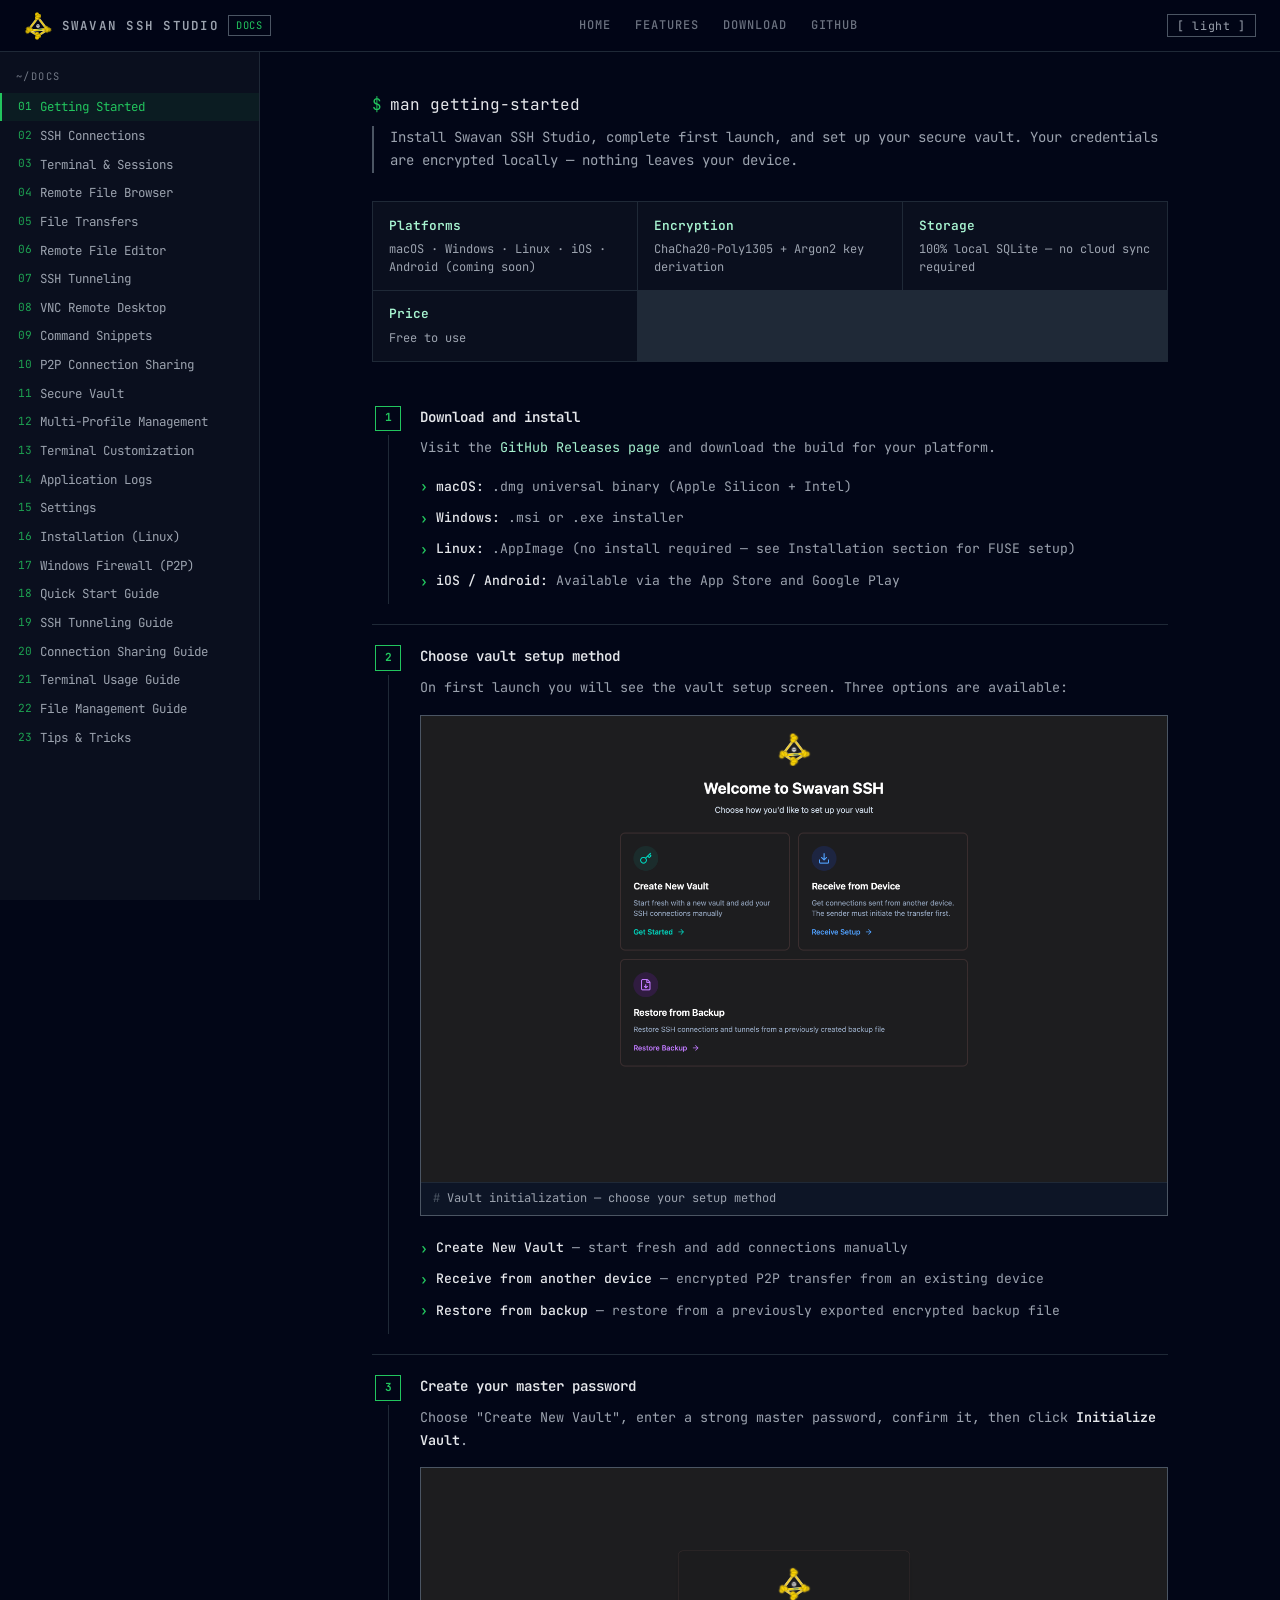
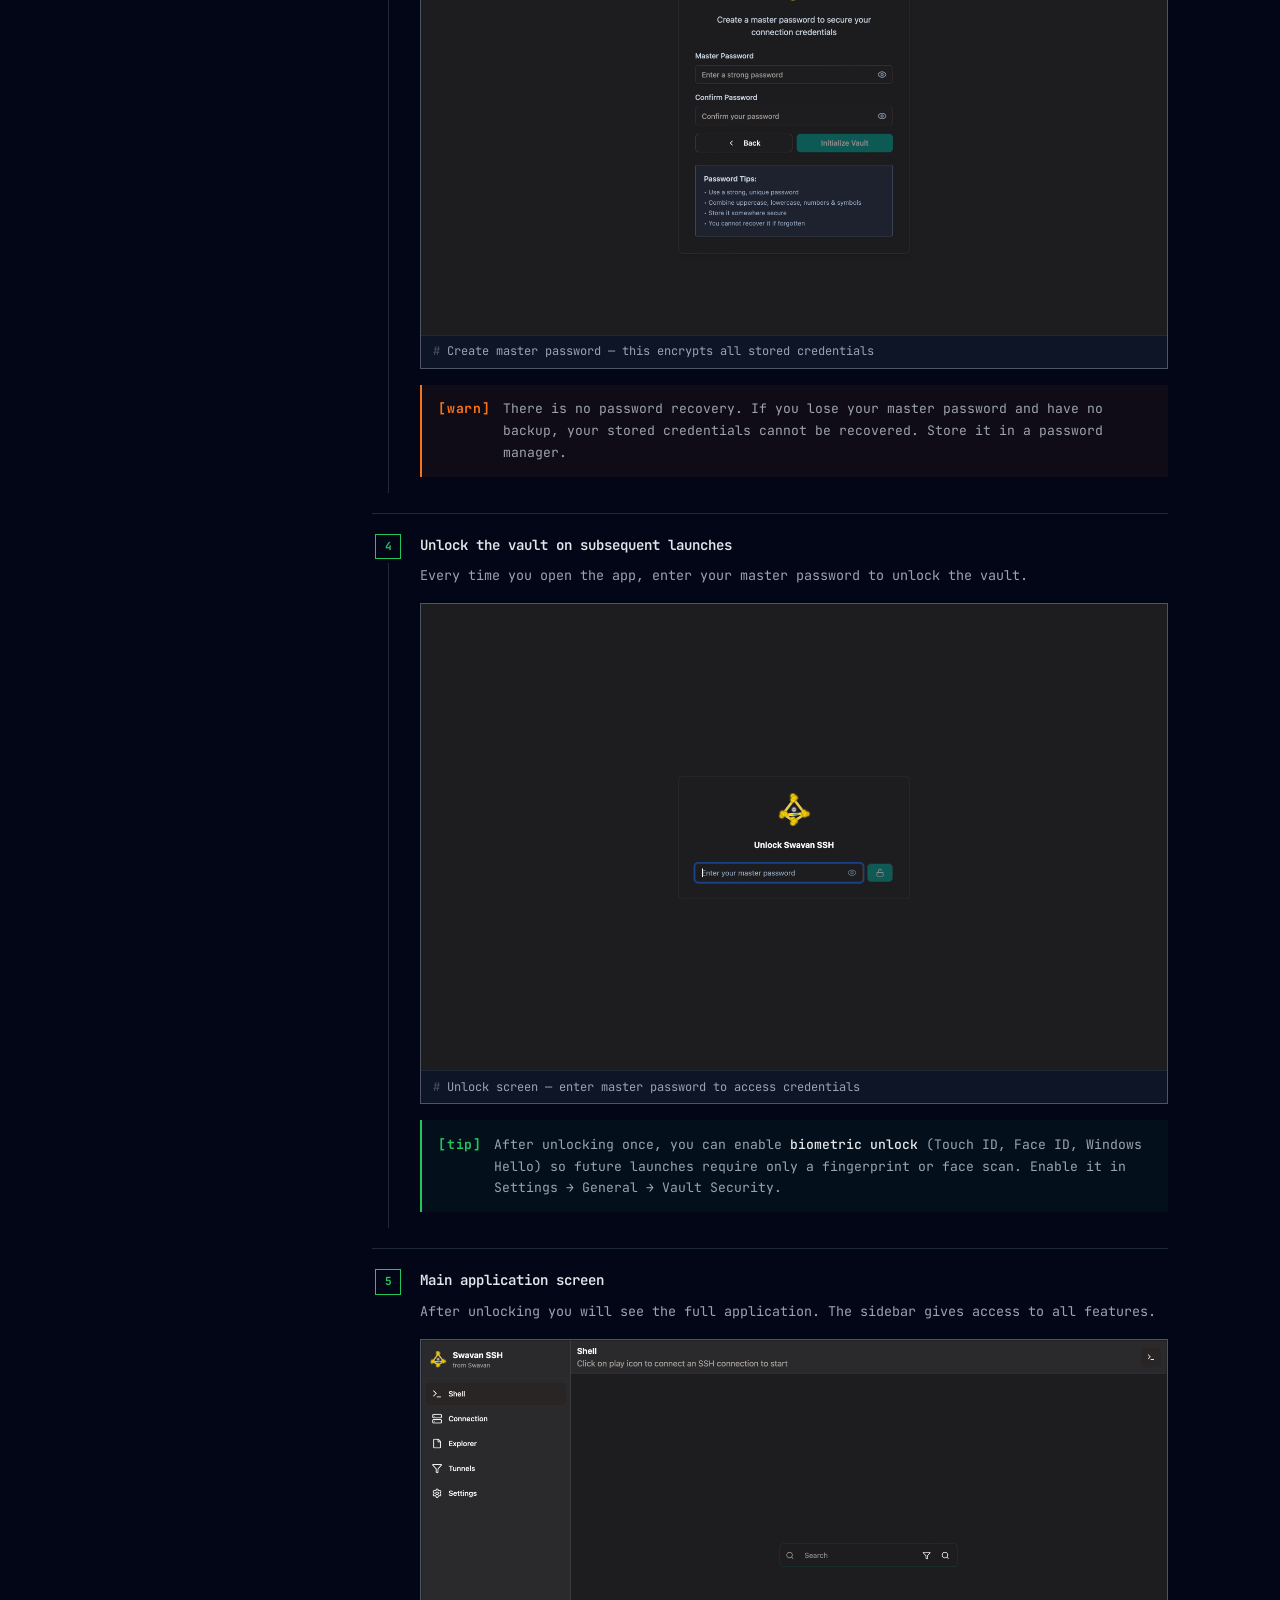
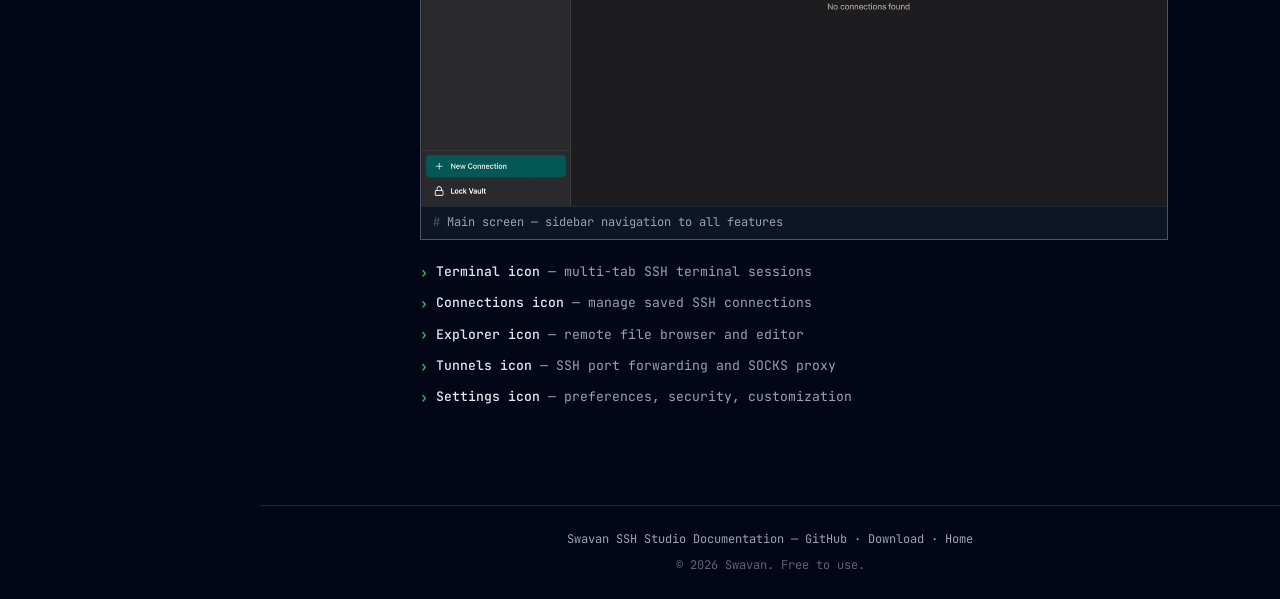
==== docs.html @ 611459dc "Reorganize site: move guides to docs, show features, clean up index - Remove "open source" wording, " ====
<!DOCTYPE html>
<html lang="en">
<head>
  <meta charset="UTF-8">
  <meta name="viewport" content="width=device-width, initial-scale=1.0">
  <meta name="color-scheme" content="dark light">
  <title>Swavan SSH Studio Documentation - SSH Client, VNC, Tunneling &amp; File Management Guide</title>
  <meta name="description" content="Complete documentation for Swavan SSH Studio — free SSH client and GUI terminal with VNC remote desktop, secure vault, SSH tunneling, SFTP file browser, command snippets, P2P connection sharing, and more. Available for macOS, Windows, Linux, iOS, and Android.">
  <meta name="keywords" content="SSH client documentation, SSH GUI guide, SSH terminal tutorial, SSH tunnel setup, SFTP file browser, SSH connection manager, SSH key management, port forwarding guide, VNC remote desktop, command snippets, P2P connection sharing, secure vault, biometric unlock, SSH studio docs, remote server management">
  <meta name="author" content="Swavan">
  <meta name="robots" content="index, follow">
  <link rel="canonical" href="https://swavan.github.io/studio/docs.html">

  <!-- Open Graph / Facebook -->
  <meta property="og:type" content="article">
  <meta property="og:url" content="https://swavan.github.io/studio/docs.html">
  <meta property="og:title" content="Swavan SSH Studio Documentation - SSH Client, VNC &amp; Tunneling Guide">
  <meta property="og:description" content="Complete guide for Swavan SSH Studio. Learn SSH connections, VNC remote desktop, tunneling, file management, P2P sharing, and more.">
  <meta property="og:image" content="https://swavan.github.io/studio/public/icon.svg">
  <meta property="og:site_name" content="Swavan SSH Studio">

  <!-- Twitter -->
  <meta name="twitter:card" content="summary">
  <meta name="twitter:title" content="Swavan SSH Studio Documentation - SSH Client, VNC &amp; Tunneling Guide">
  <meta name="twitter:description" content="Complete guide for Swavan SSH Studio. Learn SSH connections, VNC remote desktop, tunneling, file management, P2P sharing, and more.">
  <meta name="twitter:image" content="https://swavan.github.io/studio/public/icon.svg">

  <!-- Structured Data -->
  <script type="application/ld+json">
  {
    "@context": "https://schema.org",
    "@type": "TechArticle",
    "headline": "Swavan SSH Studio Documentation",
    "description": "Complete documentation for Swavan SSH Studio — a free SSH client and GUI terminal with VNC remote desktop, secure vault, SSH tunneling, SFTP file browser, command snippets, and P2P connection sharing for macOS, Windows, Linux, iOS, and Android.",
    "url": "https://swavan.github.io/studio/docs.html",
    "about": {
      "@type": "SoftwareApplication",
      "name": "Swavan SSH Studio",
      "applicationCategory": "DeveloperApplication",
      "operatingSystem": "macOS, Windows, Linux, iOS, Android"
    },
    "author": {
      "@type": "Organization",
      "name": "Swavan"
    }
  }
  </script>

  <link rel="icon" type="image/svg+xml" href="public/icon.svg">
  <link rel="preconnect" href="https://fonts.googleapis.com">
  <link rel="preconnect" href="https://fonts.gstatic.com" crossorigin>
  <link href="https://fonts.googleapis.com/css2?family=JetBrains+Mono:wght@300;400;500;600;700&display=swap" rel="stylesheet">

  <style>
    /* ============================================
       CSS VARIABLES — Dark terminal-first default
       ============================================ */
    :root {
      --background: #020617;
      --foreground: #e5e7eb;
      --card: #0a0f1e;
      --card-alt: #0d1526;
      --primary: #0d9488;
      --primary-light: #14b8a6;
      --muted-foreground: #9ca3af;
      --border: #1f2937;
      --border-bright: #4b5563;
      --accent-green: #22c55e;
      --accent-green-dim: #a7f3d0;
      --accent-blue: #38bdf8;
      --accent-yellow: #facc15;
      --accent-red: #ef4444;
      --accent-orange: #f97316;
      --accent-purple: #8b5cf6;
      --sidebar-width: 260px;
      --header-height: 52px;
    }

    /* Light theme override */
    html[data-theme='light'] {
      --background: #f9fafb;
      --foreground: #111827;
      --card: #ffffff;
      --card-alt: #f3f4f6;
      --muted-foreground: #6b7280;
      --border: #e5e7eb;
      --border-bright: #d1d5db;
      --accent-green: #16a34a;
      --accent-green-dim: #15803d;
      --accent-blue: #0ea5e9;
      --accent-yellow: #ca8a04;
      --accent-red: #dc2626;
      --accent-orange: #ea580c;
      --accent-purple: #7c3aed;
    }

    /* ============================================
       RESET
       ============================================ */
    *, *::before, *::after {
      margin: 0;
      padding: 0;
      box-sizing: border-box;
    }

    html {
      scroll-behavior: smooth;
    }

    body {
      font-family: 'JetBrains Mono', 'Fira Code', SFMono-Regular, Menlo, Monaco, Consolas, "Liberation Mono", "Courier New", monospace;
      background: var(--background);
      color: var(--foreground);
      line-height: 1.6;
      min-height: 100vh;
      font-size: 0.9rem;
    }

    a {
      color: var(--accent-green-dim);
      text-decoration: none;
    }

    a:hover {
      color: var(--accent-green);
      text-decoration: underline;
    }

    code {
      font-family: inherit;
      background: var(--card-alt);
      border: 1px solid var(--border-bright);
      padding: 0.1em 0.35em;
      font-size: 0.88em;
      color: var(--accent-green-dim);
    }

    strong {
      color: var(--foreground);
      font-weight: 600;
    }

    /* ============================================
       HEADER
       ============================================ */
    .header {
      position: fixed;
      top: 0;
      left: 0;
      right: 0;
      height: var(--header-height);
      background: rgba(2, 6, 23, 0.97);
      backdrop-filter: blur(12px);
      -webkit-backdrop-filter: blur(12px);
      border-bottom: 1px solid var(--border);
      z-index: 200;
      display: flex;
      align-items: center;
      padding: 0 1.5rem;
    }

    html[data-theme='light'] .header {
      background: rgba(249, 250, 251, 0.97);
    }

    .header-inner {
      width: 100%;
      display: flex;
      align-items: center;
      justify-content: space-between;
      gap: 1rem;
    }

    .logo {
      display: flex;
      align-items: center;
      gap: 0.6rem;
      text-decoration: none;
      color: var(--foreground);
      flex-shrink: 0;
    }

    .logo-icon {
      width: 28px;
      height: 28px;
      border-radius: 4px;
    }

    .logo-text {
      font-size: 0.78rem;
      font-weight: 600;
      letter-spacing: 0.18em;
      text-transform: uppercase;
      color: #9ca3af;
    }

    .logo-badge {
      font-size: 0.65rem;
      padding: 0.1rem 0.4rem;
      border: 1px solid var(--border-bright);
      color: var(--accent-green);
      letter-spacing: 0.08em;
      text-transform: uppercase;
    }

    .header-nav {
      display: flex;
      align-items: center;
      gap: 1.5rem;
    }

    .header-nav a {
      font-size: 0.75rem;
      font-weight: 500;
      letter-spacing: 0.08em;
      text-transform: uppercase;
      color: #6b7280;
      text-decoration: none;
      transition: color 0.15s;
    }

    .header-nav a:hover {
      color: var(--accent-green-dim);
      text-decoration: none;
    }

    .header-actions {
      display: flex;
      align-items: center;
      gap: 0.75rem;
    }

    .theme-toggle-btn {
      background: transparent;
      border: 1px solid var(--border-bright);
      color: #9ca3af;
      font-family: inherit;
      font-size: 0.72rem;
      padding: 0.2rem 0.55rem;
      border-radius: 0;
      cursor: pointer;
      letter-spacing: 0.06em;
      transition: color 0.15s, border-color 0.15s;
    }

    .theme-toggle-btn:hover {
      color: var(--foreground);
      border-color: var(--accent-green-dim);
    }

    /* Mobile hamburger */
    .mobile-menu-btn {
      display: none;
      background: transparent;
      border: 1px solid var(--border-bright);
      color: var(--muted-foreground);
      font-family: inherit;
      font-size: 1rem;
      width: 32px;
      height: 32px;
      align-items: center;
      justify-content: center;
      cursor: pointer;
      border-radius: 0;
    }

    /* ============================================
       LAYOUT — sidebar + main
       ============================================ */
    .docs-layout {
      display: flex;
      padding-top: var(--header-height);
      min-height: 100vh;
    }

    /* ============================================
       SIDEBAR
       ============================================ */
    .sidebar {
      width: var(--sidebar-width);
      flex-shrink: 0;
      position: fixed;
      top: var(--header-height);
      left: 0;
      bottom: 0;
      overflow-y: auto;
      border-right: 1px solid var(--border);
      background: var(--card);
      z-index: 100;
      padding: 1rem 0;
    }

    .sidebar::-webkit-scrollbar {
      width: 4px;
    }

    .sidebar::-webkit-scrollbar-track {
      background: transparent;
    }

    .sidebar::-webkit-scrollbar-thumb {
      background: var(--border-bright);
    }

    .sidebar-tree-label {
      padding: 0 1rem 0.5rem;
      font-size: 0.65rem;
      text-transform: uppercase;
      letter-spacing: 0.14em;
      color: var(--muted-foreground);
      opacity: 0.7;
    }

    .sidebar-section {
      margin-bottom: 0.25rem;
    }

    .sidebar-item {
      display: flex;
      align-items: center;
      gap: 0.5rem;
      padding: 0.35rem 1rem;
      font-size: 0.78rem;
      color: var(--muted-foreground);
      cursor: pointer;
      border-left: 2px solid transparent;
      transition: color 0.12s, border-color 0.12s, background 0.12s;
      user-select: none;
      line-height: 1.4;
    }

    .sidebar-item:hover {
      color: var(--foreground);
      background: rgba(34, 197, 94, 0.04);
      border-left-color: var(--border-bright);
    }

    .sidebar-item.active {
      color: var(--accent-green);
      border-left-color: var(--accent-green);
      background: rgba(34, 197, 94, 0.07);
    }

    .sidebar-item-prefix {
      color: var(--accent-green);
      font-size: 0.7rem;
      flex-shrink: 0;
      opacity: 0.8;
    }

    .sidebar-item.active .sidebar-item-prefix {
      opacity: 1;
    }

    /* ============================================
       MAIN CONTENT AREA
       ============================================ */
    .docs-main {
      flex: 1;
      margin-left: var(--sidebar-width);
      min-width: 0;
    }

    .content-panel {
      display: none;
      max-width: 860px;
      margin: 0 auto;
      padding: 2.5rem 2rem 4rem;
    }

    .content-panel.active {
      display: block;
    }

    /* ============================================
       TERMINAL-STYLE SECTION HEADER
       ============================================ */
    .section-title {
      margin-bottom: 1.75rem;
    }

    .section-man-cmd {
      font-size: 1rem;
      color: var(--accent-green);
      margin-bottom: 0.4rem;
      display: flex;
      align-items: center;
      gap: 0.5rem;
    }

    .section-man-cmd .prompt {
      color: var(--accent-green);
    }

    .section-man-cmd .cmd {
      color: var(--foreground);
    }

    .section-desc {
      color: var(--muted-foreground);
      font-size: 0.875rem;
      line-height: 1.7;
      border-left: 2px solid var(--border-bright);
      padding-left: 1rem;
      margin-top: 0.5rem;
    }

    /* ============================================
       STEP LIST
       ============================================ */
    .steps {
      display: flex;
      flex-direction: column;
      gap: 0;
      margin-top: 1.5rem;
    }

    .step-block {
      display: flex;
      gap: 1rem;
      padding: 1.25rem 0;
      border-bottom: 1px solid var(--border);
    }

    .step-block:last-child {
      border-bottom: none;
    }

    .step-gutter {
      display: flex;
      flex-direction: column;
      align-items: center;
      gap: 0;
      flex-shrink: 0;
      width: 2rem;
    }

    .step-num {
      width: 1.6rem;
      height: 1.6rem;
      border: 1px solid var(--accent-green);
      color: var(--accent-green);
      font-size: 0.7rem;
      font-weight: 700;
      display: flex;
      align-items: center;
      justify-content: center;
      flex-shrink: 0;
      border-radius: 0;
    }

    .step-connector {
      flex: 1;
      width: 1px;
      background: var(--border);
      margin-top: 0.25rem;
    }

    .step-body {
      flex: 1;
      min-width: 0;
    }

    .step-title {
      font-size: 0.88rem;
      font-weight: 600;
      color: var(--foreground);
      margin-bottom: 0.5rem;
    }

    .step-body p {
      color: var(--muted-foreground);
      font-size: 0.84rem;
      line-height: 1.7;
      margin-bottom: 0.75rem;
    }

    .step-body p:last-child {
      margin-bottom: 0;
    }

    /* ============================================
       LISTS
       ============================================ */
    .doc-list {
      list-style: none;
      margin: 0.5rem 0;
    }

    .doc-list li {
      display: flex;
      align-items: flex-start;
      gap: 0.5rem;
      padding: 0.3rem 0;
      font-size: 0.82rem;
      color: var(--muted-foreground);
      line-height: 1.6;
    }

    .doc-list li::before {
      content: "›";
      color: var(--accent-green);
      flex-shrink: 0;
      margin-top: 0.05rem;
      font-weight: 700;
    }

    .doc-list li strong {
      color: var(--foreground);
      font-weight: 500;
    }

    /* ============================================
       CALLOUT BLOCKS (note / tip / warning)
       ============================================ */
    .callout {
      display: flex;
      align-items: flex-start;
      gap: 0.75rem;
      padding: 0.85rem 1rem;
      margin: 1rem 0;
      border-left: 2px solid;
      font-size: 0.82rem;
      line-height: 1.65;
    }

    .callout-prefix {
      flex-shrink: 0;
      font-weight: 700;
      letter-spacing: 0.06em;
    }

    .callout-body {
      color: var(--muted-foreground);
    }

    .callout-body strong {
      font-weight: 500;
    }

    .callout.tip {
      border-left-color: var(--accent-green);
      background: rgba(34, 197, 94, 0.05);
    }

    .callout.tip .callout-prefix {
      color: var(--accent-green);
    }

    .callout.info {
      border-left-color: var(--accent-blue);
      background: rgba(56, 189, 248, 0.05);
    }

    .callout.info .callout-prefix {
      color: var(--accent-blue);
    }

    .callout.warning {
      border-left-color: var(--accent-orange);
      background: rgba(249, 115, 22, 0.05);
    }

    .callout.warning .callout-prefix {
      color: var(--accent-orange);
    }

    .callout.danger {
      border-left-color: var(--accent-red);
      background: rgba(239, 68, 68, 0.05);
    }

    .callout.danger .callout-prefix {
      color: var(--accent-red);
    }

    /* ============================================
       CODE / TERMINAL BLOCKS
       ============================================ */
    .code-block {
      background: var(--card);
      border: 1px solid var(--border-bright);
      padding: 0.85rem 1rem;
      margin: 0.75rem 0;
      font-size: 0.82rem;
      overflow-x: auto;
      line-height: 1.8;
    }

    .code-block.terminal {
      border-color: var(--accent-green);
      color: #bbf7d0;
    }

    .code-block .prompt {
      color: var(--accent-green);
      user-select: none;
    }

    .code-block .comment {
      color: #4b5563;
    }

    /* ============================================
       KEY-VALUE TABLE (connection fields)
       ============================================ */
    .kv-table {
      width: 100%;
      border-collapse: collapse;
      margin: 0.75rem 0;
      font-size: 0.82rem;
    }

    .kv-table tr {
      border-bottom: 1px solid var(--border);
    }

    .kv-table tr:last-child {
      border-bottom: none;
    }

    .kv-table td {
      padding: 0.5rem 0.75rem;
      vertical-align: top;
      line-height: 1.55;
    }

    .kv-table td:first-child {
      color: var(--accent-green-dim);
      font-weight: 600;
      white-space: nowrap;
      padding-right: 1.5rem;
      min-width: 150px;
    }

    .kv-table td:last-child {
      color: var(--muted-foreground);
    }

    /* ============================================
       IMAGE CONTAINER
       ============================================ */
    .img-wrap {
      margin: 1rem 0;
      border: 1px solid var(--border-bright);
      background: var(--card);
      overflow: hidden;
    }

    .img-wrap img {
      width: 100%;
      height: auto;
      display: block;
    }

    .img-caption {
      padding: 0.4rem 0.75rem;
      font-size: 0.75rem;
      color: var(--muted-foreground);
      border-top: 1px solid var(--border);
      background: var(--card-alt);
    }

    .img-caption::before {
      content: "# ";
      color: var(--border-bright);
    }

    /* ============================================
       FEATURE GRID (used in summary sections)
       ============================================ */
    .feature-grid {
      display: grid;
      grid-template-columns: repeat(auto-fit, minmax(200px, 1fr));
      gap: 1px;
      background: var(--border);
      border: 1px solid var(--border);
      margin: 1rem 0;
    }

    .feature-cell {
      background: var(--card);
      padding: 0.85rem 1rem;
    }

    .feature-cell-title {
      font-size: 0.8rem;
      font-weight: 600;
      color: var(--accent-green-dim);
      margin-bottom: 0.25rem;
    }

    .feature-cell-desc {
      font-size: 0.75rem;
      color: var(--muted-foreground);
      line-height: 1.5;
    }

    /* ============================================
       FOOTER
       ============================================ */
    .docs-footer {
      margin-left: var(--sidebar-width);
      padding: 1.5rem 2rem;
      border-top: 1px solid var(--border);
      text-align: center;
      color: var(--muted-foreground);
      font-size: 0.75rem;
    }

    .docs-footer a {
      color: var(--muted-foreground);
    }

    .docs-footer a:hover {
      color: var(--accent-green-dim);
    }

    /* ============================================
       MOBILE SIDEBAR OVERLAY
       ============================================ */
    .sidebar-overlay {
      display: none;
      position: fixed;
      inset: 0;
      background: rgba(0, 0, 0, 0.6);
      z-index: 99;
    }

    /* ============================================
       RESPONSIVE
       ============================================ */
    @media (max-width: 768px) {
      .sidebar {
        transform: translateX(-100%);
        transition: transform 0.25s ease;
      }

      .sidebar.open {
        transform: translateX(0);
      }

      .sidebar-overlay {
        display: block;
        pointer-events: none;
        opacity: 0;
        transition: opacity 0.25s ease;
      }

      .sidebar-overlay.open {
        pointer-events: all;
        opacity: 1;
      }

      .docs-main {
        margin-left: 0;
      }

      .docs-footer {
        margin-left: 0;
      }

      .mobile-menu-btn {
        display: flex;
      }

      .header-nav {
        display: none;
      }

      .content-panel {
        padding: 1.5rem 1rem 3rem;
      }
    }

    @media (max-width: 500px) {
      .kv-table td:first-child {
        min-width: 100px;
      }
    }

    /* ============================================
       SCROLLBAR — subtle
       ============================================ */
    .docs-main::-webkit-scrollbar,
    html::-webkit-scrollbar {
      width: 4px;
    }

    html::-webkit-scrollbar-track {
      background: transparent;
    }

    html::-webkit-scrollbar-thumb {
      background: var(--border-bright);
    }
  </style>
</head>
<body>

  <!-- ================================================
       HEADER
       ================================================ -->
  <header class="header" role="banner">
    <div class="header-inner">
      <a href="index.html" class="logo" aria-label="Swavan SSH Studio home">
        <img src="public/icon.svg" alt="" class="logo-icon">
        <span class="logo-text">Swavan SSH Studio</span>
        <span class="logo-badge">docs</span>
      </a>

      <nav class="header-nav" aria-label="Site navigation">
        <a href="index.html">Home</a>
        <a href="index.html#features">Features</a>
        <a href="https://github.com/swavan/studio/releases/latest" target="_blank" rel="noopener">Download</a>
        <a href="https://github.com/swavan/studio" target="_blank" rel="noopener">GitHub</a>
      </nav>

      <div class="header-actions">
        <button class="theme-toggle-btn" id="themeToggleBtn" aria-label="Toggle light/dark theme">[ theme ]</button>
        <button class="mobile-menu-btn" id="mobileMenuBtn" aria-label="Open navigation menu" aria-expanded="false">☰</button>
      </div>
    </div>
  </header>

  <!-- Mobile overlay -->
  <div class="sidebar-overlay" id="sidebarOverlay" aria-hidden="true"></div>

  <div class="docs-layout">

    <!-- ================================================
         SIDEBAR — terminal file tree
         ================================================ -->
    <nav class="sidebar" id="sidebar" aria-label="Documentation sections">
      <p class="sidebar-tree-label">~/docs</p>

      <div class="sidebar-section">
        <div class="sidebar-item active" data-panel="getting-started" role="button" tabindex="0">
          <span class="sidebar-item-prefix">01</span>
          Getting Started
        </div>
        <div class="sidebar-item" data-panel="ssh-connections" role="button" tabindex="0">
          <span class="sidebar-item-prefix">02</span>
          SSH Connections
        </div>
        <div class="sidebar-item" data-panel="terminal-sessions" role="button" tabindex="0">
          <span class="sidebar-item-prefix">03</span>
          Terminal &amp; Sessions
        </div>
        <div class="sidebar-item" data-panel="file-browser" role="button" tabindex="0">
          <span class="sidebar-item-prefix">04</span>
          Remote File Browser
        </div>
        <div class="sidebar-item" data-panel="file-transfers" role="button" tabindex="0">
          <span class="sidebar-item-prefix">05</span>
          File Transfers
        </div>
        <div class="sidebar-item" data-panel="file-editor" role="button" tabindex="0">
          <span class="sidebar-item-prefix">06</span>
          Remote File Editor
        </div>
        <div class="sidebar-item" data-panel="ssh-tunneling" role="button" tabindex="0">
          <span class="sidebar-item-prefix">07</span>
          SSH Tunneling
        </div>
        <div class="sidebar-item" data-panel="vnc-desktop" role="button" tabindex="0">
          <span class="sidebar-item-prefix">08</span>
          VNC Remote Desktop
        </div>
        <div class="sidebar-item" data-panel="snippets" role="button" tabindex="0">
          <span class="sidebar-item-prefix">09</span>
          Command Snippets
        </div>
        <div class="sidebar-item" data-panel="p2p-sharing" role="button" tabindex="0">
          <span class="sidebar-item-prefix">10</span>
          P2P Connection Sharing
        </div>
        <div class="sidebar-item" data-panel="vault" role="button" tabindex="0">
          <span class="sidebar-item-prefix">11</span>
          Secure Vault
        </div>
        <div class="sidebar-item" data-panel="profiles" role="button" tabindex="0">
          <span class="sidebar-item-prefix">12</span>
          Multi-Profile Management
        </div>
        <div class="sidebar-item" data-panel="terminal-custom" role="button" tabindex="0">
          <span class="sidebar-item-prefix">13</span>
          Terminal Customization
        </div>
        <div class="sidebar-item" data-panel="app-logs" role="button" tabindex="0">
          <span class="sidebar-item-prefix">14</span>
          Application Logs
        </div>
        <div class="sidebar-item" data-panel="settings" role="button" tabindex="0">
          <span class="sidebar-item-prefix">15</span>
          Settings
        </div>
        <div class="sidebar-item" data-panel="installation" role="button" tabindex="0">
          <span class="sidebar-item-prefix">16</span>
          Installation (Linux)
        </div>
        <div class="sidebar-item" data-panel="windows-firewall" role="button" tabindex="0">
          <span class="sidebar-item-prefix">17</span>
          Windows Firewall (P2P)
        </div>
        <div class="sidebar-item" data-panel="guide-getting-started" role="button" tabindex="0">
          <span class="sidebar-item-prefix">18</span>
          Quick Start Guide
        </div>
        <div class="sidebar-item" data-panel="guide-tunneling" role="button" tabindex="0">
          <span class="sidebar-item-prefix">19</span>
          SSH Tunneling Guide
        </div>
        <div class="sidebar-item" data-panel="guide-sharing" role="button" tabindex="0">
          <span class="sidebar-item-prefix">20</span>
          Connection Sharing Guide
        </div>
        <div class="sidebar-item" data-panel="guide-terminal" role="button" tabindex="0">
          <span class="sidebar-item-prefix">21</span>
          Terminal Usage Guide
        </div>
        <div class="sidebar-item" data-panel="guide-files" role="button" tabindex="0">
          <span class="sidebar-item-prefix">22</span>
          File Management Guide
        </div>
        <div class="sidebar-item" data-panel="guide-tips" role="button" tabindex="0">
          <span class="sidebar-item-prefix">23</span>
          Tips &amp; Tricks
        </div>
      </div>
    </nav>

    <!-- ================================================
         MAIN CONTENT
         ================================================ -->
    <main class="docs-main" id="docsMain">

      <!-- ==========================================
           01. GETTING STARTED
           ========================================== -->
      <article class="content-panel active" id="panel-getting-started" aria-label="Getting Started">
        <div class="section-title">
          <div class="section-man-cmd">
            <span class="prompt">$</span>
            <span class="cmd">man getting-started</span>
          </div>
          <p class="section-desc">Install Swavan SSH Studio, complete first launch, and set up your secure vault. Your credentials are encrypted locally — nothing leaves your device.</p>
        </div>

        <div class="feature-grid">
          <div class="feature-cell">
            <div class="feature-cell-title">Platforms</div>
            <div class="feature-cell-desc">macOS · Windows · Linux · iOS · Android (coming soon)</div>
          </div>
          <div class="feature-cell">
            <div class="feature-cell-title">Encryption</div>
            <div class="feature-cell-desc">ChaCha20-Poly1305 + Argon2 key derivation</div>
          </div>
          <div class="feature-cell">
            <div class="feature-cell-title">Storage</div>
            <div class="feature-cell-desc">100% local SQLite — no cloud sync required</div>
          </div>
          <div class="feature-cell">
            <div class="feature-cell-title">Price</div>
            <div class="feature-cell-desc">Free to use</div>
          </div>
        </div>

        <div class="steps">
          <div class="step-block">
            <div class="step-gutter">
              <div class="step-num">1</div>
              <div class="step-connector"></div>
            </div>
            <div class="step-body">
              <div class="step-title">Download and install</div>
              <p>Visit the <a href="https://github.com/swavan/studio/releases/latest" target="_blank" rel="noopener">GitHub Releases page</a> and download the build for your platform.</p>
              <ul class="doc-list">
                <li><strong>macOS:</strong> .dmg universal binary (Apple Silicon + Intel)</li>
                <li><strong>Windows:</strong> .msi or .exe installer</li>
                <li><strong>Linux:</strong> .AppImage (no install required — see Installation section for FUSE setup)</li>
                <li><strong>iOS / Android:</strong> Available via the App Store and Google Play</li>
              </ul>
            </div>
          </div>

          <div class="step-block">
            <div class="step-gutter">
              <div class="step-num">2</div>
              <div class="step-connector"></div>
            </div>
            <div class="step-body">
              <div class="step-title">Choose vault setup method</div>
              <p>On first launch you will see the vault setup screen. Three options are available:</p>
              <div class="img-wrap">
                <img src="img/docs/1.png" alt="Initial vault setup screen showing three options">
                <div class="img-caption">Vault initialization — choose your setup method</div>
              </div>
              <ul class="doc-list">
                <li><strong>Create New Vault</strong> — start fresh and add connections manually</li>
                <li><strong>Receive from another device</strong> — encrypted P2P transfer from an existing device</li>
                <li><strong>Restore from backup</strong> — restore from a previously exported encrypted backup file</li>
              </ul>
            </div>
          </div>

          <div class="step-block">
            <div class="step-gutter">
              <div class="step-num">3</div>
              <div class="step-connector"></div>
            </div>
            <div class="step-body">
              <div class="step-title">Create your master password</div>
              <p>Choose "Create New Vault", enter a strong master password, confirm it, then click <strong>Initialize Vault</strong>.</p>
              <div class="img-wrap">
                <img src="img/docs/2.png" alt="Master password creation form">
                <div class="img-caption">Create master password — this encrypts all stored credentials</div>
              </div>
              <div class="callout warning">
                <span class="callout-prefix">[warn]</span>
                <div class="callout-body">There is no password recovery. If you lose your master password and have no backup, your stored credentials cannot be recovered. Store it in a password manager.</div>
              </div>
            </div>
          </div>

          <div class="step-block">
            <div class="step-gutter">
              <div class="step-num">4</div>
              <div class="step-connector"></div>
            </div>
            <div class="step-body">
              <div class="step-title">Unlock the vault on subsequent launches</div>
              <p>Every time you open the app, enter your master password to unlock the vault.</p>
              <div class="img-wrap">
                <img src="img/docs/3.png" alt="Vault unlock screen">
                <div class="img-caption">Unlock screen — enter master password to access credentials</div>
              </div>
              <div class="callout tip">
                <span class="callout-prefix">[tip]</span>
                <div class="callout-body">After unlocking once, you can enable <strong>biometric unlock</strong> (Touch ID, Face ID, Windows Hello) so future launches require only a fingerprint or face scan. Enable it in Settings → General → Vault Security.</div>
              </div>
            </div>
          </div>

          <div class="step-block">
            <div class="step-gutter">
              <div class="step-num">5</div>
            </div>
            <div class="step-body">
              <div class="step-title">Main application screen</div>
              <p>After unlocking you will see the full application. The sidebar gives access to all features.</p>
              <div class="img-wrap">
                <img src="img/docs/shellfrontpage.png" alt="Main application screen">
                <div class="img-caption">Main screen — sidebar navigation to all features</div>
              </div>
              <ul class="doc-list">
                <li><strong>Terminal icon</strong> — multi-tab SSH terminal sessions</li>
                <li><strong>Connections icon</strong> — manage saved SSH connections</li>
                <li><strong>Explorer icon</strong> — remote file browser and editor</li>
                <li><strong>Tunnels icon</strong> — SSH port forwarding and SOCKS proxy</li>
                <li><strong>Settings icon</strong> — preferences, security, customization</li>
              </ul>
            </div>
          </div>
        </div>
      </article>

      <!-- ==========================================
           02. SSH CONNECTIONS
           ========================================== -->
      <article class="content-panel" id="panel-ssh-connections" aria-label="SSH Connections">
        <div class="section-title">
          <div class="section-man-cmd">
            <span class="prompt">$</span>
            <span class="cmd">man ssh-connections</span>
          </div>
          <p class="section-desc">Create, edit, organize, and connect to SSH servers. Supports password, private key, SSH agent, and multi-factor auth. Connection tags, SSH config import, and host key verification (TOFU) included.</p>
        </div>

        <div class="steps">
          <div class="step-block">
            <div class="step-gutter">
              <div class="step-num">1</div>
              <div class="step-connector"></div>
            </div>
            <div class="step-body">
              <div class="step-title">Connections screen overview</div>
              <p>Open the Connections screen from the sidebar. It shows your active sessions at the top and all saved connection profiles below.</p>
              <div class="img-wrap">
                <img src="img/docs/8.png" alt="Connections screen with saved connections list">
                <div class="img-caption">Connections screen — active sessions and saved profiles</div>
              </div>
            </div>
          </div>

          <div class="step-block">
            <div class="step-gutter">
              <div class="step-num">2</div>
              <div class="step-connector"></div>
            </div>
            <div class="step-body">
              <div class="step-title">Create a new connection</div>
              <p>Tap <strong>+ New Connection</strong>. Fill in the required fields marked with *.</p>
              <div class="img-wrap">
                <img src="img/docs/9.png" alt="New connection configuration form">
                <div class="img-caption">New connection form — configure host, port, auth method</div>
              </div>
              <table class="kv-table">
                <tr><td>Name *</td><td>Display name for the connection (e.g., "Production Web")</td></tr>
                <tr><td>Host *</td><td>Server hostname or IP address</td></tr>
                <tr><td>Port *</td><td>SSH port (default: 22)</td></tr>
                <tr><td>Username *</td><td>SSH login username</td></tr>
                <tr><td>Auth Method</td><td>Password, Private Key, SSH Agent, or Password + Key</td></tr>
                <tr><td>Landing Path</td><td>Optional starting directory after connect (e.g., /var/www)</td></tr>
                <tr><td>Tags</td><td>Optional labels for filtering (e.g., "production", "dev")</td></tr>
              </table>
            </div>
          </div>

          <div class="step-block">
            <div class="step-gutter">
              <div class="step-num">3</div>
              <div class="step-connector"></div>
            </div>
            <div class="step-body">
              <div class="step-title">Authentication methods</div>
              <p>Four auth methods are supported:</p>
              <ul class="doc-list">
                <li><strong>Password</strong> — standard SSH password authentication</li>
                <li><strong>Private Key</strong> — paste key content or supply a file path; supports RSA, Ed25519, ECDSA</li>
                <li><strong>SSH Agent</strong> — delegates auth to the system SSH agent socket; no credential stored in the app</li>
                <li><strong>Password + Key (MFA)</strong> — private key authenticates first, password is required as a second factor</li>
              </ul>
              <div class="callout tip">
                <span class="callout-prefix">[tip]</span>
                <div class="callout-body">SSH Agent auth is the most secure option for desktop. The app never sees your private key — the OS agent handles signing. Recommended for servers with sensitive data.</div>
              </div>
            </div>
          </div>

          <div class="step-block">
            <div class="step-gutter">
              <div class="step-num">4</div>
              <div class="step-connector"></div>
            </div>
            <div class="step-body">
              <div class="step-title">Connection tags and filtering</div>
              <p>Add tags to connections to group them by environment, project, or any label you choose. Use the search bar and tag filter to quickly find connections in large lists.</p>
              <ul class="doc-list">
                <li>Tags are free-text — type any label during connection creation or edit</li>
                <li>Filter connections by tag from the Connections screen search bar</li>
                <li>Multiple tags per connection are supported</li>
              </ul>
            </div>
          </div>

          <div class="step-block">
            <div class="step-gutter">
              <div class="step-num">5</div>
              <div class="step-connector"></div>
            </div>
            <div class="step-body">
              <div class="step-title">Host key verification (TOFU)</div>
              <p>On first connection to a new server, the app records the server's host key fingerprint using Trust On First Use (TOFU). On subsequent connections, if the host key changes, you will see a warning before proceeding.</p>
              <div class="callout warning">
                <span class="callout-prefix">[warn]</span>
                <div class="callout-body">A changed host key may indicate a man-in-the-middle attack or server reinstallation. Only accept a changed key if you are certain the server was legitimately re-provisioned.</div>
              </div>
            </div>
          </div>

          <div class="step-block">
            <div class="step-gutter">
              <div class="step-num">6</div>
            </div>
            <div class="step-body">
              <div class="step-title">Editing and managing connections</div>
              <p>Long-press or use the context menu on any connection to access edit, duplicate, delete, and share actions. All changes are encrypted and saved immediately.</p>
              <div class="img-wrap">
                <img src="img/docs/10.png" alt="Connection list with a saved connection entry">
                <div class="img-caption">Connection entry — tap to connect, hold or use menu for actions</div>
              </div>
            </div>
          </div>
        </div>
      </article>

      <!-- ==========================================
           03. TERMINAL & SESSIONS
           ========================================== -->
      <article class="content-panel" id="panel-terminal-sessions" aria-label="Terminal and Sessions">
        <div class="section-title">
          <div class="section-man-cmd">
            <span class="prompt">$</span>
            <span class="cmd">man terminal-sessions</span>
          </div>
          <p class="section-desc">Multi-tab SSH sessions with xterm.js terminal emulation. Supports drag-to-reorder tabs, broadcast commands to multiple sessions, a mobile command bar, and a script runner for repeatable tasks.</p>
        </div>

        <div class="steps">
          <div class="step-block">
            <div class="step-gutter">
              <div class="step-num">1</div>
              <div class="step-connector"></div>
            </div>
            <div class="step-body">
              <div class="step-title">Opening a terminal session</div>
              <p>From the Connections screen, tap the play button next to any saved connection. A new tab opens in the terminal view. You can open multiple tabs to the same or different servers.</p>
              <div class="img-wrap">
                <img src="img/docs/terminal.png" alt="Terminal view with an active SSH session">
                <div class="img-caption">Terminal — xterm.js with full ANSI color and UTF-8 support</div>
              </div>
            </div>
          </div>

          <div class="step-block">
            <div class="step-gutter">
              <div class="step-num">2</div>
              <div class="step-connector"></div>
            </div>
            <div class="step-body">
              <div class="step-title">Multi-tab session management</div>
              <p>Up to 10 terminal tabs can be open simultaneously. Each tab is an independent SSH session.</p>
              <ul class="doc-list">
                <li>Click the <strong>+</strong> button in the tab bar to open another terminal to any connection</li>
                <li>Duplicate an existing tab with the duplicate icon — reconnects to the same host in a new tab</li>
                <li><strong>Drag tabs</strong> left or right to reorder them</li>
                <li>Close a tab with the × button — the session disconnects cleanly</li>
              </ul>
              <div class="callout info">
                <span class="callout-prefix">[info]</span>
                <div class="callout-body">Tab labels show "Name #2", "Name #3" etc. when multiple tabs connect to the same server, so you can always distinguish them at a glance.</div>
              </div>
            </div>
          </div>

          <div class="step-block">
            <div class="step-gutter">
              <div class="step-num">3</div>
              <div class="step-connector"></div>
            </div>
            <div class="step-body">
              <div class="step-title">Broadcast commands to multiple sessions</div>
              <p>Enable broadcast mode to send the same input to all open terminal sessions simultaneously. Useful for running the same command across multiple servers at once.</p>
              <ul class="doc-list">
                <li>Toggle broadcast mode from the terminal toolbar</li>
                <li>Keystrokes are echoed to all tabs in real time</li>
                <li>Disable broadcast to return to single-session input</li>
              </ul>
              <div class="callout warning">
                <span class="callout-prefix">[warn]</span>
                <div class="callout-body">Broadcast mode sends every keystroke to all sessions. Double-check which tabs are open before running destructive commands in broadcast mode.</div>
              </div>
            </div>
          </div>

          <div class="step-block">
            <div class="step-gutter">
              <div class="step-num">4</div>
              <div class="step-connector"></div>
            </div>
            <div class="step-body">
              <div class="step-title">Mobile command bar (iOS / Android)</div>
              <p>On mobile, a command bar appears below the terminal with essential control keys that are hard to type on a software keyboard:</p>
              <ul class="doc-list">
                <li><strong>^C</strong> — send Ctrl+C to interrupt the current process</li>
                <li><strong>Tab</strong> — trigger shell autocomplete</li>
                <li><strong>↑ / ↓</strong> — navigate command history</li>
                <li><strong>Send</strong> — send the current input line</li>
                <li><strong>Esc</strong> — send Escape key</li>
              </ul>
              <div class="callout tip">
                <span class="callout-prefix">[tip]</span>
                <div class="callout-body">The mobile command bar repositions automatically when the iOS software keyboard appears, so it always stays visible above the keyboard.</div>
              </div>
            </div>
          </div>

          <div class="step-block">
            <div class="step-gutter">
              <div class="step-num">5</div>
            </div>
            <div class="step-body">
              <div class="step-title">Script runner</div>
              <p>Select a saved command snippet from the snippet library and inject it directly into the active terminal session. See the <strong>Command Snippets</strong> section for how to create and organize snippets.</p>
            </div>
          </div>
        </div>
      </article>

      <!-- ==========================================
           04. REMOTE FILE BROWSER
           ========================================== -->
      <article class="content-panel" id="panel-file-browser" aria-label="Remote File Browser">
        <div class="section-title">
          <div class="section-man-cmd">
            <span class="prompt">$</span>
            <span class="cmd">man remote-file-browser</span>
          </div>
          <p class="section-desc">Browse, create, rename, and delete files and directories on remote servers over SFTP. Supports 50+ file types, multi-tab browsing, and seamless integration with the file editor and transfer tools.</p>
        </div>

        <div class="steps">
          <div class="step-block">
            <div class="step-gutter">
              <div class="step-num">1</div>
              <div class="step-connector"></div>
            </div>
            <div class="step-body">
              <div class="step-title">Opening the file browser</div>
              <p>Navigate to the Explorer section from the sidebar, or click the folder icon on a connection card when a session is active. You can also open the file browser directly from an active terminal session.</p>
              <div class="img-wrap">
                <img src="img/docs/openfile.png" alt="Explorer session picker screen">
                <div class="img-caption">Explorer — select an active session to browse its filesystem</div>
              </div>
            </div>
          </div>

          <div class="step-block">
            <div class="step-gutter">
              <div class="step-num">2</div>
              <div class="step-connector"></div>
            </div>
            <div class="step-body">
              <div class="step-title">Navigating the filesystem</div>
              <p>The file browser shows the current directory listing with icons for each file type. Tap a directory to enter it. Use the breadcrumb bar at the top to navigate back up the path.</p>
              <div class="img-wrap">
                <img src="img/docs/files.png" alt="File explorer listing files and folders">
                <div class="img-caption">File browser — directory listing with file type icons</div>
              </div>
              <ul class="doc-list">
                <li>Tap a folder to navigate into it</li>
                <li>Tap the breadcrumb segments to jump up the path</li>
                <li>Use the search icon to filter files by name within the current directory</li>
                <li>Tap the home icon to jump to the session's home directory</li>
              </ul>
            </div>
          </div>

          <div class="step-block">
            <div class="step-gutter">
              <div class="step-num">3</div>
              <div class="step-connector"></div>
            </div>
            <div class="step-body">
              <div class="step-title">Creating files and directories</div>
              <p>Use the <strong>+</strong> button in the toolbar to create a new file or a new directory at the current path. Enter the name in the prompt that appears.</p>
            </div>
          </div>

          <div class="step-block">
            <div class="step-gutter">
              <div class="step-num">4</div>
              <div class="step-connector"></div>
            </div>
            <div class="step-body">
              <div class="step-title">Renaming files and directories</div>
              <p>Long-press or use the context menu (⋯) on any file or folder and choose <strong>Rename</strong>. Enter the new name in the dialog that appears.</p>
              <div class="img-wrap">
                <img src="img/docs/renamefile.png" alt="Rename file dialog with text input">
                <div class="img-caption">Rename dialog — type the new filename and confirm</div>
              </div>
            </div>
          </div>

          <div class="step-block">
            <div class="step-gutter">
              <div class="step-num">5</div>
            </div>
            <div class="step-body">
              <div class="step-title">Deleting files and directories</div>
              <p>From the context menu, choose <strong>Delete</strong>. A confirmation dialog is shown before any deletion. Recursive deletion of non-empty directories is supported.</p>
              <div class="img-wrap">
                <img src="img/docs/deletefile.png" alt="Delete confirmation dialog">
                <div class="img-caption">Delete confirmation — destructive action requires explicit confirmation</div>
              </div>
              <div class="callout danger">
                <span class="callout-prefix">[danger]</span>
                <div class="callout-body">Deletion is permanent on the remote server. There is no trash/recycle bin. Double-check the path before confirming.</div>
              </div>
            </div>
          </div>
        </div>
      </article>

      <!-- ==========================================
           05. FILE TRANSFERS
           ========================================== -->
      <article class="content-panel" id="panel-file-transfers" aria-label="File Transfers">
        <div class="section-title">
          <div class="section-man-cmd">
            <span class="prompt">$</span>
            <span class="cmd">man file-transfers</span>
          </div>
          <p class="section-desc">Upload files from your local device to a remote server, or download remote files to your local machine. Supports recursive folder transfers and shows real-time progress.</p>
        </div>

        <div class="steps">
          <div class="step-block">
            <div class="step-gutter">
              <div class="step-num">1</div>
              <div class="step-connector"></div>
            </div>
            <div class="step-body">
              <div class="step-title">Uploading files to the remote server</div>
              <p>In the file browser, navigate to the destination directory on the remote server, then click the <strong>Upload</strong> button in the toolbar.</p>
              <div class="img-wrap">
                <img src="img/docs/uploadfile.png" alt="File picker dialog for upload">
                <div class="img-caption">Upload — select local files to transfer to the current remote directory</div>
              </div>
              <ul class="doc-list">
                <li>Select one or multiple files from your local filesystem</li>
                <li>Entire folders can be selected — the full directory tree is transferred recursively</li>
                <li>Progress is shown per-file during transfer</li>
              </ul>
            </div>
          </div>

          <div class="step-block">
            <div class="step-gutter">
              <div class="step-num">2</div>
              <div class="step-connector"></div>
            </div>
            <div class="step-body">
              <div class="step-title">After upload — verifying the transfer</div>
              <p>After a successful upload the file browser refreshes automatically and shows the newly uploaded files alongside existing entries.</p>
              <div class="img-wrap">
                <img src="img/docs/fileuploaded.png" alt="File browser after successful upload showing new files">
                <div class="img-caption">Post-upload — newly transferred files appear in the listing</div>
              </div>
            </div>
          </div>

          <div class="step-block">
            <div class="step-gutter">
              <div class="step-num">3</div>
            </div>
            <div class="step-body">
              <div class="step-title">Downloading files from the remote server</div>
              <p>Open the context menu (⋯) on any file and choose <strong>Download</strong>. On desktop you will be prompted to choose a local save location. On mobile the file is saved to the default Downloads folder.</p>
              <div class="callout info">
                <span class="callout-prefix">[info]</span>
                <div class="callout-body">File upload and download use SFTP under the hood — the same underlying SSH connection is reused, so no extra authentication is required.</div>
              </div>
            </div>
          </div>
        </div>
      </article>

      <!-- ==========================================
           06. REMOTE FILE EDITOR
           ========================================== -->
      <article class="content-panel" id="panel-file-editor" aria-label="Remote File Editor">
        <div class="section-title">
          <div class="section-man-cmd">
            <span class="prompt">$</span>
            <span class="cmd">man remote-file-editor</span>
          </div>
          <p class="section-desc">Edit remote files in place — no download-edit-upload cycle. Changes are saved directly back to the server. Supports syntax highlighting for 50+ file types.</p>
        </div>

        <div class="steps">
          <div class="step-block">
            <div class="step-gutter">
              <div class="step-num">1</div>
              <div class="step-connector"></div>
            </div>
            <div class="step-body">
              <div class="step-title">Opening a file for editing</div>
              <p>In the remote file browser, tap any supported text file. The file editor opens with the file contents loaded and syntax highlighting applied based on the file extension.</p>
              <div class="img-wrap">
                <img src="img/docs/editfile.png" alt="Remote file editor with syntax highlighting">
                <div class="img-caption">File editor — syntax-highlighted editing of remote files</div>
              </div>
            </div>
          </div>

          <div class="step-block">
            <div class="step-gutter">
              <div class="step-num">2</div>
              <div class="step-connector"></div>
            </div>
            <div class="step-body">
              <div class="step-title">Supported file types</div>
              <p>The editor recognizes 50+ file types for syntax highlighting, including but not limited to:</p>
              <ul class="doc-list">
                <li>Config files — nginx, Apache, SSH config, systemd units, TOML, YAML, JSON, INI</li>
                <li>Shell scripts — bash, zsh, fish, PowerShell</li>
                <li>Web — HTML, CSS, JavaScript, TypeScript, JSX, TSX</li>
                <li>Backend — Python, Rust, Go, Ruby, PHP, Java, Kotlin, Swift</li>
                <li>Database — SQL, PostgreSQL, MySQL dialects</li>
                <li>DevOps — Dockerfile, Makefile, GitHub Actions YAML, Terraform HCL</li>
              </ul>
            </div>
          </div>

          <div class="step-block">
            <div class="step-gutter">
              <div class="step-num">3</div>
            </div>
            <div class="step-body">
              <div class="step-title">Saving changes to the server</div>
              <p>Tap <strong>Save</strong> (or use the keyboard shortcut Ctrl+S / Cmd+S) to write changes back to the remote server over SFTP. An indicator confirms a successful save.</p>
              <div class="callout tip">
                <span class="callout-prefix">[tip]</span>
                <div class="callout-body">The editor fetches the file content fresh on open and writes it back on save. If another process modified the file while you were editing, your save will overwrite those changes — same behavior as <code>nano</code> or <code>vim</code>.</div>
              </div>
            </div>
          </div>
        </div>
      </article>

      <!-- ==========================================
           07. SSH TUNNELING
           ========================================== -->
      <article class="content-panel" id="panel-ssh-tunneling" aria-label="SSH Tunneling">
        <div class="section-title">
          <div class="section-man-cmd">
            <span class="prompt">$</span>
            <span class="cmd">man ssh-tunneling</span>
          </div>
          <p class="section-desc">Create and manage SSH tunnels for local port forwarding (ssh -L), remote port forwarding (ssh -R), and dynamic SOCKS5 proxy (ssh -D). Monitor tunnel status in real time.</p>
        </div>

        <div class="steps">
          <div class="step-block">
            <div class="step-gutter">
              <div class="step-num">1</div>
              <div class="step-connector"></div>
            </div>
            <div class="step-body">
              <div class="step-title">Tunnel types overview</div>
              <table class="kv-table">
                <tr>
                  <td>Local (ssh -L)</td>
                  <td>Forwards a local port to a service reachable from the remote server. Use this to access a remote database or internal service via a local port.</td>
                </tr>
                <tr>
                  <td>Remote (ssh -R)</td>
                  <td>Exposes a local port on the remote server. Use this to make a locally-running service accessible from the remote machine.</td>
                </tr>
                <tr>
                  <td>Dynamic SOCKS (ssh -D)</td>
                  <td>Creates a SOCKS5 proxy on a local port. Configure your browser or system to route all traffic through it — encrypts everything via SSH.</td>
                </tr>
              </table>
            </div>
          </div>

          <div class="step-block">
            <div class="step-gutter">
              <div class="step-num">2</div>
              <div class="step-connector"></div>
            </div>
            <div class="step-body">
              <div class="step-title">Tunnels screen</div>
              <p>Navigate to the Tunnels section from the sidebar. All configured tunnels are listed with their type, port configuration, and current status (running / stopped).</p>
              <div class="img-wrap">
                <img src="img/docs/tunnels.png" alt="Tunnels screen with empty state">
                <div class="img-caption">Tunnels screen — lists all saved tunnel configurations</div>
              </div>
            </div>
          </div>

          <div class="step-block">
            <div class="step-gutter">
              <div class="step-num">3</div>
              <div class="step-connector"></div>
            </div>
            <div class="step-body">
              <div class="step-title">Creating a tunnel</div>
              <p>Tap the <strong>+</strong> button to create a new tunnel. Configure the following fields:</p>
              <div class="img-wrap">
                <img src="img/docs/createtunnel.png" alt="Create tunnel dialog with type selection">
                <div class="img-caption">Create tunnel — choose type and configure port mapping</div>
              </div>
              <table class="kv-table">
                <tr><td>Tunnel Name</td><td>Descriptive label (e.g., "DB via production")</td></tr>
                <tr><td>SSH Connection</td><td>Which saved connection to use as the tunnel gateway</td></tr>
                <tr><td>Tunnel Type</td><td>Local, Remote, or Dynamic SOCKS</td></tr>
                <tr><td>Local Port</td><td>Port on your local machine</td></tr>
                <tr><td>Remote Host</td><td>Target host reachable from the SSH server (Local tunnels)</td></tr>
                <tr><td>Remote Port</td><td>Target port on the remote side</td></tr>
              </table>
            </div>
          </div>

          <div class="step-block">
            <div class="step-gutter">
              <div class="step-num">4</div>
              <div class="step-connector"></div>
            </div>
            <div class="step-body">
              <div class="step-title">Starting and stopping tunnels</div>
              <p>Each tunnel entry has a toggle to start or stop forwarding. The status indicator shows green when active and gray when stopped.</p>
              <div class="img-wrap">
                <img src="img/docs/createdlocaltunnel.png" alt="Tunnel list showing an active local tunnel">
                <div class="img-caption">Active local tunnel — status indicator shows running state</div>
              </div>
              <div class="callout info">
                <span class="callout-prefix">[info]</span>
                <div class="callout-body">Tunnels require an active SSH session on the backing connection. If the session drops, the tunnel stops automatically and can be restarted with a single tap.</div>
              </div>
            </div>
          </div>

          <div class="step-block">
            <div class="step-gutter">
              <div class="step-num">5</div>
            </div>
            <div class="step-body">
              <div class="step-title">Using a dynamic SOCKS proxy</div>
              <p>After creating a Dynamic SOCKS tunnel and starting it, configure your browser or OS to use a SOCKS5 proxy at <code>127.0.0.1:&lt;local-port&gt;</code>.</p>
              <div class="code-block terminal">
                <span class="comment"># Example: configure curl to use the proxy</span><br>
                <span class="prompt">$</span> curl --socks5 127.0.0.1:5080 https://example.com
              </div>
              <ul class="doc-list">
                <li>Firefox: Preferences → Network Settings → Manual Proxy → SOCKS5 Host: 127.0.0.1, Port: your local port</li>
                <li>macOS System Proxy: System Settings → Network → Advanced → Proxies → SOCKS Proxy</li>
              </ul>
            </div>
          </div>
        </div>
      </article>

      <!-- ==========================================
           08. VNC REMOTE DESKTOP
           ========================================== -->
      <article class="content-panel" id="panel-vnc-desktop" aria-label="VNC Remote Desktop">
        <div class="section-title">
          <div class="section-man-cmd">
            <span class="prompt">$</span>
            <span class="cmd">man vnc-remote-desktop</span>
          </div>
          <p class="section-desc">Connect to remote desktops using VNC. Supports direct TCP connections and SSH-tunneled VNC for secure access through firewalls. Configurable color depth, JPEG quality, ARD authentication, and view-only mode.</p>
        </div>

        <div class="steps">
          <div class="step-block">
            <div class="step-gutter">
              <div class="step-num">1</div>
              <div class="step-connector"></div>
            </div>
            <div class="step-body">
              <div class="step-title">Creating a VNC connection</div>
              <p>VNC connections are created from the Connections screen alongside SSH connections. Tap <strong>+ New Connection</strong> and select <strong>VNC</strong> as the connection type.</p>
              <table class="kv-table">
                <tr><td>Name *</td><td>Display name for this VNC target</td></tr>
                <tr><td>Host *</td><td>Hostname or IP of the VNC server</td></tr>
                <tr><td>Port *</td><td>VNC port (default: 5900 for VNC, 5800 for web VNC)</td></tr>
                <tr><td>Password</td><td>VNC authentication password</td></tr>
                <tr><td>Auth Type</td><td>Standard VNC password or ARD (Apple Remote Desktop) authentication</td></tr>
              </table>
            </div>
          </div>

          <div class="step-block">
            <div class="step-gutter">
              <div class="step-num">2</div>
              <div class="step-connector"></div>
            </div>
            <div class="step-body">
              <div class="step-title">Direct vs. SSH-tunneled VNC</div>
              <p>Two connection modes are available:</p>
              <ul class="doc-list">
                <li><strong>Direct</strong> — connects to the VNC server's TCP port directly. The VNC server must be reachable from your device. VNC traffic is not encrypted unless TLS is configured on the server.</li>
                <li><strong>SSH-tunneled</strong> — routes VNC through an SSH tunnel. Select an existing SSH connection as the gateway. The VNC port never needs to be open on the firewall. All traffic is encrypted by SSH.</li>
              </ul>
              <div class="callout tip">
                <span class="callout-prefix">[tip]</span>
                <div class="callout-body">SSH-tunneled VNC is strongly recommended. It eliminates the need to expose the VNC port to the internet and adds SSH-layer encryption on top of whatever VNC provides.</div>
              </div>
            </div>
          </div>

          <div class="step-block">
            <div class="step-gutter">
              <div class="step-num">3</div>
              <div class="step-connector"></div>
            </div>
            <div class="step-body">
              <div class="step-title">Display settings — color depth and JPEG quality</div>
              <p>Adjust these settings to balance visual quality against bandwidth consumption:</p>
              <table class="kv-table">
                <tr><td>Color Depth</td><td>8-bit, 16-bit, or 24-bit. Lower depth reduces bandwidth. 24-bit is full color.</td></tr>
                <tr><td>JPEG Quality</td><td>0–9 scale. Higher values improve image sharpness; lower values reduce bandwidth. Recommended: 6 for LAN, 3–4 for WAN.</td></tr>
              </table>
            </div>
          </div>

          <div class="step-block">
            <div class="step-gutter">
              <div class="step-num">4</div>
              <div class="step-connector"></div>
            </div>
            <div class="step-body">
              <div class="step-title">ARD authentication (Apple Remote Desktop)</div>
              <p>If you are connecting to a macOS machine with Screen Sharing enabled, select <strong>ARD</strong> as the auth type and enter the macOS user credentials. ARD auth uses an Apple-specific challenge-response scheme over the VNC protocol.</p>
              <div class="callout info">
                <span class="callout-prefix">[info]</span>
                <div class="callout-body">ARD auth is not the same as a VNC password. Use the macOS user's account credentials (username + password), not a separate VNC password.</div>
              </div>
            </div>
          </div>

          <div class="step-block">
            <div class="step-gutter">
              <div class="step-num">5</div>
              <div class="step-connector"></div>
            </div>
            <div class="step-body">
              <div class="step-title">View-only mode</div>
              <p>Enable <strong>View Only</strong> in the connection settings to observe the remote desktop without sending any keyboard or mouse input. Useful for monitoring and demonstrations.</p>
            </div>
          </div>

          <div class="step-block">
            <div class="step-gutter">
              <div class="step-num">6</div>
            </div>
            <div class="step-body">
              <div class="step-title">Keyboard, mouse, and clipboard</div>
              <p>When connected to a VNC session:</p>
              <ul class="doc-list">
                <li>Mouse movements and clicks are forwarded to the remote desktop in real time</li>
                <li>Keyboard input is forwarded with full modifier key support (Ctrl, Alt, Cmd, Shift)</li>
                <li>Clipboard sync: text copied on your local device can be pasted on the remote, and vice versa (when supported by the VNC server)</li>
              </ul>
            </div>
          </div>
        </div>
      </article>

      <!-- ==========================================
           09. COMMAND SNIPPETS
           ========================================== -->
      <article class="content-panel" id="panel-snippets" aria-label="Command Snippets">
        <div class="section-title">
          <div class="section-man-cmd">
            <span class="prompt">$</span>
            <span class="cmd">man command-snippets</span>
          </div>
          <p class="section-desc">Save, organize, and quickly insert frequently-used commands into any terminal session. Tag and search snippets. Works as a script runner for repeatable tasks.</p>
        </div>

        <div class="steps">
          <div class="step-block">
            <div class="step-gutter">
              <div class="step-num">1</div>
              <div class="step-connector"></div>
            </div>
            <div class="step-body">
              <div class="step-title">Creating a snippet</div>
              <p>Navigate to <strong>Settings → Snippets</strong> or access the snippet library from the terminal toolbar. Tap <strong>+ New Snippet</strong> and fill in:</p>
              <table class="kv-table">
                <tr><td>Title</td><td>Short, descriptive name (e.g., "Tail nginx error log")</td></tr>
                <tr><td>Command</td><td>The full command text to insert</td></tr>
                <tr><td>Tags</td><td>Optional labels for grouping (e.g., "nginx", "logs", "linux")</td></tr>
                <tr><td>Description</td><td>Optional notes about when to use the snippet</td></tr>
              </table>
            </div>
          </div>

          <div class="step-block">
            <div class="step-gutter">
              <div class="step-num">2</div>
              <div class="step-connector"></div>
            </div>
            <div class="step-body">
              <div class="step-title">Tags and categories</div>
              <p>Use tags to group snippets by topic, tool, or project. The snippet library can be filtered by tag or searched by title or command text, making it fast to locate a specific snippet even in a large collection.</p>
              <ul class="doc-list">
                <li>Multiple tags per snippet are supported</li>
                <li>Tags are shared across connections and sessions</li>
                <li>Use consistent tagging conventions for best discoverability</li>
              </ul>
            </div>
          </div>

          <div class="step-block">
            <div class="step-gutter">
              <div class="step-num">3</div>
              <div class="step-connector"></div>
            </div>
            <div class="step-body">
              <div class="step-title">Searching snippets</div>
              <p>The snippet search bar performs a full-text search across snippet titles, command bodies, and tags in real time as you type.</p>
              <div class="callout tip">
                <span class="callout-prefix">[tip]</span>
                <div class="callout-body">Searching by a tag name returns all snippets with that tag. Searching by part of a command (e.g., "journalctl") returns every snippet containing that text.</div>
              </div>
            </div>
          </div>

          <div class="step-block">
            <div class="step-gutter">
              <div class="step-num">4</div>
            </div>
            <div class="step-body">
              <div class="step-title">Inserting a snippet into the terminal</div>
              <p>Open the snippet library from the terminal toolbar (the snippet icon). Tap a snippet to insert its command text at the terminal cursor. The command is injected into the active terminal — review it before pressing Enter to execute.</p>
              <div class="callout info">
                <span class="callout-prefix">[info]</span>
                <div class="callout-body">Snippets are inserted as text — not automatically executed. This gives you a chance to review or modify the command before sending it.</div>
              </div>
            </div>
          </div>
        </div>
      </article>

      <!-- ==========================================
           10. P2P CONNECTION SHARING
           ========================================== -->
      <article class="content-panel" id="panel-p2p-sharing" aria-label="P2P Connection Sharing">
        <div class="section-title">
          <div class="section-man-cmd">
            <span class="prompt">$</span>
            <span class="cmd">man p2p-connection-sharing</span>
          </div>
          <p class="section-desc">Share SSH connection profiles between devices over an encrypted peer-to-peer link. Peers are discovered automatically on the same local network using mDNS. QR code scanning available for mobile.</p>
        </div>

        <div class="steps">
          <div class="step-block">
            <div class="step-gutter">
              <div class="step-num">1</div>
              <div class="step-connector"></div>
            </div>
            <div class="step-body">
              <div class="step-title">Enabling P2P sharing</div>
              <p>Go to <strong>Settings → General → P2P Settings</strong> and toggle <strong>Enable P2P Sharing</strong>. The vault must be unlocked before P2P can be enabled.</p>
              <div class="img-wrap">
                <img src="img/docs/P2P.png" alt="P2P sharing settings screen">
                <div class="img-caption">P2P Settings — enable sharing and view discovered peers</div>
              </div>
              <div class="callout info">
                <span class="callout-prefix">[info]</span>
                <div class="callout-body">Both devices must be on the same local network (same Wi-Fi or LAN segment). P2P uses mDNS (UDP port 5353) for discovery and QUIC for data transfer.</div>
              </div>
            </div>
          </div>

          <div class="step-block">
            <div class="step-gutter">
              <div class="step-num">2</div>
              <div class="step-connector"></div>
            </div>
            <div class="step-body">
              <div class="step-title">Peer discovery</div>
              <p>Once P2P is enabled, the app automatically discovers other Swavan SSH Studio instances on the same network. Discovered peers appear in the peer list in Settings. No manual IP entry is required.</p>
              <ul class="doc-list">
                <li>Discovery is automatic — no manual configuration needed</li>
                <li>Peers appear within a few seconds if both devices have P2P enabled</li>
                <li>If no peers appear, check the <strong>Windows Firewall</strong> section if you are on Windows</li>
              </ul>
            </div>
          </div>

          <div class="step-block">
            <div class="step-gutter">
              <div class="step-num">3</div>
              <div class="step-connector"></div>
            </div>
            <div class="step-body">
              <div class="step-title">Sharing connection profiles</div>
              <p>Select a peer from the discovered list, then choose which connection profiles to share. The selected profiles are encrypted using a one-time transfer key and sent to the peer device.</p>
              <ul class="doc-list">
                <li>Profiles are decrypted on the receiving device using the shared transfer key</li>
                <li>Credentials (passwords, private keys) are included in the encrypted transfer</li>
                <li>The transfer key is temporary and discarded after use</li>
              </ul>
            </div>
          </div>

          <div class="step-block">
            <div class="step-gutter">
              <div class="step-num">4</div>
            </div>
            <div class="step-body">
              <div class="step-title">QR code scanning (mobile)</div>
              <p>On mobile, the receiving device can scan a QR code displayed on the sending device to establish the P2P connection and receive profiles without needing to type a transfer key manually.</p>
              <ul class="doc-list">
                <li>On the sending device: tap <strong>Show QR Code</strong> in the peer sharing screen</li>
                <li>On the receiving device: tap <strong>Scan QR Code</strong> and point the camera at the sender's screen</li>
                <li>The QR code encodes the transfer key and peer address — valid for a single transfer session</li>
              </ul>
            </div>
          </div>
        </div>
      </article>

      <!-- ==========================================
           11. SECURE VAULT
           ========================================== -->
      <article class="content-panel" id="panel-vault" aria-label="Secure Vault">
        <div class="section-title">
          <div class="section-man-cmd">
            <span class="prompt">$</span>
            <span class="cmd">man secure-vault</span>
          </div>
          <p class="section-desc">All credentials are encrypted locally using ChaCha20-Poly1305 with Argon2id key derivation. Lock, unlock, change password, and back up your vault. Biometric unlock available on supported devices.</p>
        </div>

        <div class="steps">
          <div class="step-block">
            <div class="step-gutter">
              <div class="step-num">1</div>
              <div class="step-connector"></div>
            </div>
            <div class="step-body">
              <div class="step-title">Master password and encryption</div>
              <p>The vault is protected by your master password. The password is run through Argon2id (a memory-hard KDF) to derive the encryption key — the password itself is never stored anywhere.</p>
              <table class="kv-table">
                <tr><td>Algorithm</td><td>ChaCha20-Poly1305 authenticated encryption</td></tr>
                <tr><td>KDF</td><td>Argon2id (memory-hard, GPU-resistant)</td></tr>
                <tr><td>Storage</td><td>SQLite database on the local device only</td></tr>
                <tr><td>Cloud sync</td><td>None — your data never leaves the device</td></tr>
              </table>
            </div>
          </div>

          <div class="step-block">
            <div class="step-gutter">
              <div class="step-num">2</div>
              <div class="step-connector"></div>
            </div>
            <div class="step-body">
              <div class="step-title">Biometric unlock</div>
              <p>After unlocking the vault with your master password at least once, you can enable biometric unlock in <strong>Settings → General → Vault Security</strong>.</p>
              <ul class="doc-list">
                <li><strong>macOS</strong> — Touch ID</li>
                <li><strong>iOS</strong> — Face ID or Touch ID</li>
                <li><strong>Windows</strong> — Windows Hello (fingerprint, face, or PIN)</li>
                <li><strong>Android</strong> — fingerprint or device credentials</li>
              </ul>
              <p>The vault key is stored in the platform's secure enclave (Keychain on Apple, Windows Credential Manager, Android Keystore). The master password is not stored.</p>
            </div>
          </div>

          <div class="step-block">
            <div class="step-gutter">
              <div class="step-num">3</div>
              <div class="step-connector"></div>
            </div>
            <div class="step-body">
              <div class="step-title">Locking the vault</div>
              <p>Tap <strong>Lock Vault</strong> at the bottom of the Connections screen, or from <strong>Settings → Security → Lock Vault</strong>. This immediately clears the vault key from memory — the app locks and requires your master password (or biometric) to continue.</p>
              <div class="callout tip">
                <span class="callout-prefix">[tip]</span>
                <div class="callout-body">Lock the vault whenever you step away from your device to prevent unauthorized access to your SSH credentials.</div>
              </div>
            </div>
          </div>

          <div class="step-block">
            <div class="step-gutter">
              <div class="step-num">4</div>
              <div class="step-connector"></div>
            </div>
            <div class="step-body">
              <div class="step-title">Changing the master password</div>
              <p>Go to <strong>Settings → General → Vault Security → Change Password</strong>. Enter your current password, then your new password (twice to confirm). All stored credentials are re-encrypted with the new key immediately.</p>
              <div class="img-wrap">
                <img src="img/docs/security.png" alt="Security settings with change password option">
                <div class="img-caption">Vault security settings — change password and manage biometric unlock</div>
              </div>
            </div>
          </div>

          <div class="step-block">
            <div class="step-gutter">
              <div class="step-num">5</div>
            </div>
            <div class="step-body">
              <div class="step-title">Backup and restore</div>
              <p>Export an encrypted backup of your vault from <strong>Settings → General → Storage</strong>. The backup file is encrypted with your master password and can be restored on any device running Swavan SSH Studio.</p>
              <ul class="doc-list">
                <li>Backup format: encrypted archive containing all connections, tunnels, and configuration</li>
                <li>The backup is useless without your master password — it is safe to store in cloud storage</li>
                <li>To restore: choose "Restore from backup" on first launch or from the profile screen</li>
              </ul>
            </div>
          </div>
        </div>
      </article>

      <!-- ==========================================
           12. MULTI-PROFILE MANAGEMENT
           ========================================== -->
      <article class="content-panel" id="panel-profiles" aria-label="Multi-Profile Management">
        <div class="section-title">
          <div class="section-man-cmd">
            <span class="prompt">$</span>
            <span class="cmd">man multi-profile-management</span>
          </div>
          <p class="section-desc">Create multiple independent vaults (profiles) on a single device. Switch between work, personal, or client profiles, each with their own connections, credentials, and settings. Transfer profiles between devices via P2P.</p>
        </div>

        <div class="steps">
          <div class="step-block">
            <div class="step-gutter">
              <div class="step-num">1</div>
              <div class="step-connector"></div>
            </div>
            <div class="step-body">
              <div class="step-title">Creating a new profile</div>
              <p>From the profile selection screen (shown before vault unlock), tap <strong>+ New Profile</strong>. Each profile is a fully isolated vault with its own master password and connection database.</p>
              <ul class="doc-list">
                <li>Profiles are listed on the profile picker screen</li>
                <li>Each profile has its own master password — they are fully independent</li>
                <li>Data in one profile is never accessible from another</li>
              </ul>
            </div>
          </div>

          <div class="step-block">
            <div class="step-gutter">
              <div class="step-num">2</div>
              <div class="step-connector"></div>
            </div>
            <div class="step-body">
              <div class="step-title">Switching between profiles</div>
              <p>Lock the current vault. The profile picker appears, letting you select and unlock a different profile. No data crosses between profiles during the switch.</p>
            </div>
          </div>

          <div class="step-block">
            <div class="step-gutter">
              <div class="step-num">3</div>
              <div class="step-connector"></div>
            </div>
            <div class="step-body">
              <div class="step-title">Deleting a profile</div>
              <p>From the profile picker, long-press or use the menu on a profile and choose <strong>Delete</strong>. Confirm the deletion. This permanently removes the vault database for that profile — all connections stored in it are lost.</p>
              <div class="callout danger">
                <span class="callout-prefix">[danger]</span>
                <div class="callout-body">Profile deletion is irreversible. Export a backup before deleting a profile if you may need the connections later.</div>
              </div>
            </div>
          </div>

          <div class="step-block">
            <div class="step-gutter">
              <div class="step-num">4</div>
            </div>
            <div class="step-body">
              <div class="step-title">P2P profile transfer</div>
              <p>Transfer a complete profile from one device to another using P2P. On the sending device, go to <strong>Settings → General → P2P Settings → Share Profile</strong>. The receiving device must be on the same network with P2P enabled.</p>
              <ul class="doc-list">
                <li>The entire vault (all connections and credentials) is encrypted and sent</li>
                <li>The receiving device creates a new profile from the transferred data</li>
                <li>Both devices retain independent copies after the transfer</li>
              </ul>
            </div>
          </div>
        </div>
      </article>

      <!-- ==========================================
           13. TERMINAL CUSTOMIZATION
           ========================================== -->
      <article class="content-panel" id="panel-terminal-custom" aria-label="Terminal Customization">
        <div class="section-title">
          <div class="section-man-cmd">
            <span class="prompt">$</span>
            <span class="cmd">man terminal-customization</span>
          </div>
          <p class="section-desc">Personalize your terminal with 8 font choices, adjustable font size, custom foreground/background colors, and cursor style. Preferences are per-device and stored locally.</p>
        </div>

        <div class="steps">
          <div class="step-block">
            <div class="step-gutter">
              <div class="step-num">1</div>
              <div class="step-connector"></div>
            </div>
            <div class="step-body">
              <div class="step-title">Opening terminal preferences</div>
              <p>Navigate to <strong>Settings → General → Terminal</strong>. Changes are applied live — you can see them reflected in any open terminal sessions immediately.</p>
              <div class="img-wrap">
                <img src="img/docs/terminalfont.png" alt="Terminal customization settings panel">
                <div class="img-caption">Terminal preferences — font, size, and color settings</div>
              </div>
            </div>
          </div>

          <div class="step-block">
            <div class="step-gutter">
              <div class="step-num">2</div>
              <div class="step-connector"></div>
            </div>
            <div class="step-body">
              <div class="step-title">Font selection</div>
              <p>Eight monospace fonts are available, embedded directly in the app so they work consistently across all platforms:</p>
              <ul class="doc-list">
                <li>JetBrains Mono</li>
                <li>Fira Code</li>
                <li>Cascadia Code</li>
                <li>Source Code Pro</li>
                <li>IBM Plex Mono</li>
                <li>Inconsolata</li>
                <li>Hack</li>
                <li>Ubuntu Mono</li>
              </ul>
            </div>
          </div>

          <div class="step-block">
            <div class="step-gutter">
              <div class="step-num">3</div>
              <div class="step-connector"></div>
            </div>
            <div class="step-body">
              <div class="step-title">Font size</div>
              <p>Use the font size slider to adjust text size. The app has sensible platform defaults — 17px on desktop, 10px on mobile — with a minimum of 6px.</p>
              <div class="callout info">
                <span class="callout-prefix">[info]</span>
                <div class="callout-body">Font size changes resize the terminal grid via FitAddon — the number of columns and rows updates automatically to match the new size.</div>
              </div>
            </div>
          </div>

          <div class="step-block">
            <div class="step-gutter">
              <div class="step-num">4</div>
            </div>
            <div class="step-body">
              <div class="step-title">Terminal colors and theme</div>
              <p>The terminal color scheme follows the app theme (light / dark / system). In the terminal customization panel you can also set a custom foreground color, background color, and cursor color independent of the app theme.</p>
            </div>
          </div>
        </div>
      </article>

      <!-- ==========================================
           14. APPLICATION LOGS
           ========================================== -->
      <article class="content-panel" id="panel-app-logs" aria-label="Application Logs">
        <div class="section-title">
          <div class="section-man-cmd">
            <span class="prompt">$</span>
            <span class="cmd">man application-logs</span>
          </div>
          <p class="section-desc">Built-in log viewer for diagnosing connection issues, P2P problems, and other application behavior. Search, filter by level, and clear logs from within the Settings panel.</p>
        </div>

        <div class="steps">
          <div class="step-block">
            <div class="step-gutter">
              <div class="step-num">1</div>
              <div class="step-connector"></div>
            </div>
            <div class="step-body">
              <div class="step-title">Accessing the log viewer</div>
              <p>Navigate to <strong>Settings</strong> and tap the <strong>Logs</strong> button (scroll icon) in the settings navigation bar. The log viewer loads the current log file automatically.</p>
              <ul class="doc-list">
                <li>Logs are loaded from disk when the panel opens</li>
                <li>Tap the <strong>Refresh</strong> button to reload after new log entries are written</li>
                <li>Logs scroll from oldest at the top to newest at the bottom</li>
              </ul>
            </div>
          </div>

          <div class="step-block">
            <div class="step-gutter">
              <div class="step-num">2</div>
              <div class="step-connector"></div>
            </div>
            <div class="step-body">
              <div class="step-title">Searching and filtering</div>
              <p>Use the search input and the log level dropdown to narrow down entries:</p>
              <table class="kv-table">
                <tr><td>Search box</td><td>Filters log lines by any text keyword (case-insensitive, real-time)</td></tr>
                <tr><td>Level filter</td><td>ALL / ERROR / WARN / INFO / DEBUG</td></tr>
                <tr><td>Color coding</td><td>ERROR = red · WARN = amber · DEBUG = gray · INFO = default</td></tr>
              </table>
              <div class="callout tip">
                <span class="callout-prefix">[tip]</span>
                <div class="callout-body">Combine level filter "ERROR" with a keyword search like "p2p" or "sftp" to isolate failures from a specific subsystem quickly.</div>
              </div>
            </div>
          </div>

          <div class="step-block">
            <div class="step-gutter">
              <div class="step-num">3</div>
            </div>
            <div class="step-body">
              <div class="step-title">Clearing logs</div>
              <p>Tap the trash icon in the log viewer toolbar. This erases the log file on disk and clears the viewer. Useful to start with a clean log before reproducing an issue.</p>
              <div class="callout danger">
                <span class="callout-prefix">[danger]</span>
                <div class="callout-body">Clearing logs is permanent. The log file is overwritten and previous entries cannot be recovered. Copy any relevant entries before clearing.</div>
              </div>
            </div>
          </div>
        </div>
      </article>

      <!-- ==========================================
           15. SETTINGS
           ========================================== -->
      <article class="content-panel" id="panel-settings" aria-label="Settings">
        <div class="section-title">
          <div class="section-man-cmd">
            <span class="prompt">$</span>
            <span class="cmd">man settings</span>
          </div>
          <p class="section-desc">App-wide configuration — theme, terminal preferences, keyboard shortcuts, storage, vault security, P2P, and module visibility. Four top-level tabs: General, System, Logs, About.</p>
        </div>

        <div class="steps">
          <div class="step-block">
            <div class="step-gutter">
              <div class="step-num">1</div>
              <div class="step-connector"></div>
            </div>
            <div class="step-body">
              <div class="step-title">Settings overview</div>
              <p>Open Settings from the sidebar. Four navigation tabs are shown as icon-only buttons at the top: <strong>General</strong>, <strong>System</strong>, <strong>Logs</strong>, and <strong>About</strong>.</p>
              <div class="img-wrap">
                <img src="img/docs/setting.png" alt="Main settings screen with four tab sections">
                <div class="img-caption">Settings — four tabs: General, System, Logs, About</div>
              </div>
            </div>
          </div>

          <div class="step-block">
            <div class="step-gutter">
              <div class="step-num">2</div>
              <div class="step-connector"></div>
            </div>
            <div class="step-body">
              <div class="step-title">General tab</div>
              <p>The General tab contains all user-configurable preferences organized as an accordion:</p>
              <ul class="doc-list">
                <li><strong>Theme</strong> — Light, Dark, or System. Switches the entire UI including the terminal.</li>
                <li><strong>Terminal</strong> — Font family, font size, cursor style, custom colors.</li>
                <li><strong>File Executors</strong> — Configure which applications open specific file types in the remote editor.</li>
                <li><strong>Keyboard Shortcuts</strong> — View and customize keybindings for terminal operations, tab management, and navigation.</li>
                <li><strong>Storage</strong> — View the on-disk location of the SQLite database, copy the path, or open the folder.</li>
                <li><strong>Vault Security</strong> — Change master password, enable/disable biometric unlock.</li>
                <li><strong>P2P Settings</strong> — Enable P2P sharing, view discovered peers.</li>
                <li><strong>Receive Connections</strong> — Start receiving mode to accept profiles from another device.</li>
              </ul>
            </div>
          </div>

          <div class="step-block">
            <div class="step-gutter">
              <div class="step-num">3</div>
              <div class="step-connector"></div>
            </div>
            <div class="step-body">
              <div class="step-title">Theme customization</div>
              <div class="img-wrap">
                <img src="img/docs/theme.png" alt="Theme selection with Light, Dark, System options">
                <div class="img-caption">Theme settings — choose between Light, Dark, or System theme</div>
              </div>
              <table class="kv-table">
                <tr><td>Light</td><td>Bright backgrounds, optimal for well-lit environments</td></tr>
                <tr><td>Dark</td><td>Near-black backgrounds, reduced eye strain in low light</td></tr>
                <tr><td>System</td><td>Automatically follows the OS preference (dark mode toggle)</td></tr>
              </table>
            </div>
          </div>

          <div class="step-block">
            <div class="step-gutter">
              <div class="step-num">4</div>
              <div class="step-connector"></div>
            </div>
            <div class="step-body">
              <div class="step-title">Keyboard shortcuts</div>
              <p>The keyboard shortcuts panel lists all configurable keybindings grouped by category. Click a shortcut to reassign it. Shortcuts support modifier keys (Ctrl, Alt/Option, Cmd/Win, Shift).</p>
              <div class="callout info">
                <span class="callout-prefix">[info]</span>
                <div class="callout-body">Keyboard shortcuts are platform-aware — the same action uses Cmd on macOS and Ctrl on Windows/Linux. The settings panel shows the correct modifier for your platform.</div>
              </div>
            </div>
          </div>

          <div class="step-block">
            <div class="step-gutter">
              <div class="step-num">5</div>
            </div>
            <div class="step-body">
              <div class="step-title">Storage settings</div>
              <div class="img-wrap">
                <img src="img/docs/storage.png" alt="Storage settings showing database path">
                <div class="img-caption">Storage — view and copy the local database path</div>
              </div>
              <ul class="doc-list">
                <li>Shows the full path to the SQLite database on your device</li>
                <li>Tap <strong>Copy Path</strong> to copy it to the clipboard</li>
                <li>On desktop, tap <strong>Open Folder</strong> to reveal the database directory in Finder/Explorer</li>
              </ul>
            </div>
          </div>
        </div>
      </article>

      <!-- ==========================================
           16. INSTALLATION (LINUX)
           ========================================== -->
      <article class="content-panel" id="panel-installation" aria-label="Linux Installation">
        <div class="section-title">
          <div class="section-man-cmd">
            <span class="prompt">$</span>
            <span class="cmd">man installation-linux</span>
          </div>
          <p class="section-desc">Swavan SSH Studio ships as an AppImage for Linux — a self-contained executable that works on most distributions without installation. FUSE is required to run AppImages.</p>
        </div>

        <div class="steps">
          <div class="step-block">
            <div class="step-gutter">
              <div class="step-num">1</div>
              <div class="step-connector"></div>
            </div>
            <div class="step-body">
              <div class="step-title">Download the AppImage</div>
              <p>Visit the <a href="https://github.com/swavan/studio/releases/latest" target="_blank" rel="noopener">GitHub Releases page</a> and download the <code>.AppImage</code> file for your architecture.</p>
              <ul class="doc-list">
                <li><strong>x86_64</strong> — most desktop and server CPUs</li>
                <li><strong>aarch64</strong> — ARM64 (Raspberry Pi 4/5, ARM servers)</li>
              </ul>
            </div>
          </div>

          <div class="step-block">
            <div class="step-gutter">
              <div class="step-num">2</div>
              <div class="step-connector"></div>
            </div>
            <div class="step-body">
              <div class="step-title">Make it executable</div>
              <div class="code-block terminal">
                <span class="prompt">$</span> chmod +x swavan-ssh-studio_*.AppImage
              </div>
            </div>
          </div>

          <div class="step-block">
            <div class="step-gutter">
              <div class="step-num">3</div>
              <div class="step-connector"></div>
            </div>
            <div class="step-body">
              <div class="step-title">Install FUSE (if needed)</div>
              <p>AppImages require FUSE to mount themselves. Most distributions include it. If you see an error like "FUSE library not found", install it:</p>
              <div class="code-block terminal">
                <span class="comment"># Ubuntu 24.04+</span><br>
                <span class="prompt">$</span> sudo apt install libfuse2t64<br>
                <br>
                <span class="comment"># Ubuntu 22.04 and older, Debian</span><br>
                <span class="prompt">$</span> sudo apt install libfuse2<br>
                <br>
                <span class="comment"># Fedora</span><br>
                <span class="prompt">$</span> sudo dnf install fuse-libs<br>
                <br>
                <span class="comment"># Arch Linux</span><br>
                <span class="prompt">$</span> sudo pacman -S fuse2
              </div>
            </div>
          </div>

          <div class="step-block">
            <div class="step-gutter">
              <div class="step-num">4</div>
              <div class="step-connector"></div>
            </div>
            <div class="step-body">
              <div class="step-title">Run the AppImage</div>
              <p>Double-click the AppImage in your file manager, or launch from the terminal:</p>
              <div class="code-block terminal">
                <span class="prompt">$</span> ./swavan-ssh-studio_*.AppImage
              </div>
            </div>
          </div>

          <div class="step-block">
            <div class="step-gutter">
              <div class="step-num">5</div>
            </div>
            <div class="step-body">
              <div class="step-title">NixOS</div>
              <p>NixOS does not support AppImages directly due to its immutable filesystem layout. Two options:</p>
              <div class="code-block terminal">
                <span class="comment"># Option 1: Enable AppImage support in configuration.nix</span><br>
                <span class="prompt">#</span> programs.appimage.enable = true;<br>
                <span class="prompt">#</span> programs.appimage.binfmt = true;<br>
                <span class="prompt">$</span> sudo nixos-rebuild switch<br>
                <br>
                <span class="comment"># Option 2: Use appimage-run from nixpkgs</span><br>
                <span class="prompt">$</span> nix-shell -p appimage-run --run "appimage-run ./swavan-ssh-studio_*.AppImage"
              </div>
            </div>
          </div>
        </div>
      </article>

      <!-- ==========================================
           17. WINDOWS FIREWALL
           ========================================== -->
      <article class="content-panel" id="panel-windows-firewall" aria-label="Windows Firewall Configuration">
        <div class="section-title">
          <div class="section-man-cmd">
            <span class="prompt">$</span>
            <span class="cmd">man windows-firewall-p2p</span>
          </div>
          <p class="section-desc">Windows Firewall may block P2P peer discovery (mDNS on UDP 5353) and data transfer (QUIC). Add explicit firewall exceptions to enable P2P sharing between Windows devices or between Windows and other platforms.</p>
        </div>

        <div class="steps">
          <div class="step-block">
            <div class="step-gutter">
              <div class="step-num">1</div>
              <div class="step-connector"></div>
            </div>
            <div class="step-body">
              <div class="step-title">Understanding the issue</div>
              <p>P2P sharing uses <strong>mDNS</strong> (multicast DNS, UDP port 5353) for automatic peer discovery. Windows Firewall blocks mDNS multicast by default for applications that have not been granted an explicit exception.</p>
              <ul class="doc-list">
                <li><strong>Symptom:</strong> P2P enabled but no peers discovered, or sharing times out</li>
                <li><strong>Cause:</strong> Windows Firewall blocks UDP 5353 (mDNS) and QUIC protocol traffic</li>
                <li><strong>Fix:</strong> Add inbound firewall rules via PowerShell (run as Administrator)</li>
              </ul>
            </div>
          </div>

          <div class="step-block">
            <div class="step-gutter">
              <div class="step-num">2</div>
              <div class="step-connector"></div>
            </div>
            <div class="step-body">
              <div class="step-title">Adding firewall exceptions (PowerShell as Administrator)</div>
              <div class="code-block terminal">
                <span class="comment"># Allow mDNS for peer discovery</span><br>
                <span class="prompt">PS&gt;</span> New-NetFirewallRule -DisplayName "Swavan SSH Studio mDNS" `<br>
                &nbsp;&nbsp;&nbsp;&nbsp;-Direction Inbound -Protocol UDP -LocalPort 5353 -Action Allow<br>
                <br>
                <span class="comment"># Allow QUIC for encrypted data transfer</span><br>
                <span class="prompt">PS&gt;</span> New-NetFirewallRule -DisplayName "Swavan SSH Studio QUIC" `<br>
                &nbsp;&nbsp;&nbsp;&nbsp;-Direction Inbound -Protocol UDP -LocalPort 1024-65535 -Action Allow `<br>
                &nbsp;&nbsp;&nbsp;&nbsp;-Program "C:\Program Files\Swavan SSH Studio\swavan-ssh-studio.exe"
              </div>
              <div class="callout info">
                <span class="callout-prefix">[info]</span>
                <div class="callout-body">Adjust the <code>-Program</code> path in the second command if you installed Swavan SSH Studio in a different location. Right-click the app shortcut → "Open file location" to find the correct path.</div>
              </div>
            </div>
          </div>

          <div class="step-block">
            <div class="step-gutter">
              <div class="step-num">3</div>
              <div class="step-connector"></div>
            </div>
            <div class="step-body">
              <div class="step-title">Verifying the configuration</div>
              <ul class="doc-list">
                <li>Restart Swavan SSH Studio on all devices involved</li>
                <li>Go to <strong>Settings → General → P2P Settings</strong> and confirm P2P is enabled on both devices</li>
                <li>Ensure both devices are on the same local network (same Wi-Fi or LAN)</li>
                <li>Peers should appear in the peer list within a few seconds</li>
              </ul>
            </div>
          </div>

          <div class="step-block">
            <div class="step-gutter">
              <div class="step-num">4</div>
            </div>
            <div class="step-body">
              <div class="step-title">Removing firewall rules (if no longer needed)</div>
              <div class="code-block terminal">
                <span class="prompt">PS&gt;</span> Remove-NetFirewallRule -DisplayName "Swavan SSH Studio mDNS"<br>
                <span class="prompt">PS&gt;</span> Remove-NetFirewallRule -DisplayName "Swavan SSH Studio QUIC"
              </div>
            </div>
          </div>
        </div>
      </article>

      <!-- ==========================================
           18. QUICK START GUIDE
           ========================================== -->
      <article class="content-panel" id="panel-guide-getting-started" aria-label="Quick Start Guide">
        <div class="section-title">
          <div class="section-man-cmd">
            <span class="prompt">$</span>
            <span class="cmd">man quick-start</span>
          </div>
          <p class="section-desc">Learn how to set up your first SSH connection and start using Swavan SSH Studio.</p>
        </div>
        <div class="steps">
          <div class="step-block">
            <div class="step-gutter">
              <div class="step-num">1</div>
              <div class="step-connector"></div>
            </div>
            <div class="step-body">
              <div class="step-title">Create Your Vault</div>
              <p>When you first launch the app, you'll be prompted to create a master password. This password encrypts all your credentials.</p>
              <div class="callout info">
                <span class="callout-prefix">[info]</span>
                <div class="callout-body">Choose a strong master password &mdash; it's the only password you need to remember!</div>
              </div>
            </div>
          </div>

          <div class="step-block">
            <div class="step-gutter">
              <div class="step-num">2</div>
              <div class="step-connector"></div>
            </div>
            <div class="step-body">
              <div class="step-title">Add Your First Connection</div>
              <p>Click "New Connection" in the sidebar and fill in your server details:</p>
              <div class="code-block terminal">
                Name: My Server<br>
                Host: 192.168.1.100 or myserver.com<br>
                Port: 22 (default SSH port)<br>
                Username: your_username<br>
                Auth: Password or Private Key
              </div>
            </div>
          </div>

          <div class="step-block">
            <div class="step-gutter">
              <div class="step-num">3</div>
            </div>
            <div class="step-body">
              <div class="step-title">Connect to Your Server</div>
              <p>Click on your saved connection to open a terminal session. You can open multiple sessions by clicking the connection again.</p>
              <div class="callout info">
                <span class="callout-prefix">[info]</span>
                <div class="callout-body">Right-click on a connection for quick actions like Edit, Delete, or Share.</div>
              </div>
            </div>
          </div>
        </div>
      </article>

      <!-- ==========================================
           19. SSH TUNNELING GUIDE
           ========================================== -->
      <article class="content-panel" id="panel-guide-tunneling" aria-label="SSH Tunneling Guide">
        <div class="section-title">
          <div class="section-man-cmd">
            <span class="prompt">$</span>
            <span class="cmd">man ssh-tunneling-guide</span>
          </div>
          <p class="section-desc">Learn how to securely access remote services through SSH tunnels.</p>
        </div>
        <div class="steps">
          <div class="step-block">
            <div class="step-gutter">
              <div class="step-num">1</div>
              <div class="step-connector"></div>
            </div>
            <div class="step-body">
              <div class="step-title">What is SSH Tunneling?</div>
              <p>SSH tunneling (port forwarding) creates an encrypted connection between your local machine and a remote server, allowing you to securely access services that aren't directly exposed to the internet.</p>
              <p style="margin-top: 0.75rem;"><strong>How it works:</strong> Your Computer (<code>localhost:5433</code>) &rarr; Encrypted SSH Tunnel &rarr; Remote Server (<code>postgres:5432</code>)</p>
              <ul class="doc-list" style="margin-top: 0.75rem;">
                <li><strong>Local Port Forwarding</strong> &mdash; Forward a port from your local machine to a service on the remote server. Use case: Access a database running on your server from your local machine. Example: <code>Local Port 5433 &rarr; Remote Host:5432</code></li>
                <li><strong>Remote Port Forwarding</strong> &mdash; Forward a port from the remote server back to a service on your local machine. Use case: Expose your local development server to the remote machine. Example: <code>Remote Port 8080 &rarr; localhost:3000</code></li>
              </ul>
            </div>
          </div>

          <div class="step-block">
            <div class="step-gutter">
              <div class="step-num">2</div>
              <div class="step-connector"></div>
            </div>
            <div class="step-body">
              <div class="step-title">Navigate to Tunnels</div>
              <p>Go to the <strong>Tunnels</strong> section in the sidebar, or click the tunnel icon on a connection card.</p>
            </div>
          </div>

          <div class="step-block">
            <div class="step-gutter">
              <div class="step-num">3</div>
              <div class="step-connector"></div>
            </div>
            <div class="step-body">
              <div class="step-title">Create New Tunnel</div>
              <p>Click "Add Tunnel" and configure your tunnel:</p>
              <div class="code-block terminal">
                Connection: Select your SSH connection<br>
                Type: Local or Remote forwarding<br>
                Local Port: Port on your machine (e.g., 5433)<br>
                Remote Host: Target host (e.g., localhost)<br>
                Remote Port: Target port (e.g., 5432)
              </div>
            </div>
          </div>

          <div class="step-block">
            <div class="step-gutter">
              <div class="step-num">4</div>
              <div class="step-connector"></div>
            </div>
            <div class="step-body">
              <div class="step-title">Start the Tunnel</div>
              <p>Click the <strong>Start</strong> button to activate the tunnel. The status indicator will turn green when active.</p>
              <div class="callout info">
                <span class="callout-prefix">[info]</span>
                <div class="callout-body">Enable "Auto-start" to automatically start this tunnel whenever you connect.</div>
              </div>
            </div>
          </div>

          <div class="step-block">
            <div class="step-gutter">
              <div class="step-num">5</div>
              <div class="step-connector"></div>
            </div>
            <div class="step-body">
              <div class="step-title">Use Your Tunnel</div>
              <p>Connect to your local port as if the remote service was running locally:</p>
              <div class="code-block terminal">
                <span class="comment"># Connect to PostgreSQL through tunnel</span><br>
                <span class="prompt">$</span> psql -h localhost -p 5433 -U myuser -d mydb<br>
                <br>
                <span class="comment"># Access Redis through tunnel</span><br>
                <span class="prompt">$</span> redis-cli -h localhost -p 6380
              </div>
            </div>
          </div>

          <div class="step-block">
            <div class="step-gutter">
              <div class="step-num">6</div>
            </div>
            <div class="step-body">
              <div class="step-title">Real-World Example: Access PostgreSQL on a Remote Server</div>
              <p>Say you have a PostgreSQL database running on your server at port 5432, but it's not exposed to the internet for security reasons.</p>
              <ul class="doc-list">
                <li>Create a tunnel: Local Port <code>5433</code> &rarr; Remote <code>localhost:5432</code></li>
                <li>Start the tunnel</li>
                <li>Connect using: <code>psql -h localhost -p 5433 -U postgres</code></li>
              </ul>
              <div class="callout info">
                <span class="callout-prefix">[info]</span>
                <div class="callout-body">Your database traffic is now encrypted through the SSH tunnel!</div>
              </div>
            </div>
          </div>
        </div>
      </article>

      <!-- ==========================================
           20. CONNECTION SHARING GUIDE
           ========================================== -->
      <article class="content-panel" id="panel-guide-sharing" aria-label="Connection Sharing Guide">
        <div class="section-title">
          <div class="section-man-cmd">
            <span class="prompt">$</span>
            <span class="cmd">man connection-sharing</span>
          </div>
          <p class="section-desc">Securely share your SSH configurations with teammates or across devices.</p>
        </div>
        <div class="steps">
          <div class="step-block">
            <div class="step-gutter">
              <div class="step-num">1</div>
              <div class="step-connector"></div>
            </div>
            <div class="step-body">
              <div class="step-title">P2P Device Transfer &mdash; On the Sending Device</div>
              <p>Right-click on a connection and select <strong>"Share"</strong>, or go to Settings &rarr; Transfer Setup.</p>
            </div>
          </div>

          <div class="step-block">
            <div class="step-gutter">
              <div class="step-num">2</div>
              <div class="step-connector"></div>
            </div>
            <div class="step-body">
              <div class="step-title">Choose What to Share</div>
              <p>Select whether to include credentials:</p>
              <ul class="doc-list">
                <li><strong>With Credentials</strong> &mdash; Share complete connection including password/key</li>
                <li><strong>Without Credentials</strong> &mdash; Share only host, port, and username</li>
              </ul>
            </div>
          </div>

          <div class="step-block">
            <div class="step-gutter">
              <div class="step-num">3</div>
              <div class="step-connector"></div>
            </div>
            <div class="step-body">
              <div class="step-title">Get the Transfer Key</div>
              <p>A unique transfer key will be generated. Share this key with the recipient.</p>
              <div class="code-block terminal">
                Transfer Key: XXXX-XXXX-XXXX-XXXX
              </div>
            </div>
          </div>

          <div class="step-block">
            <div class="step-gutter">
              <div class="step-num">4</div>
              <div class="step-connector"></div>
            </div>
            <div class="step-body">
              <div class="step-title">On the Receiving Device</div>
              <p>Open Swavan SSH Studio and select <strong>"Receive from Device"</strong> during vault setup, or go to Settings &rarr; Receive Transfer.</p>
            </div>
          </div>

          <div class="step-block">
            <div class="step-gutter">
              <div class="step-num">5</div>
              <div class="step-connector"></div>
            </div>
            <div class="step-body">
              <div class="step-title">Enter Transfer Key</div>
              <p>Enter the transfer key and click <strong>"Receive"</strong>. The connections will be securely transferred.</p>
              <div class="callout info">
                <span class="callout-prefix">[info]</span>
                <div class="callout-body">All transfers are encrypted end-to-end. The key is only valid for one transfer.</div>
              </div>
            </div>
          </div>

          <div class="step-block">
            <div class="step-gutter">
              <div class="step-num">6</div>
              <div class="step-connector"></div>
            </div>
            <div class="step-body">
              <div class="step-title">Backup &amp; Restore &mdash; Create a Backup</div>
              <p>Go to <strong>Settings &rarr; Backup</strong> and click "Create Backup". Choose a location to save the encrypted backup file.</p>
            </div>
          </div>

          <div class="step-block">
            <div class="step-gutter">
              <div class="step-num">7</div>
              <div class="step-connector"></div>
            </div>
            <div class="step-body">
              <div class="step-title">Transfer the Backup File</div>
              <p>Copy the <code>.backup</code> file to your other device via USB, cloud storage, or any secure method.</p>
            </div>
          </div>

          <div class="step-block">
            <div class="step-gutter">
              <div class="step-num">8</div>
            </div>
            <div class="step-body">
              <div class="step-title">Restore from Backup</div>
              <p>On the new device, select <strong>"Restore from Backup"</strong> during vault setup. Select the backup file and enter your master password.</p>
              <div class="callout info">
                <span class="callout-prefix">[info]</span>
                <div class="callout-body">You'll need your original master password to restore the backup!</div>
              </div>
            </div>
          </div>
        </div>
      </article>

      <!-- ==========================================
           21. TERMINAL USAGE GUIDE
           ========================================== -->
      <article class="content-panel" id="panel-guide-terminal" aria-label="Terminal Usage Guide">
        <div class="section-title">
          <div class="section-man-cmd">
            <span class="prompt">$</span>
            <span class="cmd">man terminal-usage</span>
          </div>
          <p class="section-desc">Master the SSH terminal for efficient remote server management.</p>
        </div>
        <div class="steps">
          <div class="step-block">
            <div class="step-gutter">
              <div class="step-num">1</div>
              <div class="step-connector"></div>
            </div>
            <div class="step-body">
              <div class="step-title">Starting a Session</div>
              <p>Click on any saved connection to open a new terminal session. The connection will be established automatically.</p>
              <ul class="doc-list">
                <li><strong style="color: var(--accent-green);">Green</strong> &mdash; Connected, session is active</li>
                <li><strong style="color: var(--accent-yellow);">Yellow</strong> &mdash; Connecting, establishing connection</li>
                <li><strong style="color: var(--accent-red);">Red</strong> &mdash; Disconnected, session ended</li>
              </ul>
            </div>
          </div>

          <div class="step-block">
            <div class="step-gutter">
              <div class="step-num">2</div>
              <div class="step-connector"></div>
            </div>
            <div class="step-body">
              <div class="step-title">Managing Multiple Sessions</div>
              <p>Open multiple sessions by clicking the same or different connections. Each session opens in a new tab.</p>
              <div class="callout info">
                <span class="callout-prefix">[info]</span>
                <div class="callout-body">Click the "+" button to quickly open another session to the same server.</div>
              </div>
            </div>
          </div>

          <div class="step-block">
            <div class="step-gutter">
              <div class="step-num">3</div>
              <div class="step-connector"></div>
            </div>
            <div class="step-body">
              <div class="step-title">Terminal Customization</div>
              <p>Personalize your terminal in <strong>Settings &rarr; Terminal Preferences</strong>:</p>
              <ul class="doc-list">
                <li><strong>Font</strong> &mdash; JetBrains Mono, Fira Code, Monaco, and more</li>
                <li><strong>Font Size</strong> &mdash; Adjustable from 10px to 64px</li>
                <li><strong>Colors</strong> &mdash; Custom text, cursor, and selection colors</li>
                <li><strong>Theme</strong> &mdash; Separate colors for light and dark mode</li>
              </ul>
            </div>
          </div>

          <div class="step-block">
            <div class="step-gutter">
              <div class="step-num">4</div>
            </div>
            <div class="step-body">
              <div class="step-title">Disconnecting Safely</div>
              <p>Click the <strong>X</strong> on the session tab or use the disconnect button. Running processes will be terminated.</p>
              <div class="callout info">
                <span class="callout-prefix">[info]</span>
                <div class="callout-body">Use <code>tmux</code> or <code>screen</code> to keep processes running after disconnect.</div>
              </div>
            </div>
          </div>
        </div>
      </article>

      <!-- ==========================================
           22. FILE MANAGEMENT GUIDE
           ========================================== -->
      <article class="content-panel" id="panel-guide-files" aria-label="File Management Guide">
        <div class="section-title">
          <div class="section-man-cmd">
            <span class="prompt">$</span>
            <span class="cmd">man file-management</span>
          </div>
          <p class="section-desc">Browse, transfer, and edit files on remote servers.</p>
        </div>
        <div class="steps">
          <div class="step-block">
            <div class="step-gutter">
              <div class="step-num">1</div>
              <div class="step-connector"></div>
            </div>
            <div class="step-body">
              <div class="step-title">Opening the File Browser</div>
              <p>Click the <strong>Explorer</strong> icon in the sidebar while connected to a server, or click the folder icon on a connection card.</p>
            </div>
          </div>

          <div class="step-block">
            <div class="step-gutter">
              <div class="step-num">2</div>
              <div class="step-connector"></div>
            </div>
            <div class="step-body">
              <div class="step-title">Navigating Directories</div>
              <p>Click folders to navigate, use the breadcrumb path, or click the home icon to go to your home directory.</p>
              <ul class="doc-list">
                <li><strong>Home button</strong> &mdash; Go to user home directory</li>
                <li><strong>Back button</strong> &mdash; Previous directory in history</li>
                <li><strong>Forward button</strong> &mdash; Next directory in history</li>
                <li><strong>Refresh button</strong> &mdash; Reload current directory</li>
              </ul>
            </div>
          </div>

          <div class="step-block">
            <div class="step-gutter">
              <div class="step-num">3</div>
              <div class="step-connector"></div>
            </div>
            <div class="step-body">
              <div class="step-title">Transferring Files</div>
              <p>Upload and download files with real-time progress tracking:</p>
              <ul class="doc-list">
                <li><strong>Upload</strong> &mdash; Click the upload button and select local files to transfer to the server</li>
                <li><strong>Download</strong> &mdash; Right-click a file and select "Download" to save it locally</li>
              </ul>
            </div>
          </div>

          <div class="step-block">
            <div class="step-gutter">
              <div class="step-num">4</div>
              <div class="step-connector"></div>
            </div>
            <div class="step-body">
              <div class="step-title">Editing Remote Files</div>
              <p>Double-click any text file (up to 5MB) to open it in the built-in editor. Changes save directly to the server.</p>
              <div class="callout info">
                <span class="callout-prefix">[info]</span>
                <div class="callout-body">The editor supports 50+ file types with syntax awareness!</div>
              </div>
            </div>
          </div>

          <div class="step-block">
            <div class="step-gutter">
              <div class="step-num">5</div>
            </div>
            <div class="step-body">
              <div class="step-title">File Operations</div>
              <p>Right-click on files or folders for additional options: Rename, Delete, New Folder, Copy Path.</p>
            </div>
          </div>
        </div>
      </article>

      <!-- ==========================================
           23. TIPS & TRICKS
           ========================================== -->
      <article class="content-panel" id="panel-guide-tips" aria-label="Tips &amp; Tricks">
        <div class="section-title">
          <div class="section-man-cmd">
            <span class="prompt">$</span>
            <span class="cmd">man tips-and-tricks</span>
          </div>
          <p class="section-desc">Get the most out of Swavan SSH Studio with these power-user tips.</p>
        </div>
        <div class="steps">
          <div class="step-block">
            <div class="step-gutter">
              <div class="step-num">1</div>
              <div class="step-connector"></div>
            </div>
            <div class="step-body">
              <div class="step-title">Security Best Practices</div>
              <ul class="doc-list">
                <li>Use SSH keys instead of passwords when possible</li>
                <li>Lock your vault when stepping away</li>
                <li>Use strong, unique master password</li>
                <li>Regularly backup your vault</li>
                <li>Don't share credentials over insecure channels</li>
              </ul>
            </div>
          </div>

          <div class="step-block">
            <div class="step-gutter">
              <div class="step-num">2</div>
              <div class="step-connector"></div>
            </div>
            <div class="step-body">
              <div class="step-title">Productivity Boosters</div>
              <ul class="doc-list">
                <li>Set a landing path to start in a specific directory</li>
                <li>Use descriptive connection names for easy search</li>
                <li>Enable auto-start for frequently used tunnels</li>
                <li>Open multiple file browsers in tabs</li>
                <li>Use the home button for quick navigation</li>
              </ul>
            </div>
          </div>

          <div class="step-block">
            <div class="step-gutter">
              <div class="step-num">3</div>
              <div class="step-connector"></div>
            </div>
            <div class="step-body">
              <div class="step-title">Troubleshooting</div>
              <ul class="doc-list">
                <li><strong>Connection timeout?</strong> Check firewall and SSH service</li>
                <li><strong>Authentication failed?</strong> Verify credentials and key permissions</li>
                <li><strong>Tunnel not working?</strong> Ensure the target service is running</li>
                <li><strong>P2P not discovering peers on Windows?</strong> Add firewall exceptions (see Windows Firewall panel)</li>
                <li><strong>AppImage not running?</strong> Install libfuse2 and check permissions</li>
              </ul>
            </div>
          </div>

          <div class="step-block">
            <div class="step-gutter">
              <div class="step-num">4</div>
              <div class="step-connector"></div>
            </div>
            <div class="step-body">
              <div class="step-title">Hidden Features</div>
              <ul class="doc-list">
                <li>Double-click connection name to quick connect</li>
                <li>Drag tabs to reorder them</li>
                <li>Right-click for context menus everywhere</li>
                <li>Use search to filter connections instantly</li>
                <li>Theme automatically follows system preference</li>
              </ul>
            </div>
          </div>

          <div class="step-block">
            <div class="step-gutter">
              <div class="step-num">5</div>
              <div class="step-connector"></div>
            </div>
            <div class="step-body">
              <div class="step-title">Cross-Platform Tips</div>
              <ul class="doc-list">
                <li>Backup works across all platforms</li>
                <li>P2P sharing works on same network</li>
                <li>Settings sync via backup/restore</li>
                <li>Private keys work on all platforms</li>
                <li>Tunnels work identically everywhere</li>
              </ul>
            </div>
          </div>

          <div class="step-block">
            <div class="step-gutter">
              <div class="step-num">6</div>
            </div>
            <div class="step-body">
              <div class="step-title">Common Use Cases</div>
              <ul class="doc-list">
                <li><strong>Database Access</strong> &mdash; Create a tunnel to access PostgreSQL, MySQL, or Redis from local tools. Example: <code>localhost:5433 &rarr; server:5432</code></li>
                <li><strong>Web Service Access</strong> &mdash; Access internal web dashboards or APIs only available on the server's localhost. Example: <code>localhost:8080 &rarr; server:3000</code></li>
                <li><strong>Monitoring Access</strong> &mdash; Connect to Grafana, Prometheus, or other monitoring tools on internal ports. Example: <code>localhost:3001 &rarr; server:3000</code></li>
                <li><strong>Development Sync</strong> &mdash; Expose your local dev server to a remote machine for testing webhooks. Example: <code>Remote server:8080 &rarr; localhost:3000</code></li>
              </ul>
            </div>
          </div>
        </div>
      </article>

    </main>
  </div>

  <!-- ================================================
       FOOTER
       ================================================ -->
  <footer class="docs-footer">
    <p>Swavan SSH Studio Documentation &mdash; <a href="https://github.com/swavan/studio" target="_blank" rel="noopener">GitHub</a> &middot; <a href="https://github.com/swavan/studio/releases/latest" target="_blank" rel="noopener">Download</a> &middot; <a href="index.html">Home</a></p>
    <p style="margin-top: 0.4rem; opacity: 0.6;">&copy; 2026 Swavan. Free to use.</p>
  </footer>

  <!-- ================================================
       JAVASCRIPT — vanilla, no dependencies
       ================================================ -->
  <script>
    // ----------------------------------------
    // Theme
    // ----------------------------------------
    (function() {
      var saved = localStorage.getItem('swavan-theme');
      var prefersDark = window.matchMedia('(prefers-color-scheme: dark)').matches;
      if (saved === 'light') {
        document.documentElement.setAttribute('data-theme', 'light');
      }
      // default is dark (CSS :root), no attribute needed for dark
    })();

    function updateThemeBtn() {
      var btn = document.getElementById('themeToggleBtn');
      if (!btn) return;
      var isLight = document.documentElement.getAttribute('data-theme') === 'light';
      btn.textContent = isLight ? '[ dark ]' : '[ light ]';
    }

    function toggleTheme() {
      var isLight = document.documentElement.getAttribute('data-theme') === 'light';
      if (isLight) {
        document.documentElement.removeAttribute('data-theme');
        localStorage.setItem('swavan-theme', 'dark');
      } else {
        document.documentElement.setAttribute('data-theme', 'light');
        localStorage.setItem('swavan-theme', 'light');
      }
      updateThemeBtn();
    }

    document.addEventListener('DOMContentLoaded', function() {
      updateThemeBtn();

      document.getElementById('themeToggleBtn').addEventListener('click', toggleTheme);

      // ----------------------------------------
      // Sidebar navigation — panel switching
      // ----------------------------------------
      var items = document.querySelectorAll('.sidebar-item[data-panel]');
      var panels = document.querySelectorAll('.content-panel');

      function showPanel(panelId) {
        // Deactivate all items and panels
        items.forEach(function(el) { el.classList.remove('active'); });
        panels.forEach(function(el) { el.classList.remove('active'); });

        // Activate matching item
        items.forEach(function(el) {
          if (el.getAttribute('data-panel') === panelId) {
            el.classList.add('active');
          }
        });

        // Activate panel
        var target = document.getElementById('panel-' + panelId);
        if (target) {
          target.classList.add('active');
          // Scroll main area to top
          window.scrollTo({ top: 0, behavior: 'smooth' });
        }

        // Update URL hash without scrolling
        history.replaceState(null, '', '#' + panelId);
      }

      items.forEach(function(item) {
        item.addEventListener('click', function() {
          showPanel(this.getAttribute('data-panel'));
          // Auto-close sidebar on mobile
          if (window.innerWidth <= 768) {
            closeSidebar();
          }
        });

        item.addEventListener('keydown', function(e) {
          if (e.key === 'Enter' || e.key === ' ') {
            e.preventDefault();
            this.click();
          }
        });
      });

      // Restore panel from hash on load
      var hash = window.location.hash.replace('#', '');
      if (hash) {
        var matchingItem = document.querySelector('.sidebar-item[data-panel="' + hash + '"]');
        if (matchingItem) {
          showPanel(hash);
        }
      }

      // ----------------------------------------
      // Mobile sidebar toggle
      // ----------------------------------------
      var sidebar = document.getElementById('sidebar');
      var overlay = document.getElementById('sidebarOverlay');
      var menuBtn = document.getElementById('mobileMenuBtn');

      function openSidebar() {
        sidebar.classList.add('open');
        overlay.classList.add('open');
        menuBtn.setAttribute('aria-expanded', 'true');
        menuBtn.textContent = '✕';
      }

      function closeSidebar() {
        sidebar.classList.remove('open');
        overlay.classList.remove('open');
        menuBtn.setAttribute('aria-expanded', 'false');
        menuBtn.textContent = '☰';
      }

      menuBtn.addEventListener('click', function() {
        if (sidebar.classList.contains('open')) {
          closeSidebar();
        } else {
          openSidebar();
        }
      });

      overlay.addEventListener('click', closeSidebar);
    });
  </script>

</body>
</html>
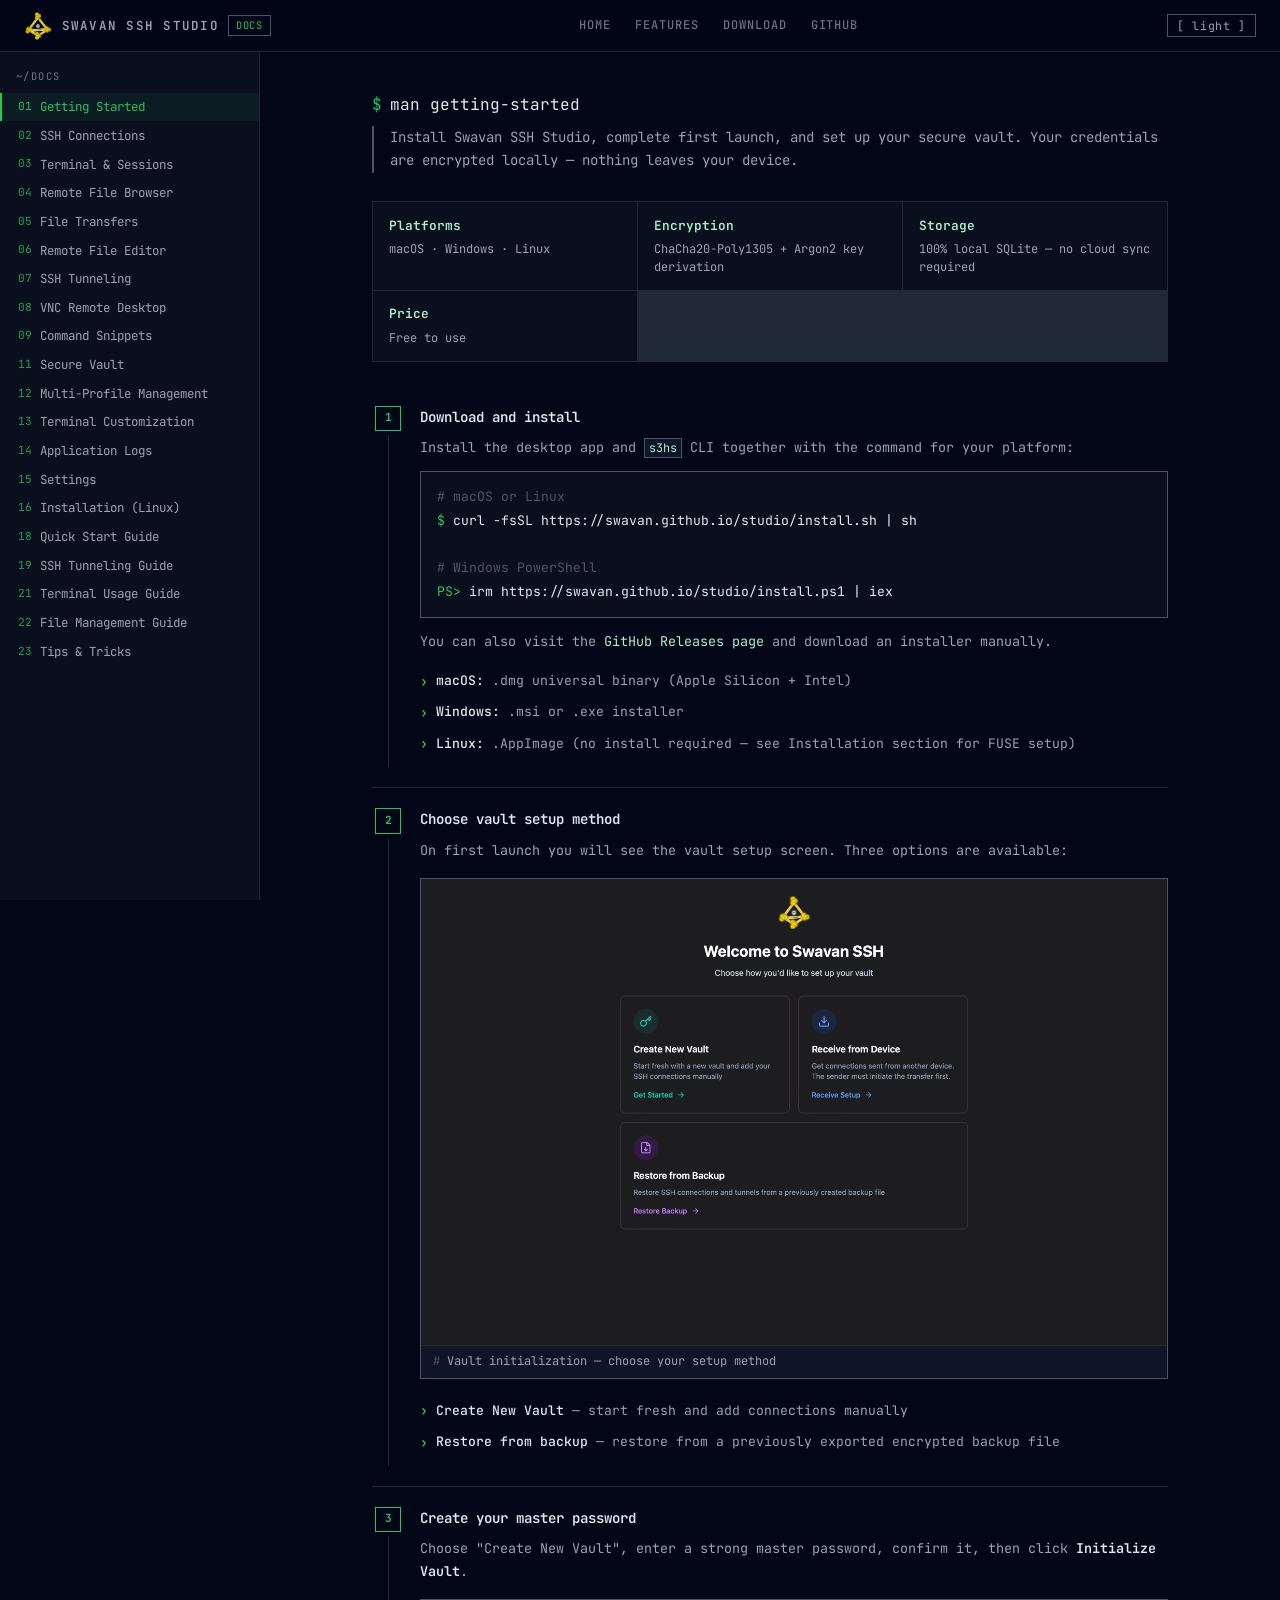
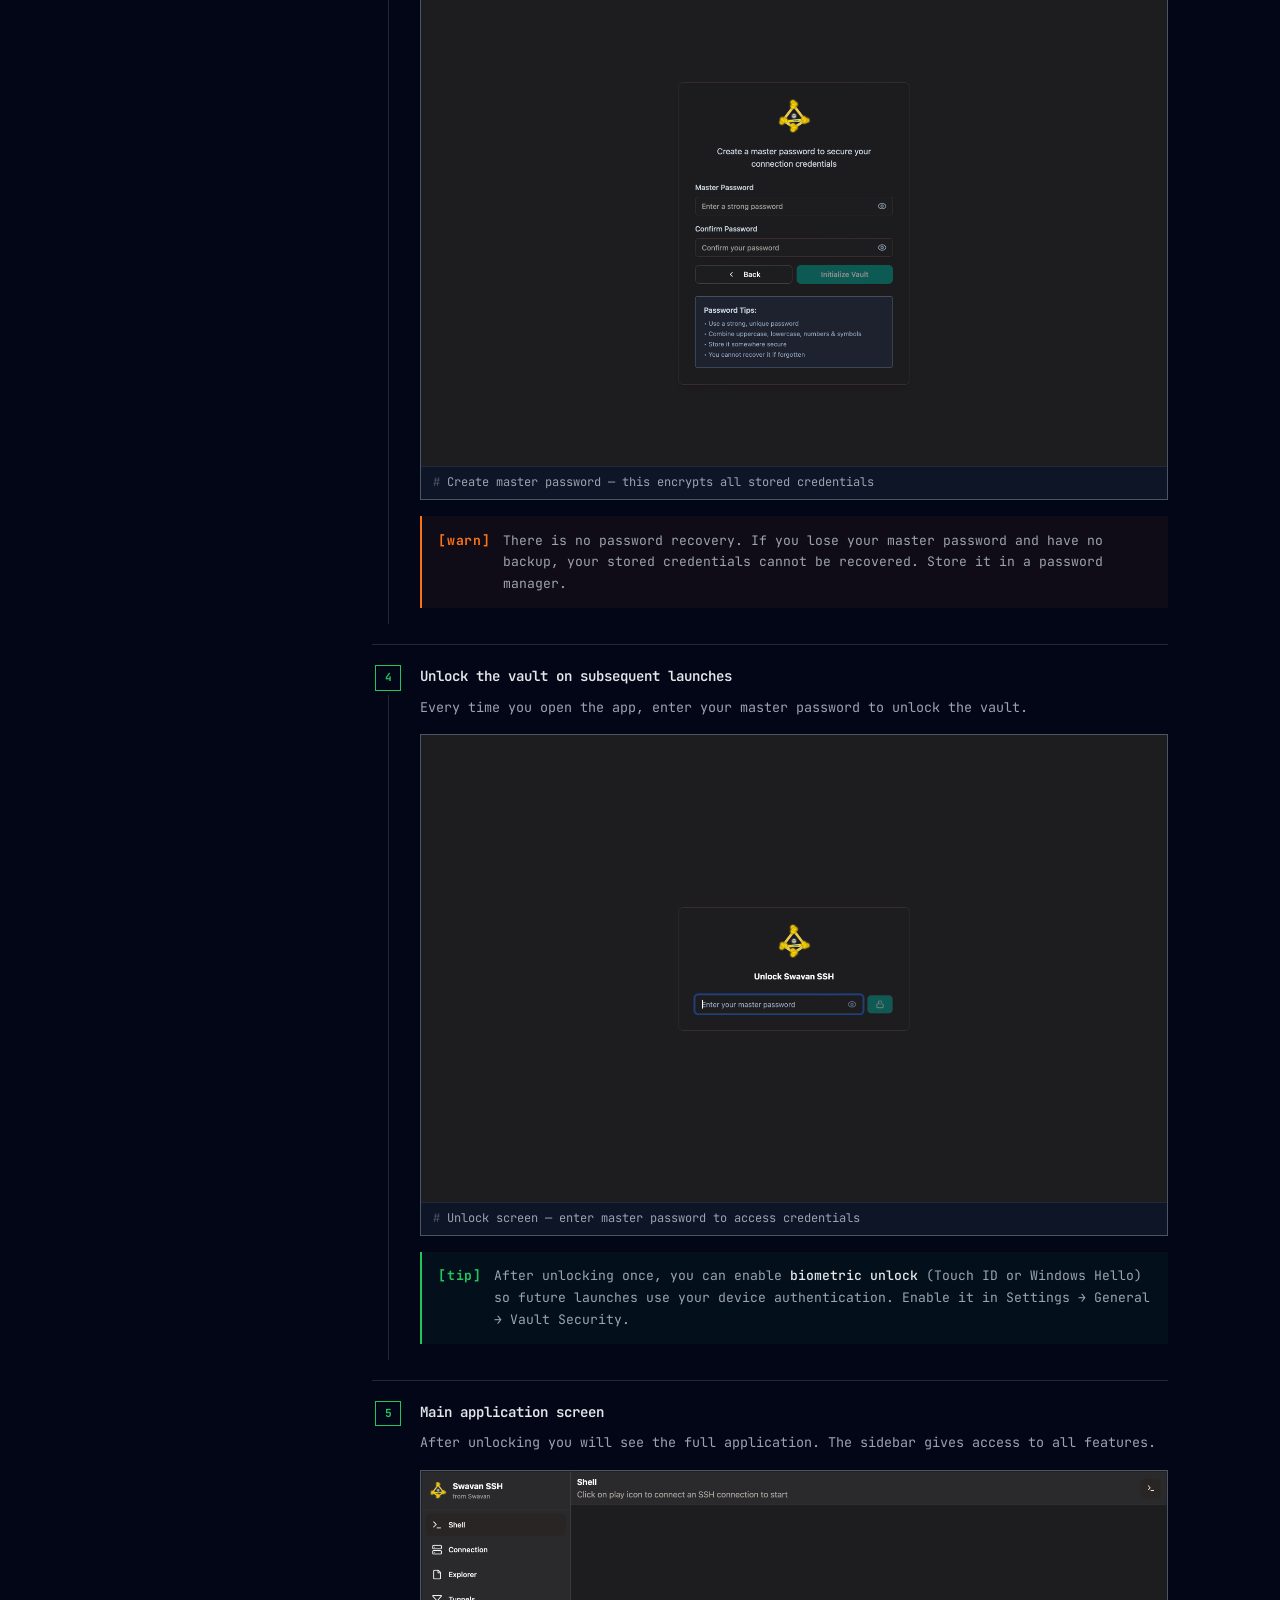
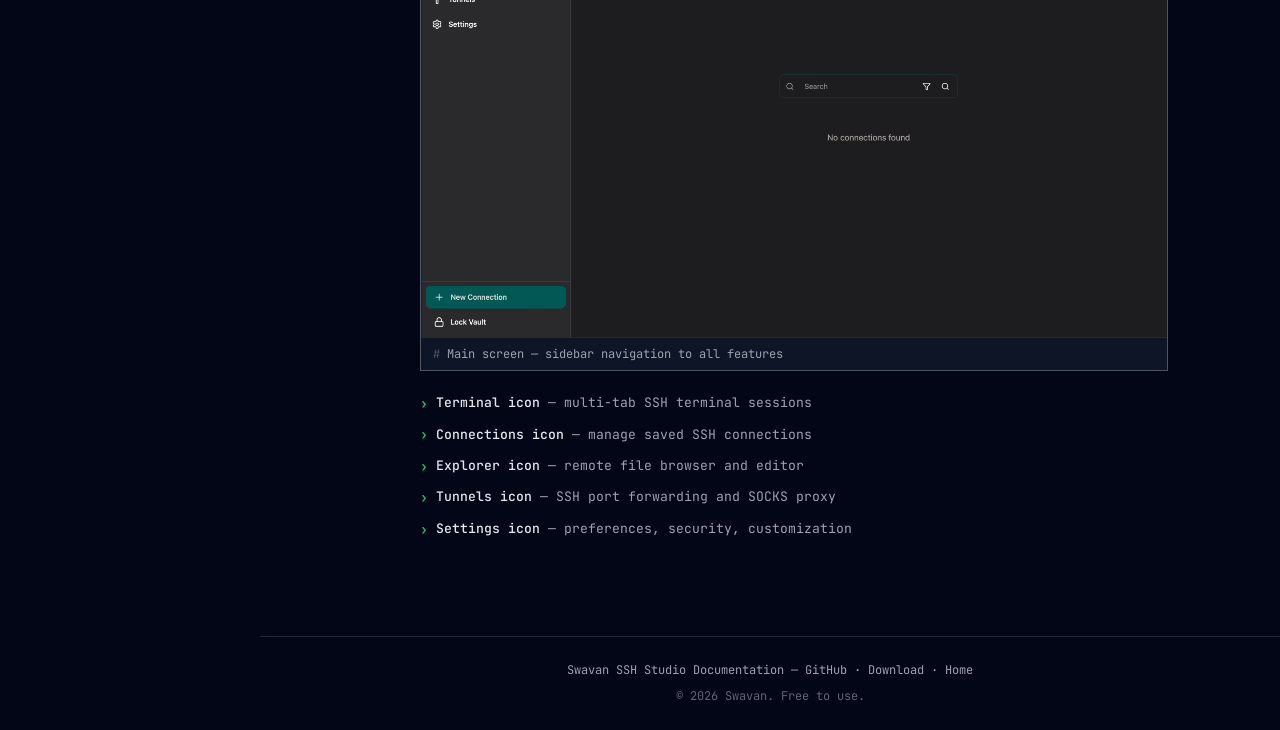
==== commit 1b080391: "feat: add unified desktop and CLI installer" ====
--- a/docs.html
+++ b/docs.html
@@ -5,8 +5,8 @@
   <meta name="viewport" content="width=device-width, initial-scale=1.0">
   <meta name="color-scheme" content="dark light">
   <title>Swavan SSH Studio Documentation - SSH Client, VNC, Tunneling &amp; File Management Guide</title>
-  <meta name="description" content="Complete documentation for Swavan SSH Studio — free SSH client and GUI terminal with VNC remote desktop, secure vault, SSH tunneling, SFTP file browser, command snippets, P2P connection sharing, and more. Available for macOS, Windows, Linux, iOS, and Android.">
-  <meta name="keywords" content="SSH client documentation, SSH GUI guide, SSH terminal tutorial, SSH tunnel setup, SFTP file browser, SSH connection manager, SSH key management, port forwarding guide, VNC remote desktop, command snippets, P2P connection sharing, secure vault, biometric unlock, SSH studio docs, remote server management">
+  <meta name="description" content="Complete documentation for Swavan SSH Studio — free SSH client and GUI terminal with VNC remote desktop, secure vault, SSH tunneling, SFTP file browser, command snippets, and more. Available for macOS, Windows, and Linux.">
+  <meta name="keywords" content="SSH client documentation, SSH GUI guide, SSH terminal tutorial, SSH tunnel setup, SFTP file browser, SSH connection manager, SSH key management, port forwarding guide, VNC remote desktop, command snippets, secure vault, biometric unlock, SSH studio docs, remote server management">
   <meta name="author" content="Swavan">
   <meta name="robots" content="index, follow">
   <link rel="canonical" href="https://swavan.github.io/studio/docs.html">
@@ -15,14 +15,14 @@
   <meta property="og:type" content="article">
   <meta property="og:url" content="https://swavan.github.io/studio/docs.html">
   <meta property="og:title" content="Swavan SSH Studio Documentation - SSH Client, VNC &amp; Tunneling Guide">
-  <meta property="og:description" content="Complete guide for Swavan SSH Studio. Learn SSH connections, VNC remote desktop, tunneling, file management, P2P sharing, and more.">
+  <meta property="og:description" content="Complete guide for Swavan SSH Studio. Learn SSH connections, remote desktop, tunneling, file management, and more.">
   <meta property="og:image" content="https://swavan.github.io/studio/public/icon.svg">
   <meta property="og:site_name" content="Swavan SSH Studio">
 
   <!-- Twitter -->
   <meta name="twitter:card" content="summary">
   <meta name="twitter:title" content="Swavan SSH Studio Documentation - SSH Client, VNC &amp; Tunneling Guide">
-  <meta name="twitter:description" content="Complete guide for Swavan SSH Studio. Learn SSH connections, VNC remote desktop, tunneling, file management, P2P sharing, and more.">
+  <meta name="twitter:description" content="Complete guide for Swavan SSH Studio. Learn SSH connections, remote desktop, tunneling, file management, and more.">
   <meta name="twitter:image" content="https://swavan.github.io/studio/public/icon.svg">
 
   <!-- Structured Data -->
@@ -31,13 +31,13 @@
     "@context": "https://schema.org",
     "@type": "TechArticle",
     "headline": "Swavan SSH Studio Documentation",
-    "description": "Complete documentation for Swavan SSH Studio — a free SSH client and GUI terminal with VNC remote desktop, secure vault, SSH tunneling, SFTP file browser, command snippets, and P2P connection sharing for macOS, Windows, Linux, iOS, and Android.",
+    "description": "Complete documentation for Swavan SSH Studio — a free SSH client and GUI terminal with VNC remote desktop, secure vault, SSH tunneling, SFTP file browser, command snippets, and  for macOS, Windows, and Linux.",
     "url": "https://swavan.github.io/studio/docs.html",
     "about": {
       "@type": "SoftwareApplication",
       "name": "Swavan SSH Studio",
       "applicationCategory": "DeveloperApplication",
-      "operatingSystem": "macOS, Windows, Linux, iOS, Android"
+      "operatingSystem": "macOS, Windows, Linux"
     },
     "author": {
       "@type": "Organization",
@@ -871,10 +871,6 @@
           <span class="sidebar-item-prefix">09</span>
           Command Snippets
         </div>
-        <div class="sidebar-item" data-panel="p2p-sharing" role="button" tabindex="0">
-          <span class="sidebar-item-prefix">10</span>
-          P2P Connection Sharing
-        </div>
         <div class="sidebar-item" data-panel="vault" role="button" tabindex="0">
           <span class="sidebar-item-prefix">11</span>
           Secure Vault
@@ -899,10 +895,6 @@
           <span class="sidebar-item-prefix">16</span>
           Installation (Linux)
         </div>
-        <div class="sidebar-item" data-panel="windows-firewall" role="button" tabindex="0">
-          <span class="sidebar-item-prefix">17</span>
-          Windows Firewall (P2P)
-        </div>
         <div class="sidebar-item" data-panel="guide-getting-started" role="button" tabindex="0">
           <span class="sidebar-item-prefix">18</span>
           Quick Start Guide
@@ -910,10 +902,6 @@
         <div class="sidebar-item" data-panel="guide-tunneling" role="button" tabindex="0">
           <span class="sidebar-item-prefix">19</span>
           SSH Tunneling Guide
-        </div>
-        <div class="sidebar-item" data-panel="guide-sharing" role="button" tabindex="0">
-          <span class="sidebar-item-prefix">20</span>
-          Connection Sharing Guide
         </div>
         <div class="sidebar-item" data-panel="guide-terminal" role="button" tabindex="0">
           <span class="sidebar-item-prefix">21</span>
@@ -950,7 +938,7 @@
         <div class="feature-grid">
           <div class="feature-cell">
             <div class="feature-cell-title">Platforms</div>
-            <div class="feature-cell-desc">macOS · Windows · Linux · iOS · Android (coming soon)</div>
+            <div class="feature-cell-desc">macOS · Windows · Linux</div>
           </div>
           <div class="feature-cell">
             <div class="feature-cell-title">Encryption</div>
@@ -974,12 +962,14 @@
             </div>
             <div class="step-body">
               <div class="step-title">Download and install</div>
-              <p>Visit the <a href="https://github.com/swavan/studio/releases/latest" target="_blank" rel="noopener">GitHub Releases page</a> and download the build for your platform.</p>
+              <p>Install the desktop app and <code>s3hs</code> CLI together with the command for your platform:</p>
+              <div class="code-block"><span class="comment"># macOS or Linux</span><br><span class="prompt">$</span> curl -fsSL https://swavan.github.io/studio/install.sh | sh<br><br><span class="comment"># Windows PowerShell</span><br><span class="prompt">PS&gt;</span> irm https://swavan.github.io/studio/install.ps1 | iex</div>
+              <p>You can also visit the <a href="https://github.com/swavan/studio/releases/latest" target="_blank" rel="noopener">GitHub Releases page</a> and download an installer manually.</p>
               <ul class="doc-list">
                 <li><strong>macOS:</strong> .dmg universal binary (Apple Silicon + Intel)</li>
                 <li><strong>Windows:</strong> .msi or .exe installer</li>
                 <li><strong>Linux:</strong> .AppImage (no install required — see Installation section for FUSE setup)</li>
-                <li><strong>iOS / Android:</strong> Available via the App Store and Google Play</li>
+
               </ul>
             </div>
           </div>
@@ -998,7 +988,7 @@
               </div>
               <ul class="doc-list">
                 <li><strong>Create New Vault</strong> — start fresh and add connections manually</li>
-                <li><strong>Receive from another device</strong> — encrypted P2P transfer from an existing device</li>
+
                 <li><strong>Restore from backup</strong> — restore from a previously exported encrypted backup file</li>
               </ul>
             </div>
@@ -1037,7 +1027,7 @@
               </div>
               <div class="callout tip">
                 <span class="callout-prefix">[tip]</span>
-                <div class="callout-body">After unlocking once, you can enable <strong>biometric unlock</strong> (Touch ID, Face ID, Windows Hello) so future launches require only a fingerprint or face scan. Enable it in Settings → General → Vault Security.</div>
+                <div class="callout-body">After unlocking once, you can enable <strong>biometric unlock</strong> (Touch ID or Windows Hello) so future launches use your device authentication. Enable it in Settings → General → Vault Security.</div>
               </div>
             </div>
           </div>
@@ -1194,7 +1184,7 @@
             <span class="prompt">$</span>
             <span class="cmd">man terminal-sessions</span>
           </div>
-          <p class="section-desc">Multi-tab SSH sessions with xterm.js terminal emulation. Supports drag-to-reorder tabs, broadcast commands to multiple sessions, a mobile command bar, and a script runner for repeatable tasks.</p>
+          <p class="section-desc">Multi-tab SSH sessions with full terminal emulation. Supports drag-to-reorder tabs, broadcast commands to multiple sessions, and a script runner for repeatable tasks.</p>
         </div>
 
         <div class="steps">
@@ -1208,7 +1198,7 @@
               <p>From the Connections screen, tap the play button next to any saved connection. A new tab opens in the terminal view. You can open multiple tabs to the same or different servers.</p>
               <div class="img-wrap">
                 <img src="img/docs/terminal.png" alt="Terminal view with an active SSH session">
-                <div class="img-caption">Terminal — xterm.js with full ANSI color and UTF-8 support</div>
+                <div class="img-caption">Terminal — full ANSI color and UTF-8 support</div>
               </div>
             </div>
           </div>
@@ -1254,27 +1244,6 @@
             </div>
           </div>
 
-          <div class="step-block">
-            <div class="step-gutter">
-              <div class="step-num">4</div>
-              <div class="step-connector"></div>
-            </div>
-            <div class="step-body">
-              <div class="step-title">Mobile command bar (iOS / Android)</div>
-              <p>On mobile, a command bar appears below the terminal with essential control keys that are hard to type on a software keyboard:</p>
-              <ul class="doc-list">
-                <li><strong>^C</strong> — send Ctrl+C to interrupt the current process</li>
-                <li><strong>Tab</strong> — trigger shell autocomplete</li>
-                <li><strong>↑ / ↓</strong> — navigate command history</li>
-                <li><strong>Send</strong> — send the current input line</li>
-                <li><strong>Esc</strong> — send Escape key</li>
-              </ul>
-              <div class="callout tip">
-                <span class="callout-prefix">[tip]</span>
-                <div class="callout-body">The mobile command bar repositions automatically when the iOS software keyboard appears, so it always stays visible above the keyboard.</div>
-              </div>
-            </div>
-          </div>
 
           <div class="step-block">
             <div class="step-gutter">
@@ -1437,7 +1406,7 @@
             </div>
             <div class="step-body">
               <div class="step-title">Downloading files from the remote server</div>
-              <p>Open the context menu (⋯) on any file and choose <strong>Download</strong>. On desktop you will be prompted to choose a local save location. On mobile the file is saved to the default Downloads folder.</p>
+              <p>Open the context menu (⋯) on any file and choose <strong>Download</strong>. You will be prompted to choose a local save location.</p>
               <div class="callout info">
                 <span class="callout-prefix">[info]</span>
                 <div class="callout-body">File upload and download use SFTP under the hood — the same underlying SSH connection is reused, so no extra authentication is required.</div>
@@ -1487,7 +1456,7 @@
                 <li>Config files — nginx, Apache, SSH config, systemd units, TOML, YAML, JSON, INI</li>
                 <li>Shell scripts — bash, zsh, fish, PowerShell</li>
                 <li>Web — HTML, CSS, JavaScript, TypeScript, JSX, TSX</li>
-                <li>Backend — Python, Rust, Go, Ruby, PHP, Java, Kotlin, Swift</li>
+                <li>Backend — Python, Go, Ruby, PHP, Java, Kotlin, Swift</li>
                 <li>Database — SQL, PostgreSQL, MySQL dialects</li>
                 <li>DevOps — Dockerfile, Makefile, GitHub Actions YAML, Terraform HCL</li>
               </ul>
@@ -1809,86 +1778,6 @@
         </div>
       </article>
 
-      <!-- ==========================================
-           10. P2P CONNECTION SHARING
-           ========================================== -->
-      <article class="content-panel" id="panel-p2p-sharing" aria-label="P2P Connection Sharing">
-        <div class="section-title">
-          <div class="section-man-cmd">
-            <span class="prompt">$</span>
-            <span class="cmd">man p2p-connection-sharing</span>
-          </div>
-          <p class="section-desc">Share SSH connection profiles between devices over an encrypted peer-to-peer link. Peers are discovered automatically on the same local network using mDNS. QR code scanning available for mobile.</p>
-        </div>
-
-        <div class="steps">
-          <div class="step-block">
-            <div class="step-gutter">
-              <div class="step-num">1</div>
-              <div class="step-connector"></div>
-            </div>
-            <div class="step-body">
-              <div class="step-title">Enabling P2P sharing</div>
-              <p>Go to <strong>Settings → General → P2P Settings</strong> and toggle <strong>Enable P2P Sharing</strong>. The vault must be unlocked before P2P can be enabled.</p>
-              <div class="img-wrap">
-                <img src="img/docs/P2P.png" alt="P2P sharing settings screen">
-                <div class="img-caption">P2P Settings — enable sharing and view discovered peers</div>
-              </div>
-              <div class="callout info">
-                <span class="callout-prefix">[info]</span>
-                <div class="callout-body">Both devices must be on the same local network (same Wi-Fi or LAN segment). P2P uses mDNS (UDP port 5353) for discovery and QUIC for data transfer.</div>
-              </div>
-            </div>
-          </div>
-
-          <div class="step-block">
-            <div class="step-gutter">
-              <div class="step-num">2</div>
-              <div class="step-connector"></div>
-            </div>
-            <div class="step-body">
-              <div class="step-title">Peer discovery</div>
-              <p>Once P2P is enabled, the app automatically discovers other Swavan SSH Studio instances on the same network. Discovered peers appear in the peer list in Settings. No manual IP entry is required.</p>
-              <ul class="doc-list">
-                <li>Discovery is automatic — no manual configuration needed</li>
-                <li>Peers appear within a few seconds if both devices have P2P enabled</li>
-                <li>If no peers appear, check the <strong>Windows Firewall</strong> section if you are on Windows</li>
-              </ul>
-            </div>
-          </div>
-
-          <div class="step-block">
-            <div class="step-gutter">
-              <div class="step-num">3</div>
-              <div class="step-connector"></div>
-            </div>
-            <div class="step-body">
-              <div class="step-title">Sharing connection profiles</div>
-              <p>Select a peer from the discovered list, then choose which connection profiles to share. The selected profiles are encrypted using a one-time transfer key and sent to the peer device.</p>
-              <ul class="doc-list">
-                <li>Profiles are decrypted on the receiving device using the shared transfer key</li>
-                <li>Credentials (passwords, private keys) are included in the encrypted transfer</li>
-                <li>The transfer key is temporary and discarded after use</li>
-              </ul>
-            </div>
-          </div>
-
-          <div class="step-block">
-            <div class="step-gutter">
-              <div class="step-num">4</div>
-            </div>
-            <div class="step-body">
-              <div class="step-title">QR code scanning (mobile)</div>
-              <p>On mobile, the receiving device can scan a QR code displayed on the sending device to establish the P2P connection and receive profiles without needing to type a transfer key manually.</p>
-              <ul class="doc-list">
-                <li>On the sending device: tap <strong>Show QR Code</strong> in the peer sharing screen</li>
-                <li>On the receiving device: tap <strong>Scan QR Code</strong> and point the camera at the sender's screen</li>
-                <li>The QR code encodes the transfer key and peer address — valid for a single transfer session</li>
-              </ul>
-            </div>
-          </div>
-        </div>
-      </article>
 
       <!-- ==========================================
            11. SECURE VAULT
@@ -1930,11 +1819,11 @@
               <p>After unlocking the vault with your master password at least once, you can enable biometric unlock in <strong>Settings → General → Vault Security</strong>.</p>
               <ul class="doc-list">
                 <li><strong>macOS</strong> — Touch ID</li>
-                <li><strong>iOS</strong> — Face ID or Touch ID</li>
+
                 <li><strong>Windows</strong> — Windows Hello (fingerprint, face, or PIN)</li>
-                <li><strong>Android</strong> — fingerprint or device credentials</li>
-              </ul>
-              <p>The vault key is stored in the platform's secure enclave (Keychain on Apple, Windows Credential Manager, Android Keystore). The master password is not stored.</p>
+
+              </ul>
+              <p>The vault key is stored in the platform credential store. The master password is not stored.</p>
             </div>
           </div>
 
@@ -1994,7 +1883,7 @@
             <span class="prompt">$</span>
             <span class="cmd">man multi-profile-management</span>
           </div>
-          <p class="section-desc">Create multiple independent vaults (profiles) on a single device. Switch between work, personal, or client profiles, each with their own connections, credentials, and settings. Transfer profiles between devices via P2P.</p>
+          <p class="section-desc">Create multiple independent vaults (profiles) on a single device. Switch between work, personal, or client profiles, each with their own connections, credentials, and settings.</p>
         </div>
 
         <div class="steps">
@@ -2040,20 +1929,6 @@
             </div>
           </div>
 
-          <div class="step-block">
-            <div class="step-gutter">
-              <div class="step-num">4</div>
-            </div>
-            <div class="step-body">
-              <div class="step-title">P2P profile transfer</div>
-              <p>Transfer a complete profile from one device to another using P2P. On the sending device, go to <strong>Settings → General → P2P Settings → Share Profile</strong>. The receiving device must be on the same network with P2P enabled.</p>
-              <ul class="doc-list">
-                <li>The entire vault (all connections and credentials) is encrypted and sent</li>
-                <li>The receiving device creates a new profile from the transferred data</li>
-                <li>Both devices retain independent copies after the transfer</li>
-              </ul>
-            </div>
-          </div>
         </div>
       </article>
 
@@ -2142,7 +2017,7 @@
             <span class="prompt">$</span>
             <span class="cmd">man application-logs</span>
           </div>
-          <p class="section-desc">Built-in log viewer for diagnosing connection issues, P2P problems, and other application behavior. Search, filter by level, and clear logs from within the Settings panel.</p>
+          <p class="section-desc">Built-in log viewer for diagnosing connection issues and other application behavior. Search, filter by level, and clear logs from within the Settings panel.</p>
         </div>
 
         <div class="steps">
@@ -2177,7 +2052,7 @@
               </table>
               <div class="callout tip">
                 <span class="callout-prefix">[tip]</span>
-                <div class="callout-body">Combine level filter "ERROR" with a keyword search like "p2p" or "sftp" to isolate failures from a specific subsystem quickly.</div>
+                <div class="callout-body">Combine level filter "ERROR" with a keyword search like "sftp" or "ssh" to isolate failures from a specific subsystem quickly.</div>
               </div>
             </div>
           </div>
@@ -2207,7 +2082,7 @@
             <span class="prompt">$</span>
             <span class="cmd">man settings</span>
           </div>
-          <p class="section-desc">App-wide configuration — theme, terminal preferences, keyboard shortcuts, storage, vault security, P2P, and module visibility. Four top-level tabs: General, System, Logs, About.</p>
+          <p class="section-desc">App-wide configuration — theme, terminal preferences, keyboard shortcuts, storage, vault security, and module visibility. Four top-level tabs: General, System, Logs, About.</p>
         </div>
 
         <div class="steps">
@@ -2241,7 +2116,7 @@
                 <li><strong>Keyboard Shortcuts</strong> — View and customize keybindings for terminal operations, tab management, and navigation.</li>
                 <li><strong>Storage</strong> — View the on-disk location of the SQLite database, copy the path, or open the folder.</li>
                 <li><strong>Vault Security</strong> — Change master password, enable/disable biometric unlock.</li>
-                <li><strong>P2P Settings</strong> — Enable P2P sharing, view discovered peers.</li>
+
                 <li><strong>Receive Connections</strong> — Start receiving mode to accept profiles from another device.</li>
               </ul>
             </div>
@@ -2404,86 +2279,6 @@
       <!-- ==========================================
            17. WINDOWS FIREWALL
            ========================================== -->
-      <article class="content-panel" id="panel-windows-firewall" aria-label="Windows Firewall Configuration">
-        <div class="section-title">
-          <div class="section-man-cmd">
-            <span class="prompt">$</span>
-            <span class="cmd">man windows-firewall-p2p</span>
-          </div>
-          <p class="section-desc">Windows Firewall may block P2P peer discovery (mDNS on UDP 5353) and data transfer (QUIC). Add explicit firewall exceptions to enable P2P sharing between Windows devices or between Windows and other platforms.</p>
-        </div>
-
-        <div class="steps">
-          <div class="step-block">
-            <div class="step-gutter">
-              <div class="step-num">1</div>
-              <div class="step-connector"></div>
-            </div>
-            <div class="step-body">
-              <div class="step-title">Understanding the issue</div>
-              <p>P2P sharing uses <strong>mDNS</strong> (multicast DNS, UDP port 5353) for automatic peer discovery. Windows Firewall blocks mDNS multicast by default for applications that have not been granted an explicit exception.</p>
-              <ul class="doc-list">
-                <li><strong>Symptom:</strong> P2P enabled but no peers discovered, or sharing times out</li>
-                <li><strong>Cause:</strong> Windows Firewall blocks UDP 5353 (mDNS) and QUIC protocol traffic</li>
-                <li><strong>Fix:</strong> Add inbound firewall rules via PowerShell (run as Administrator)</li>
-              </ul>
-            </div>
-          </div>
-
-          <div class="step-block">
-            <div class="step-gutter">
-              <div class="step-num">2</div>
-              <div class="step-connector"></div>
-            </div>
-            <div class="step-body">
-              <div class="step-title">Adding firewall exceptions (PowerShell as Administrator)</div>
-              <div class="code-block terminal">
-                <span class="comment"># Allow mDNS for peer discovery</span><br>
-                <span class="prompt">PS&gt;</span> New-NetFirewallRule -DisplayName "Swavan SSH Studio mDNS" `<br>
-                &nbsp;&nbsp;&nbsp;&nbsp;-Direction Inbound -Protocol UDP -LocalPort 5353 -Action Allow<br>
-                <br>
-                <span class="comment"># Allow QUIC for encrypted data transfer</span><br>
-                <span class="prompt">PS&gt;</span> New-NetFirewallRule -DisplayName "Swavan SSH Studio QUIC" `<br>
-                &nbsp;&nbsp;&nbsp;&nbsp;-Direction Inbound -Protocol UDP -LocalPort 1024-65535 -Action Allow `<br>
-                &nbsp;&nbsp;&nbsp;&nbsp;-Program "C:\Program Files\Swavan SSH Studio\swavan-ssh-studio.exe"
-              </div>
-              <div class="callout info">
-                <span class="callout-prefix">[info]</span>
-                <div class="callout-body">Adjust the <code>-Program</code> path in the second command if you installed Swavan SSH Studio in a different location. Right-click the app shortcut → "Open file location" to find the correct path.</div>
-              </div>
-            </div>
-          </div>
-
-          <div class="step-block">
-            <div class="step-gutter">
-              <div class="step-num">3</div>
-              <div class="step-connector"></div>
-            </div>
-            <div class="step-body">
-              <div class="step-title">Verifying the configuration</div>
-              <ul class="doc-list">
-                <li>Restart Swavan SSH Studio on all devices involved</li>
-                <li>Go to <strong>Settings → General → P2P Settings</strong> and confirm P2P is enabled on both devices</li>
-                <li>Ensure both devices are on the same local network (same Wi-Fi or LAN)</li>
-                <li>Peers should appear in the peer list within a few seconds</li>
-              </ul>
-            </div>
-          </div>
-
-          <div class="step-block">
-            <div class="step-gutter">
-              <div class="step-num">4</div>
-            </div>
-            <div class="step-body">
-              <div class="step-title">Removing firewall rules (if no longer needed)</div>
-              <div class="code-block terminal">
-                <span class="prompt">PS&gt;</span> Remove-NetFirewallRule -DisplayName "Swavan SSH Studio mDNS"<br>
-                <span class="prompt">PS&gt;</span> Remove-NetFirewallRule -DisplayName "Swavan SSH Studio QUIC"
-              </div>
-            </div>
-          </div>
-        </div>
-      </article>
 
       <!-- ==========================================
            18. QUICK START GUIDE
@@ -2657,121 +2452,6 @@
         </div>
       </article>
 
-      <!-- ==========================================
-           20. CONNECTION SHARING GUIDE
-           ========================================== -->
-      <article class="content-panel" id="panel-guide-sharing" aria-label="Connection Sharing Guide">
-        <div class="section-title">
-          <div class="section-man-cmd">
-            <span class="prompt">$</span>
-            <span class="cmd">man connection-sharing</span>
-          </div>
-          <p class="section-desc">Securely share your SSH configurations with teammates or across devices.</p>
-        </div>
-        <div class="steps">
-          <div class="step-block">
-            <div class="step-gutter">
-              <div class="step-num">1</div>
-              <div class="step-connector"></div>
-            </div>
-            <div class="step-body">
-              <div class="step-title">P2P Device Transfer &mdash; On the Sending Device</div>
-              <p>Right-click on a connection and select <strong>"Share"</strong>, or go to Settings &rarr; Transfer Setup.</p>
-            </div>
-          </div>
-
-          <div class="step-block">
-            <div class="step-gutter">
-              <div class="step-num">2</div>
-              <div class="step-connector"></div>
-            </div>
-            <div class="step-body">
-              <div class="step-title">Choose What to Share</div>
-              <p>Select whether to include credentials:</p>
-              <ul class="doc-list">
-                <li><strong>With Credentials</strong> &mdash; Share complete connection including password/key</li>
-                <li><strong>Without Credentials</strong> &mdash; Share only host, port, and username</li>
-              </ul>
-            </div>
-          </div>
-
-          <div class="step-block">
-            <div class="step-gutter">
-              <div class="step-num">3</div>
-              <div class="step-connector"></div>
-            </div>
-            <div class="step-body">
-              <div class="step-title">Get the Transfer Key</div>
-              <p>A unique transfer key will be generated. Share this key with the recipient.</p>
-              <div class="code-block terminal">
-                Transfer Key: XXXX-XXXX-XXXX-XXXX
-              </div>
-            </div>
-          </div>
-
-          <div class="step-block">
-            <div class="step-gutter">
-              <div class="step-num">4</div>
-              <div class="step-connector"></div>
-            </div>
-            <div class="step-body">
-              <div class="step-title">On the Receiving Device</div>
-              <p>Open Swavan SSH Studio and select <strong>"Receive from Device"</strong> during vault setup, or go to Settings &rarr; Receive Transfer.</p>
-            </div>
-          </div>
-
-          <div class="step-block">
-            <div class="step-gutter">
-              <div class="step-num">5</div>
-              <div class="step-connector"></div>
-            </div>
-            <div class="step-body">
-              <div class="step-title">Enter Transfer Key</div>
-              <p>Enter the transfer key and click <strong>"Receive"</strong>. The connections will be securely transferred.</p>
-              <div class="callout info">
-                <span class="callout-prefix">[info]</span>
-                <div class="callout-body">All transfers are encrypted end-to-end. The key is only valid for one transfer.</div>
-              </div>
-            </div>
-          </div>
-
-          <div class="step-block">
-            <div class="step-gutter">
-              <div class="step-num">6</div>
-              <div class="step-connector"></div>
-            </div>
-            <div class="step-body">
-              <div class="step-title">Backup &amp; Restore &mdash; Create a Backup</div>
-              <p>Go to <strong>Settings &rarr; Backup</strong> and click "Create Backup". Choose a location to save the encrypted backup file.</p>
-            </div>
-          </div>
-
-          <div class="step-block">
-            <div class="step-gutter">
-              <div class="step-num">7</div>
-              <div class="step-connector"></div>
-            </div>
-            <div class="step-body">
-              <div class="step-title">Transfer the Backup File</div>
-              <p>Copy the <code>.backup</code> file to your other device via USB, cloud storage, or any secure method.</p>
-            </div>
-          </div>
-
-          <div class="step-block">
-            <div class="step-gutter">
-              <div class="step-num">8</div>
-            </div>
-            <div class="step-body">
-              <div class="step-title">Restore from Backup</div>
-              <p>On the new device, select <strong>"Restore from Backup"</strong> during vault setup. Select the backup file and enter your master password.</p>
-              <div class="callout info">
-                <span class="callout-prefix">[info]</span>
-                <div class="callout-body">You'll need your original master password to restore the backup!</div>
-              </div>
-            </div>
-          </div>
-        </div>
-      </article>
 
       <!-- ==========================================
            21. TERMINAL USAGE GUIDE
@@ -2988,7 +2668,7 @@
                 <li><strong>Connection timeout?</strong> Check firewall and SSH service</li>
                 <li><strong>Authentication failed?</strong> Verify credentials and key permissions</li>
                 <li><strong>Tunnel not working?</strong> Ensure the target service is running</li>
-                <li><strong>P2P not discovering peers on Windows?</strong> Add firewall exceptions (see Windows Firewall panel)</li>
+
                 <li><strong>AppImage not running?</strong> Install libfuse2 and check permissions</li>
               </ul>
             </div>
@@ -3020,7 +2700,7 @@
               <div class="step-title">Cross-Platform Tips</div>
               <ul class="doc-list">
                 <li>Backup works across all platforms</li>
-                <li>P2P sharing works on same network</li>
+
                 <li>Settings sync via backup/restore</li>
                 <li>Private keys work on all platforms</li>
                 <li>Tunnels work identically everywhere</li>
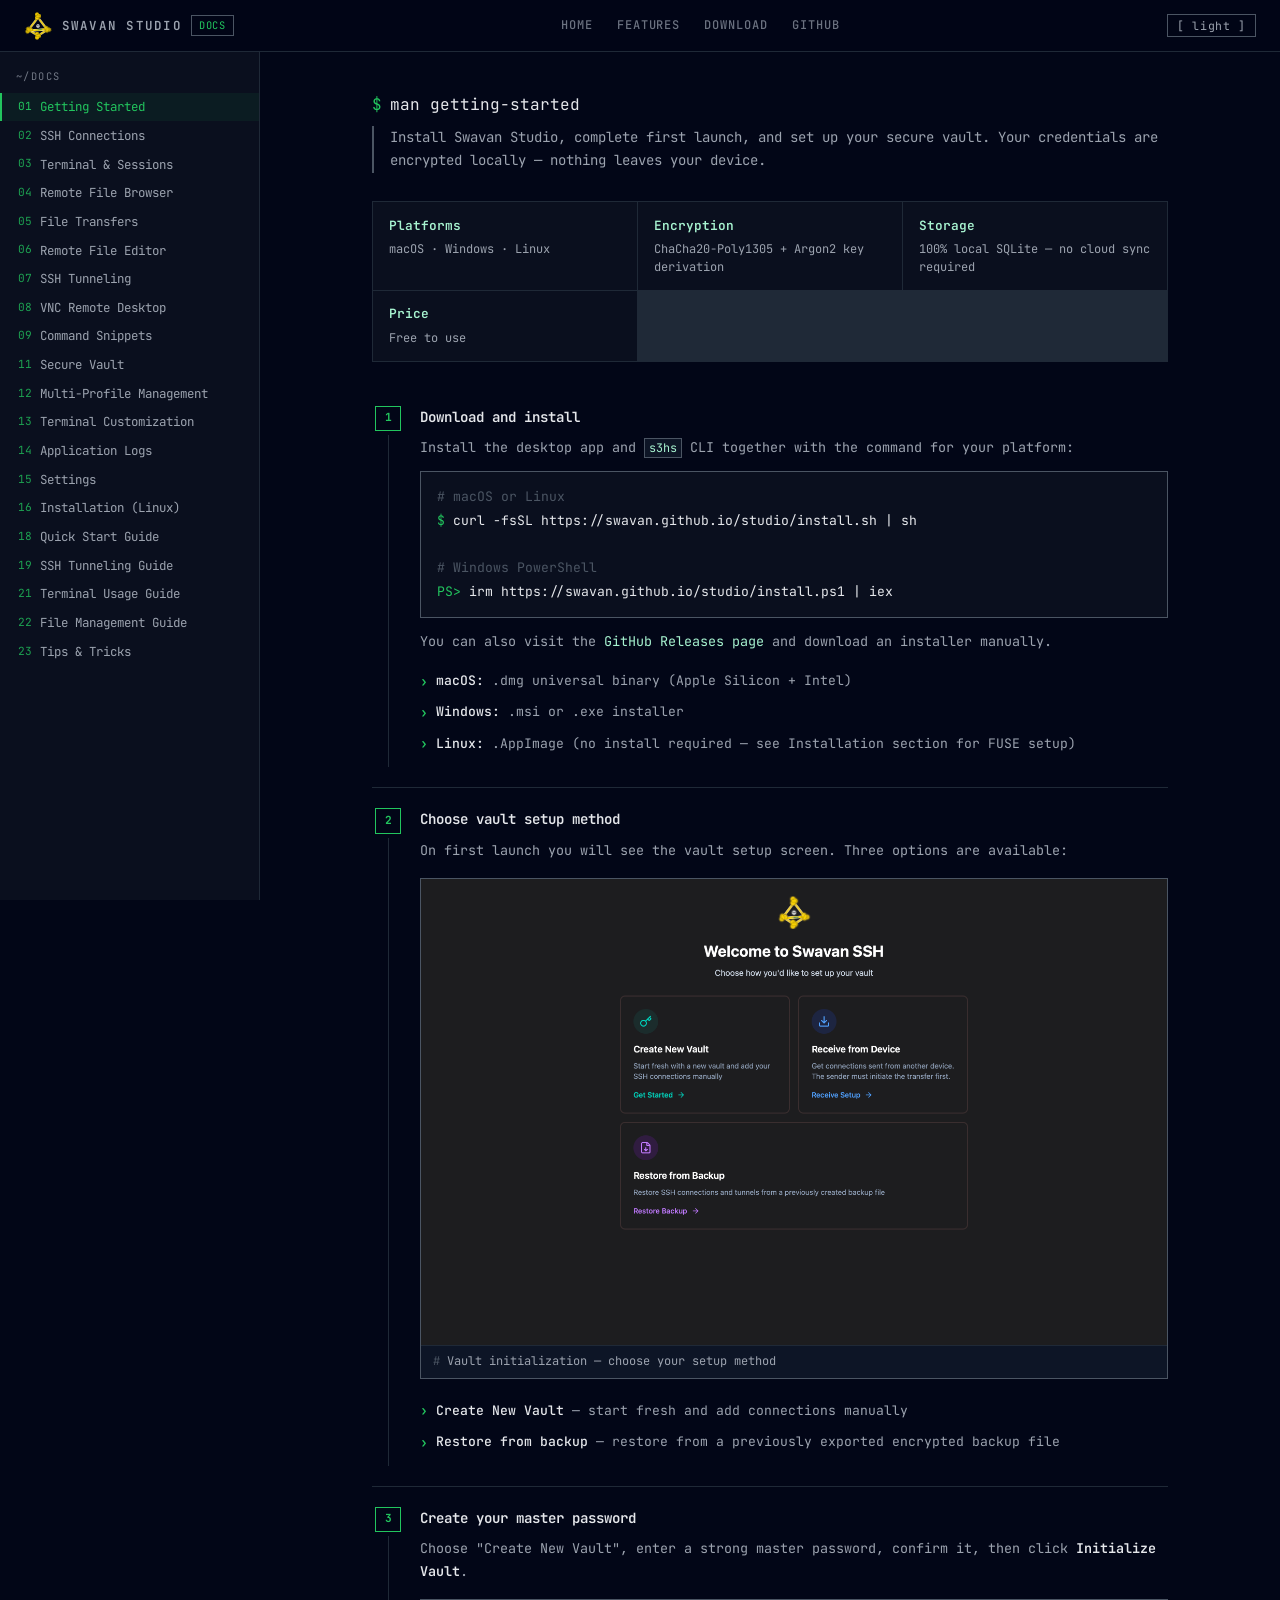
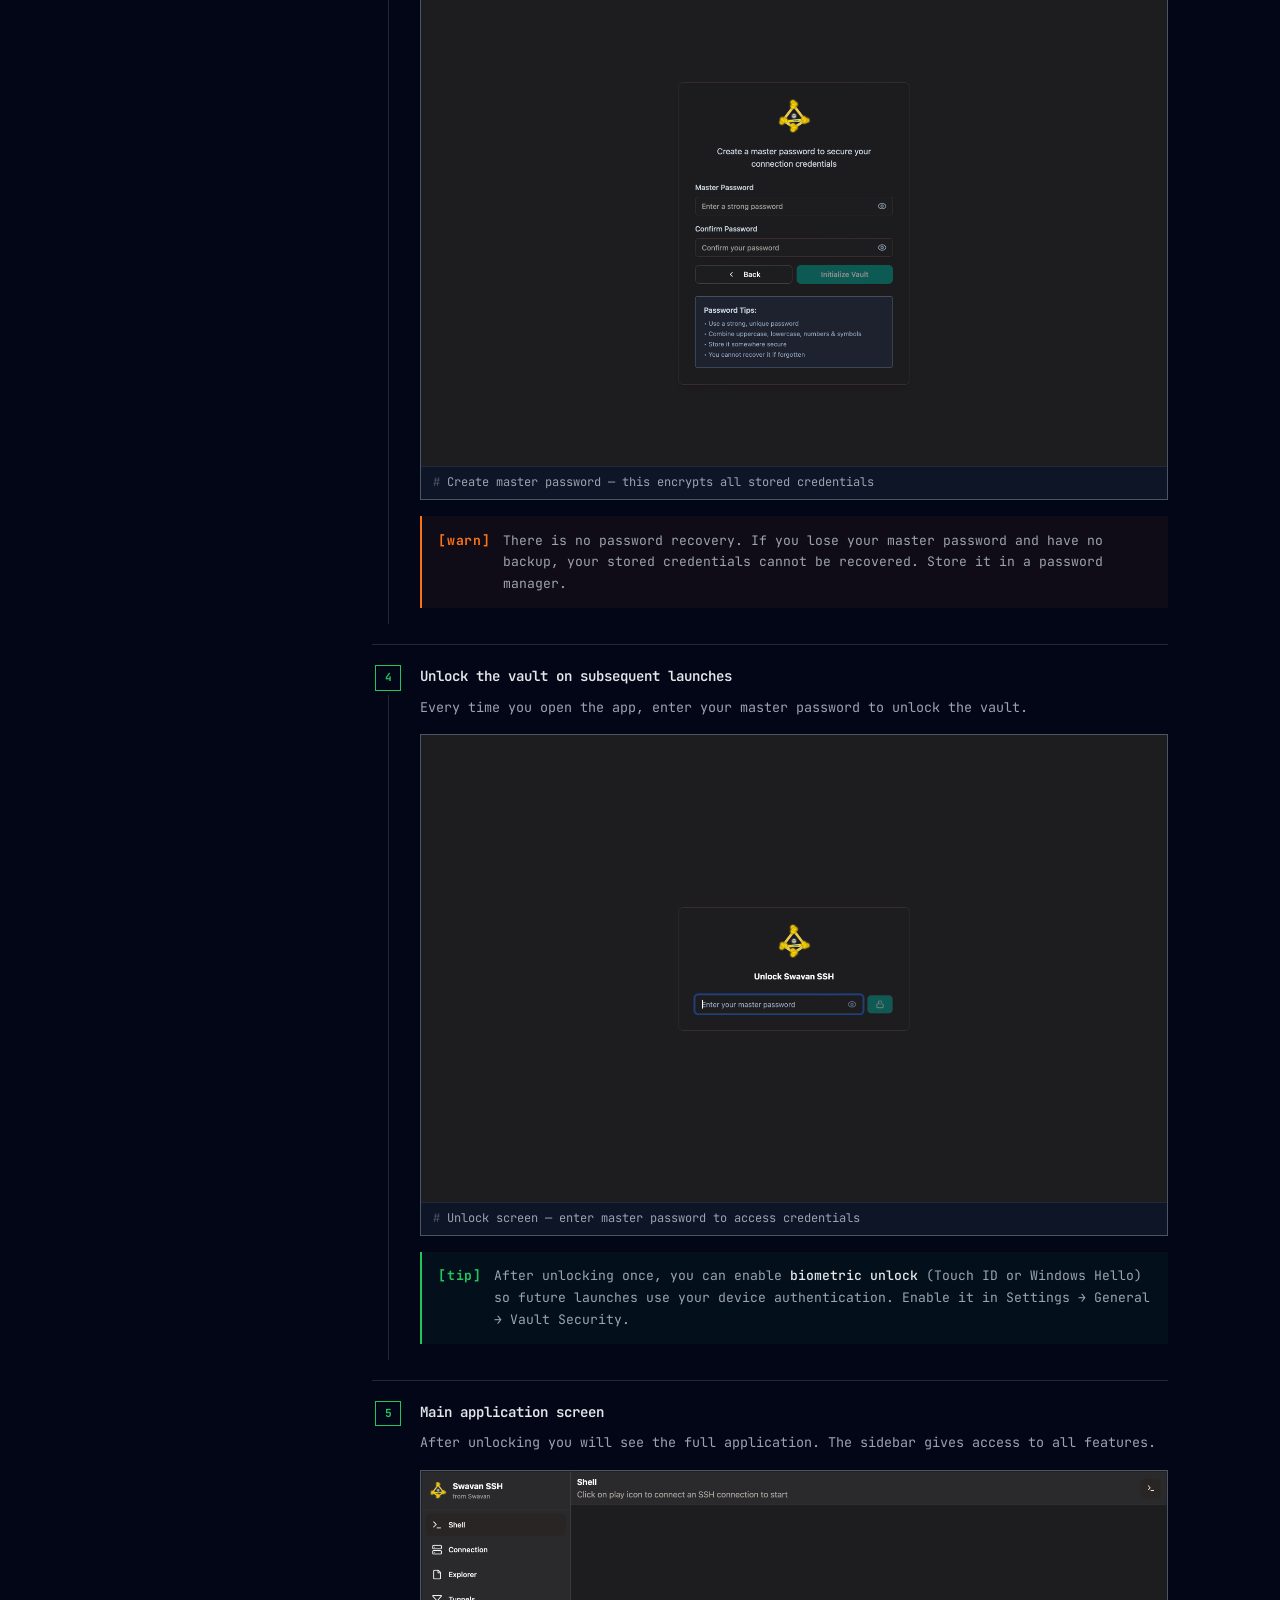
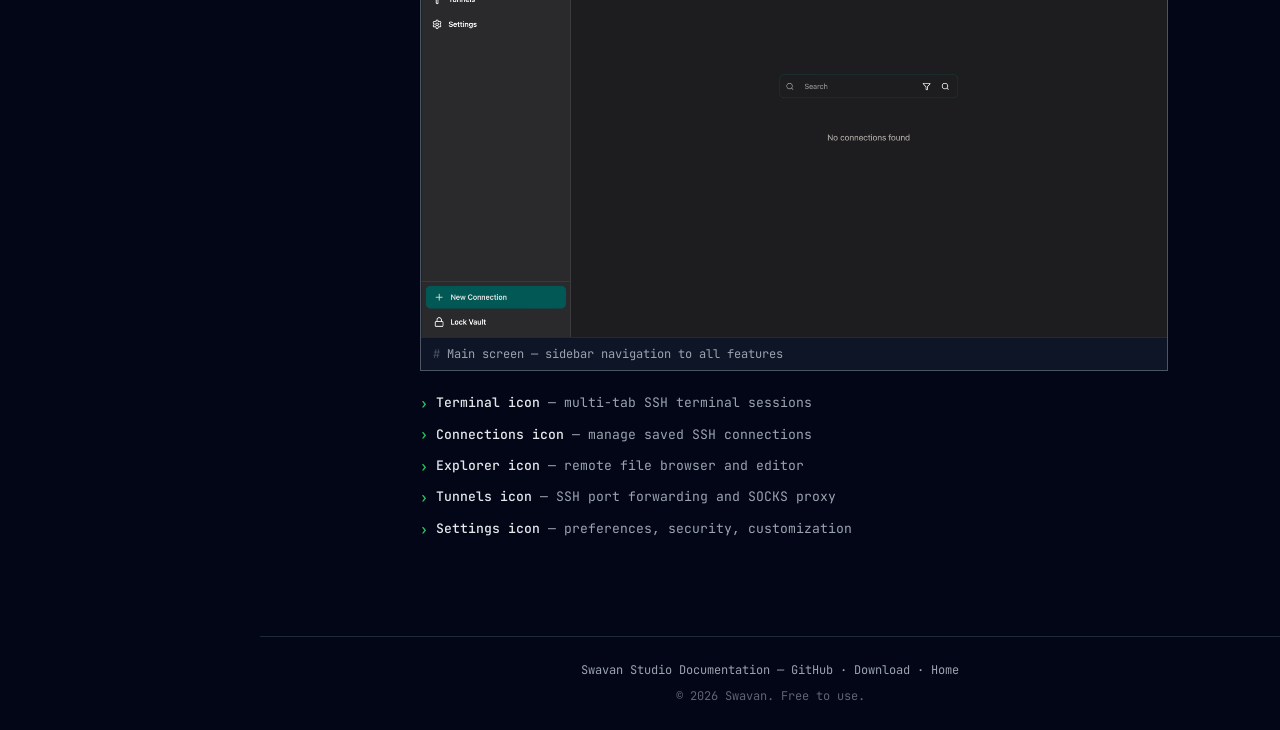
==== commit 38891971: "feat(brand): rename site to Swavan Studio" ====
--- a/docs.html
+++ b/docs.html
@@ -4,8 +4,8 @@
   <meta charset="UTF-8">
   <meta name="viewport" content="width=device-width, initial-scale=1.0">
   <meta name="color-scheme" content="dark light">
-  <title>Swavan SSH Studio Documentation - SSH Client, VNC, Tunneling &amp; File Management Guide</title>
-  <meta name="description" content="Complete documentation for Swavan SSH Studio — free SSH client and GUI terminal with VNC remote desktop, secure vault, SSH tunneling, SFTP file browser, command snippets, and more. Available for macOS, Windows, and Linux.">
+  <title>Swavan Studio Documentation - SSH, VNC, RDP, Tunneling &amp; File Management Guide</title>
+  <meta name="description" content="Complete documentation for Swavan Studio — a free remote access client with SSH, VNC and RDP, a secure vault, tunneling, SFTP file browser, command snippets, and more. Available for macOS, Windows, and Linux.">
   <meta name="keywords" content="SSH client documentation, SSH GUI guide, SSH terminal tutorial, SSH tunnel setup, SFTP file browser, SSH connection manager, SSH key management, port forwarding guide, VNC remote desktop, command snippets, secure vault, biometric unlock, SSH studio docs, remote server management">
   <meta name="author" content="Swavan">
   <meta name="robots" content="index, follow">
@@ -14,15 +14,15 @@
   <!-- Open Graph / Facebook -->
   <meta property="og:type" content="article">
   <meta property="og:url" content="https://swavan.github.io/studio/docs.html">
-  <meta property="og:title" content="Swavan SSH Studio Documentation - SSH Client, VNC &amp; Tunneling Guide">
-  <meta property="og:description" content="Complete guide for Swavan SSH Studio. Learn SSH connections, remote desktop, tunneling, file management, and more.">
+  <meta property="og:title" content="Swavan Studio Documentation - SSH, VNC, RDP &amp; Tunneling Guide">
+  <meta property="og:description" content="Complete guide for Swavan Studio. Learn SSH connections, remote desktop, tunneling, file management, and more.">
   <meta property="og:image" content="https://swavan.github.io/studio/public/icon.svg">
-  <meta property="og:site_name" content="Swavan SSH Studio">
+  <meta property="og:site_name" content="Swavan Studio">
 
   <!-- Twitter -->
   <meta name="twitter:card" content="summary">
-  <meta name="twitter:title" content="Swavan SSH Studio Documentation - SSH Client, VNC &amp; Tunneling Guide">
-  <meta name="twitter:description" content="Complete guide for Swavan SSH Studio. Learn SSH connections, remote desktop, tunneling, file management, and more.">
+  <meta name="twitter:title" content="Swavan Studio Documentation - SSH, VNC, RDP &amp; Tunneling Guide">
+  <meta name="twitter:description" content="Complete guide for Swavan Studio. Learn SSH connections, remote desktop, tunneling, file management, and more.">
   <meta name="twitter:image" content="https://swavan.github.io/studio/public/icon.svg">
 
   <!-- Structured Data -->
@@ -30,12 +30,12 @@
   {
     "@context": "https://schema.org",
     "@type": "TechArticle",
-    "headline": "Swavan SSH Studio Documentation",
-    "description": "Complete documentation for Swavan SSH Studio — a free SSH client and GUI terminal with VNC remote desktop, secure vault, SSH tunneling, SFTP file browser, command snippets, and  for macOS, Windows, and Linux.",
+    "headline": "Swavan Studio Documentation",
+    "description": "Complete documentation for Swavan Studio — a free remote access client with SSH, VNC and RDP, a secure vault, tunneling, SFTP file browser, command snippets, and more for macOS, Windows, and Linux.",
     "url": "https://swavan.github.io/studio/docs.html",
     "about": {
       "@type": "SoftwareApplication",
-      "name": "Swavan SSH Studio",
+      "name": "Swavan Studio",
       "applicationCategory": "DeveloperApplication",
       "operatingSystem": "macOS, Windows, Linux"
     },
@@ -803,9 +803,9 @@
        ================================================ -->
   <header class="header" role="banner">
     <div class="header-inner">
-      <a href="index.html" class="logo" aria-label="Swavan SSH Studio home">
+      <a href="index.html" class="logo" aria-label="Swavan Studio home">
         <img src="public/icon.svg" alt="" class="logo-icon">
-        <span class="logo-text">Swavan SSH Studio</span>
+        <span class="logo-text">Swavan Studio</span>
         <span class="logo-badge">docs</span>
       </a>
 
@@ -932,7 +932,7 @@
             <span class="prompt">$</span>
             <span class="cmd">man getting-started</span>
           </div>
-          <p class="section-desc">Install Swavan SSH Studio, complete first launch, and set up your secure vault. Your credentials are encrypted locally — nothing leaves your device.</p>
+          <p class="section-desc">Install Swavan Studio, complete first launch, and set up your secure vault. Your credentials are encrypted locally — nothing leaves your device.</p>
         </div>
 
         <div class="feature-grid">
@@ -1863,7 +1863,7 @@
             </div>
             <div class="step-body">
               <div class="step-title">Backup and restore</div>
-              <p>Export an encrypted backup of your vault from <strong>Settings → General → Storage</strong>. The backup file is encrypted with your master password and can be restored on any device running Swavan SSH Studio.</p>
+              <p>Export an encrypted backup of your vault from <strong>Settings → General → Storage</strong>. The backup file is encrypted with your master password and can be restored on any device running Swavan Studio.</p>
               <ul class="doc-list">
                 <li>Backup format: encrypted archive containing all connections, tunnels, and configuration</li>
                 <li>The backup is useless without your master password — it is safe to store in cloud storage</li>
@@ -2185,7 +2185,7 @@
             <span class="prompt">$</span>
             <span class="cmd">man installation-linux</span>
           </div>
-          <p class="section-desc">Swavan SSH Studio ships as an AppImage for Linux — a self-contained executable that works on most distributions without installation. FUSE is required to run AppImages.</p>
+          <p class="section-desc">Swavan Studio ships as an AppImage for Linux — a self-contained executable that works on most distributions without installation. FUSE is required to run AppImages.</p>
         </div>
 
         <div class="steps">
@@ -2289,7 +2289,7 @@
             <span class="prompt">$</span>
             <span class="cmd">man quick-start</span>
           </div>
-          <p class="section-desc">Learn how to set up your first SSH connection and start using Swavan SSH Studio.</p>
+          <p class="section-desc">Learn how to set up your first SSH connection and start using Swavan Studio.</p>
         </div>
         <div class="steps">
           <div class="step-block">
@@ -2620,7 +2620,7 @@
             <span class="prompt">$</span>
             <span class="cmd">man tips-and-tricks</span>
           </div>
-          <p class="section-desc">Get the most out of Swavan SSH Studio with these power-user tips.</p>
+          <p class="section-desc">Get the most out of Swavan Studio with these power-user tips.</p>
         </div>
         <div class="steps">
           <div class="step-block">
@@ -2732,7 +2732,7 @@
        FOOTER
        ================================================ -->
   <footer class="docs-footer">
-    <p>Swavan SSH Studio Documentation &mdash; <a href="https://github.com/swavan/studio" target="_blank" rel="noopener">GitHub</a> &middot; <a href="https://github.com/swavan/studio/releases/latest" target="_blank" rel="noopener">Download</a> &middot; <a href="index.html">Home</a></p>
+    <p>Swavan Studio Documentation &mdash; <a href="https://github.com/swavan/studio" target="_blank" rel="noopener">GitHub</a> &middot; <a href="https://github.com/swavan/studio/releases/latest" target="_blank" rel="noopener">Download</a> &middot; <a href="index.html">Home</a></p>
     <p style="margin-top: 0.4rem; opacity: 0.6;">&copy; 2026 Swavan. Free to use.</p>
   </footer>
 
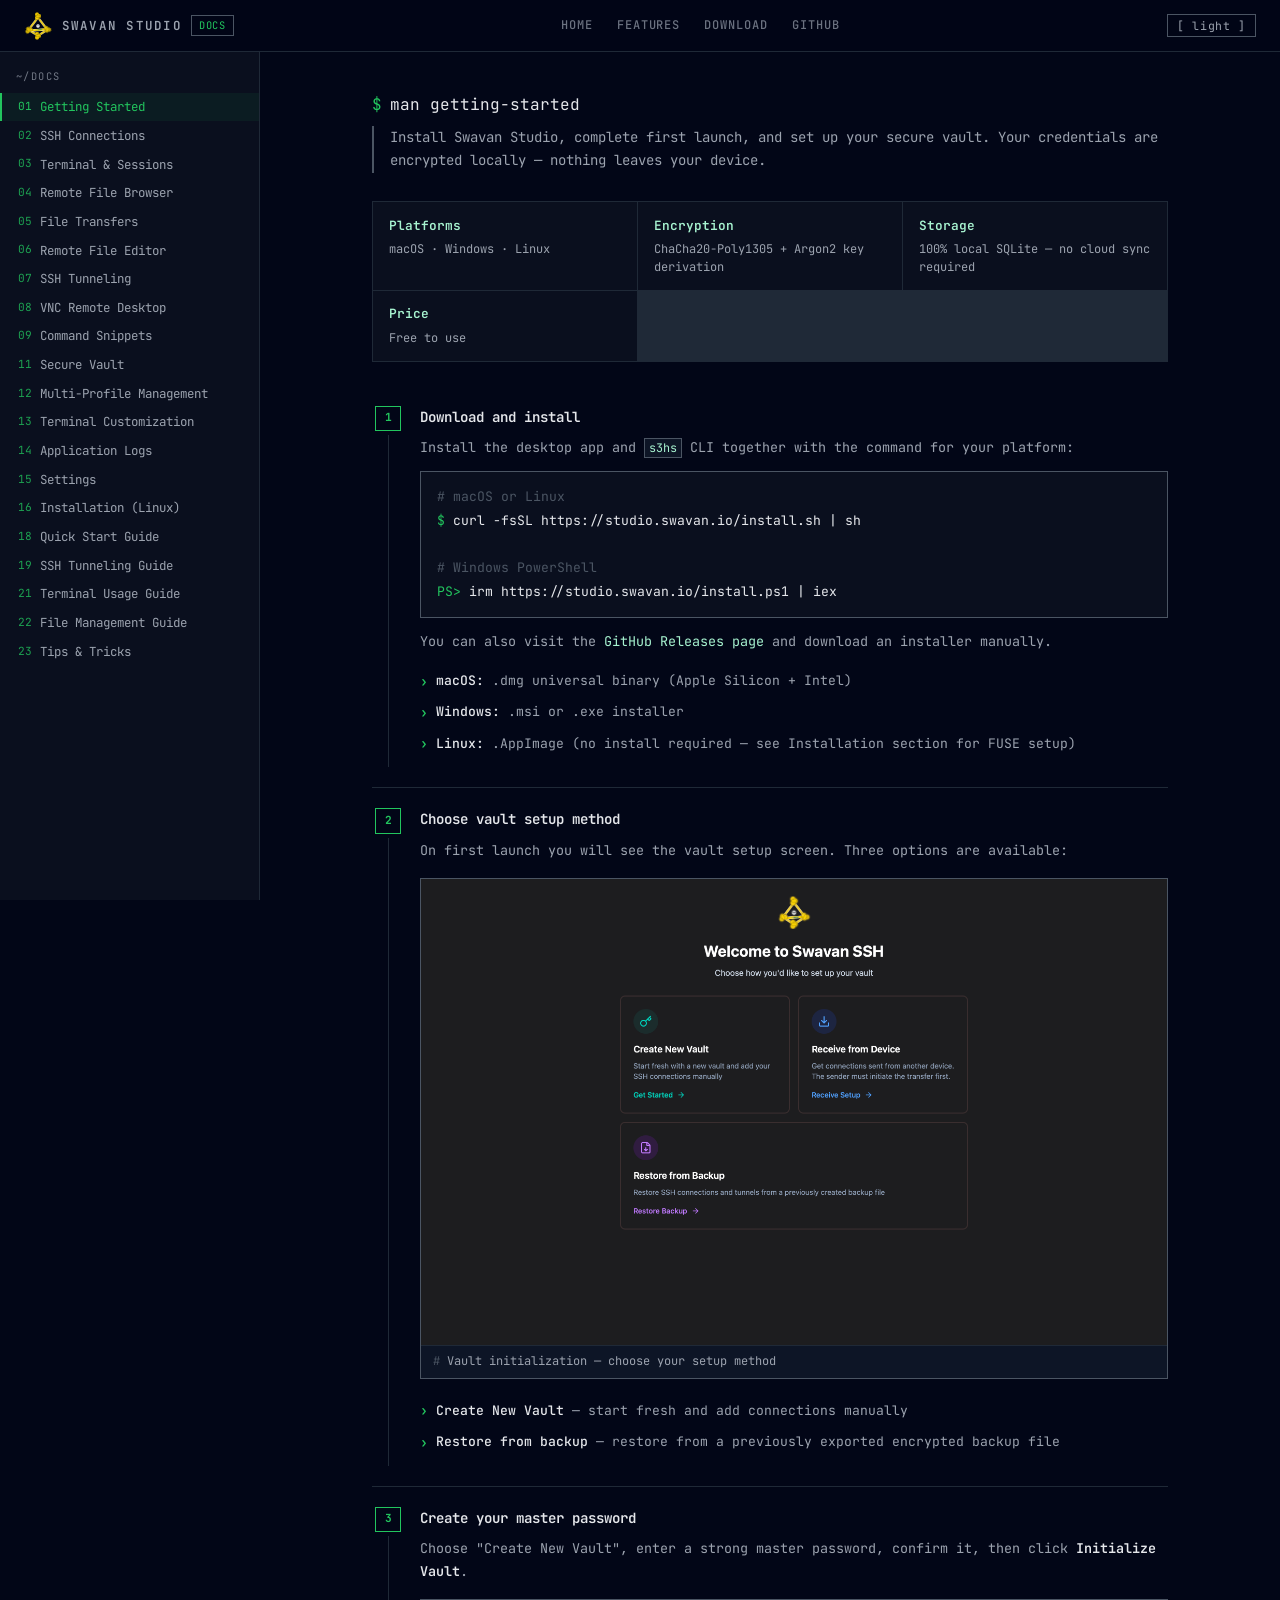
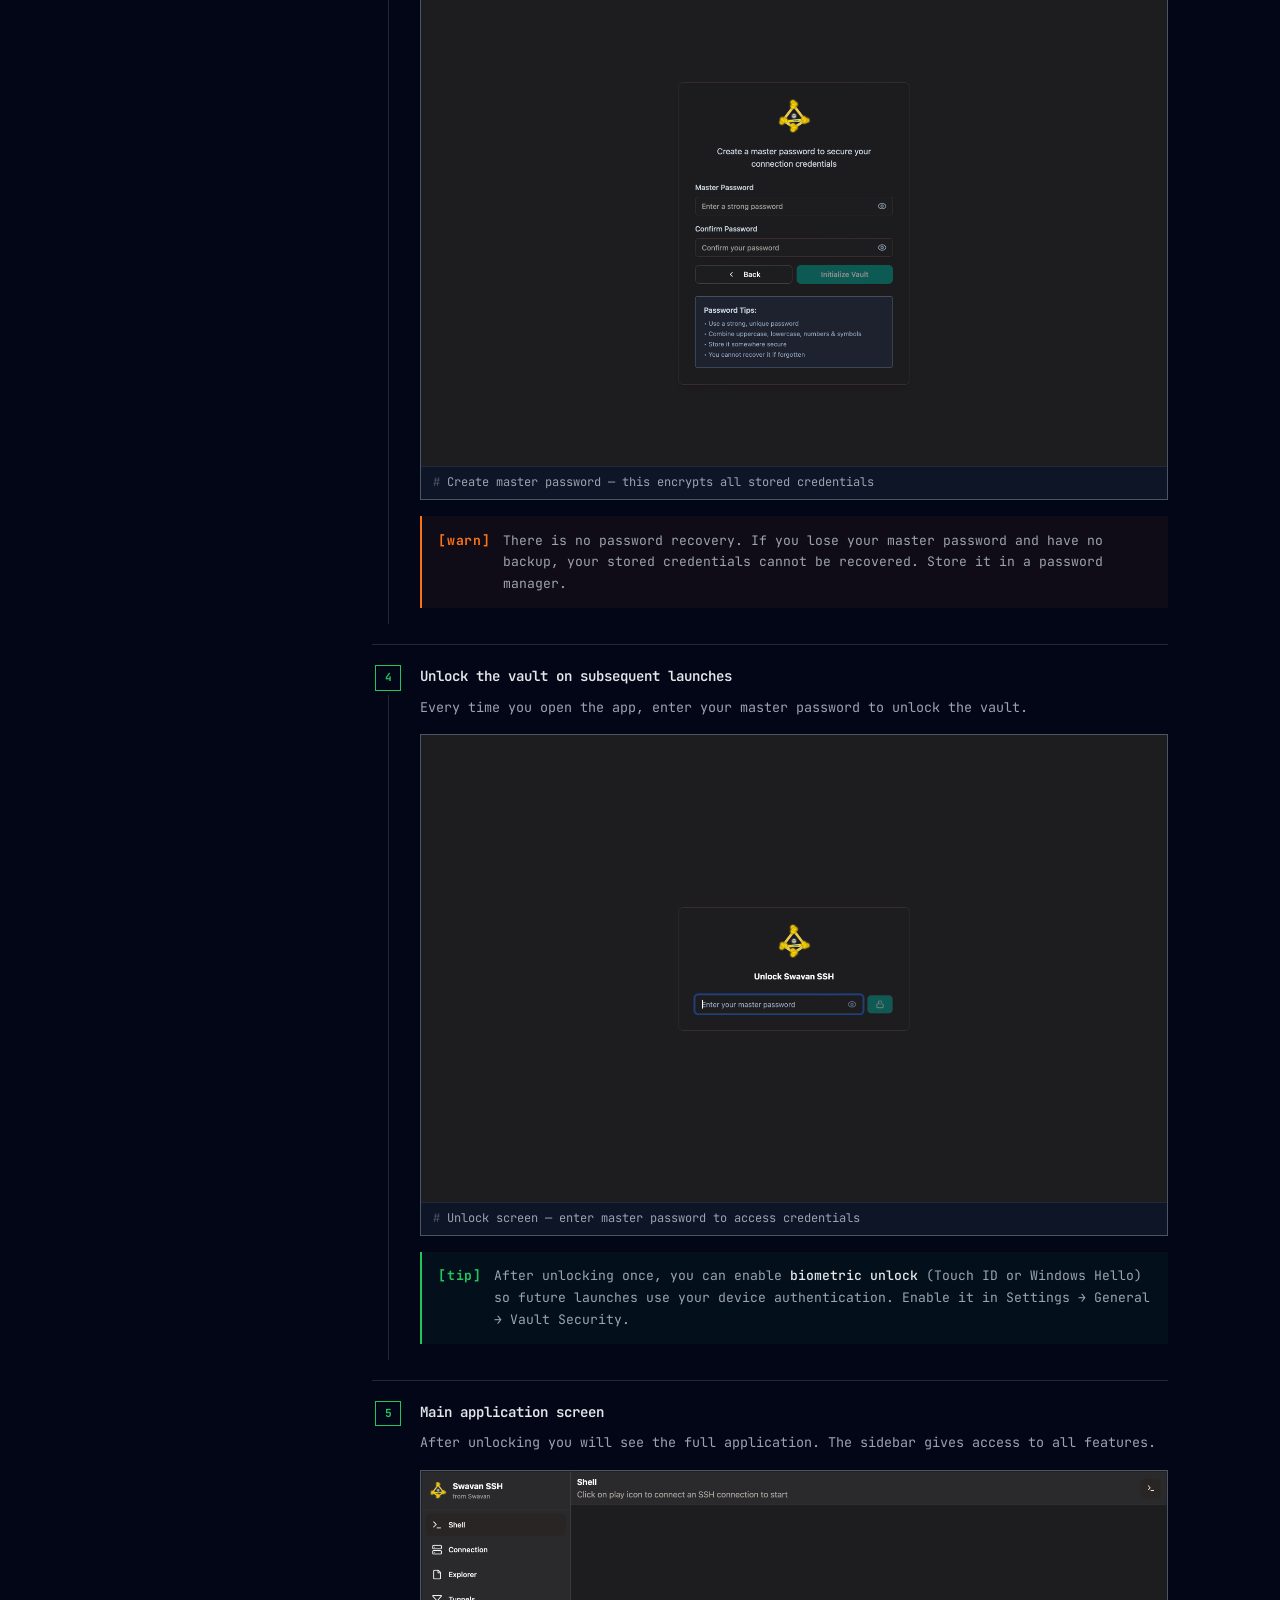
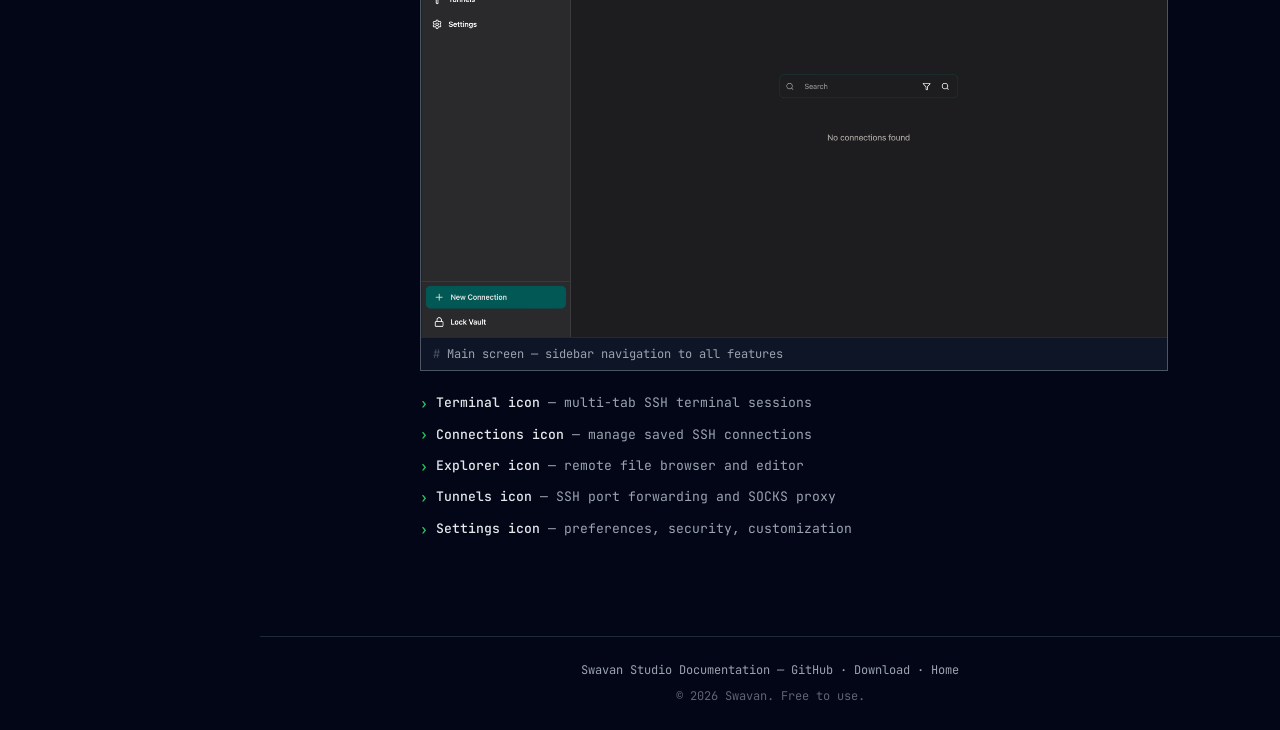
==== commit c6695d1b: "fix(site): update canonical URLs and support links" ====
--- a/docs.html
+++ b/docs.html
@@ -9,21 +9,21 @@
   <meta name="keywords" content="SSH client documentation, SSH GUI guide, SSH terminal tutorial, SSH tunnel setup, SFTP file browser, SSH connection manager, SSH key management, port forwarding guide, VNC remote desktop, command snippets, secure vault, biometric unlock, SSH studio docs, remote server management">
   <meta name="author" content="Swavan">
   <meta name="robots" content="index, follow">
-  <link rel="canonical" href="https://swavan.github.io/studio/docs.html">
+  <link rel="canonical" href="https://studio.swavan.io/docs.html">
 
   <!-- Open Graph / Facebook -->
   <meta property="og:type" content="article">
-  <meta property="og:url" content="https://swavan.github.io/studio/docs.html">
+  <meta property="og:url" content="https://studio.swavan.io/docs.html">
   <meta property="og:title" content="Swavan Studio Documentation - SSH, VNC, RDP &amp; Tunneling Guide">
   <meta property="og:description" content="Complete guide for Swavan Studio. Learn SSH connections, remote desktop, tunneling, file management, and more.">
-  <meta property="og:image" content="https://swavan.github.io/studio/public/icon.svg">
+  <meta property="og:image" content="https://studio.swavan.io/public/icon.svg">
   <meta property="og:site_name" content="Swavan Studio">
 
   <!-- Twitter -->
   <meta name="twitter:card" content="summary">
   <meta name="twitter:title" content="Swavan Studio Documentation - SSH, VNC, RDP &amp; Tunneling Guide">
   <meta name="twitter:description" content="Complete guide for Swavan Studio. Learn SSH connections, remote desktop, tunneling, file management, and more.">
-  <meta name="twitter:image" content="https://swavan.github.io/studio/public/icon.svg">
+  <meta name="twitter:image" content="https://studio.swavan.io/public/icon.svg">
 
   <!-- Structured Data -->
   <script type="application/ld+json">
@@ -32,7 +32,7 @@
     "@type": "TechArticle",
     "headline": "Swavan Studio Documentation",
     "description": "Complete documentation for Swavan Studio — a free remote access client with SSH, VNC and RDP, a secure vault, tunneling, SFTP file browser, command snippets, and more for macOS, Windows, and Linux.",
-    "url": "https://swavan.github.io/studio/docs.html",
+    "url": "https://studio.swavan.io/docs.html",
     "about": {
       "@type": "SoftwareApplication",
       "name": "Swavan Studio",
@@ -963,7 +963,7 @@
             <div class="step-body">
               <div class="step-title">Download and install</div>
               <p>Install the desktop app and <code>s3hs</code> CLI together with the command for your platform:</p>
-              <div class="code-block"><span class="comment"># macOS or Linux</span><br><span class="prompt">$</span> curl -fsSL https://swavan.github.io/studio/install.sh | sh<br><br><span class="comment"># Windows PowerShell</span><br><span class="prompt">PS&gt;</span> irm https://swavan.github.io/studio/install.ps1 | iex</div>
+              <div class="code-block"><span class="comment"># macOS or Linux</span><br><span class="prompt">$</span> curl -fsSL https://studio.swavan.io/install.sh | sh<br><br><span class="comment"># Windows PowerShell</span><br><span class="prompt">PS&gt;</span> irm https://studio.swavan.io/install.ps1 | iex</div>
               <p>You can also visit the <a href="https://github.com/swavan/studio/releases/latest" target="_blank" rel="noopener">GitHub Releases page</a> and download an installer manually.</p>
               <ul class="doc-list">
                 <li><strong>macOS:</strong> .dmg universal binary (Apple Silicon + Intel)</li>
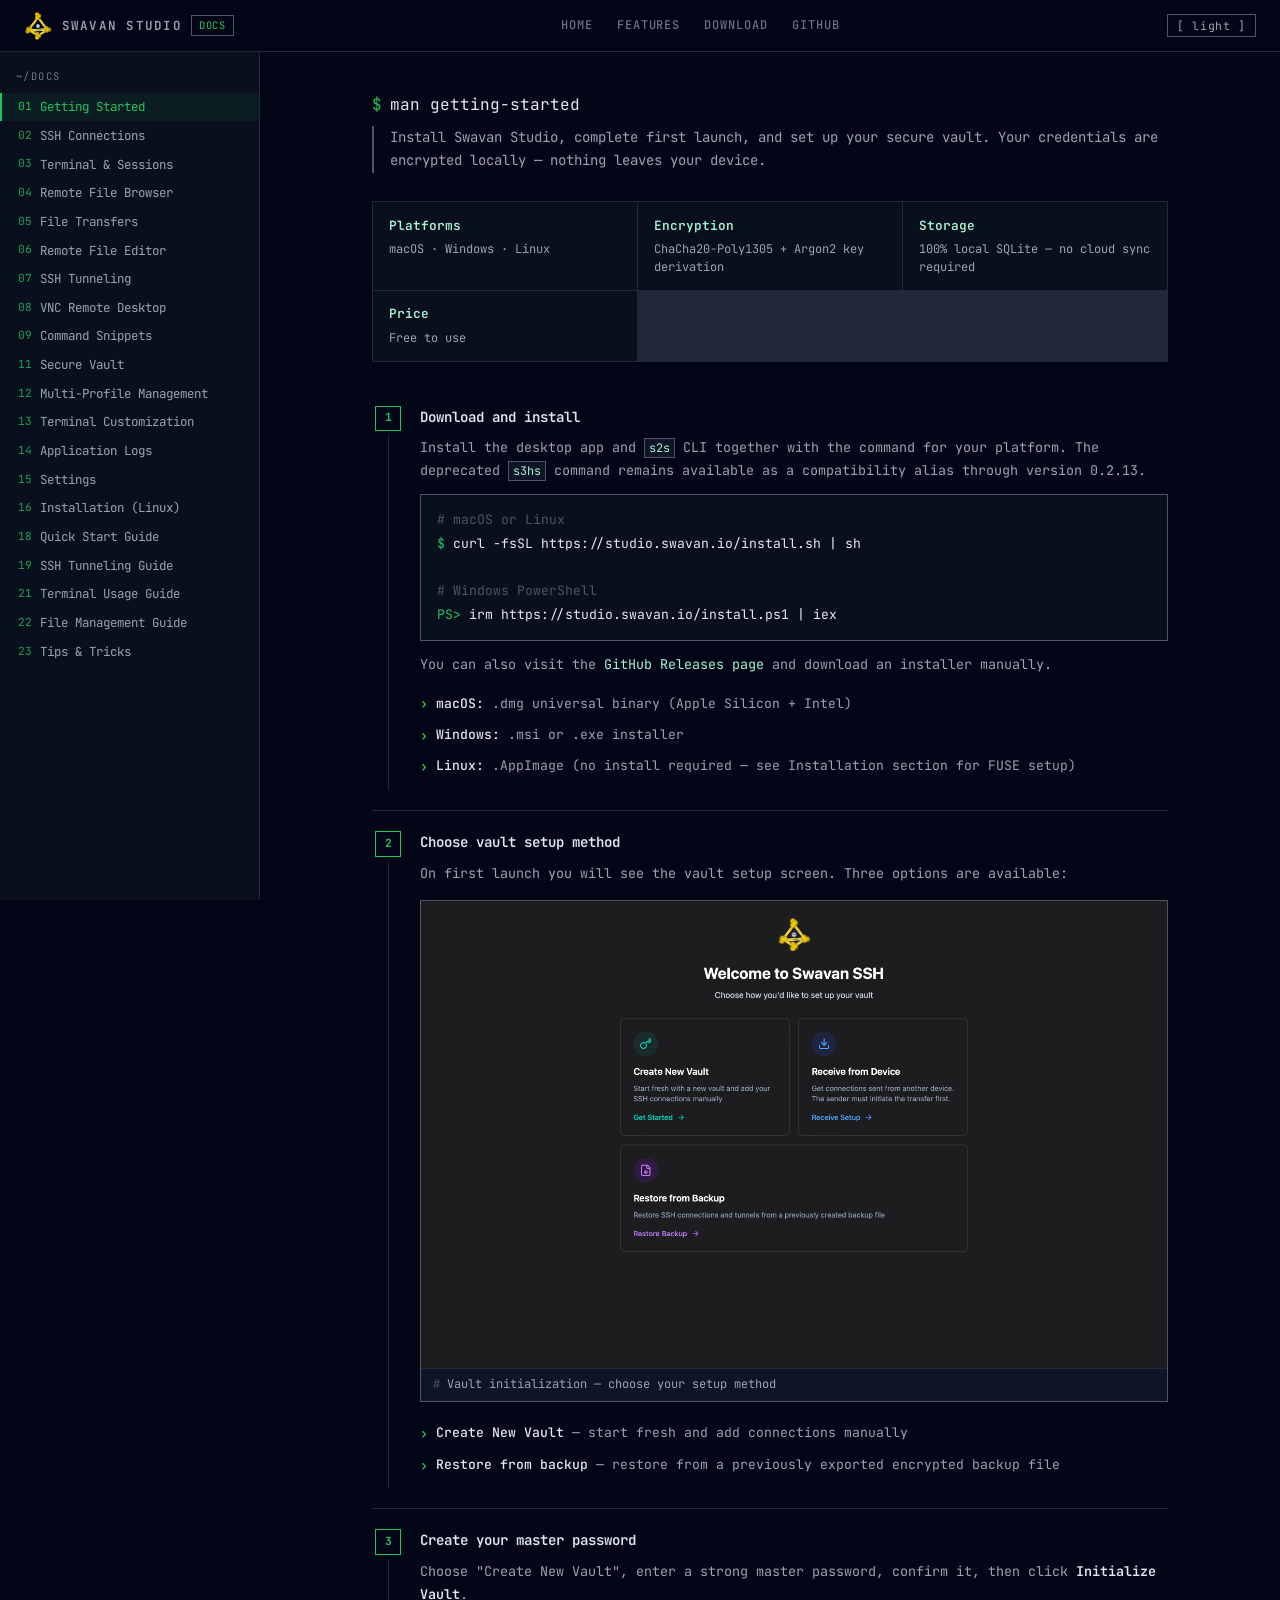
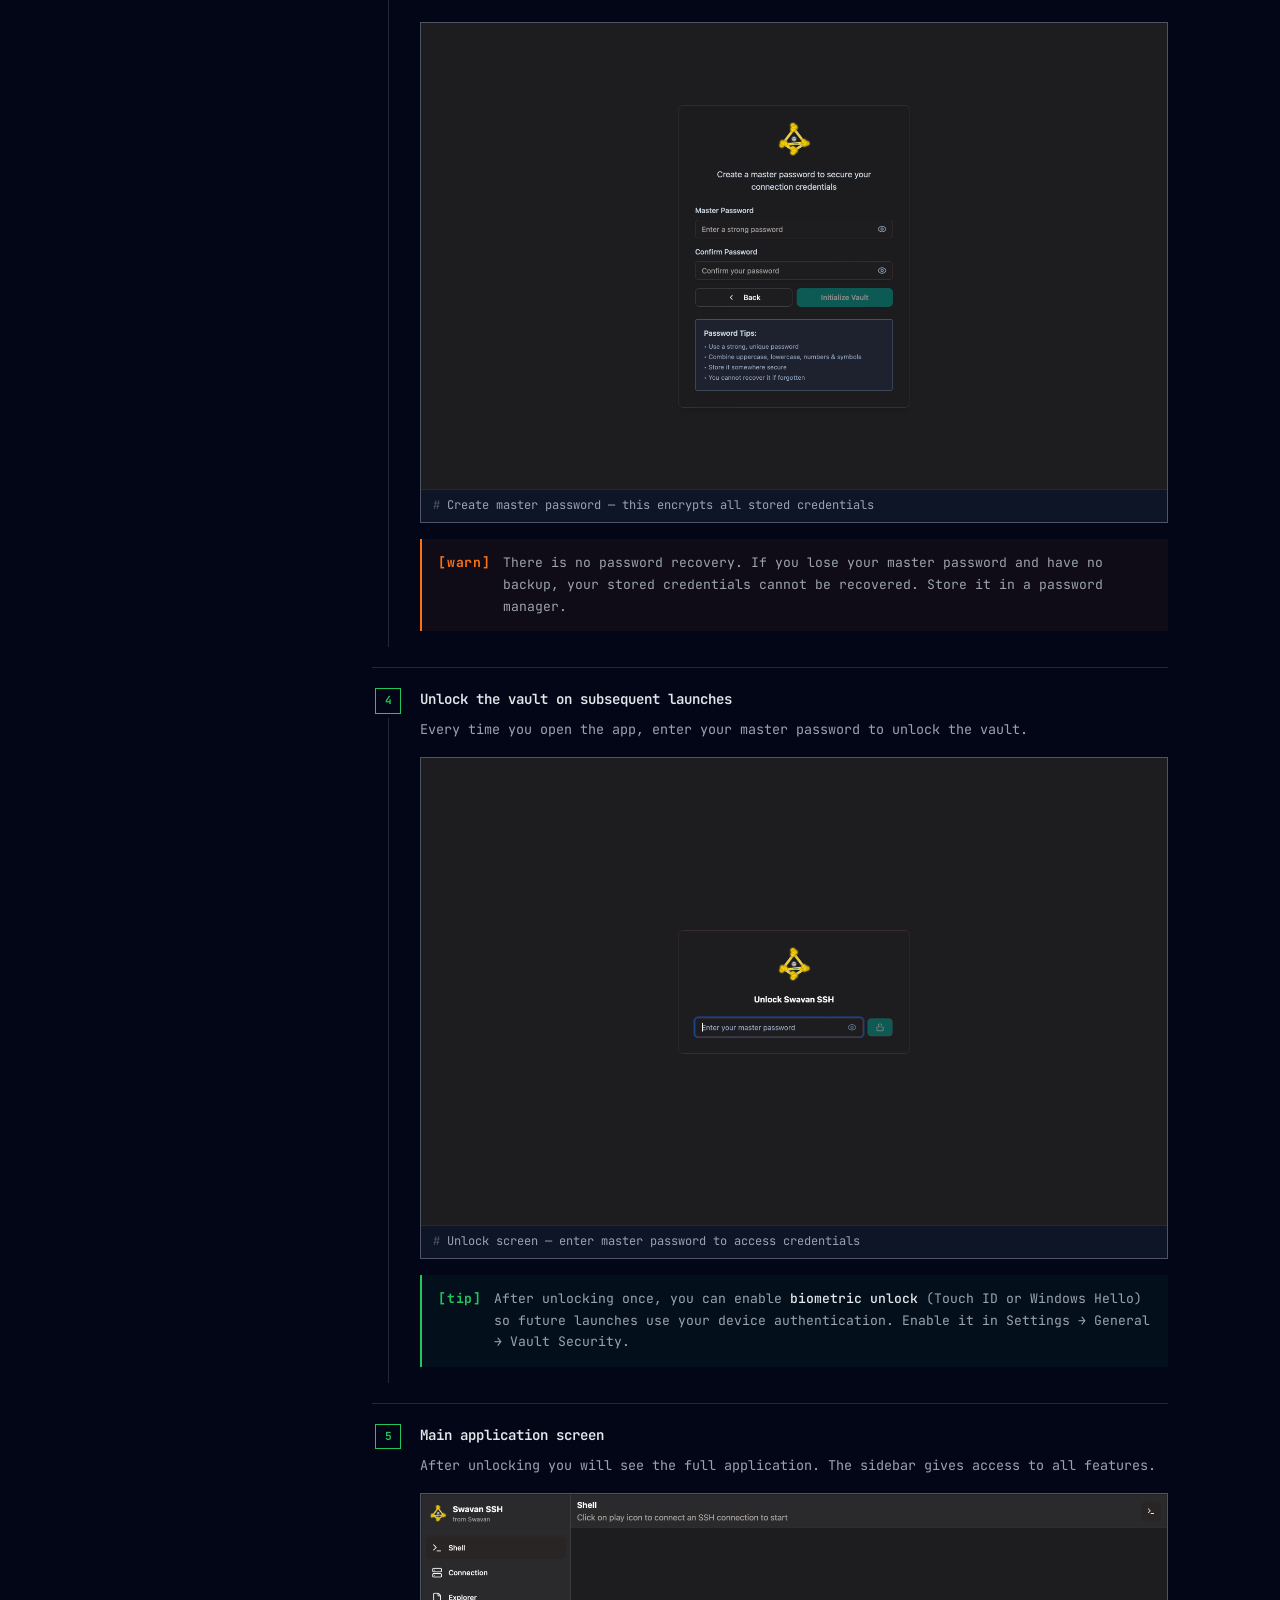
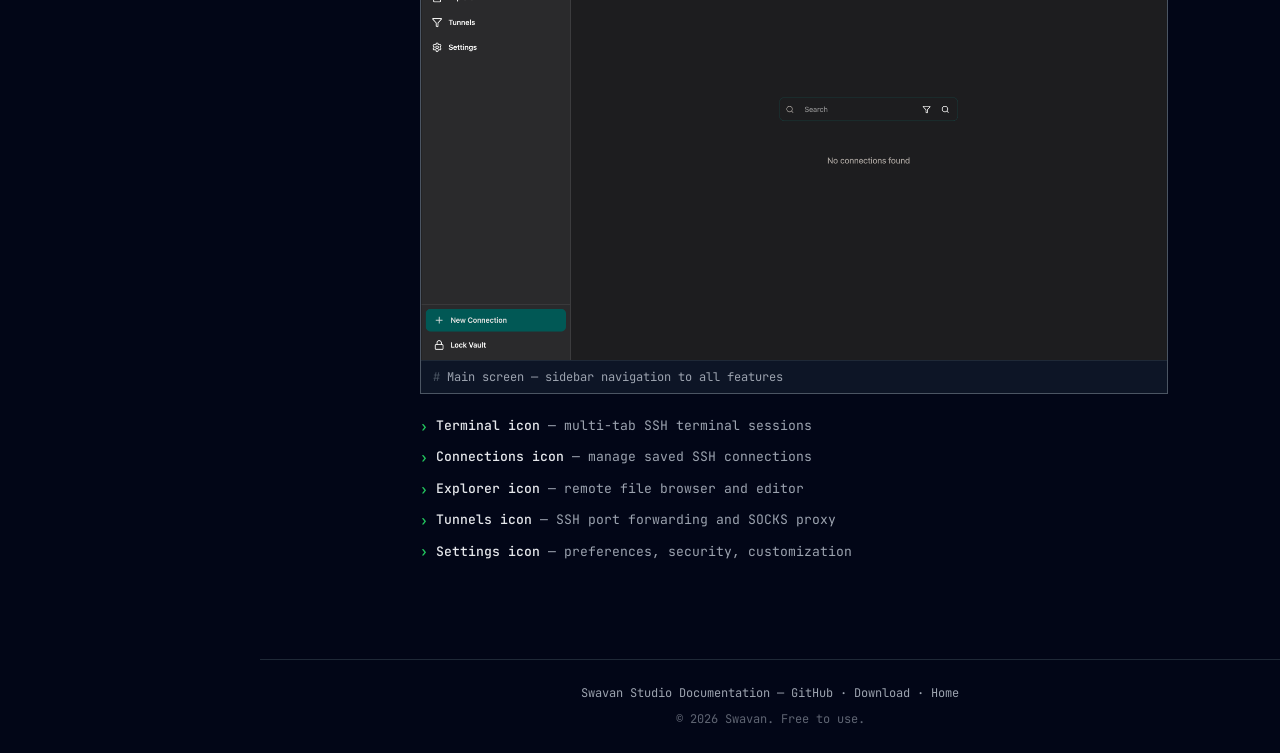
==== commit 7415203f: "fix(installer): install canonical s2s command" ====
--- a/docs.html
+++ b/docs.html
@@ -962,7 +962,7 @@
             </div>
             <div class="step-body">
               <div class="step-title">Download and install</div>
-              <p>Install the desktop app and <code>s3hs</code> CLI together with the command for your platform:</p>
+              <p>Install the desktop app and <code>s2s</code> CLI together with the command for your platform. The deprecated <code>s3hs</code> command remains available as a compatibility alias through version 0.2.13.</p>
               <div class="code-block"><span class="comment"># macOS or Linux</span><br><span class="prompt">$</span> curl -fsSL https://studio.swavan.io/install.sh | sh<br><br><span class="comment"># Windows PowerShell</span><br><span class="prompt">PS&gt;</span> irm https://studio.swavan.io/install.ps1 | iex</div>
               <p>You can also visit the <a href="https://github.com/swavan/studio/releases/latest" target="_blank" rel="noopener">GitHub Releases page</a> and download an installer manually.</p>
               <ul class="doc-list">
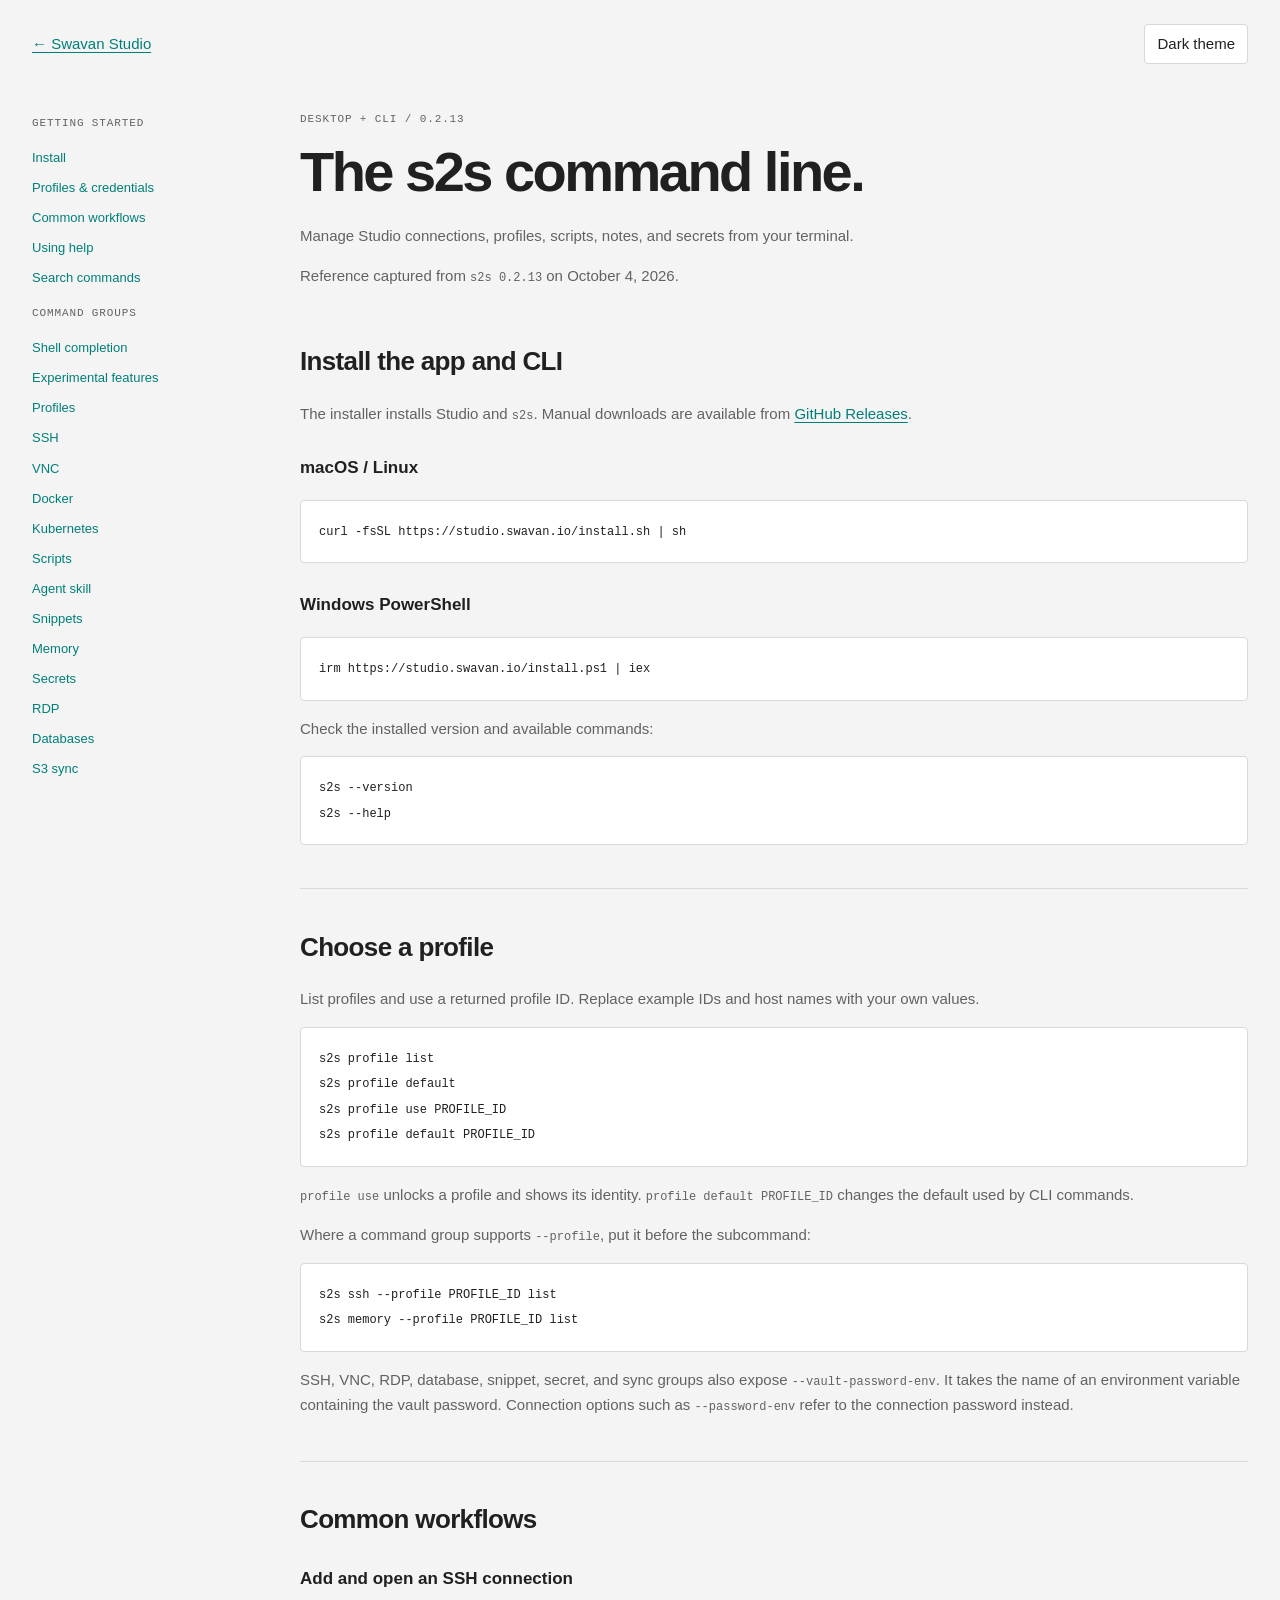
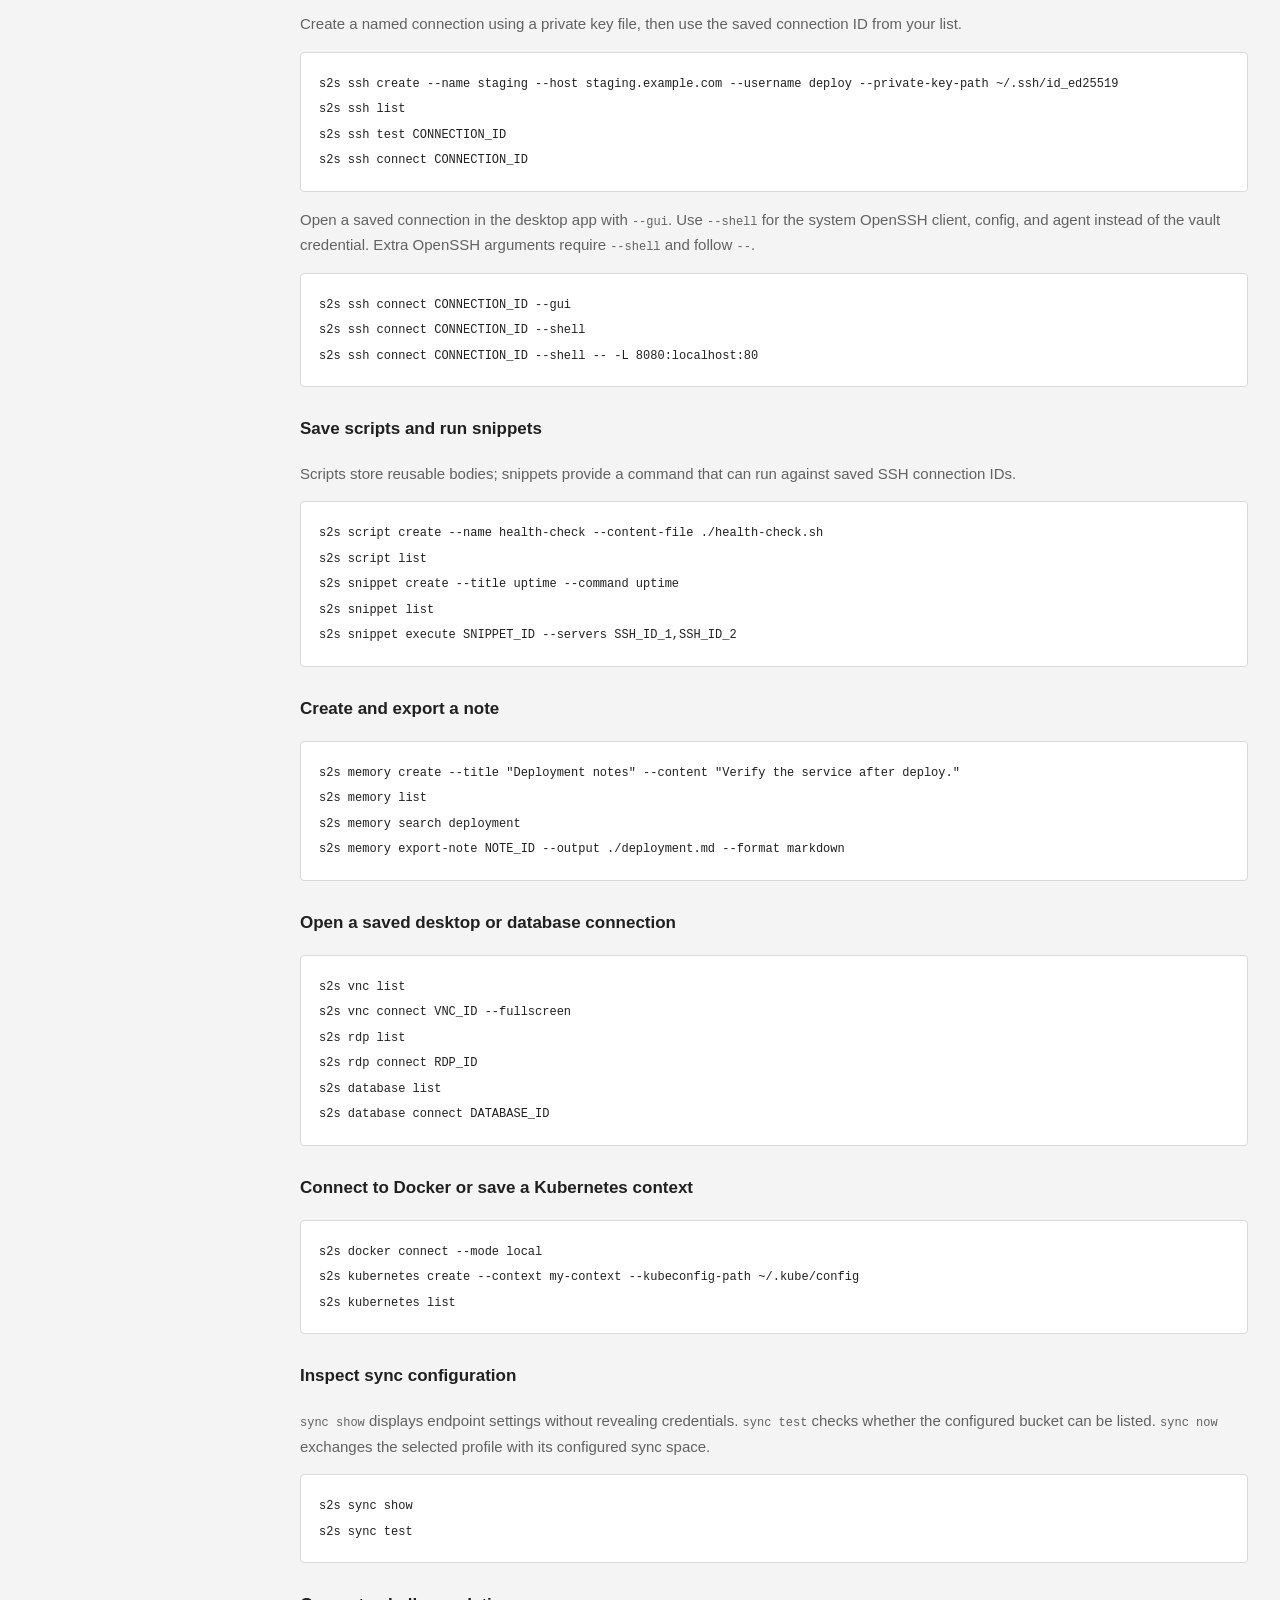
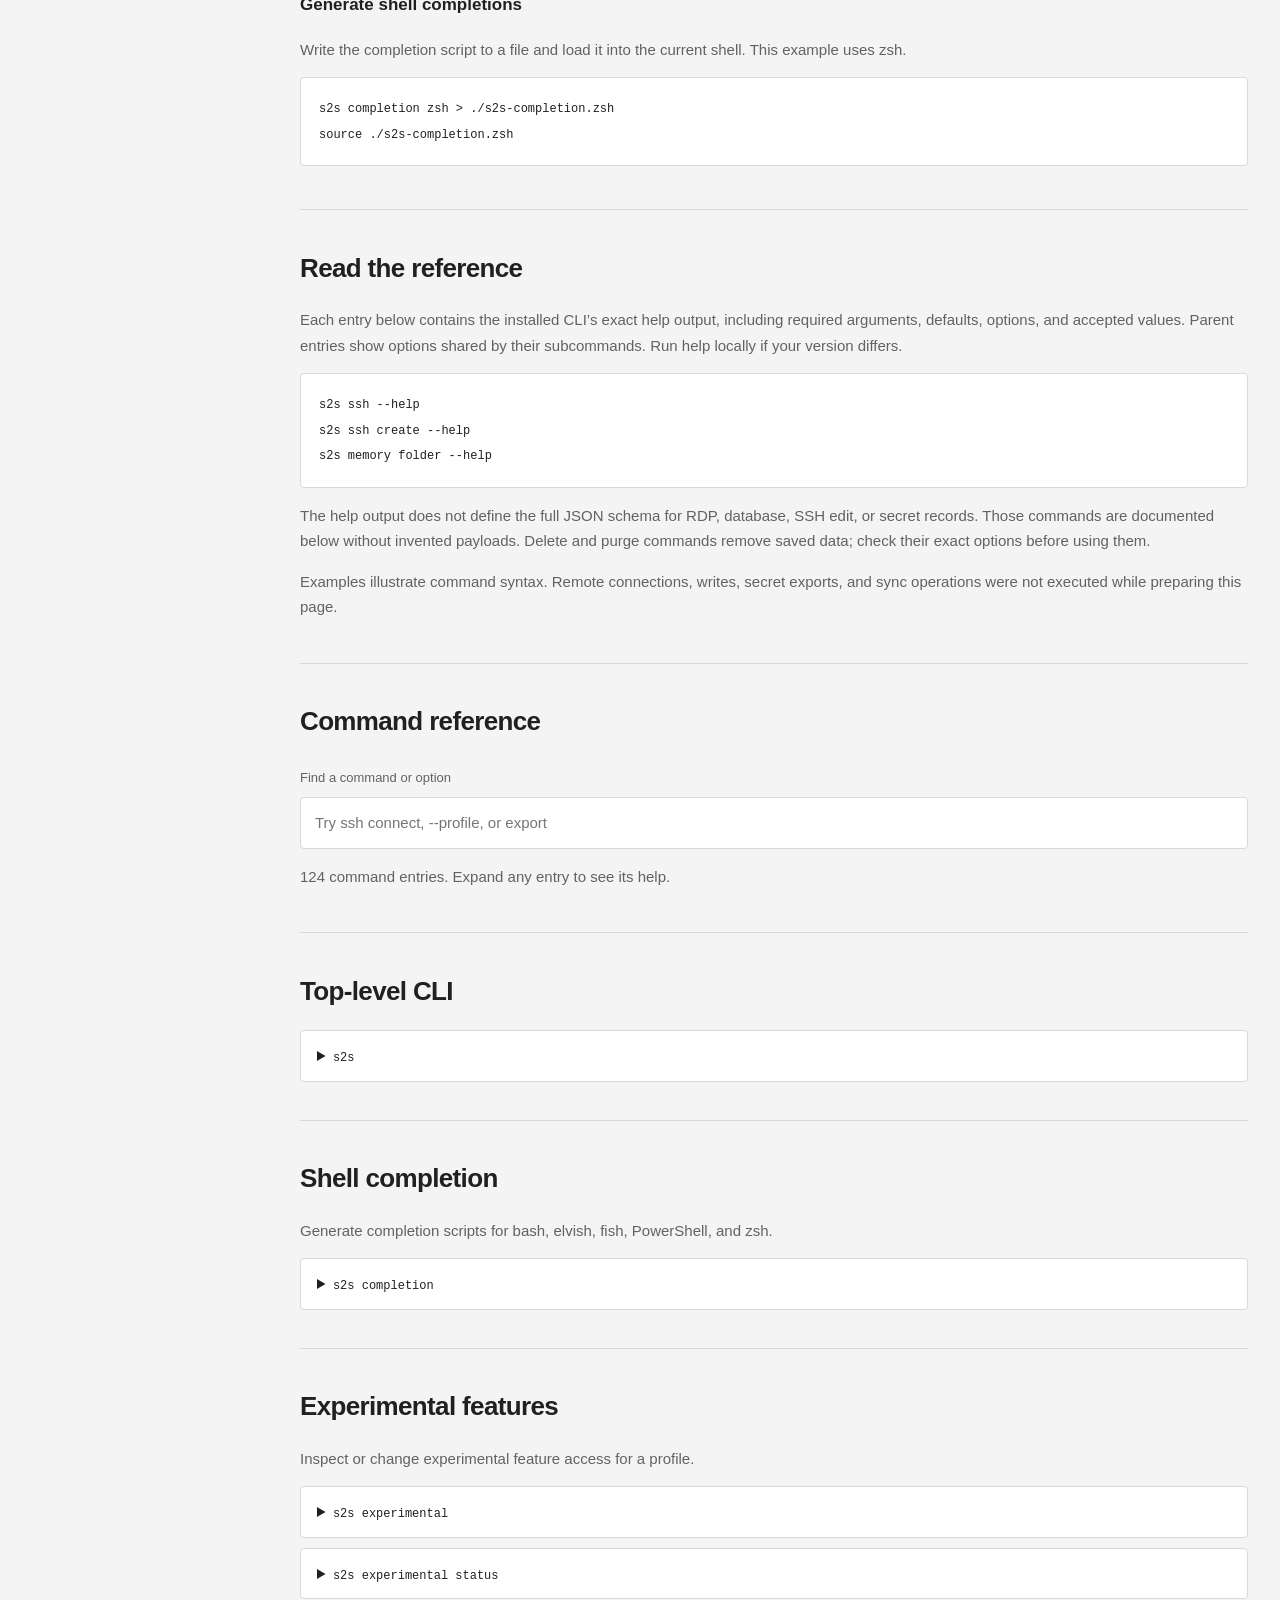
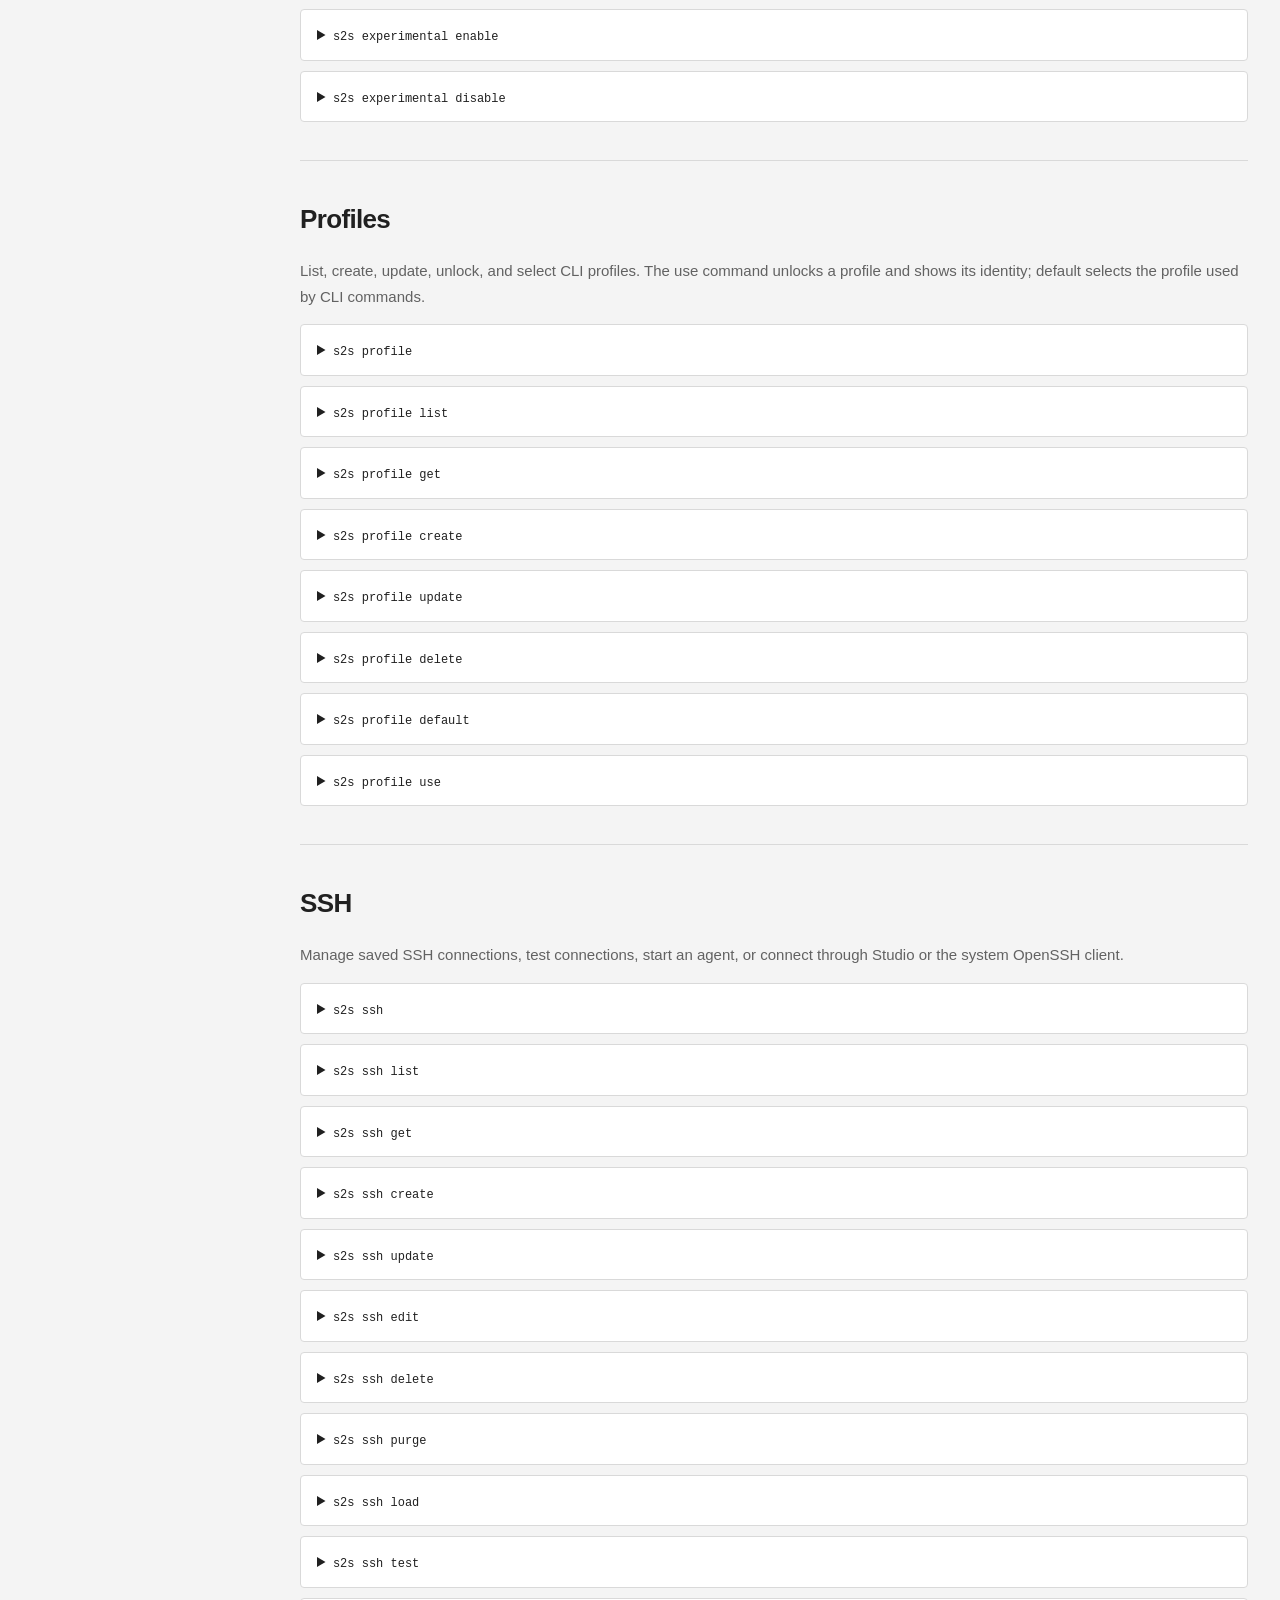
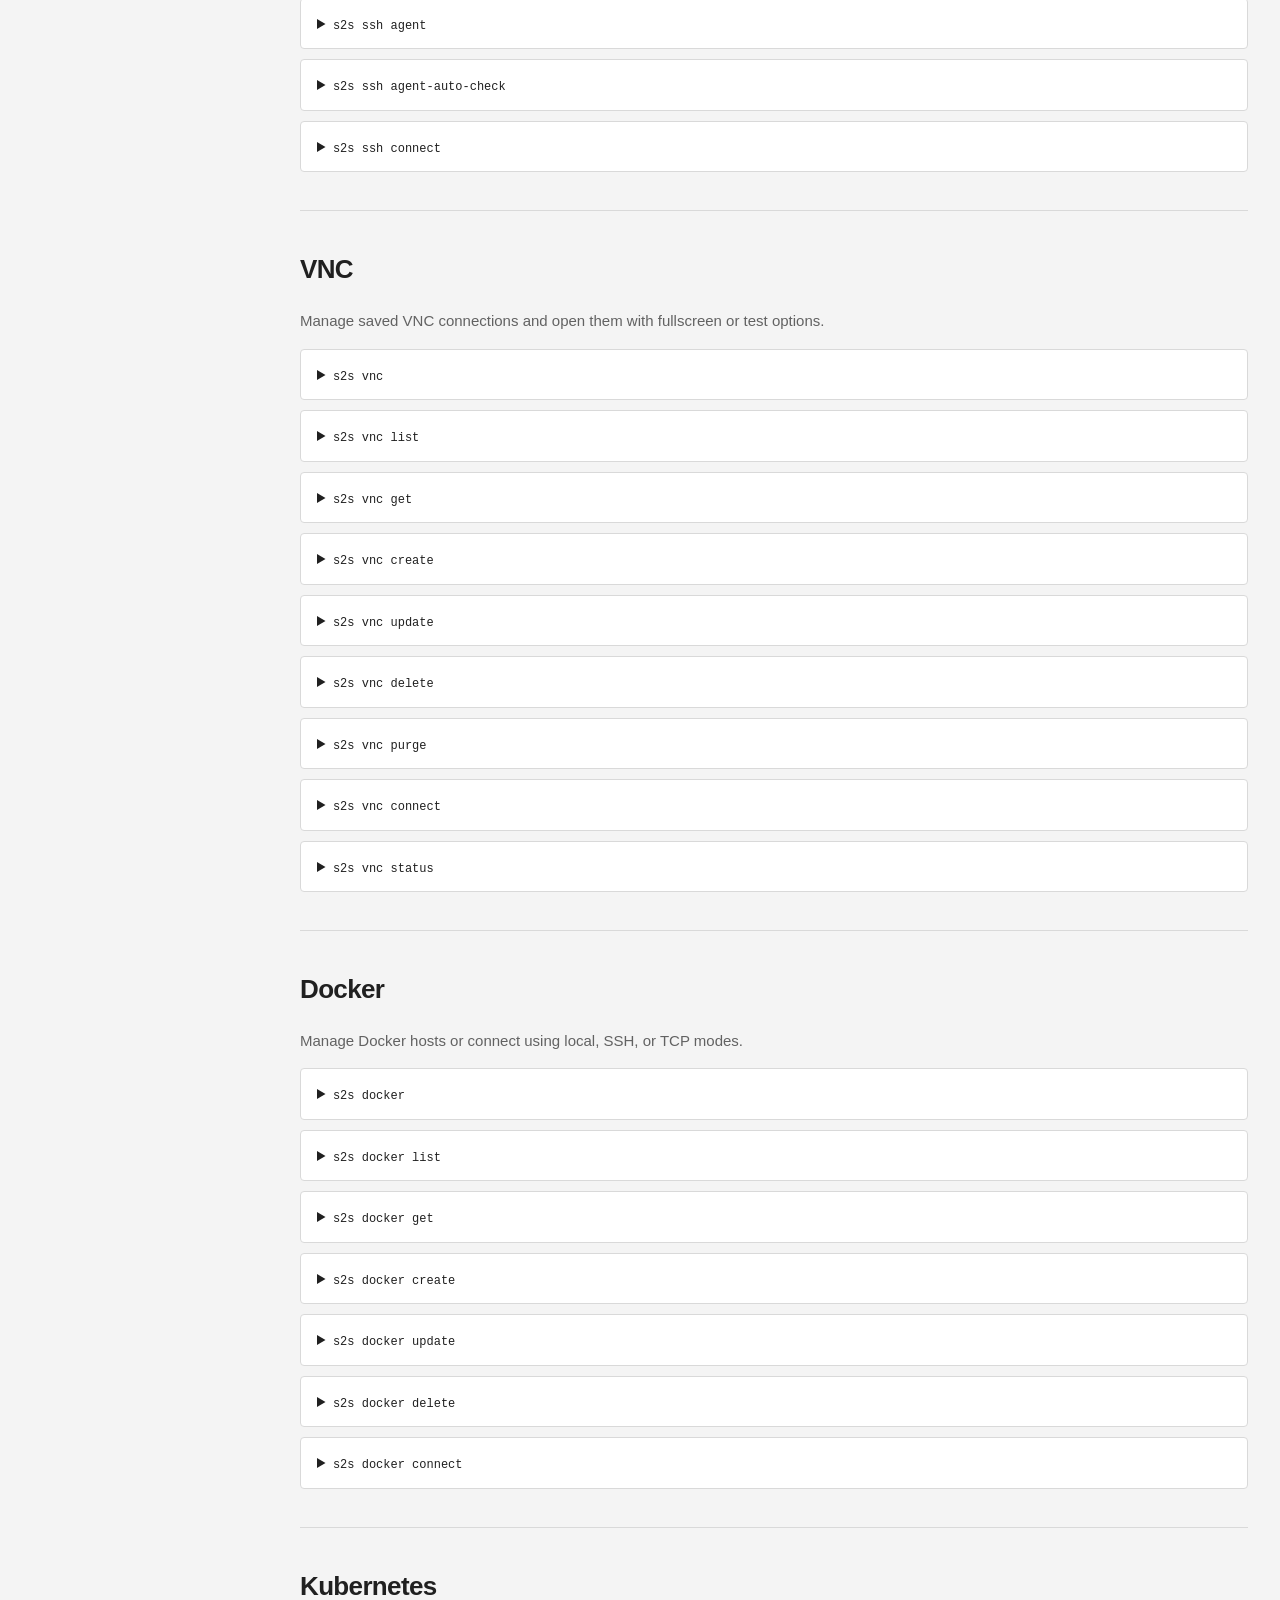
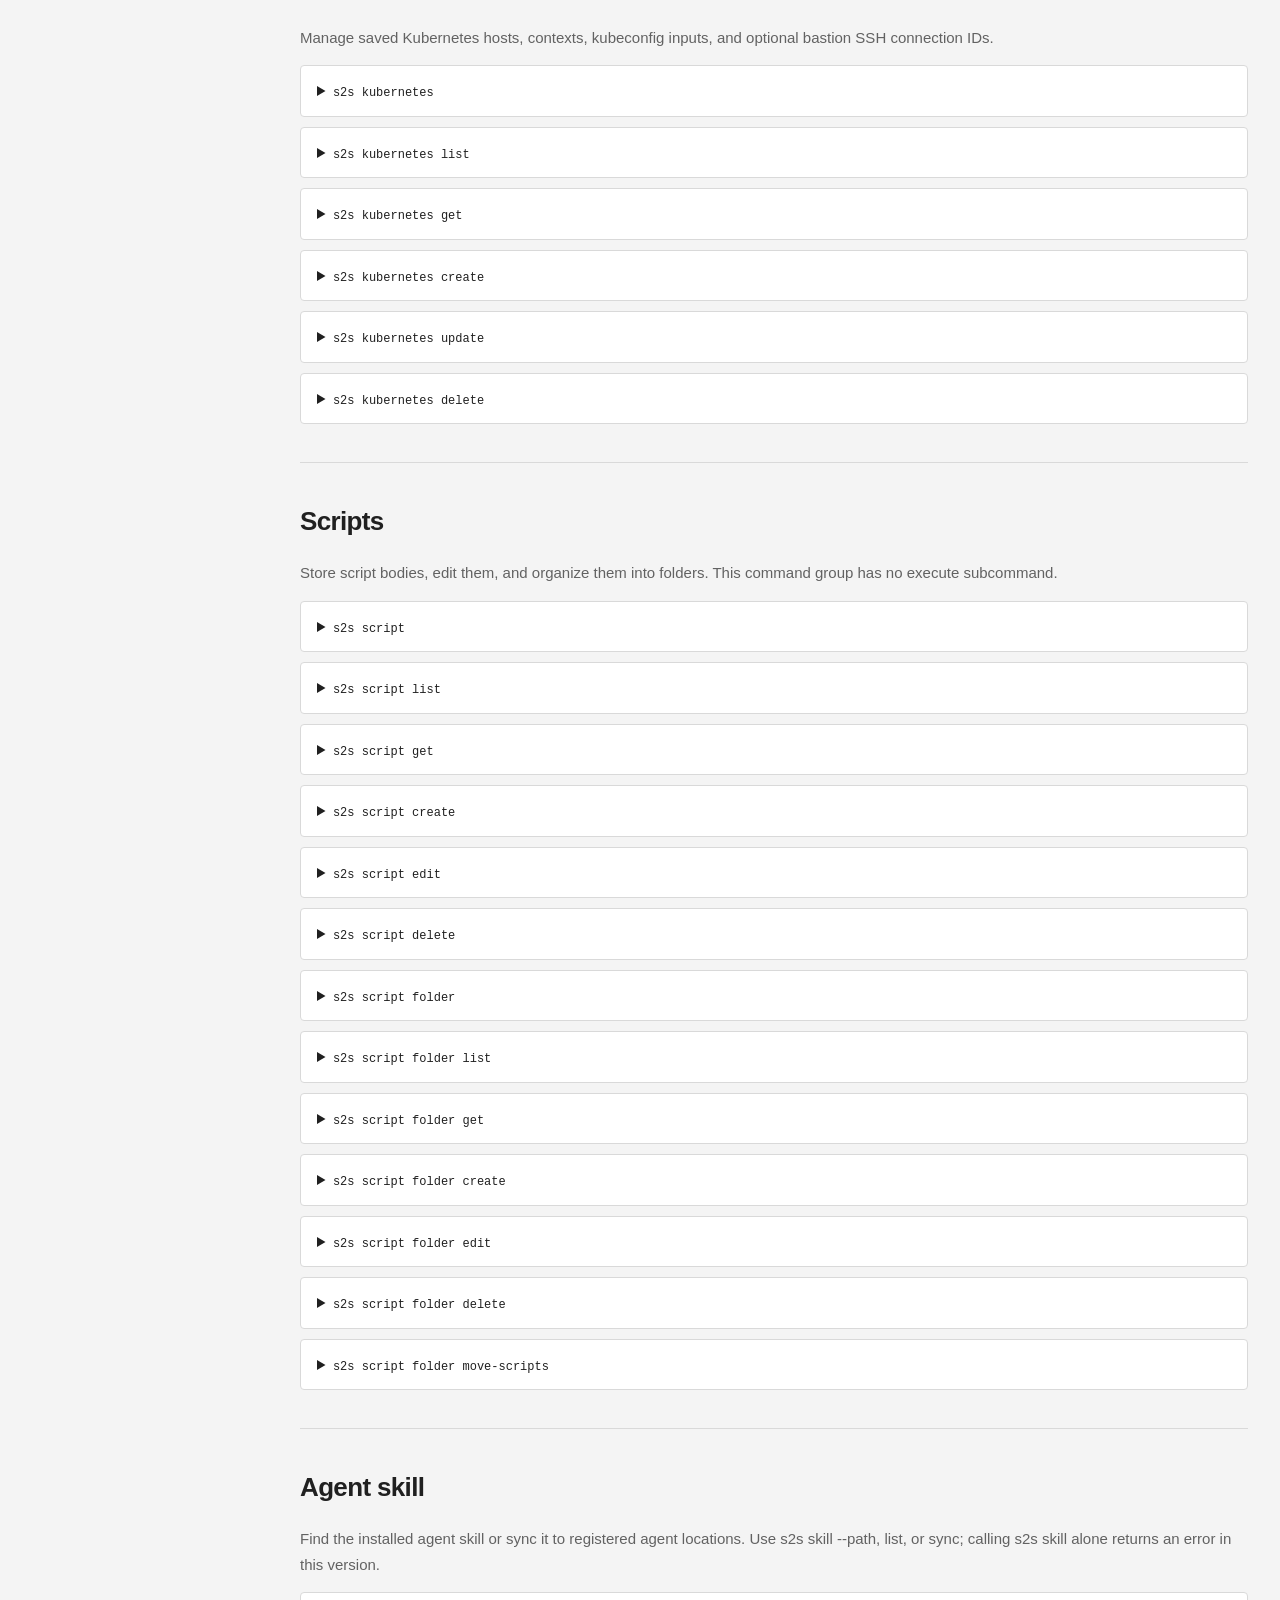
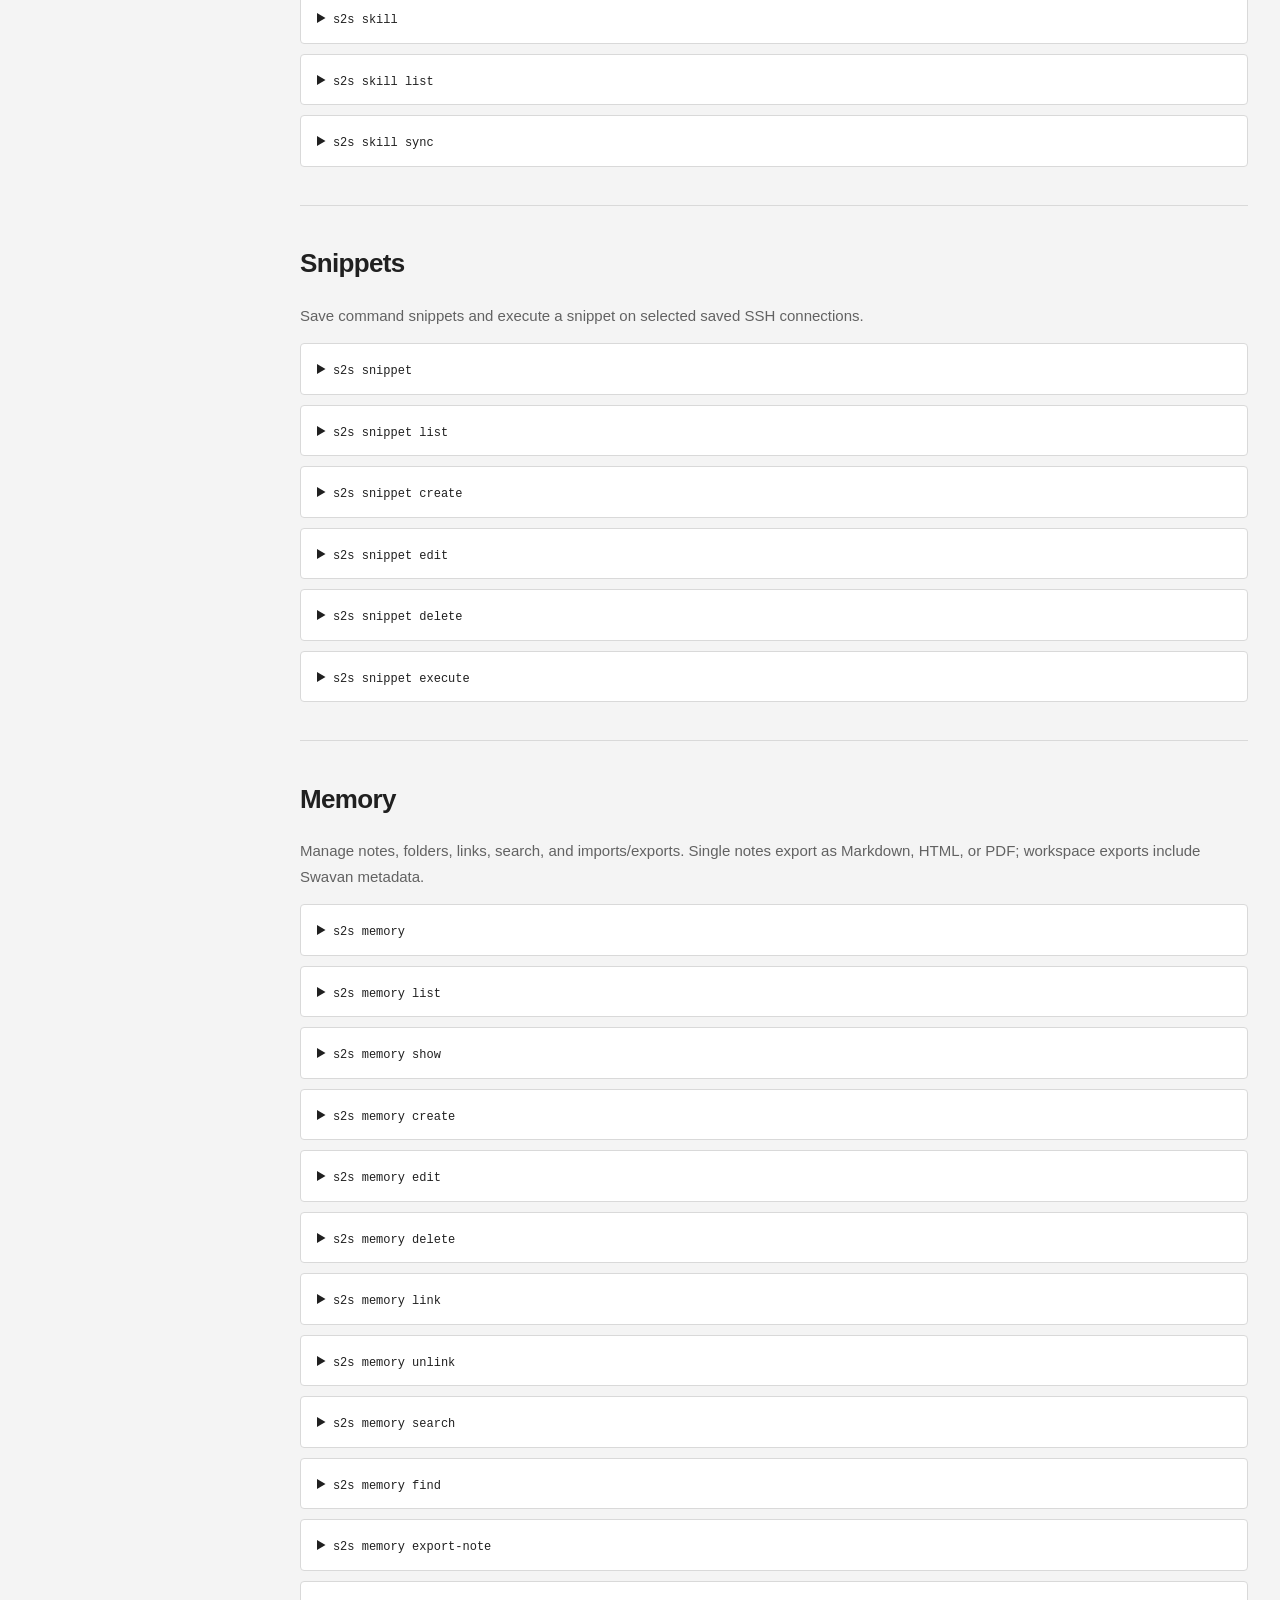
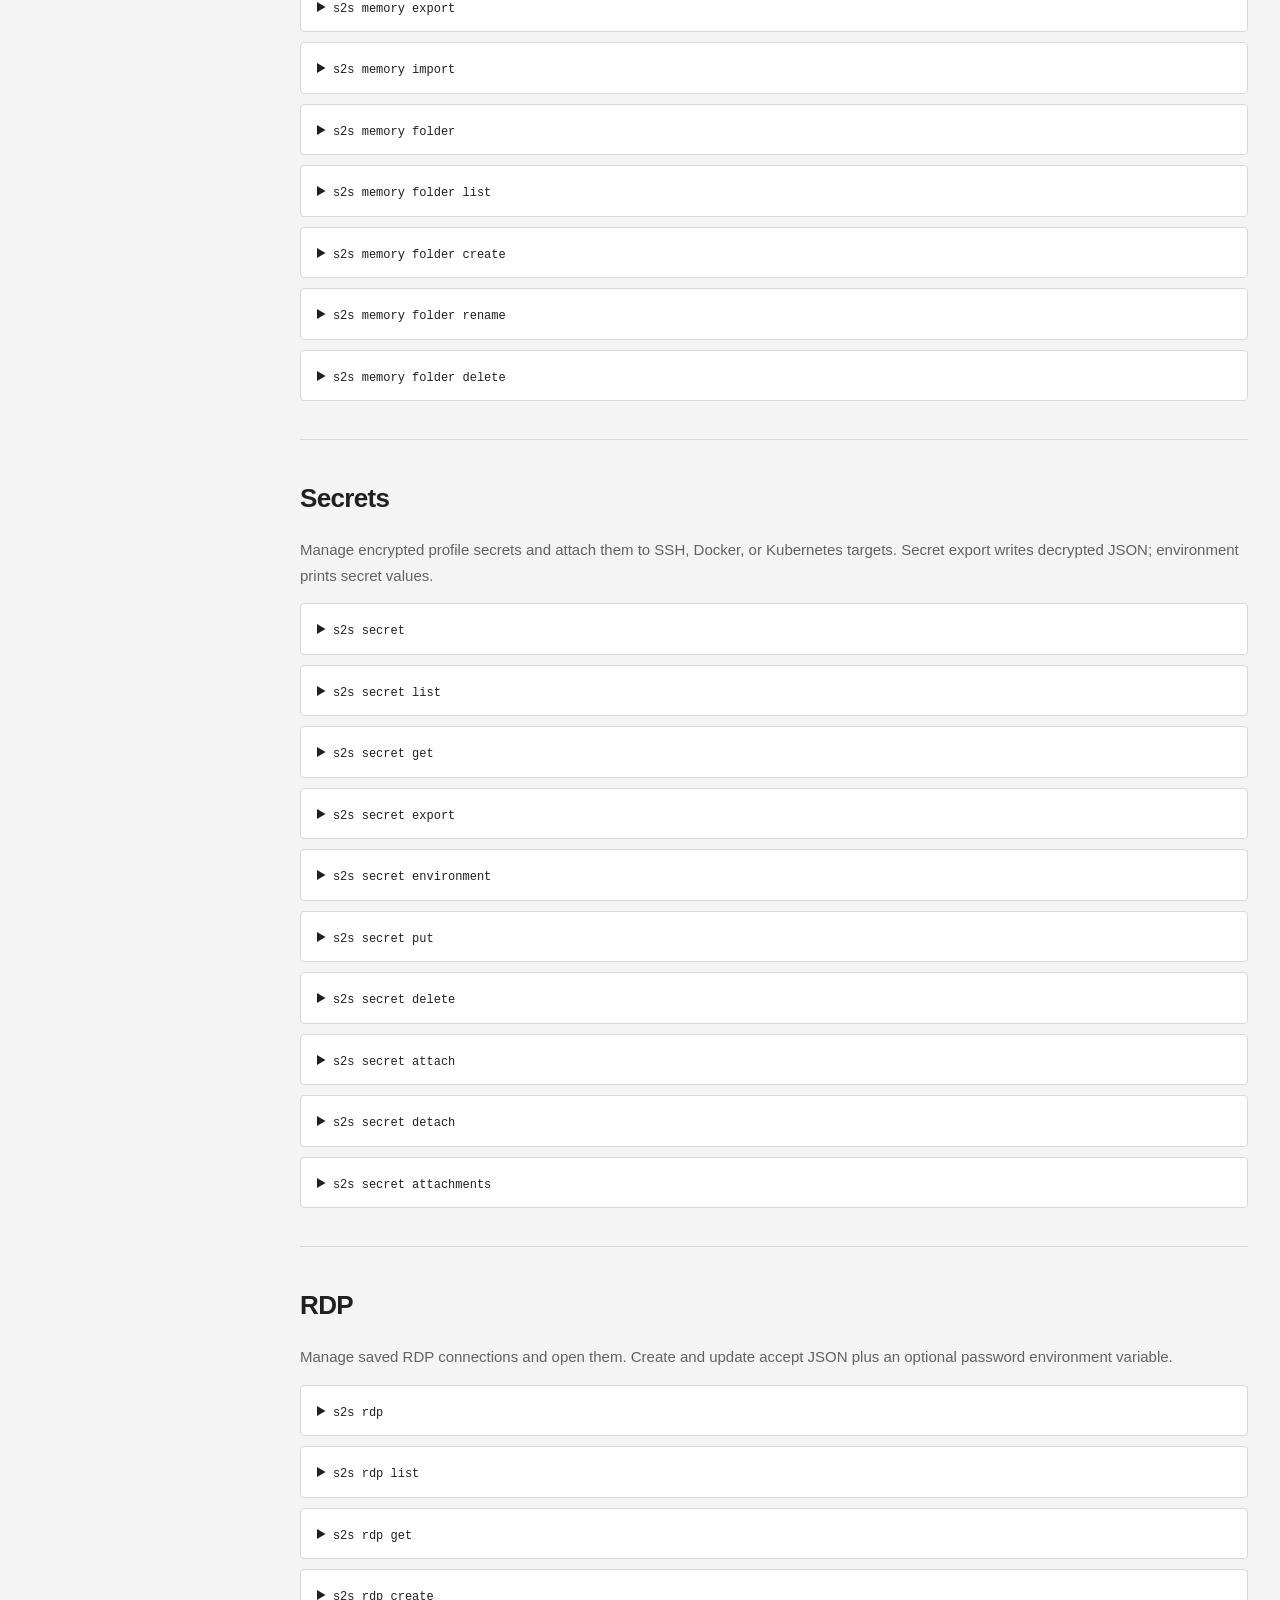
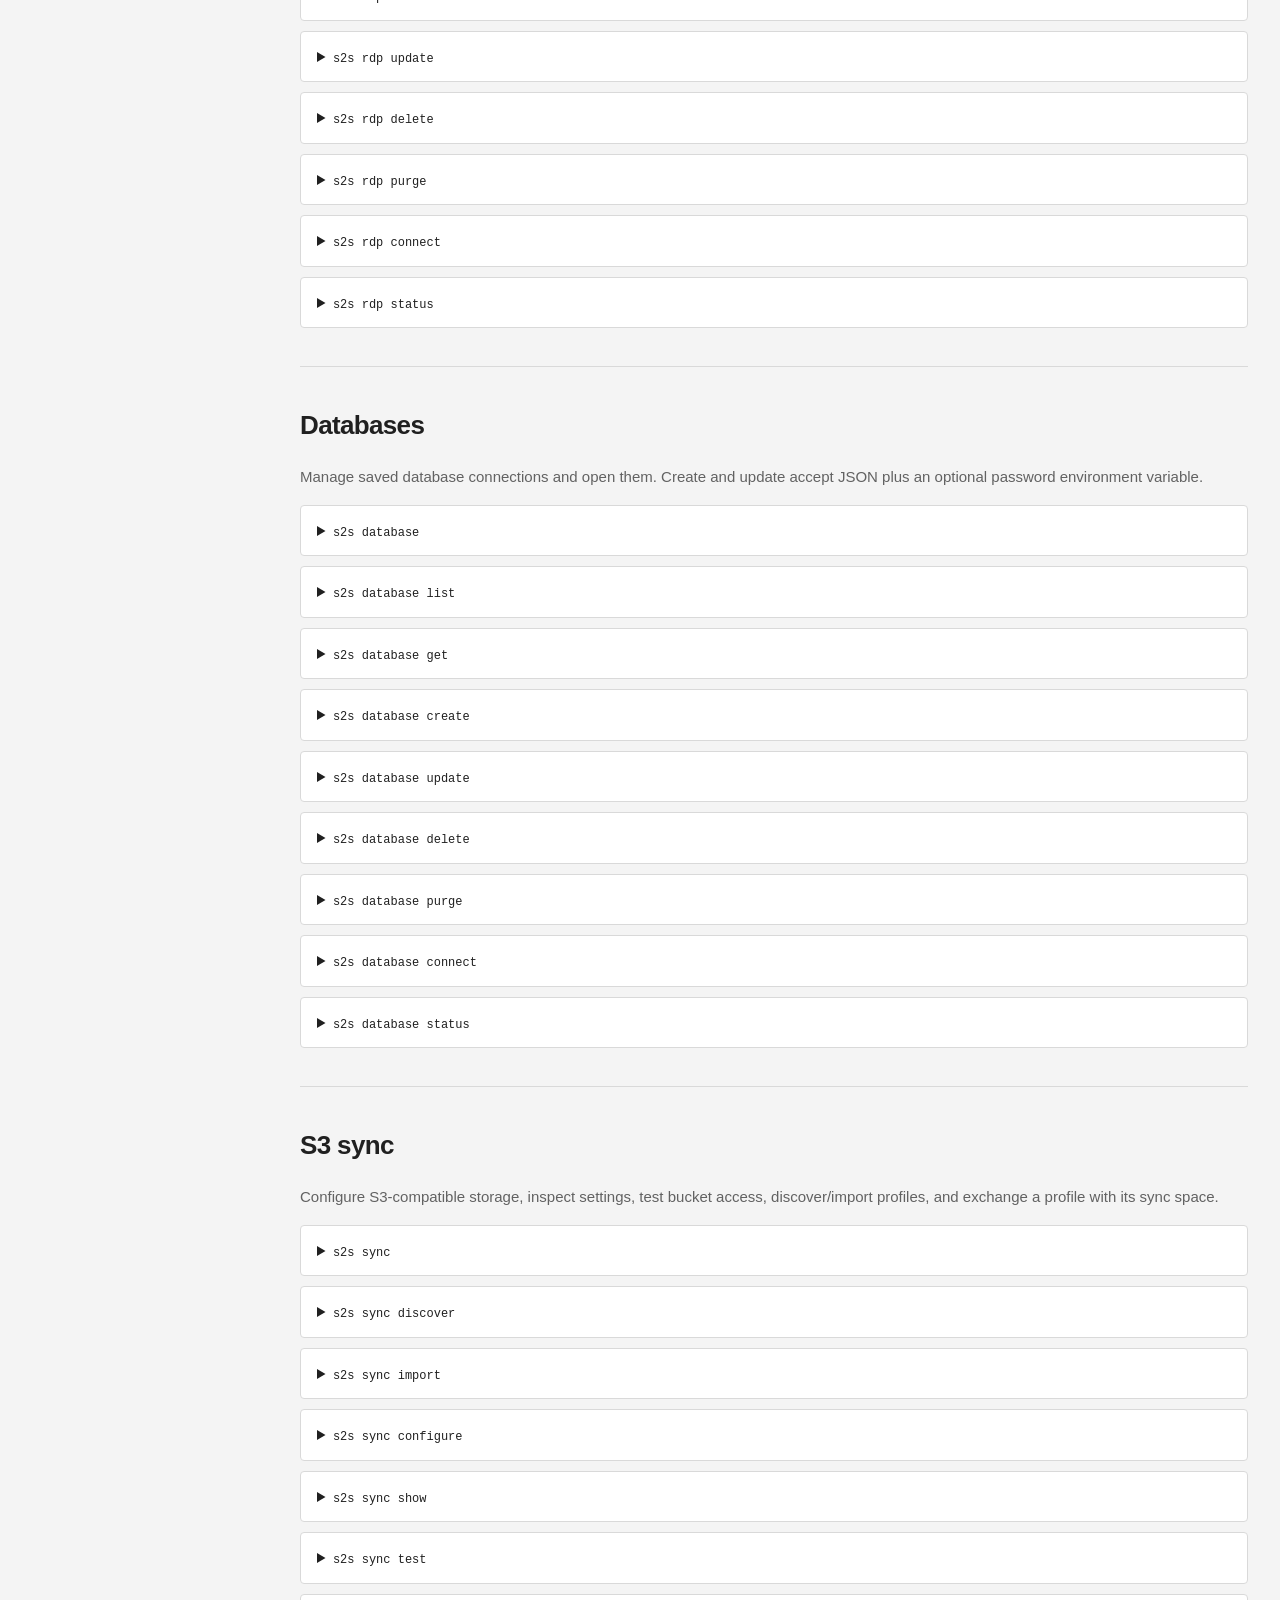
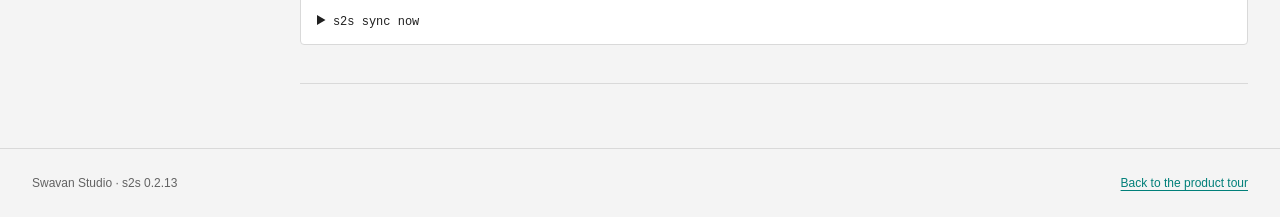
==== commit 63df7f0e: "feat: refresh product tour and s2s CLI documentation" ====
--- a/docs.html
+++ b/docs.html
@@ -1,2869 +1,1138 @@
 <!DOCTYPE html>
-<html lang="en">
-<head>
-  <meta charset="UTF-8">
-  <meta name="viewport" content="width=device-width, initial-scale=1.0">
-  <meta name="color-scheme" content="dark light">
-  <title>Swavan Studio Documentation - SSH, VNC, RDP, Tunneling &amp; File Management Guide</title>
-  <meta name="description" content="Complete documentation for Swavan Studio — a free remote access client with SSH, VNC and RDP, a secure vault, tunneling, SFTP file browser, command snippets, and more. Available for macOS, Windows, and Linux.">
-  <meta name="keywords" content="SSH client documentation, SSH GUI guide, SSH terminal tutorial, SSH tunnel setup, SFTP file browser, SSH connection manager, SSH key management, port forwarding guide, VNC remote desktop, command snippets, secure vault, biometric unlock, SSH studio docs, remote server management">
-  <meta name="author" content="Swavan">
-  <meta name="robots" content="index, follow">
-  <link rel="canonical" href="https://studio.swavan.io/docs.html">
-
-  <!-- Open Graph / Facebook -->
-  <meta property="og:type" content="article">
-  <meta property="og:url" content="https://studio.swavan.io/docs.html">
-  <meta property="og:title" content="Swavan Studio Documentation - SSH, VNC, RDP &amp; Tunneling Guide">
-  <meta property="og:description" content="Complete guide for Swavan Studio. Learn SSH connections, remote desktop, tunneling, file management, and more.">
-  <meta property="og:image" content="https://studio.swavan.io/public/icon.svg">
-  <meta property="og:site_name" content="Swavan Studio">
-
-  <!-- Twitter -->
-  <meta name="twitter:card" content="summary">
-  <meta name="twitter:title" content="Swavan Studio Documentation - SSH, VNC, RDP &amp; Tunneling Guide">
-  <meta name="twitter:description" content="Complete guide for Swavan Studio. Learn SSH connections, remote desktop, tunneling, file management, and more.">
-  <meta name="twitter:image" content="https://studio.swavan.io/public/icon.svg">
-
-  <!-- Structured Data -->
-  <script type="application/ld+json">
-  {
-    "@context": "https://schema.org",
-    "@type": "TechArticle",
-    "headline": "Swavan Studio Documentation",
-    "description": "Complete documentation for Swavan Studio — a free remote access client with SSH, VNC and RDP, a secure vault, tunneling, SFTP file browser, command snippets, and more for macOS, Windows, and Linux.",
-    "url": "https://studio.swavan.io/docs.html",
-    "about": {
-      "@type": "SoftwareApplication",
-      "name": "Swavan Studio",
-      "applicationCategory": "DeveloperApplication",
-      "operatingSystem": "macOS, Windows, Linux"
-    },
-    "author": {
-      "@type": "Organization",
-      "name": "Swavan"
-    }
-  }
-  </script>
-
-  <link rel="icon" type="image/svg+xml" href="public/icon.svg">
-  <link rel="preconnect" href="https://fonts.googleapis.com">
-  <link rel="preconnect" href="https://fonts.gstatic.com" crossorigin>
-  <link href="https://fonts.googleapis.com/css2?family=JetBrains+Mono:wght@300;400;500;600;700&display=swap" rel="stylesheet">
-
-  <style>
-    /* ============================================
-       CSS VARIABLES — Dark terminal-first default
-       ============================================ */
-    :root {
-      --background: #020617;
-      --foreground: #e5e7eb;
-      --card: #0a0f1e;
-      --card-alt: #0d1526;
-      --primary: #0d9488;
-      --primary-light: #14b8a6;
-      --muted-foreground: #9ca3af;
-      --border: #1f2937;
-      --border-bright: #4b5563;
-      --accent-green: #22c55e;
-      --accent-green-dim: #a7f3d0;
-      --accent-blue: #38bdf8;
-      --accent-yellow: #facc15;
-      --accent-red: #ef4444;
-      --accent-orange: #f97316;
-      --accent-purple: #8b5cf6;
-      --sidebar-width: 260px;
-      --header-height: 52px;
-    }
-
-    /* Light theme override */
-    html[data-theme='light'] {
-      --background: #f9fafb;
-      --foreground: #111827;
-      --card: #ffffff;
-      --card-alt: #f3f4f6;
-      --muted-foreground: #6b7280;
-      --border: #e5e7eb;
-      --border-bright: #d1d5db;
-      --accent-green: #16a34a;
-      --accent-green-dim: #15803d;
-      --accent-blue: #0ea5e9;
-      --accent-yellow: #ca8a04;
-      --accent-red: #dc2626;
-      --accent-orange: #ea580c;
-      --accent-purple: #7c3aed;
-    }
-
-    /* ============================================
-       RESET
-       ============================================ */
-    *, *::before, *::after {
-      margin: 0;
-      padding: 0;
-      box-sizing: border-box;
-    }
-
-    html {
-      scroll-behavior: smooth;
-    }
-
-    body {
-      font-family: 'JetBrains Mono', 'Fira Code', SFMono-Regular, Menlo, Monaco, Consolas, "Liberation Mono", "Courier New", monospace;
-      background: var(--background);
-      color: var(--foreground);
-      line-height: 1.6;
-      min-height: 100vh;
-      font-size: 0.9rem;
-    }
-
-    a {
-      color: var(--accent-green-dim);
-      text-decoration: none;
-    }
-
-    a:hover {
-      color: var(--accent-green);
-      text-decoration: underline;
-    }
-
-    code {
-      font-family: inherit;
-      background: var(--card-alt);
-      border: 1px solid var(--border-bright);
-      padding: 0.1em 0.35em;
-      font-size: 0.88em;
-      color: var(--accent-green-dim);
-    }
-
-    strong {
-      color: var(--foreground);
-      font-weight: 600;
-    }
-
-    /* ============================================
-       HEADER
-       ============================================ */
-    .header {
-      position: fixed;
-      top: 0;
-      left: 0;
-      right: 0;
-      height: var(--header-height);
-      background: rgba(2, 6, 23, 0.97);
-      backdrop-filter: blur(12px);
-      -webkit-backdrop-filter: blur(12px);
-      border-bottom: 1px solid var(--border);
-      z-index: 200;
-      display: flex;
-      align-items: center;
-      padding: 0 1.5rem;
-    }
-
-    html[data-theme='light'] .header {
-      background: rgba(249, 250, 251, 0.97);
-    }
-
-    .header-inner {
-      width: 100%;
-      display: flex;
-      align-items: center;
-      justify-content: space-between;
-      gap: 1rem;
-    }
-
-    .logo {
-      display: flex;
-      align-items: center;
-      gap: 0.6rem;
-      text-decoration: none;
-      color: var(--foreground);
-      flex-shrink: 0;
-    }
-
-    .logo-icon {
-      width: 28px;
-      height: 28px;
-      border-radius: 4px;
-    }
-
-    .logo-text {
-      font-size: 0.78rem;
-      font-weight: 600;
-      letter-spacing: 0.18em;
-      text-transform: uppercase;
-      color: #9ca3af;
-    }
-
-    .logo-badge {
-      font-size: 0.65rem;
-      padding: 0.1rem 0.4rem;
-      border: 1px solid var(--border-bright);
-      color: var(--accent-green);
-      letter-spacing: 0.08em;
-      text-transform: uppercase;
-    }
-
-    .header-nav {
-      display: flex;
-      align-items: center;
-      gap: 1.5rem;
-    }
-
-    .header-nav a {
-      font-size: 0.75rem;
-      font-weight: 500;
-      letter-spacing: 0.08em;
-      text-transform: uppercase;
-      color: #6b7280;
-      text-decoration: none;
-      transition: color 0.15s;
-    }
-
-    .header-nav a:hover {
-      color: var(--accent-green-dim);
-      text-decoration: none;
-    }
-
-    .header-actions {
-      display: flex;
-      align-items: center;
-      gap: 0.75rem;
-    }
-
-    .theme-toggle-btn {
-      background: transparent;
-      border: 1px solid var(--border-bright);
-      color: #9ca3af;
-      font-family: inherit;
-      font-size: 0.72rem;
-      padding: 0.2rem 0.55rem;
-      border-radius: 0;
-      cursor: pointer;
-      letter-spacing: 0.06em;
-      transition: color 0.15s, border-color 0.15s;
-    }
-
-    .theme-toggle-btn:hover {
-      color: var(--foreground);
-      border-color: var(--accent-green-dim);
-    }
-
-    /* Mobile hamburger */
-    .mobile-menu-btn {
-      display: none;
-      background: transparent;
-      border: 1px solid var(--border-bright);
-      color: var(--muted-foreground);
-      font-family: inherit;
-      font-size: 1rem;
-      width: 32px;
-      height: 32px;
-      align-items: center;
-      justify-content: center;
-      cursor: pointer;
-      border-radius: 0;
-    }
-
-    /* ============================================
-       LAYOUT — sidebar + main
-       ============================================ */
-    .docs-layout {
-      display: flex;
-      padding-top: var(--header-height);
-      min-height: 100vh;
-    }
-
-    /* ============================================
-       SIDEBAR
-       ============================================ */
-    .sidebar {
-      width: var(--sidebar-width);
-      flex-shrink: 0;
-      position: fixed;
-      top: var(--header-height);
-      left: 0;
-      bottom: 0;
-      overflow-y: auto;
-      border-right: 1px solid var(--border);
-      background: var(--card);
-      z-index: 100;
-      padding: 1rem 0;
-    }
-
-    .sidebar::-webkit-scrollbar {
-      width: 4px;
-    }
-
-    .sidebar::-webkit-scrollbar-track {
-      background: transparent;
-    }
-
-    .sidebar::-webkit-scrollbar-thumb {
-      background: var(--border-bright);
-    }
-
-    .sidebar-tree-label {
-      padding: 0 1rem 0.5rem;
-      font-size: 0.65rem;
-      text-transform: uppercase;
-      letter-spacing: 0.14em;
-      color: var(--muted-foreground);
-      opacity: 0.7;
-    }
-
-    .sidebar-section {
-      margin-bottom: 0.25rem;
-    }
-
-    .sidebar-item {
-      display: flex;
-      align-items: center;
-      gap: 0.5rem;
-      padding: 0.35rem 1rem;
-      font-size: 0.78rem;
-      color: var(--muted-foreground);
-      cursor: pointer;
-      border-left: 2px solid transparent;
-      transition: color 0.12s, border-color 0.12s, background 0.12s;
-      user-select: none;
-      line-height: 1.4;
-    }
-
-    .sidebar-item:hover {
-      color: var(--foreground);
-      background: rgba(34, 197, 94, 0.04);
-      border-left-color: var(--border-bright);
-    }
-
-    .sidebar-item.active {
-      color: var(--accent-green);
-      border-left-color: var(--accent-green);
-      background: rgba(34, 197, 94, 0.07);
-    }
-
-    .sidebar-item-prefix {
-      color: var(--accent-green);
-      font-size: 0.7rem;
-      flex-shrink: 0;
-      opacity: 0.8;
-    }
-
-    .sidebar-item.active .sidebar-item-prefix {
-      opacity: 1;
-    }
-
-    /* ============================================
-       MAIN CONTENT AREA
-       ============================================ */
-    .docs-main {
-      flex: 1;
-      margin-left: var(--sidebar-width);
-      min-width: 0;
-    }
-
-    .content-panel {
-      display: none;
-      max-width: 860px;
-      margin: 0 auto;
-      padding: 2.5rem 2rem 4rem;
-    }
-
-    .content-panel.active {
-      display: block;
-    }
-
-    /* ============================================
-       TERMINAL-STYLE SECTION HEADER
-       ============================================ */
-    .section-title {
-      margin-bottom: 1.75rem;
-    }
-
-    .section-man-cmd {
-      font-size: 1rem;
-      color: var(--accent-green);
-      margin-bottom: 0.4rem;
-      display: flex;
-      align-items: center;
-      gap: 0.5rem;
-    }
-
-    .section-man-cmd .prompt {
-      color: var(--accent-green);
-    }
-
-    .section-man-cmd .cmd {
-      color: var(--foreground);
-    }
-
-    .section-desc {
-      color: var(--muted-foreground);
-      font-size: 0.875rem;
-      line-height: 1.7;
-      border-left: 2px solid var(--border-bright);
-      padding-left: 1rem;
-      margin-top: 0.5rem;
-    }
-
-    /* ============================================
-       STEP LIST
-       ============================================ */
-    .steps {
-      display: flex;
-      flex-direction: column;
-      gap: 0;
-      margin-top: 1.5rem;
-    }
-
-    .step-block {
-      display: flex;
-      gap: 1rem;
-      padding: 1.25rem 0;
-      border-bottom: 1px solid var(--border);
-    }
-
-    .step-block:last-child {
-      border-bottom: none;
-    }
-
-    .step-gutter {
-      display: flex;
-      flex-direction: column;
-      align-items: center;
-      gap: 0;
-      flex-shrink: 0;
-      width: 2rem;
-    }
-
-    .step-num {
-      width: 1.6rem;
-      height: 1.6rem;
-      border: 1px solid var(--accent-green);
-      color: var(--accent-green);
-      font-size: 0.7rem;
-      font-weight: 700;
-      display: flex;
-      align-items: center;
-      justify-content: center;
-      flex-shrink: 0;
-      border-radius: 0;
-    }
-
-    .step-connector {
-      flex: 1;
-      width: 1px;
-      background: var(--border);
-      margin-top: 0.25rem;
-    }
-
-    .step-body {
-      flex: 1;
-      min-width: 0;
-    }
-
-    .step-title {
-      font-size: 0.88rem;
-      font-weight: 600;
-      color: var(--foreground);
-      margin-bottom: 0.5rem;
-    }
-
-    .step-body p {
-      color: var(--muted-foreground);
-      font-size: 0.84rem;
-      line-height: 1.7;
-      margin-bottom: 0.75rem;
-    }
-
-    .step-body p:last-child {
-      margin-bottom: 0;
-    }
-
-    /* ============================================
-       LISTS
-       ============================================ */
-    .doc-list {
-      list-style: none;
-      margin: 0.5rem 0;
-    }
-
-    .doc-list li {
-      display: flex;
-      align-items: flex-start;
-      gap: 0.5rem;
-      padding: 0.3rem 0;
-      font-size: 0.82rem;
-      color: var(--muted-foreground);
-      line-height: 1.6;
-    }
-
-    .doc-list li::before {
-      content: "›";
-      color: var(--accent-green);
-      flex-shrink: 0;
-      margin-top: 0.05rem;
-      font-weight: 700;
-    }
-
-    .doc-list li strong {
-      color: var(--foreground);
-      font-weight: 500;
-    }
-
-    /* ============================================
-       CALLOUT BLOCKS (note / tip / warning)
-       ============================================ */
-    .callout {
-      display: flex;
-      align-items: flex-start;
-      gap: 0.75rem;
-      padding: 0.85rem 1rem;
-      margin: 1rem 0;
-      border-left: 2px solid;
-      font-size: 0.82rem;
-      line-height: 1.65;
-    }
-
-    .callout-prefix {
-      flex-shrink: 0;
-      font-weight: 700;
-      letter-spacing: 0.06em;
-    }
-
-    .callout-body {
-      color: var(--muted-foreground);
-    }
-
-    .callout-body strong {
-      font-weight: 500;
-    }
-
-    .callout.tip {
-      border-left-color: var(--accent-green);
-      background: rgba(34, 197, 94, 0.05);
-    }
-
-    .callout.tip .callout-prefix {
-      color: var(--accent-green);
-    }
-
-    .callout.info {
-      border-left-color: var(--accent-blue);
-      background: rgba(56, 189, 248, 0.05);
-    }
-
-    .callout.info .callout-prefix {
-      color: var(--accent-blue);
-    }
-
-    .callout.warning {
-      border-left-color: var(--accent-orange);
-      background: rgba(249, 115, 22, 0.05);
-    }
-
-    .callout.warning .callout-prefix {
-      color: var(--accent-orange);
-    }
-
-    .callout.danger {
-      border-left-color: var(--accent-red);
-      background: rgba(239, 68, 68, 0.05);
-    }
-
-    .callout.danger .callout-prefix {
-      color: var(--accent-red);
-    }
-
-    /* ============================================
-       CODE / TERMINAL BLOCKS
-       ============================================ */
-    .code-block {
-      background: var(--card);
-      border: 1px solid var(--border-bright);
-      padding: 0.85rem 1rem;
-      margin: 0.75rem 0;
-      font-size: 0.82rem;
-      overflow-x: auto;
-      line-height: 1.8;
-    }
-
-    .code-block.terminal {
-      border-color: var(--accent-green);
-      color: #bbf7d0;
-    }
-
-    .code-block .prompt {
-      color: var(--accent-green);
-      user-select: none;
-    }
-
-    .code-block .comment {
-      color: #4b5563;
-    }
-
-    /* ============================================
-       KEY-VALUE TABLE (connection fields)
-       ============================================ */
-    .kv-table {
-      width: 100%;
-      border-collapse: collapse;
-      margin: 0.75rem 0;
-      font-size: 0.82rem;
-    }
-
-    .kv-table tr {
-      border-bottom: 1px solid var(--border);
-    }
-
-    .kv-table tr:last-child {
-      border-bottom: none;
-    }
-
-    .kv-table td {
-      padding: 0.5rem 0.75rem;
-      vertical-align: top;
-      line-height: 1.55;
-    }
-
-    .kv-table td:first-child {
-      color: var(--accent-green-dim);
-      font-weight: 600;
-      white-space: nowrap;
-      padding-right: 1.5rem;
-      min-width: 150px;
-    }
-
-    .kv-table td:last-child {
-      color: var(--muted-foreground);
-    }
-
-    /* ============================================
-       IMAGE CONTAINER
-       ============================================ */
-    .img-wrap {
-      margin: 1rem 0;
-      border: 1px solid var(--border-bright);
-      background: var(--card);
-      overflow: hidden;
-    }
-
-    .img-wrap img {
-      width: 100%;
-      height: auto;
-      display: block;
-    }
-
-    .img-caption {
-      padding: 0.4rem 0.75rem;
-      font-size: 0.75rem;
-      color: var(--muted-foreground);
-      border-top: 1px solid var(--border);
-      background: var(--card-alt);
-    }
-
-    .img-caption::before {
-      content: "# ";
-      color: var(--border-bright);
-    }
-
-    /* ============================================
-       FEATURE GRID (used in summary sections)
-       ============================================ */
-    .feature-grid {
-      display: grid;
-      grid-template-columns: repeat(auto-fit, minmax(200px, 1fr));
-      gap: 1px;
-      background: var(--border);
-      border: 1px solid var(--border);
-      margin: 1rem 0;
-    }
-
-    .feature-cell {
-      background: var(--card);
-      padding: 0.85rem 1rem;
-    }
-
-    .feature-cell-title {
-      font-size: 0.8rem;
-      font-weight: 600;
-      color: var(--accent-green-dim);
-      margin-bottom: 0.25rem;
-    }
-
-    .feature-cell-desc {
-      font-size: 0.75rem;
-      color: var(--muted-foreground);
-      line-height: 1.5;
-    }
-
-    /* ============================================
-       FOOTER
-       ============================================ */
-    .docs-footer {
-      margin-left: var(--sidebar-width);
-      padding: 1.5rem 2rem;
-      border-top: 1px solid var(--border);
-      text-align: center;
-      color: var(--muted-foreground);
-      font-size: 0.75rem;
-    }
-
-    .docs-footer a {
-      color: var(--muted-foreground);
-    }
-
-    .docs-footer a:hover {
-      color: var(--accent-green-dim);
-    }
-
-    /* ============================================
-       MOBILE SIDEBAR OVERLAY
-       ============================================ */
-    .sidebar-overlay {
-      display: none;
-      position: fixed;
-      inset: 0;
-      background: rgba(0, 0, 0, 0.6);
-      z-index: 99;
-    }
-
-    /* ============================================
-       RESPONSIVE
-       ============================================ */
-    @media (max-width: 768px) {
-      .sidebar {
-        transform: translateX(-100%);
-        transition: transform 0.25s ease;
-      }
-
-      .sidebar.open {
-        transform: translateX(0);
-      }
-
-      .sidebar-overlay {
-        display: block;
-        pointer-events: none;
-        opacity: 0;
-        transition: opacity 0.25s ease;
-      }
-
-      .sidebar-overlay.open {
-        pointer-events: all;
-        opacity: 1;
-      }
-
-      .docs-main {
-        margin-left: 0;
-      }
-
-      .docs-footer {
-        margin-left: 0;
-      }
-
-      .mobile-menu-btn {
-        display: flex;
-      }
-
-      .header-nav {
-        display: none;
-      }
-
-      .content-panel {
-        padding: 1.5rem 1rem 3rem;
-      }
-    }
-
-    @media (max-width: 500px) {
-      .kv-table td:first-child {
-        min-width: 100px;
-      }
-    }
-
-    /* ============================================
-       SCROLLBAR — subtle
-       ============================================ */
-    .docs-main::-webkit-scrollbar,
-    html::-webkit-scrollbar {
-      width: 4px;
-    }
-
-    html::-webkit-scrollbar-track {
-      background: transparent;
-    }
-
-    html::-webkit-scrollbar-thumb {
-      background: var(--border-bright);
-    }
-  </style>
-</head>
-<body>
-
-  <!-- ================================================
-       HEADER
-       ================================================ -->
-  <header class="header" role="banner">
-    <div class="header-inner">
-      <a href="index.html" class="logo" aria-label="Swavan Studio home">
-        <img src="public/icon.svg" alt="" class="logo-icon">
-        <span class="logo-text">Swavan Studio</span>
-        <span class="logo-badge">docs</span>
-      </a>
-
-      <nav class="header-nav" aria-label="Site navigation">
-        <a href="index.html">Home</a>
-        <a href="index.html#features">Features</a>
-        <a href="https://github.com/swavan/studio/releases/latest" target="_blank" rel="noopener">Download</a>
-        <a href="https://github.com/swavan/studio" target="_blank" rel="noopener">GitHub</a>
-      </nav>
-
-      <div class="header-actions">
-        <button class="theme-toggle-btn" id="themeToggleBtn" aria-label="Toggle light/dark theme">[ theme ]</button>
-        <button class="mobile-menu-btn" id="mobileMenuBtn" aria-label="Open navigation menu" aria-expanded="false">☰</button>
-      </div>
-    </div>
-  </header>
-
-  <!-- Mobile overlay -->
-  <div class="sidebar-overlay" id="sidebarOverlay" aria-hidden="true"></div>
-
-  <div class="docs-layout">
-
-    <!-- ================================================
-         SIDEBAR — terminal file tree
-         ================================================ -->
-    <nav class="sidebar" id="sidebar" aria-label="Documentation sections">
-      <p class="sidebar-tree-label">~/docs</p>
-
-      <div class="sidebar-section">
-        <div class="sidebar-item active" data-panel="getting-started" role="button" tabindex="0">
-          <span class="sidebar-item-prefix">01</span>
-          Getting Started
-        </div>
-        <div class="sidebar-item" data-panel="ssh-connections" role="button" tabindex="0">
-          <span class="sidebar-item-prefix">02</span>
-          SSH Connections
-        </div>
-        <div class="sidebar-item" data-panel="terminal-sessions" role="button" tabindex="0">
-          <span class="sidebar-item-prefix">03</span>
-          Terminal &amp; Sessions
-        </div>
-        <div class="sidebar-item" data-panel="file-browser" role="button" tabindex="0">
-          <span class="sidebar-item-prefix">04</span>
-          Remote File Browser
-        </div>
-        <div class="sidebar-item" data-panel="file-transfers" role="button" tabindex="0">
-          <span class="sidebar-item-prefix">05</span>
-          File Transfers
-        </div>
-        <div class="sidebar-item" data-panel="file-editor" role="button" tabindex="0">
-          <span class="sidebar-item-prefix">06</span>
-          Remote File Editor
-        </div>
-        <div class="sidebar-item" data-panel="ssh-tunneling" role="button" tabindex="0">
-          <span class="sidebar-item-prefix">07</span>
-          SSH Tunneling
-        </div>
-        <div class="sidebar-item" data-panel="vnc-desktop" role="button" tabindex="0">
-          <span class="sidebar-item-prefix">08</span>
-          VNC Remote Desktop
-        </div>
-        <div class="sidebar-item" data-panel="snippets" role="button" tabindex="0">
-          <span class="sidebar-item-prefix">09</span>
-          Command Snippets
-        </div>
-        <div class="sidebar-item" data-panel="vault" role="button" tabindex="0">
-          <span class="sidebar-item-prefix">11</span>
-          Secure Vault
-        </div>
-        <div class="sidebar-item" data-panel="profiles" role="button" tabindex="0">
-          <span class="sidebar-item-prefix">12</span>
-          Multi-Profile Management
-        </div>
-        <div class="sidebar-item" data-panel="terminal-custom" role="button" tabindex="0">
-          <span class="sidebar-item-prefix">13</span>
-          Terminal Customization
-        </div>
-        <div class="sidebar-item" data-panel="app-logs" role="button" tabindex="0">
-          <span class="sidebar-item-prefix">14</span>
-          Application Logs
-        </div>
-        <div class="sidebar-item" data-panel="settings" role="button" tabindex="0">
-          <span class="sidebar-item-prefix">15</span>
-          Settings
-        </div>
-        <div class="sidebar-item" data-panel="installation" role="button" tabindex="0">
-          <span class="sidebar-item-prefix">16</span>
-          Installation (Linux)
-        </div>
-        <div class="sidebar-item" data-panel="guide-getting-started" role="button" tabindex="0">
-          <span class="sidebar-item-prefix">18</span>
-          Quick Start Guide
-        </div>
-        <div class="sidebar-item" data-panel="guide-tunneling" role="button" tabindex="0">
-          <span class="sidebar-item-prefix">19</span>
-          SSH Tunneling Guide
-        </div>
-        <div class="sidebar-item" data-panel="guide-terminal" role="button" tabindex="0">
-          <span class="sidebar-item-prefix">21</span>
-          Terminal Usage Guide
-        </div>
-        <div class="sidebar-item" data-panel="guide-files" role="button" tabindex="0">
-          <span class="sidebar-item-prefix">22</span>
-          File Management Guide
-        </div>
-        <div class="sidebar-item" data-panel="guide-tips" role="button" tabindex="0">
-          <span class="sidebar-item-prefix">23</span>
-          Tips &amp; Tricks
-        </div>
-      </div>
-    </nav>
-
-    <!-- ================================================
-         MAIN CONTENT
-         ================================================ -->
-    <main class="docs-main" id="docsMain">
-
-      <!-- ==========================================
-           01. GETTING STARTED
-           ========================================== -->
-      <article class="content-panel active" id="panel-getting-started" aria-label="Getting Started">
-        <div class="section-title">
-          <div class="section-man-cmd">
-            <span class="prompt">$</span>
-            <span class="cmd">man getting-started</span>
-          </div>
-          <p class="section-desc">Install Swavan Studio, complete first launch, and set up your secure vault. Your credentials are encrypted locally — nothing leaves your device.</p>
-        </div>
-
-        <div class="feature-grid">
-          <div class="feature-cell">
-            <div class="feature-cell-title">Platforms</div>
-            <div class="feature-cell-desc">macOS · Windows · Linux</div>
-          </div>
-          <div class="feature-cell">
-            <div class="feature-cell-title">Encryption</div>
-            <div class="feature-cell-desc">ChaCha20-Poly1305 + Argon2 key derivation</div>
-          </div>
-          <div class="feature-cell">
-            <div class="feature-cell-title">Storage</div>
-            <div class="feature-cell-desc">100% local SQLite — no cloud sync required</div>
-          </div>
-          <div class="feature-cell">
-            <div class="feature-cell-title">Price</div>
-            <div class="feature-cell-desc">Free to use</div>
-          </div>
-        </div>
-
-        <div class="steps">
-          <div class="step-block">
-            <div class="step-gutter">
-              <div class="step-num">1</div>
-              <div class="step-connector"></div>
-            </div>
-            <div class="step-body">
-              <div class="step-title">Download and install</div>
-              <p>Install the desktop app and <code>s2s</code> CLI together with the command for your platform. The deprecated <code>s3hs</code> command remains available as a compatibility alias through version 0.2.13.</p>
-              <div class="code-block"><span class="comment"># macOS or Linux</span><br><span class="prompt">$</span> curl -fsSL https://studio.swavan.io/install.sh | sh<br><br><span class="comment"># Windows PowerShell</span><br><span class="prompt">PS&gt;</span> irm https://studio.swavan.io/install.ps1 | iex</div>
-              <p>You can also visit the <a href="https://github.com/swavan/studio/releases/latest" target="_blank" rel="noopener">GitHub Releases page</a> and download an installer manually.</p>
-              <ul class="doc-list">
-                <li><strong>macOS:</strong> .dmg universal binary (Apple Silicon + Intel)</li>
-                <li><strong>Windows:</strong> .msi or .exe installer</li>
-                <li><strong>Linux:</strong> .AppImage (no install required — see Installation section for FUSE setup)</li>
-
-              </ul>
-            </div>
-          </div>
-
-          <div class="step-block">
-            <div class="step-gutter">
-              <div class="step-num">2</div>
-              <div class="step-connector"></div>
-            </div>
-            <div class="step-body">
-              <div class="step-title">Choose vault setup method</div>
-              <p>On first launch you will see the vault setup screen. Three options are available:</p>
-              <div class="img-wrap">
-                <img src="img/docs/1.png" alt="Initial vault setup screen showing three options">
-                <div class="img-caption">Vault initialization — choose your setup method</div>
-              </div>
-              <ul class="doc-list">
-                <li><strong>Create New Vault</strong> — start fresh and add connections manually</li>
-
-                <li><strong>Restore from backup</strong> — restore from a previously exported encrypted backup file</li>
-              </ul>
-            </div>
-          </div>
-
-          <div class="step-block">
-            <div class="step-gutter">
-              <div class="step-num">3</div>
-              <div class="step-connector"></div>
-            </div>
-            <div class="step-body">
-              <div class="step-title">Create your master password</div>
-              <p>Choose "Create New Vault", enter a strong master password, confirm it, then click <strong>Initialize Vault</strong>.</p>
-              <div class="img-wrap">
-                <img src="img/docs/2.png" alt="Master password creation form">
-                <div class="img-caption">Create master password — this encrypts all stored credentials</div>
-              </div>
-              <div class="callout warning">
-                <span class="callout-prefix">[warn]</span>
-                <div class="callout-body">There is no password recovery. If you lose your master password and have no backup, your stored credentials cannot be recovered. Store it in a password manager.</div>
-              </div>
-            </div>
-          </div>
-
-          <div class="step-block">
-            <div class="step-gutter">
-              <div class="step-num">4</div>
-              <div class="step-connector"></div>
-            </div>
-            <div class="step-body">
-              <div class="step-title">Unlock the vault on subsequent launches</div>
-              <p>Every time you open the app, enter your master password to unlock the vault.</p>
-              <div class="img-wrap">
-                <img src="img/docs/3.png" alt="Vault unlock screen">
-                <div class="img-caption">Unlock screen — enter master password to access credentials</div>
-              </div>
-              <div class="callout tip">
-                <span class="callout-prefix">[tip]</span>
-                <div class="callout-body">After unlocking once, you can enable <strong>biometric unlock</strong> (Touch ID or Windows Hello) so future launches use your device authentication. Enable it in Settings → General → Vault Security.</div>
-              </div>
-            </div>
-          </div>
-
-          <div class="step-block">
-            <div class="step-gutter">
-              <div class="step-num">5</div>
-            </div>
-            <div class="step-body">
-              <div class="step-title">Main application screen</div>
-              <p>After unlocking you will see the full application. The sidebar gives access to all features.</p>
-              <div class="img-wrap">
-                <img src="img/docs/shellfrontpage.png" alt="Main application screen">
-                <div class="img-caption">Main screen — sidebar navigation to all features</div>
-              </div>
-              <ul class="doc-list">
-                <li><strong>Terminal icon</strong> — multi-tab SSH terminal sessions</li>
-                <li><strong>Connections icon</strong> — manage saved SSH connections</li>
-                <li><strong>Explorer icon</strong> — remote file browser and editor</li>
-                <li><strong>Tunnels icon</strong> — SSH port forwarding and SOCKS proxy</li>
-                <li><strong>Settings icon</strong> — preferences, security, customization</li>
-              </ul>
-            </div>
-          </div>
-        </div>
-      </article>
-
-      <!-- ==========================================
-           02. SSH CONNECTIONS
-           ========================================== -->
-      <article class="content-panel" id="panel-ssh-connections" aria-label="SSH Connections">
-        <div class="section-title">
-          <div class="section-man-cmd">
-            <span class="prompt">$</span>
-            <span class="cmd">man ssh-connections</span>
-          </div>
-          <p class="section-desc">Create, edit, organize, and connect to SSH servers. Supports password, private key, SSH agent, and multi-factor auth. Connection tags, SSH config import, and host key verification (TOFU) included.</p>
-        </div>
-
-        <div class="steps">
-          <div class="step-block">
-            <div class="step-gutter">
-              <div class="step-num">1</div>
-              <div class="step-connector"></div>
-            </div>
-            <div class="step-body">
-              <div class="step-title">Connections screen overview</div>
-              <p>Open the Connections screen from the sidebar. It shows your active sessions at the top and all saved connection profiles below.</p>
-              <div class="img-wrap">
-                <img src="img/docs/8.png" alt="Connections screen with saved connections list">
-                <div class="img-caption">Connections screen — active sessions and saved profiles</div>
-              </div>
-            </div>
-          </div>
-
-          <div class="step-block">
-            <div class="step-gutter">
-              <div class="step-num">2</div>
-              <div class="step-connector"></div>
-            </div>
-            <div class="step-body">
-              <div class="step-title">Create a new connection</div>
-              <p>Tap <strong>+ New Connection</strong>. Fill in the required fields marked with *.</p>
-              <div class="img-wrap">
-                <img src="img/docs/9.png" alt="New connection configuration form">
-                <div class="img-caption">New connection form — configure host, port, auth method</div>
-              </div>
-              <table class="kv-table">
-                <tr><td>Name *</td><td>Display name for the connection (e.g., "Production Web")</td></tr>
-                <tr><td>Host *</td><td>Server hostname or IP address</td></tr>
-                <tr><td>Port *</td><td>SSH port (default: 22)</td></tr>
-                <tr><td>Username *</td><td>SSH login username</td></tr>
-                <tr><td>Auth Method</td><td>Password, Private Key, SSH Agent, or Password + Key</td></tr>
-                <tr><td>Landing Path</td><td>Optional starting directory after connect (e.g., /var/www)</td></tr>
-                <tr><td>Tags</td><td>Optional labels for filtering (e.g., "production", "dev")</td></tr>
-              </table>
-            </div>
-          </div>
-
-          <div class="step-block">
-            <div class="step-gutter">
-              <div class="step-num">3</div>
-              <div class="step-connector"></div>
-            </div>
-            <div class="step-body">
-              <div class="step-title">Authentication methods</div>
-              <p>Four auth methods are supported:</p>
-              <ul class="doc-list">
-                <li><strong>Password</strong> — standard SSH password authentication</li>
-                <li><strong>Private Key</strong> — paste key content or supply a file path; supports RSA, Ed25519, ECDSA</li>
-                <li><strong>SSH Agent</strong> — delegates auth to the system SSH agent socket; no credential stored in the app</li>
-                <li><strong>Password + Key (MFA)</strong> — private key authenticates first, password is required as a second factor</li>
-              </ul>
-              <div class="callout tip">
-                <span class="callout-prefix">[tip]</span>
-                <div class="callout-body">SSH Agent auth is the most secure option for desktop. The app never sees your private key — the OS agent handles signing. Recommended for servers with sensitive data.</div>
-              </div>
-            </div>
-          </div>
-
-          <div class="step-block">
-            <div class="step-gutter">
-              <div class="step-num">4</div>
-              <div class="step-connector"></div>
-            </div>
-            <div class="step-body">
-              <div class="step-title">Connection tags and filtering</div>
-              <p>Add tags to connections to group them by environment, project, or any label you choose. Use the search bar and tag filter to quickly find connections in large lists.</p>
-              <ul class="doc-list">
-                <li>Tags are free-text — type any label during connection creation or edit</li>
-                <li>Filter connections by tag from the Connections screen search bar</li>
-                <li>Multiple tags per connection are supported</li>
-              </ul>
-            </div>
-          </div>
-
-          <div class="step-block">
-            <div class="step-gutter">
-              <div class="step-num">5</div>
-              <div class="step-connector"></div>
-            </div>
-            <div class="step-body">
-              <div class="step-title">Host key verification (TOFU)</div>
-              <p>On first connection to a new server, the app records the server's host key fingerprint using Trust On First Use (TOFU). On subsequent connections, if the host key changes, you will see a warning before proceeding.</p>
-              <div class="callout warning">
-                <span class="callout-prefix">[warn]</span>
-                <div class="callout-body">A changed host key may indicate a man-in-the-middle attack or server reinstallation. Only accept a changed key if you are certain the server was legitimately re-provisioned.</div>
-              </div>
-            </div>
-          </div>
-
-          <div class="step-block">
-            <div class="step-gutter">
-              <div class="step-num">6</div>
-            </div>
-            <div class="step-body">
-              <div class="step-title">Editing and managing connections</div>
-              <p>Long-press or use the context menu on any connection to access edit, duplicate, delete, and share actions. All changes are encrypted and saved immediately.</p>
-              <div class="img-wrap">
-                <img src="img/docs/10.png" alt="Connection list with a saved connection entry">
-                <div class="img-caption">Connection entry — tap to connect, hold or use menu for actions</div>
-              </div>
-            </div>
-          </div>
-        </div>
-      </article>
-
-      <!-- ==========================================
-           03. TERMINAL & SESSIONS
-           ========================================== -->
-      <article class="content-panel" id="panel-terminal-sessions" aria-label="Terminal and Sessions">
-        <div class="section-title">
-          <div class="section-man-cmd">
-            <span class="prompt">$</span>
-            <span class="cmd">man terminal-sessions</span>
-          </div>
-          <p class="section-desc">Multi-tab SSH sessions with full terminal emulation. Supports drag-to-reorder tabs, broadcast commands to multiple sessions, and a script runner for repeatable tasks.</p>
-        </div>
-
-        <div class="steps">
-          <div class="step-block">
-            <div class="step-gutter">
-              <div class="step-num">1</div>
-              <div class="step-connector"></div>
-            </div>
-            <div class="step-body">
-              <div class="step-title">Opening a terminal session</div>
-              <p>From the Connections screen, tap the play button next to any saved connection. A new tab opens in the terminal view. You can open multiple tabs to the same or different servers.</p>
-              <div class="img-wrap">
-                <img src="img/docs/terminal.png" alt="Terminal view with an active SSH session">
-                <div class="img-caption">Terminal — full ANSI color and UTF-8 support</div>
-              </div>
-            </div>
-          </div>
-
-          <div class="step-block">
-            <div class="step-gutter">
-              <div class="step-num">2</div>
-              <div class="step-connector"></div>
-            </div>
-            <div class="step-body">
-              <div class="step-title">Multi-tab session management</div>
-              <p>Up to 10 terminal tabs can be open simultaneously. Each tab is an independent SSH session.</p>
-              <ul class="doc-list">
-                <li>Click the <strong>+</strong> button in the tab bar to open another terminal to any connection</li>
-                <li>Duplicate an existing tab with the duplicate icon — reconnects to the same host in a new tab</li>
-                <li><strong>Drag tabs</strong> left or right to reorder them</li>
-                <li>Close a tab with the × button — the session disconnects cleanly</li>
-              </ul>
-              <div class="callout info">
-                <span class="callout-prefix">[info]</span>
-                <div class="callout-body">Tab labels show "Name #2", "Name #3" etc. when multiple tabs connect to the same server, so you can always distinguish them at a glance.</div>
-              </div>
-            </div>
-          </div>
-
-          <div class="step-block">
-            <div class="step-gutter">
-              <div class="step-num">3</div>
-              <div class="step-connector"></div>
-            </div>
-            <div class="step-body">
-              <div class="step-title">Broadcast commands to multiple sessions</div>
-              <p>Enable broadcast mode to send the same input to all open terminal sessions simultaneously. Useful for running the same command across multiple servers at once.</p>
-              <ul class="doc-list">
-                <li>Toggle broadcast mode from the terminal toolbar</li>
-                <li>Keystrokes are echoed to all tabs in real time</li>
-                <li>Disable broadcast to return to single-session input</li>
-              </ul>
-              <div class="callout warning">
-                <span class="callout-prefix">[warn]</span>
-                <div class="callout-body">Broadcast mode sends every keystroke to all sessions. Double-check which tabs are open before running destructive commands in broadcast mode.</div>
-              </div>
-            </div>
-          </div>
-
-
-          <div class="step-block">
-            <div class="step-gutter">
-              <div class="step-num">5</div>
-            </div>
-            <div class="step-body">
-              <div class="step-title">Script runner</div>
-              <p>Select a saved command snippet from the snippet library and inject it directly into the active terminal session. See the <strong>Command Snippets</strong> section for how to create and organize snippets.</p>
-            </div>
-          </div>
-        </div>
-      </article>
-
-      <!-- ==========================================
-           04. REMOTE FILE BROWSER
-           ========================================== -->
-      <article class="content-panel" id="panel-file-browser" aria-label="Remote File Browser">
-        <div class="section-title">
-          <div class="section-man-cmd">
-            <span class="prompt">$</span>
-            <span class="cmd">man remote-file-browser</span>
-          </div>
-          <p class="section-desc">Browse, create, rename, and delete files and directories on remote servers over SFTP. Supports 50+ file types, multi-tab browsing, and seamless integration with the file editor and transfer tools.</p>
-        </div>
-
-        <div class="steps">
-          <div class="step-block">
-            <div class="step-gutter">
-              <div class="step-num">1</div>
-              <div class="step-connector"></div>
-            </div>
-            <div class="step-body">
-              <div class="step-title">Opening the file browser</div>
-              <p>Navigate to the Explorer section from the sidebar, or click the folder icon on a connection card when a session is active. You can also open the file browser directly from an active terminal session.</p>
-              <div class="img-wrap">
-                <img src="img/docs/openfile.png" alt="Explorer session picker screen">
-                <div class="img-caption">Explorer — select an active session to browse its filesystem</div>
-              </div>
-            </div>
-          </div>
-
-          <div class="step-block">
-            <div class="step-gutter">
-              <div class="step-num">2</div>
-              <div class="step-connector"></div>
-            </div>
-            <div class="step-body">
-              <div class="step-title">Navigating the filesystem</div>
-              <p>The file browser shows the current directory listing with icons for each file type. Tap a directory to enter it. Use the breadcrumb bar at the top to navigate back up the path.</p>
-              <div class="img-wrap">
-                <img src="img/docs/files.png" alt="File explorer listing files and folders">
-                <div class="img-caption">File browser — directory listing with file type icons</div>
-              </div>
-              <ul class="doc-list">
-                <li>Tap a folder to navigate into it</li>
-                <li>Tap the breadcrumb segments to jump up the path</li>
-                <li>Use the search icon to filter files by name within the current directory</li>
-                <li>Tap the home icon to jump to the session's home directory</li>
-              </ul>
-            </div>
-          </div>
-
-          <div class="step-block">
-            <div class="step-gutter">
-              <div class="step-num">3</div>
-              <div class="step-connector"></div>
-            </div>
-            <div class="step-body">
-              <div class="step-title">Creating files and directories</div>
-              <p>Use the <strong>+</strong> button in the toolbar to create a new file or a new directory at the current path. Enter the name in the prompt that appears.</p>
-            </div>
-          </div>
-
-          <div class="step-block">
-            <div class="step-gutter">
-              <div class="step-num">4</div>
-              <div class="step-connector"></div>
-            </div>
-            <div class="step-body">
-              <div class="step-title">Renaming files and directories</div>
-              <p>Long-press or use the context menu (⋯) on any file or folder and choose <strong>Rename</strong>. Enter the new name in the dialog that appears.</p>
-              <div class="img-wrap">
-                <img src="img/docs/renamefile.png" alt="Rename file dialog with text input">
-                <div class="img-caption">Rename dialog — type the new filename and confirm</div>
-              </div>
-            </div>
-          </div>
-
-          <div class="step-block">
-            <div class="step-gutter">
-              <div class="step-num">5</div>
-            </div>
-            <div class="step-body">
-              <div class="step-title">Deleting files and directories</div>
-              <p>From the context menu, choose <strong>Delete</strong>. A confirmation dialog is shown before any deletion. Recursive deletion of non-empty directories is supported.</p>
-              <div class="img-wrap">
-                <img src="img/docs/deletefile.png" alt="Delete confirmation dialog">
-                <div class="img-caption">Delete confirmation — destructive action requires explicit confirmation</div>
-              </div>
-              <div class="callout danger">
-                <span class="callout-prefix">[danger]</span>
-                <div class="callout-body">Deletion is permanent on the remote server. There is no trash/recycle bin. Double-check the path before confirming.</div>
-              </div>
-            </div>
-          </div>
-        </div>
-      </article>
-
-      <!-- ==========================================
-           05. FILE TRANSFERS
-           ========================================== -->
-      <article class="content-panel" id="panel-file-transfers" aria-label="File Transfers">
-        <div class="section-title">
-          <div class="section-man-cmd">
-            <span class="prompt">$</span>
-            <span class="cmd">man file-transfers</span>
-          </div>
-          <p class="section-desc">Upload files from your local device to a remote server, or download remote files to your local machine. Supports recursive folder transfers and shows real-time progress.</p>
-        </div>
-
-        <div class="steps">
-          <div class="step-block">
-            <div class="step-gutter">
-              <div class="step-num">1</div>
-              <div class="step-connector"></div>
-            </div>
-            <div class="step-body">
-              <div class="step-title">Uploading files to the remote server</div>
-              <p>In the file browser, navigate to the destination directory on the remote server, then click the <strong>Upload</strong> button in the toolbar.</p>
-              <div class="img-wrap">
-                <img src="img/docs/uploadfile.png" alt="File picker dialog for upload">
-                <div class="img-caption">Upload — select local files to transfer to the current remote directory</div>
-              </div>
-              <ul class="doc-list">
-                <li>Select one or multiple files from your local filesystem</li>
-                <li>Entire folders can be selected — the full directory tree is transferred recursively</li>
-                <li>Progress is shown per-file during transfer</li>
-              </ul>
-            </div>
-          </div>
-
-          <div class="step-block">
-            <div class="step-gutter">
-              <div class="step-num">2</div>
-              <div class="step-connector"></div>
-            </div>
-            <div class="step-body">
-              <div class="step-title">After upload — verifying the transfer</div>
-              <p>After a successful upload the file browser refreshes automatically and shows the newly uploaded files alongside existing entries.</p>
-              <div class="img-wrap">
-                <img src="img/docs/fileuploaded.png" alt="File browser after successful upload showing new files">
-                <div class="img-caption">Post-upload — newly transferred files appear in the listing</div>
-              </div>
-            </div>
-          </div>
-
-          <div class="step-block">
-            <div class="step-gutter">
-              <div class="step-num">3</div>
-            </div>
-            <div class="step-body">
-              <div class="step-title">Downloading files from the remote server</div>
-              <p>Open the context menu (⋯) on any file and choose <strong>Download</strong>. You will be prompted to choose a local save location.</p>
-              <div class="callout info">
-                <span class="callout-prefix">[info]</span>
-                <div class="callout-body">File upload and download use SFTP under the hood — the same underlying SSH connection is reused, so no extra authentication is required.</div>
-              </div>
-            </div>
-          </div>
-        </div>
-      </article>
-
-      <!-- ==========================================
-           06. REMOTE FILE EDITOR
-           ========================================== -->
-      <article class="content-panel" id="panel-file-editor" aria-label="Remote File Editor">
-        <div class="section-title">
-          <div class="section-man-cmd">
-            <span class="prompt">$</span>
-            <span class="cmd">man remote-file-editor</span>
-          </div>
-          <p class="section-desc">Edit remote files in place — no download-edit-upload cycle. Changes are saved directly back to the server. Supports syntax highlighting for 50+ file types.</p>
-        </div>
-
-        <div class="steps">
-          <div class="step-block">
-            <div class="step-gutter">
-              <div class="step-num">1</div>
-              <div class="step-connector"></div>
-            </div>
-            <div class="step-body">
-              <div class="step-title">Opening a file for editing</div>
-              <p>In the remote file browser, tap any supported text file. The file editor opens with the file contents loaded and syntax highlighting applied based on the file extension.</p>
-              <div class="img-wrap">
-                <img src="img/docs/editfile.png" alt="Remote file editor with syntax highlighting">
-                <div class="img-caption">File editor — syntax-highlighted editing of remote files</div>
-              </div>
-            </div>
-          </div>
-
-          <div class="step-block">
-            <div class="step-gutter">
-              <div class="step-num">2</div>
-              <div class="step-connector"></div>
-            </div>
-            <div class="step-body">
-              <div class="step-title">Supported file types</div>
-              <p>The editor recognizes 50+ file types for syntax highlighting, including but not limited to:</p>
-              <ul class="doc-list">
-                <li>Config files — nginx, Apache, SSH config, systemd units, TOML, YAML, JSON, INI</li>
-                <li>Shell scripts — bash, zsh, fish, PowerShell</li>
-                <li>Web — HTML, CSS, JavaScript, TypeScript, JSX, TSX</li>
-                <li>Backend — Python, Go, Ruby, PHP, Java, Kotlin, Swift</li>
-                <li>Database — SQL, PostgreSQL, MySQL dialects</li>
-                <li>DevOps — Dockerfile, Makefile, GitHub Actions YAML, Terraform HCL</li>
-              </ul>
-            </div>
-          </div>
-
-          <div class="step-block">
-            <div class="step-gutter">
-              <div class="step-num">3</div>
-            </div>
-            <div class="step-body">
-              <div class="step-title">Saving changes to the server</div>
-              <p>Tap <strong>Save</strong> (or use the keyboard shortcut Ctrl+S / Cmd+S) to write changes back to the remote server over SFTP. An indicator confirms a successful save.</p>
-              <div class="callout tip">
-                <span class="callout-prefix">[tip]</span>
-                <div class="callout-body">The editor fetches the file content fresh on open and writes it back on save. If another process modified the file while you were editing, your save will overwrite those changes — same behavior as <code>nano</code> or <code>vim</code>.</div>
-              </div>
-            </div>
-          </div>
-        </div>
-      </article>
-
-      <!-- ==========================================
-           07. SSH TUNNELING
-           ========================================== -->
-      <article class="content-panel" id="panel-ssh-tunneling" aria-label="SSH Tunneling">
-        <div class="section-title">
-          <div class="section-man-cmd">
-            <span class="prompt">$</span>
-            <span class="cmd">man ssh-tunneling</span>
-          </div>
-          <p class="section-desc">Create and manage SSH tunnels for local port forwarding (ssh -L), remote port forwarding (ssh -R), and dynamic SOCKS5 proxy (ssh -D). Monitor tunnel status in real time.</p>
-        </div>
-
-        <div class="steps">
-          <div class="step-block">
-            <div class="step-gutter">
-              <div class="step-num">1</div>
-              <div class="step-connector"></div>
-            </div>
-            <div class="step-body">
-              <div class="step-title">Tunnel types overview</div>
-              <table class="kv-table">
-                <tr>
-                  <td>Local (ssh -L)</td>
-                  <td>Forwards a local port to a service reachable from the remote server. Use this to access a remote database or internal service via a local port.</td>
-                </tr>
-                <tr>
-                  <td>Remote (ssh -R)</td>
-                  <td>Exposes a local port on the remote server. Use this to make a locally-running service accessible from the remote machine.</td>
-                </tr>
-                <tr>
-                  <td>Dynamic SOCKS (ssh -D)</td>
-                  <td>Creates a SOCKS5 proxy on a local port. Configure your browser or system to route all traffic through it — encrypts everything via SSH.</td>
-                </tr>
-              </table>
-            </div>
-          </div>
-
-          <div class="step-block">
-            <div class="step-gutter">
-              <div class="step-num">2</div>
-              <div class="step-connector"></div>
-            </div>
-            <div class="step-body">
-              <div class="step-title">Tunnels screen</div>
-              <p>Navigate to the Tunnels section from the sidebar. All configured tunnels are listed with their type, port configuration, and current status (running / stopped).</p>
-              <div class="img-wrap">
-                <img src="img/docs/tunnels.png" alt="Tunnels screen with empty state">
-                <div class="img-caption">Tunnels screen — lists all saved tunnel configurations</div>
-              </div>
-            </div>
-          </div>
-
-          <div class="step-block">
-            <div class="step-gutter">
-              <div class="step-num">3</div>
-              <div class="step-connector"></div>
-            </div>
-            <div class="step-body">
-              <div class="step-title">Creating a tunnel</div>
-              <p>Tap the <strong>+</strong> button to create a new tunnel. Configure the following fields:</p>
-              <div class="img-wrap">
-                <img src="img/docs/createtunnel.png" alt="Create tunnel dialog with type selection">
-                <div class="img-caption">Create tunnel — choose type and configure port mapping</div>
-              </div>
-              <table class="kv-table">
-                <tr><td>Tunnel Name</td><td>Descriptive label (e.g., "DB via production")</td></tr>
-                <tr><td>SSH Connection</td><td>Which saved connection to use as the tunnel gateway</td></tr>
-                <tr><td>Tunnel Type</td><td>Local, Remote, or Dynamic SOCKS</td></tr>
-                <tr><td>Local Port</td><td>Port on your local machine</td></tr>
-                <tr><td>Remote Host</td><td>Target host reachable from the SSH server (Local tunnels)</td></tr>
-                <tr><td>Remote Port</td><td>Target port on the remote side</td></tr>
-              </table>
-            </div>
-          </div>
-
-          <div class="step-block">
-            <div class="step-gutter">
-              <div class="step-num">4</div>
-              <div class="step-connector"></div>
-            </div>
-            <div class="step-body">
-              <div class="step-title">Starting and stopping tunnels</div>
-              <p>Each tunnel entry has a toggle to start or stop forwarding. The status indicator shows green when active and gray when stopped.</p>
-              <div class="img-wrap">
-                <img src="img/docs/createdlocaltunnel.png" alt="Tunnel list showing an active local tunnel">
-                <div class="img-caption">Active local tunnel — status indicator shows running state</div>
-              </div>
-              <div class="callout info">
-                <span class="callout-prefix">[info]</span>
-                <div class="callout-body">Tunnels require an active SSH session on the backing connection. If the session drops, the tunnel stops automatically and can be restarted with a single tap.</div>
-              </div>
-            </div>
-          </div>
-
-          <div class="step-block">
-            <div class="step-gutter">
-              <div class="step-num">5</div>
-            </div>
-            <div class="step-body">
-              <div class="step-title">Using a dynamic SOCKS proxy</div>
-              <p>After creating a Dynamic SOCKS tunnel and starting it, configure your browser or OS to use a SOCKS5 proxy at <code>127.0.0.1:&lt;local-port&gt;</code>.</p>
-              <div class="code-block terminal">
-                <span class="comment"># Example: configure curl to use the proxy</span><br>
-                <span class="prompt">$</span> curl --socks5 127.0.0.1:5080 https://example.com
-              </div>
-              <ul class="doc-list">
-                <li>Firefox: Preferences → Network Settings → Manual Proxy → SOCKS5 Host: 127.0.0.1, Port: your local port</li>
-                <li>macOS System Proxy: System Settings → Network → Advanced → Proxies → SOCKS Proxy</li>
-              </ul>
-            </div>
-          </div>
-        </div>
-      </article>
-
-      <!-- ==========================================
-           08. VNC REMOTE DESKTOP
-           ========================================== -->
-      <article class="content-panel" id="panel-vnc-desktop" aria-label="VNC Remote Desktop">
-        <div class="section-title">
-          <div class="section-man-cmd">
-            <span class="prompt">$</span>
-            <span class="cmd">man vnc-remote-desktop</span>
-          </div>
-          <p class="section-desc">Connect to remote desktops using VNC. Supports direct TCP connections and SSH-tunneled VNC for secure access through firewalls. Configurable color depth, JPEG quality, ARD authentication, and view-only mode.</p>
-        </div>
-
-        <div class="steps">
-          <div class="step-block">
-            <div class="step-gutter">
-              <div class="step-num">1</div>
-              <div class="step-connector"></div>
-            </div>
-            <div class="step-body">
-              <div class="step-title">Creating a VNC connection</div>
-              <p>VNC connections are created from the Connections screen alongside SSH connections. Tap <strong>+ New Connection</strong> and select <strong>VNC</strong> as the connection type.</p>
-              <table class="kv-table">
-                <tr><td>Name *</td><td>Display name for this VNC target</td></tr>
-                <tr><td>Host *</td><td>Hostname or IP of the VNC server</td></tr>
-                <tr><td>Port *</td><td>VNC port (default: 5900 for VNC, 5800 for web VNC)</td></tr>
-                <tr><td>Password</td><td>VNC authentication password</td></tr>
-                <tr><td>Auth Type</td><td>Standard VNC password or ARD (Apple Remote Desktop) authentication</td></tr>
-              </table>
-            </div>
-          </div>
-
-          <div class="step-block">
-            <div class="step-gutter">
-              <div class="step-num">2</div>
-              <div class="step-connector"></div>
-            </div>
-            <div class="step-body">
-              <div class="step-title">Direct vs. SSH-tunneled VNC</div>
-              <p>Two connection modes are available:</p>
-              <ul class="doc-list">
-                <li><strong>Direct</strong> — connects to the VNC server's TCP port directly. The VNC server must be reachable from your device. VNC traffic is not encrypted unless TLS is configured on the server.</li>
-                <li><strong>SSH-tunneled</strong> — routes VNC through an SSH tunnel. Select an existing SSH connection as the gateway. The VNC port never needs to be open on the firewall. All traffic is encrypted by SSH.</li>
-              </ul>
-              <div class="callout tip">
-                <span class="callout-prefix">[tip]</span>
-                <div class="callout-body">SSH-tunneled VNC is strongly recommended. It eliminates the need to expose the VNC port to the internet and adds SSH-layer encryption on top of whatever VNC provides.</div>
-              </div>
-            </div>
-          </div>
-
-          <div class="step-block">
-            <div class="step-gutter">
-              <div class="step-num">3</div>
-              <div class="step-connector"></div>
-            </div>
-            <div class="step-body">
-              <div class="step-title">Display settings — color depth and JPEG quality</div>
-              <p>Adjust these settings to balance visual quality against bandwidth consumption:</p>
-              <table class="kv-table">
-                <tr><td>Color Depth</td><td>8-bit, 16-bit, or 24-bit. Lower depth reduces bandwidth. 24-bit is full color.</td></tr>
-                <tr><td>JPEG Quality</td><td>0–9 scale. Higher values improve image sharpness; lower values reduce bandwidth. Recommended: 6 for LAN, 3–4 for WAN.</td></tr>
-              </table>
-            </div>
-          </div>
-
-          <div class="step-block">
-            <div class="step-gutter">
-              <div class="step-num">4</div>
-              <div class="step-connector"></div>
-            </div>
-            <div class="step-body">
-              <div class="step-title">ARD authentication (Apple Remote Desktop)</div>
-              <p>If you are connecting to a macOS machine with Screen Sharing enabled, select <strong>ARD</strong> as the auth type and enter the macOS user credentials. ARD auth uses an Apple-specific challenge-response scheme over the VNC protocol.</p>
-              <div class="callout info">
-                <span class="callout-prefix">[info]</span>
-                <div class="callout-body">ARD auth is not the same as a VNC password. Use the macOS user's account credentials (username + password), not a separate VNC password.</div>
-              </div>
-            </div>
-          </div>
-
-          <div class="step-block">
-            <div class="step-gutter">
-              <div class="step-num">5</div>
-              <div class="step-connector"></div>
-            </div>
-            <div class="step-body">
-              <div class="step-title">View-only mode</div>
-              <p>Enable <strong>View Only</strong> in the connection settings to observe the remote desktop without sending any keyboard or mouse input. Useful for monitoring and demonstrations.</p>
-            </div>
-          </div>
-
-          <div class="step-block">
-            <div class="step-gutter">
-              <div class="step-num">6</div>
-            </div>
-            <div class="step-body">
-              <div class="step-title">Keyboard, mouse, and clipboard</div>
-              <p>When connected to a VNC session:</p>
-              <ul class="doc-list">
-                <li>Mouse movements and clicks are forwarded to the remote desktop in real time</li>
-                <li>Keyboard input is forwarded with full modifier key support (Ctrl, Alt, Cmd, Shift)</li>
-                <li>Clipboard sync: text copied on your local device can be pasted on the remote, and vice versa (when supported by the VNC server)</li>
-              </ul>
-            </div>
-          </div>
-        </div>
-      </article>
-
-      <!-- ==========================================
-           09. COMMAND SNIPPETS
-           ========================================== -->
-      <article class="content-panel" id="panel-snippets" aria-label="Command Snippets">
-        <div class="section-title">
-          <div class="section-man-cmd">
-            <span class="prompt">$</span>
-            <span class="cmd">man command-snippets</span>
-          </div>
-          <p class="section-desc">Save, organize, and quickly insert frequently-used commands into any terminal session. Tag and search snippets. Works as a script runner for repeatable tasks.</p>
-        </div>
-
-        <div class="steps">
-          <div class="step-block">
-            <div class="step-gutter">
-              <div class="step-num">1</div>
-              <div class="step-connector"></div>
-            </div>
-            <div class="step-body">
-              <div class="step-title">Creating a snippet</div>
-              <p>Navigate to <strong>Settings → Snippets</strong> or access the snippet library from the terminal toolbar. Tap <strong>+ New Snippet</strong> and fill in:</p>
-              <table class="kv-table">
-                <tr><td>Title</td><td>Short, descriptive name (e.g., "Tail nginx error log")</td></tr>
-                <tr><td>Command</td><td>The full command text to insert</td></tr>
-                <tr><td>Tags</td><td>Optional labels for grouping (e.g., "nginx", "logs", "linux")</td></tr>
-                <tr><td>Description</td><td>Optional notes about when to use the snippet</td></tr>
-              </table>
-            </div>
-          </div>
-
-          <div class="step-block">
-            <div class="step-gutter">
-              <div class="step-num">2</div>
-              <div class="step-connector"></div>
-            </div>
-            <div class="step-body">
-              <div class="step-title">Tags and categories</div>
-              <p>Use tags to group snippets by topic, tool, or project. The snippet library can be filtered by tag or searched by title or command text, making it fast to locate a specific snippet even in a large collection.</p>
-              <ul class="doc-list">
-                <li>Multiple tags per snippet are supported</li>
-                <li>Tags are shared across connections and sessions</li>
-                <li>Use consistent tagging conventions for best discoverability</li>
-              </ul>
-            </div>
-          </div>
-
-          <div class="step-block">
-            <div class="step-gutter">
-              <div class="step-num">3</div>
-              <div class="step-connector"></div>
-            </div>
-            <div class="step-body">
-              <div class="step-title">Searching snippets</div>
-              <p>The snippet search bar performs a full-text search across snippet titles, command bodies, and tags in real time as you type.</p>
-              <div class="callout tip">
-                <span class="callout-prefix">[tip]</span>
-                <div class="callout-body">Searching by a tag name returns all snippets with that tag. Searching by part of a command (e.g., "journalctl") returns every snippet containing that text.</div>
-              </div>
-            </div>
-          </div>
-
-          <div class="step-block">
-            <div class="step-gutter">
-              <div class="step-num">4</div>
-            </div>
-            <div class="step-body">
-              <div class="step-title">Inserting a snippet into the terminal</div>
-              <p>Open the snippet library from the terminal toolbar (the snippet icon). Tap a snippet to insert its command text at the terminal cursor. The command is injected into the active terminal — review it before pressing Enter to execute.</p>
-              <div class="callout info">
-                <span class="callout-prefix">[info]</span>
-                <div class="callout-body">Snippets are inserted as text — not automatically executed. This gives you a chance to review or modify the command before sending it.</div>
-              </div>
-            </div>
-          </div>
-        </div>
-      </article>
-
-
-      <!-- ==========================================
-           11. SECURE VAULT
-           ========================================== -->
-      <article class="content-panel" id="panel-vault" aria-label="Secure Vault">
-        <div class="section-title">
-          <div class="section-man-cmd">
-            <span class="prompt">$</span>
-            <span class="cmd">man secure-vault</span>
-          </div>
-          <p class="section-desc">All credentials are encrypted locally using ChaCha20-Poly1305 with Argon2id key derivation. Lock, unlock, change password, and back up your vault. Biometric unlock available on supported devices.</p>
-        </div>
-
-        <div class="steps">
-          <div class="step-block">
-            <div class="step-gutter">
-              <div class="step-num">1</div>
-              <div class="step-connector"></div>
-            </div>
-            <div class="step-body">
-              <div class="step-title">Master password and encryption</div>
-              <p>The vault is protected by your master password. The password is run through Argon2id (a memory-hard KDF) to derive the encryption key — the password itself is never stored anywhere.</p>
-              <table class="kv-table">
-                <tr><td>Algorithm</td><td>ChaCha20-Poly1305 authenticated encryption</td></tr>
-                <tr><td>KDF</td><td>Argon2id (memory-hard, GPU-resistant)</td></tr>
-                <tr><td>Storage</td><td>SQLite database on the local device only</td></tr>
-                <tr><td>Cloud sync</td><td>None — your data never leaves the device</td></tr>
-              </table>
-            </div>
-          </div>
-
-          <div class="step-block">
-            <div class="step-gutter">
-              <div class="step-num">2</div>
-              <div class="step-connector"></div>
-            </div>
-            <div class="step-body">
-              <div class="step-title">Biometric unlock</div>
-              <p>After unlocking the vault with your master password at least once, you can enable biometric unlock in <strong>Settings → General → Vault Security</strong>.</p>
-              <ul class="doc-list">
-                <li><strong>macOS</strong> — Touch ID</li>
-
-                <li><strong>Windows</strong> — Windows Hello (fingerprint, face, or PIN)</li>
-
-              </ul>
-              <p>The vault key is stored in the platform credential store. The master password is not stored.</p>
-            </div>
-          </div>
-
-          <div class="step-block">
-            <div class="step-gutter">
-              <div class="step-num">3</div>
-              <div class="step-connector"></div>
-            </div>
-            <div class="step-body">
-              <div class="step-title">Locking the vault</div>
-              <p>Tap <strong>Lock Vault</strong> at the bottom of the Connections screen, or from <strong>Settings → Security → Lock Vault</strong>. This immediately clears the vault key from memory — the app locks and requires your master password (or biometric) to continue.</p>
-              <div class="callout tip">
-                <span class="callout-prefix">[tip]</span>
-                <div class="callout-body">Lock the vault whenever you step away from your device to prevent unauthorized access to your SSH credentials.</div>
-              </div>
-            </div>
-          </div>
-
-          <div class="step-block">
-            <div class="step-gutter">
-              <div class="step-num">4</div>
-              <div class="step-connector"></div>
-            </div>
-            <div class="step-body">
-              <div class="step-title">Changing the master password</div>
-              <p>Go to <strong>Settings → General → Vault Security → Change Password</strong>. Enter your current password, then your new password (twice to confirm). All stored credentials are re-encrypted with the new key immediately.</p>
-              <div class="img-wrap">
-                <img src="img/docs/security.png" alt="Security settings with change password option">
-                <div class="img-caption">Vault security settings — change password and manage biometric unlock</div>
-              </div>
-            </div>
-          </div>
-
-          <div class="step-block">
-            <div class="step-gutter">
-              <div class="step-num">5</div>
-            </div>
-            <div class="step-body">
-              <div class="step-title">Backup and restore</div>
-              <p>Export an encrypted backup of your vault from <strong>Settings → General → Storage</strong>. The backup file is encrypted with your master password and can be restored on any device running Swavan Studio.</p>
-              <ul class="doc-list">
-                <li>Backup format: encrypted archive containing all connections, tunnels, and configuration</li>
-                <li>The backup is useless without your master password — it is safe to store in cloud storage</li>
-                <li>To restore: choose "Restore from backup" on first launch or from the profile screen</li>
-              </ul>
-            </div>
-          </div>
-        </div>
-      </article>
-
-      <!-- ==========================================
-           12. MULTI-PROFILE MANAGEMENT
-           ========================================== -->
-      <article class="content-panel" id="panel-profiles" aria-label="Multi-Profile Management">
-        <div class="section-title">
-          <div class="section-man-cmd">
-            <span class="prompt">$</span>
-            <span class="cmd">man multi-profile-management</span>
-          </div>
-          <p class="section-desc">Create multiple independent vaults (profiles) on a single device. Switch between work, personal, or client profiles, each with their own connections, credentials, and settings.</p>
-        </div>
-
-        <div class="steps">
-          <div class="step-block">
-            <div class="step-gutter">
-              <div class="step-num">1</div>
-              <div class="step-connector"></div>
-            </div>
-            <div class="step-body">
-              <div class="step-title">Creating a new profile</div>
-              <p>From the profile selection screen (shown before vault unlock), tap <strong>+ New Profile</strong>. Each profile is a fully isolated vault with its own master password and connection database.</p>
-              <ul class="doc-list">
-                <li>Profiles are listed on the profile picker screen</li>
-                <li>Each profile has its own master password — they are fully independent</li>
-                <li>Data in one profile is never accessible from another</li>
-              </ul>
-            </div>
-          </div>
-
-          <div class="step-block">
-            <div class="step-gutter">
-              <div class="step-num">2</div>
-              <div class="step-connector"></div>
-            </div>
-            <div class="step-body">
-              <div class="step-title">Switching between profiles</div>
-              <p>Lock the current vault. The profile picker appears, letting you select and unlock a different profile. No data crosses between profiles during the switch.</p>
-            </div>
-          </div>
-
-          <div class="step-block">
-            <div class="step-gutter">
-              <div class="step-num">3</div>
-              <div class="step-connector"></div>
-            </div>
-            <div class="step-body">
-              <div class="step-title">Deleting a profile</div>
-              <p>From the profile picker, long-press or use the menu on a profile and choose <strong>Delete</strong>. Confirm the deletion. This permanently removes the vault database for that profile — all connections stored in it are lost.</p>
-              <div class="callout danger">
-                <span class="callout-prefix">[danger]</span>
-                <div class="callout-body">Profile deletion is irreversible. Export a backup before deleting a profile if you may need the connections later.</div>
-              </div>
-            </div>
-          </div>
-
-        </div>
-      </article>
-
-      <!-- ==========================================
-           13. TERMINAL CUSTOMIZATION
-           ========================================== -->
-      <article class="content-panel" id="panel-terminal-custom" aria-label="Terminal Customization">
-        <div class="section-title">
-          <div class="section-man-cmd">
-            <span class="prompt">$</span>
-            <span class="cmd">man terminal-customization</span>
-          </div>
-          <p class="section-desc">Personalize your terminal with 8 font choices, adjustable font size, custom foreground/background colors, and cursor style. Preferences are per-device and stored locally.</p>
-        </div>
-
-        <div class="steps">
-          <div class="step-block">
-            <div class="step-gutter">
-              <div class="step-num">1</div>
-              <div class="step-connector"></div>
-            </div>
-            <div class="step-body">
-              <div class="step-title">Opening terminal preferences</div>
-              <p>Navigate to <strong>Settings → General → Terminal</strong>. Changes are applied live — you can see them reflected in any open terminal sessions immediately.</p>
-              <div class="img-wrap">
-                <img src="img/docs/terminalfont.png" alt="Terminal customization settings panel">
-                <div class="img-caption">Terminal preferences — font, size, and color settings</div>
-              </div>
-            </div>
-          </div>
-
-          <div class="step-block">
-            <div class="step-gutter">
-              <div class="step-num">2</div>
-              <div class="step-connector"></div>
-            </div>
-            <div class="step-body">
-              <div class="step-title">Font selection</div>
-              <p>Eight monospace fonts are available, embedded directly in the app so they work consistently across all platforms:</p>
-              <ul class="doc-list">
-                <li>JetBrains Mono</li>
-                <li>Fira Code</li>
-                <li>Cascadia Code</li>
-                <li>Source Code Pro</li>
-                <li>IBM Plex Mono</li>
-                <li>Inconsolata</li>
-                <li>Hack</li>
-                <li>Ubuntu Mono</li>
-              </ul>
-            </div>
-          </div>
-
-          <div class="step-block">
-            <div class="step-gutter">
-              <div class="step-num">3</div>
-              <div class="step-connector"></div>
-            </div>
-            <div class="step-body">
-              <div class="step-title">Font size</div>
-              <p>Use the font size slider to adjust text size. The app has sensible platform defaults — 17px on desktop, 10px on mobile — with a minimum of 6px.</p>
-              <div class="callout info">
-                <span class="callout-prefix">[info]</span>
-                <div class="callout-body">Font size changes resize the terminal grid via FitAddon — the number of columns and rows updates automatically to match the new size.</div>
-              </div>
-            </div>
-          </div>
-
-          <div class="step-block">
-            <div class="step-gutter">
-              <div class="step-num">4</div>
-            </div>
-            <div class="step-body">
-              <div class="step-title">Terminal colors and theme</div>
-              <p>The terminal color scheme follows the app theme (light / dark / system). In the terminal customization panel you can also set a custom foreground color, background color, and cursor color independent of the app theme.</p>
-            </div>
-          </div>
-        </div>
-      </article>
-
-      <!-- ==========================================
-           14. APPLICATION LOGS
-           ========================================== -->
-      <article class="content-panel" id="panel-app-logs" aria-label="Application Logs">
-        <div class="section-title">
-          <div class="section-man-cmd">
-            <span class="prompt">$</span>
-            <span class="cmd">man application-logs</span>
-          </div>
-          <p class="section-desc">Built-in log viewer for diagnosing connection issues and other application behavior. Search, filter by level, and clear logs from within the Settings panel.</p>
-        </div>
-
-        <div class="steps">
-          <div class="step-block">
-            <div class="step-gutter">
-              <div class="step-num">1</div>
-              <div class="step-connector"></div>
-            </div>
-            <div class="step-body">
-              <div class="step-title">Accessing the log viewer</div>
-              <p>Navigate to <strong>Settings</strong> and tap the <strong>Logs</strong> button (scroll icon) in the settings navigation bar. The log viewer loads the current log file automatically.</p>
-              <ul class="doc-list">
-                <li>Logs are loaded from disk when the panel opens</li>
-                <li>Tap the <strong>Refresh</strong> button to reload after new log entries are written</li>
-                <li>Logs scroll from oldest at the top to newest at the bottom</li>
-              </ul>
-            </div>
-          </div>
-
-          <div class="step-block">
-            <div class="step-gutter">
-              <div class="step-num">2</div>
-              <div class="step-connector"></div>
-            </div>
-            <div class="step-body">
-              <div class="step-title">Searching and filtering</div>
-              <p>Use the search input and the log level dropdown to narrow down entries:</p>
-              <table class="kv-table">
-                <tr><td>Search box</td><td>Filters log lines by any text keyword (case-insensitive, real-time)</td></tr>
-                <tr><td>Level filter</td><td>ALL / ERROR / WARN / INFO / DEBUG</td></tr>
-                <tr><td>Color coding</td><td>ERROR = red · WARN = amber · DEBUG = gray · INFO = default</td></tr>
-              </table>
-              <div class="callout tip">
-                <span class="callout-prefix">[tip]</span>
-                <div class="callout-body">Combine level filter "ERROR" with a keyword search like "sftp" or "ssh" to isolate failures from a specific subsystem quickly.</div>
-              </div>
-            </div>
-          </div>
-
-          <div class="step-block">
-            <div class="step-gutter">
-              <div class="step-num">3</div>
-            </div>
-            <div class="step-body">
-              <div class="step-title">Clearing logs</div>
-              <p>Tap the trash icon in the log viewer toolbar. This erases the log file on disk and clears the viewer. Useful to start with a clean log before reproducing an issue.</p>
-              <div class="callout danger">
-                <span class="callout-prefix">[danger]</span>
-                <div class="callout-body">Clearing logs is permanent. The log file is overwritten and previous entries cannot be recovered. Copy any relevant entries before clearing.</div>
-              </div>
-            </div>
-          </div>
-        </div>
-      </article>
-
-      <!-- ==========================================
-           15. SETTINGS
-           ========================================== -->
-      <article class="content-panel" id="panel-settings" aria-label="Settings">
-        <div class="section-title">
-          <div class="section-man-cmd">
-            <span class="prompt">$</span>
-            <span class="cmd">man settings</span>
-          </div>
-          <p class="section-desc">App-wide configuration — theme, terminal preferences, keyboard shortcuts, storage, vault security, and module visibility. Four top-level tabs: General, System, Logs, About.</p>
-        </div>
-
-        <div class="steps">
-          <div class="step-block">
-            <div class="step-gutter">
-              <div class="step-num">1</div>
-              <div class="step-connector"></div>
-            </div>
-            <div class="step-body">
-              <div class="step-title">Settings overview</div>
-              <p>Open Settings from the sidebar. Four navigation tabs are shown as icon-only buttons at the top: <strong>General</strong>, <strong>System</strong>, <strong>Logs</strong>, and <strong>About</strong>.</p>
-              <div class="img-wrap">
-                <img src="img/docs/setting.png" alt="Main settings screen with four tab sections">
-                <div class="img-caption">Settings — four tabs: General, System, Logs, About</div>
-              </div>
-            </div>
-          </div>
-
-          <div class="step-block">
-            <div class="step-gutter">
-              <div class="step-num">2</div>
-              <div class="step-connector"></div>
-            </div>
-            <div class="step-body">
-              <div class="step-title">General tab</div>
-              <p>The General tab contains all user-configurable preferences organized as an accordion:</p>
-              <ul class="doc-list">
-                <li><strong>Theme</strong> — Light, Dark, or System. Switches the entire UI including the terminal.</li>
-                <li><strong>Terminal</strong> — Font family, font size, cursor style, custom colors.</li>
-                <li><strong>File Executors</strong> — Configure which applications open specific file types in the remote editor.</li>
-                <li><strong>Keyboard Shortcuts</strong> — View and customize keybindings for terminal operations, tab management, and navigation.</li>
-                <li><strong>Storage</strong> — View the on-disk location of the SQLite database, copy the path, or open the folder.</li>
-                <li><strong>Vault Security</strong> — Change master password, enable/disable biometric unlock.</li>
-
-                <li><strong>Receive Connections</strong> — Start receiving mode to accept profiles from another device.</li>
-              </ul>
-            </div>
-          </div>
-
-          <div class="step-block">
-            <div class="step-gutter">
-              <div class="step-num">3</div>
-              <div class="step-connector"></div>
-            </div>
-            <div class="step-body">
-              <div class="step-title">Theme customization</div>
-              <div class="img-wrap">
-                <img src="img/docs/theme.png" alt="Theme selection with Light, Dark, System options">
-                <div class="img-caption">Theme settings — choose between Light, Dark, or System theme</div>
-              </div>
-              <table class="kv-table">
-                <tr><td>Light</td><td>Bright backgrounds, optimal for well-lit environments</td></tr>
-                <tr><td>Dark</td><td>Near-black backgrounds, reduced eye strain in low light</td></tr>
-                <tr><td>System</td><td>Automatically follows the OS preference (dark mode toggle)</td></tr>
-              </table>
-            </div>
-          </div>
-
-          <div class="step-block">
-            <div class="step-gutter">
-              <div class="step-num">4</div>
-              <div class="step-connector"></div>
-            </div>
-            <div class="step-body">
-              <div class="step-title">Keyboard shortcuts</div>
-              <p>The keyboard shortcuts panel lists all configurable keybindings grouped by category. Click a shortcut to reassign it. Shortcuts support modifier keys (Ctrl, Alt/Option, Cmd/Win, Shift).</p>
-              <div class="callout info">
-                <span class="callout-prefix">[info]</span>
-                <div class="callout-body">Keyboard shortcuts are platform-aware — the same action uses Cmd on macOS and Ctrl on Windows/Linux. The settings panel shows the correct modifier for your platform.</div>
-              </div>
-            </div>
-          </div>
-
-          <div class="step-block">
-            <div class="step-gutter">
-              <div class="step-num">5</div>
-            </div>
-            <div class="step-body">
-              <div class="step-title">Storage settings</div>
-              <div class="img-wrap">
-                <img src="img/docs/storage.png" alt="Storage settings showing database path">
-                <div class="img-caption">Storage — view and copy the local database path</div>
-              </div>
-              <ul class="doc-list">
-                <li>Shows the full path to the SQLite database on your device</li>
-                <li>Tap <strong>Copy Path</strong> to copy it to the clipboard</li>
-                <li>On desktop, tap <strong>Open Folder</strong> to reveal the database directory in Finder/Explorer</li>
-              </ul>
-            </div>
-          </div>
-        </div>
-      </article>
-
-      <!-- ==========================================
-           16. INSTALLATION (LINUX)
-           ========================================== -->
-      <article class="content-panel" id="panel-installation" aria-label="Linux Installation">
-        <div class="section-title">
-          <div class="section-man-cmd">
-            <span class="prompt">$</span>
-            <span class="cmd">man installation-linux</span>
-          </div>
-          <p class="section-desc">Swavan Studio ships as an AppImage for Linux — a self-contained executable that works on most distributions without installation. FUSE is required to run AppImages.</p>
-        </div>
-
-        <div class="steps">
-          <div class="step-block">
-            <div class="step-gutter">
-              <div class="step-num">1</div>
-              <div class="step-connector"></div>
-            </div>
-            <div class="step-body">
-              <div class="step-title">Download the AppImage</div>
-              <p>Visit the <a href="https://github.com/swavan/studio/releases/latest" target="_blank" rel="noopener">GitHub Releases page</a> and download the <code>.AppImage</code> file for your architecture.</p>
-              <ul class="doc-list">
-                <li><strong>x86_64</strong> — most desktop and server CPUs</li>
-                <li><strong>aarch64</strong> — ARM64 (Raspberry Pi 4/5, ARM servers)</li>
-              </ul>
-            </div>
-          </div>
-
-          <div class="step-block">
-            <div class="step-gutter">
-              <div class="step-num">2</div>
-              <div class="step-connector"></div>
-            </div>
-            <div class="step-body">
-              <div class="step-title">Make it executable</div>
-              <div class="code-block terminal">
-                <span class="prompt">$</span> chmod +x swavan-ssh-studio_*.AppImage
-              </div>
-            </div>
-          </div>
-
-          <div class="step-block">
-            <div class="step-gutter">
-              <div class="step-num">3</div>
-              <div class="step-connector"></div>
-            </div>
-            <div class="step-body">
-              <div class="step-title">Install FUSE (if needed)</div>
-              <p>AppImages require FUSE to mount themselves. Most distributions include it. If you see an error like "FUSE library not found", install it:</p>
-              <div class="code-block terminal">
-                <span class="comment"># Ubuntu 24.04+</span><br>
-                <span class="prompt">$</span> sudo apt install libfuse2t64<br>
-                <br>
-                <span class="comment"># Ubuntu 22.04 and older, Debian</span><br>
-                <span class="prompt">$</span> sudo apt install libfuse2<br>
-                <br>
-                <span class="comment"># Fedora</span><br>
-                <span class="prompt">$</span> sudo dnf install fuse-libs<br>
-                <br>
-                <span class="comment"># Arch Linux</span><br>
-                <span class="prompt">$</span> sudo pacman -S fuse2
-              </div>
-            </div>
-          </div>
-
-          <div class="step-block">
-            <div class="step-gutter">
-              <div class="step-num">4</div>
-              <div class="step-connector"></div>
-            </div>
-            <div class="step-body">
-              <div class="step-title">Run the AppImage</div>
-              <p>Double-click the AppImage in your file manager, or launch from the terminal:</p>
-              <div class="code-block terminal">
-                <span class="prompt">$</span> ./swavan-ssh-studio_*.AppImage
-              </div>
-            </div>
-          </div>
-
-          <div class="step-block">
-            <div class="step-gutter">
-              <div class="step-num">5</div>
-            </div>
-            <div class="step-body">
-              <div class="step-title">NixOS</div>
-              <p>NixOS does not support AppImages directly due to its immutable filesystem layout. Two options:</p>
-              <div class="code-block terminal">
-                <span class="comment"># Option 1: Enable AppImage support in configuration.nix</span><br>
-                <span class="prompt">#</span> programs.appimage.enable = true;<br>
-                <span class="prompt">#</span> programs.appimage.binfmt = true;<br>
-                <span class="prompt">$</span> sudo nixos-rebuild switch<br>
-                <br>
-                <span class="comment"># Option 2: Use appimage-run from nixpkgs</span><br>
-                <span class="prompt">$</span> nix-shell -p appimage-run --run "appimage-run ./swavan-ssh-studio_*.AppImage"
-              </div>
-            </div>
-          </div>
-        </div>
-      </article>
-
-      <!-- ==========================================
-           17. WINDOWS FIREWALL
-           ========================================== -->
-
-      <!-- ==========================================
-           18. QUICK START GUIDE
-           ========================================== -->
-      <article class="content-panel" id="panel-guide-getting-started" aria-label="Quick Start Guide">
-        <div class="section-title">
-          <div class="section-man-cmd">
-            <span class="prompt">$</span>
-            <span class="cmd">man quick-start</span>
-          </div>
-          <p class="section-desc">Learn how to set up your first SSH connection and start using Swavan Studio.</p>
-        </div>
-        <div class="steps">
-          <div class="step-block">
-            <div class="step-gutter">
-              <div class="step-num">1</div>
-              <div class="step-connector"></div>
-            </div>
-            <div class="step-body">
-              <div class="step-title">Create Your Vault</div>
-              <p>When you first launch the app, you'll be prompted to create a master password. This password encrypts all your credentials.</p>
-              <div class="callout info">
-                <span class="callout-prefix">[info]</span>
-                <div class="callout-body">Choose a strong master password &mdash; it's the only password you need to remember!</div>
-              </div>
-            </div>
-          </div>
-
-          <div class="step-block">
-            <div class="step-gutter">
-              <div class="step-num">2</div>
-              <div class="step-connector"></div>
-            </div>
-            <div class="step-body">
-              <div class="step-title">Add Your First Connection</div>
-              <p>Click "New Connection" in the sidebar and fill in your server details:</p>
-              <div class="code-block terminal">
-                Name: My Server<br>
-                Host: 192.168.1.100 or myserver.com<br>
-                Port: 22 (default SSH port)<br>
-                Username: your_username<br>
-                Auth: Password or Private Key
-              </div>
-            </div>
-          </div>
-
-          <div class="step-block">
-            <div class="step-gutter">
-              <div class="step-num">3</div>
-            </div>
-            <div class="step-body">
-              <div class="step-title">Connect to Your Server</div>
-              <p>Click on your saved connection to open a terminal session. You can open multiple sessions by clicking the connection again.</p>
-              <div class="callout info">
-                <span class="callout-prefix">[info]</span>
-                <div class="callout-body">Right-click on a connection for quick actions like Edit, Delete, or Share.</div>
-              </div>
-            </div>
-          </div>
-        </div>
-      </article>
-
-      <!-- ==========================================
-           19. SSH TUNNELING GUIDE
-           ========================================== -->
-      <article class="content-panel" id="panel-guide-tunneling" aria-label="SSH Tunneling Guide">
-        <div class="section-title">
-          <div class="section-man-cmd">
-            <span class="prompt">$</span>
-            <span class="cmd">man ssh-tunneling-guide</span>
-          </div>
-          <p class="section-desc">Learn how to securely access remote services through SSH tunnels.</p>
-        </div>
-        <div class="steps">
-          <div class="step-block">
-            <div class="step-gutter">
-              <div class="step-num">1</div>
-              <div class="step-connector"></div>
-            </div>
-            <div class="step-body">
-              <div class="step-title">What is SSH Tunneling?</div>
-              <p>SSH tunneling (port forwarding) creates an encrypted connection between your local machine and a remote server, allowing you to securely access services that aren't directly exposed to the internet.</p>
-              <p style="margin-top: 0.75rem;"><strong>How it works:</strong> Your Computer (<code>localhost:5433</code>) &rarr; Encrypted SSH Tunnel &rarr; Remote Server (<code>postgres:5432</code>)</p>
-              <ul class="doc-list" style="margin-top: 0.75rem;">
-                <li><strong>Local Port Forwarding</strong> &mdash; Forward a port from your local machine to a service on the remote server. Use case: Access a database running on your server from your local machine. Example: <code>Local Port 5433 &rarr; Remote Host:5432</code></li>
-                <li><strong>Remote Port Forwarding</strong> &mdash; Forward a port from the remote server back to a service on your local machine. Use case: Expose your local development server to the remote machine. Example: <code>Remote Port 8080 &rarr; localhost:3000</code></li>
-              </ul>
-            </div>
-          </div>
-
-          <div class="step-block">
-            <div class="step-gutter">
-              <div class="step-num">2</div>
-              <div class="step-connector"></div>
-            </div>
-            <div class="step-body">
-              <div class="step-title">Navigate to Tunnels</div>
-              <p>Go to the <strong>Tunnels</strong> section in the sidebar, or click the tunnel icon on a connection card.</p>
-            </div>
-          </div>
-
-          <div class="step-block">
-            <div class="step-gutter">
-              <div class="step-num">3</div>
-              <div class="step-connector"></div>
-            </div>
-            <div class="step-body">
-              <div class="step-title">Create New Tunnel</div>
-              <p>Click "Add Tunnel" and configure your tunnel:</p>
-              <div class="code-block terminal">
-                Connection: Select your SSH connection<br>
-                Type: Local or Remote forwarding<br>
-                Local Port: Port on your machine (e.g., 5433)<br>
-                Remote Host: Target host (e.g., localhost)<br>
-                Remote Port: Target port (e.g., 5432)
-              </div>
-            </div>
-          </div>
-
-          <div class="step-block">
-            <div class="step-gutter">
-              <div class="step-num">4</div>
-              <div class="step-connector"></div>
-            </div>
-            <div class="step-body">
-              <div class="step-title">Start the Tunnel</div>
-              <p>Click the <strong>Start</strong> button to activate the tunnel. The status indicator will turn green when active.</p>
-              <div class="callout info">
-                <span class="callout-prefix">[info]</span>
-                <div class="callout-body">Enable "Auto-start" to automatically start this tunnel whenever you connect.</div>
-              </div>
-            </div>
-          </div>
-
-          <div class="step-block">
-            <div class="step-gutter">
-              <div class="step-num">5</div>
-              <div class="step-connector"></div>
-            </div>
-            <div class="step-body">
-              <div class="step-title">Use Your Tunnel</div>
-              <p>Connect to your local port as if the remote service was running locally:</p>
-              <div class="code-block terminal">
-                <span class="comment"># Connect to PostgreSQL through tunnel</span><br>
-                <span class="prompt">$</span> psql -h localhost -p 5433 -U myuser -d mydb<br>
-                <br>
-                <span class="comment"># Access Redis through tunnel</span><br>
-                <span class="prompt">$</span> redis-cli -h localhost -p 6380
-              </div>
-            </div>
-          </div>
-
-          <div class="step-block">
-            <div class="step-gutter">
-              <div class="step-num">6</div>
-            </div>
-            <div class="step-body">
-              <div class="step-title">Real-World Example: Access PostgreSQL on a Remote Server</div>
-              <p>Say you have a PostgreSQL database running on your server at port 5432, but it's not exposed to the internet for security reasons.</p>
-              <ul class="doc-list">
-                <li>Create a tunnel: Local Port <code>5433</code> &rarr; Remote <code>localhost:5432</code></li>
-                <li>Start the tunnel</li>
-                <li>Connect using: <code>psql -h localhost -p 5433 -U postgres</code></li>
-              </ul>
-              <div class="callout info">
-                <span class="callout-prefix">[info]</span>
-                <div class="callout-body">Your database traffic is now encrypted through the SSH tunnel!</div>
-              </div>
-            </div>
-          </div>
-        </div>
-      </article>
-
-
-      <!-- ==========================================
-           21. TERMINAL USAGE GUIDE
-           ========================================== -->
-      <article class="content-panel" id="panel-guide-terminal" aria-label="Terminal Usage Guide">
-        <div class="section-title">
-          <div class="section-man-cmd">
-            <span class="prompt">$</span>
-            <span class="cmd">man terminal-usage</span>
-          </div>
-          <p class="section-desc">Master the SSH terminal for efficient remote server management.</p>
-        </div>
-        <div class="steps">
-          <div class="step-block">
-            <div class="step-gutter">
-              <div class="step-num">1</div>
-              <div class="step-connector"></div>
-            </div>
-            <div class="step-body">
-              <div class="step-title">Starting a Session</div>
-              <p>Click on any saved connection to open a new terminal session. The connection will be established automatically.</p>
-              <ul class="doc-list">
-                <li><strong style="color: var(--accent-green);">Green</strong> &mdash; Connected, session is active</li>
-                <li><strong style="color: var(--accent-yellow);">Yellow</strong> &mdash; Connecting, establishing connection</li>
-                <li><strong style="color: var(--accent-red);">Red</strong> &mdash; Disconnected, session ended</li>
-              </ul>
-            </div>
-          </div>
-
-          <div class="step-block">
-            <div class="step-gutter">
-              <div class="step-num">2</div>
-              <div class="step-connector"></div>
-            </div>
-            <div class="step-body">
-              <div class="step-title">Managing Multiple Sessions</div>
-              <p>Open multiple sessions by clicking the same or different connections. Each session opens in a new tab.</p>
-              <div class="callout info">
-                <span class="callout-prefix">[info]</span>
-                <div class="callout-body">Click the "+" button to quickly open another session to the same server.</div>
-              </div>
-            </div>
-          </div>
-
-          <div class="step-block">
-            <div class="step-gutter">
-              <div class="step-num">3</div>
-              <div class="step-connector"></div>
-            </div>
-            <div class="step-body">
-              <div class="step-title">Terminal Customization</div>
-              <p>Personalize your terminal in <strong>Settings &rarr; Terminal Preferences</strong>:</p>
-              <ul class="doc-list">
-                <li><strong>Font</strong> &mdash; JetBrains Mono, Fira Code, Monaco, and more</li>
-                <li><strong>Font Size</strong> &mdash; Adjustable from 10px to 64px</li>
-                <li><strong>Colors</strong> &mdash; Custom text, cursor, and selection colors</li>
-                <li><strong>Theme</strong> &mdash; Separate colors for light and dark mode</li>
-              </ul>
-            </div>
-          </div>
-
-          <div class="step-block">
-            <div class="step-gutter">
-              <div class="step-num">4</div>
-            </div>
-            <div class="step-body">
-              <div class="step-title">Disconnecting Safely</div>
-              <p>Click the <strong>X</strong> on the session tab or use the disconnect button. Running processes will be terminated.</p>
-              <div class="callout info">
-                <span class="callout-prefix">[info]</span>
-                <div class="callout-body">Use <code>tmux</code> or <code>screen</code> to keep processes running after disconnect.</div>
-              </div>
-            </div>
-          </div>
-        </div>
-      </article>
-
-      <!-- ==========================================
-           22. FILE MANAGEMENT GUIDE
-           ========================================== -->
-      <article class="content-panel" id="panel-guide-files" aria-label="File Management Guide">
-        <div class="section-title">
-          <div class="section-man-cmd">
-            <span class="prompt">$</span>
-            <span class="cmd">man file-management</span>
-          </div>
-          <p class="section-desc">Browse, transfer, and edit files on remote servers.</p>
-        </div>
-        <div class="steps">
-          <div class="step-block">
-            <div class="step-gutter">
-              <div class="step-num">1</div>
-              <div class="step-connector"></div>
-            </div>
-            <div class="step-body">
-              <div class="step-title">Opening the File Browser</div>
-              <p>Click the <strong>Explorer</strong> icon in the sidebar while connected to a server, or click the folder icon on a connection card.</p>
-            </div>
-          </div>
-
-          <div class="step-block">
-            <div class="step-gutter">
-              <div class="step-num">2</div>
-              <div class="step-connector"></div>
-            </div>
-            <div class="step-body">
-              <div class="step-title">Navigating Directories</div>
-              <p>Click folders to navigate, use the breadcrumb path, or click the home icon to go to your home directory.</p>
-              <ul class="doc-list">
-                <li><strong>Home button</strong> &mdash; Go to user home directory</li>
-                <li><strong>Back button</strong> &mdash; Previous directory in history</li>
-                <li><strong>Forward button</strong> &mdash; Next directory in history</li>
-                <li><strong>Refresh button</strong> &mdash; Reload current directory</li>
-              </ul>
-            </div>
-          </div>
-
-          <div class="step-block">
-            <div class="step-gutter">
-              <div class="step-num">3</div>
-              <div class="step-connector"></div>
-            </div>
-            <div class="step-body">
-              <div class="step-title">Transferring Files</div>
-              <p>Upload and download files with real-time progress tracking:</p>
-              <ul class="doc-list">
-                <li><strong>Upload</strong> &mdash; Click the upload button and select local files to transfer to the server</li>
-                <li><strong>Download</strong> &mdash; Right-click a file and select "Download" to save it locally</li>
-              </ul>
-            </div>
-          </div>
-
-          <div class="step-block">
-            <div class="step-gutter">
-              <div class="step-num">4</div>
-              <div class="step-connector"></div>
-            </div>
-            <div class="step-body">
-              <div class="step-title">Editing Remote Files</div>
-              <p>Double-click any text file (up to 5MB) to open it in the built-in editor. Changes save directly to the server.</p>
-              <div class="callout info">
-                <span class="callout-prefix">[info]</span>
-                <div class="callout-body">The editor supports 50+ file types with syntax awareness!</div>
-              </div>
-            </div>
-          </div>
-
-          <div class="step-block">
-            <div class="step-gutter">
-              <div class="step-num">5</div>
-            </div>
-            <div class="step-body">
-              <div class="step-title">File Operations</div>
-              <p>Right-click on files or folders for additional options: Rename, Delete, New Folder, Copy Path.</p>
-            </div>
-          </div>
-        </div>
-      </article>
-
-      <!-- ==========================================
-           23. TIPS & TRICKS
-           ========================================== -->
-      <article class="content-panel" id="panel-guide-tips" aria-label="Tips &amp; Tricks">
-        <div class="section-title">
-          <div class="section-man-cmd">
-            <span class="prompt">$</span>
-            <span class="cmd">man tips-and-tricks</span>
-          </div>
-          <p class="section-desc">Get the most out of Swavan Studio with these power-user tips.</p>
-        </div>
-        <div class="steps">
-          <div class="step-block">
-            <div class="step-gutter">
-              <div class="step-num">1</div>
-              <div class="step-connector"></div>
-            </div>
-            <div class="step-body">
-              <div class="step-title">Security Best Practices</div>
-              <ul class="doc-list">
-                <li>Use SSH keys instead of passwords when possible</li>
-                <li>Lock your vault when stepping away</li>
-                <li>Use strong, unique master password</li>
-                <li>Regularly backup your vault</li>
-                <li>Don't share credentials over insecure channels</li>
-              </ul>
-            </div>
-          </div>
-
-          <div class="step-block">
-            <div class="step-gutter">
-              <div class="step-num">2</div>
-              <div class="step-connector"></div>
-            </div>
-            <div class="step-body">
-              <div class="step-title">Productivity Boosters</div>
-              <ul class="doc-list">
-                <li>Set a landing path to start in a specific directory</li>
-                <li>Use descriptive connection names for easy search</li>
-                <li>Enable auto-start for frequently used tunnels</li>
-                <li>Open multiple file browsers in tabs</li>
-                <li>Use the home button for quick navigation</li>
-              </ul>
-            </div>
-          </div>
-
-          <div class="step-block">
-            <div class="step-gutter">
-              <div class="step-num">3</div>
-              <div class="step-connector"></div>
-            </div>
-            <div class="step-body">
-              <div class="step-title">Troubleshooting</div>
-              <ul class="doc-list">
-                <li><strong>Connection timeout?</strong> Check firewall and SSH service</li>
-                <li><strong>Authentication failed?</strong> Verify credentials and key permissions</li>
-                <li><strong>Tunnel not working?</strong> Ensure the target service is running</li>
-
-                <li><strong>AppImage not running?</strong> Install libfuse2 and check permissions</li>
-              </ul>
-            </div>
-          </div>
-
-          <div class="step-block">
-            <div class="step-gutter">
-              <div class="step-num">4</div>
-              <div class="step-connector"></div>
-            </div>
-            <div class="step-body">
-              <div class="step-title">Hidden Features</div>
-              <ul class="doc-list">
-                <li>Double-click connection name to quick connect</li>
-                <li>Drag tabs to reorder them</li>
-                <li>Right-click for context menus everywhere</li>
-                <li>Use search to filter connections instantly</li>
-                <li>Theme automatically follows system preference</li>
-              </ul>
-            </div>
-          </div>
-
-          <div class="step-block">
-            <div class="step-gutter">
-              <div class="step-num">5</div>
-              <div class="step-connector"></div>
-            </div>
-            <div class="step-body">
-              <div class="step-title">Cross-Platform Tips</div>
-              <ul class="doc-list">
-                <li>Backup works across all platforms</li>
-
-                <li>Settings sync via backup/restore</li>
-                <li>Private keys work on all platforms</li>
-                <li>Tunnels work identically everywhere</li>
-              </ul>
-            </div>
-          </div>
-
-          <div class="step-block">
-            <div class="step-gutter">
-              <div class="step-num">6</div>
-            </div>
-            <div class="step-body">
-              <div class="step-title">Common Use Cases</div>
-              <ul class="doc-list">
-                <li><strong>Database Access</strong> &mdash; Create a tunnel to access PostgreSQL, MySQL, or Redis from local tools. Example: <code>localhost:5433 &rarr; server:5432</code></li>
-                <li><strong>Web Service Access</strong> &mdash; Access internal web dashboards or APIs only available on the server's localhost. Example: <code>localhost:8080 &rarr; server:3000</code></li>
-                <li><strong>Monitoring Access</strong> &mdash; Connect to Grafana, Prometheus, or other monitoring tools on internal ports. Example: <code>localhost:3001 &rarr; server:3000</code></li>
-                <li><strong>Development Sync</strong> &mdash; Expose your local dev server to a remote machine for testing webhooks. Example: <code>Remote server:8080 &rarr; localhost:3000</code></li>
-              </ul>
-            </div>
-          </div>
-        </div>
-      </article>
-
-    </main>
-  </div>
-
-  <!-- ================================================
-       FOOTER
-       ================================================ -->
-  <footer class="docs-footer">
-    <p>Swavan Studio Documentation &mdash; <a href="https://github.com/swavan/studio" target="_blank" rel="noopener">GitHub</a> &middot; <a href="https://github.com/swavan/studio/releases/latest" target="_blank" rel="noopener">Download</a> &middot; <a href="index.html">Home</a></p>
-    <p style="margin-top: 0.4rem; opacity: 0.6;">&copy; 2026 Swavan. Free to use.</p>
-  </footer>
-
-  <!-- ================================================
-       JAVASCRIPT — vanilla, no dependencies
-       ================================================ -->
-  <script>
-    // ----------------------------------------
-    // Theme
-    // ----------------------------------------
-    (function() {
-      var saved = localStorage.getItem('swavan-theme');
-      var prefersDark = window.matchMedia('(prefers-color-scheme: dark)').matches;
-      if (saved === 'light') {
-        document.documentElement.setAttribute('data-theme', 'light');
-      }
-      // default is dark (CSS :root), no attribute needed for dark
-    })();
-
-    function updateThemeBtn() {
-      var btn = document.getElementById('themeToggleBtn');
-      if (!btn) return;
-      var isLight = document.documentElement.getAttribute('data-theme') === 'light';
-      btn.textContent = isLight ? '[ dark ]' : '[ light ]';
-    }
-
-    function toggleTheme() {
-      var isLight = document.documentElement.getAttribute('data-theme') === 'light';
-      if (isLight) {
-        document.documentElement.removeAttribute('data-theme');
-        localStorage.setItem('swavan-theme', 'dark');
-      } else {
-        document.documentElement.setAttribute('data-theme', 'light');
-        localStorage.setItem('swavan-theme', 'light');
-      }
-      updateThemeBtn();
-    }
-
-    document.addEventListener('DOMContentLoaded', function() {
-      updateThemeBtn();
-
-      document.getElementById('themeToggleBtn').addEventListener('click', toggleTheme);
-
-      // ----------------------------------------
-      // Sidebar navigation — panel switching
-      // ----------------------------------------
-      var items = document.querySelectorAll('.sidebar-item[data-panel]');
-      var panels = document.querySelectorAll('.content-panel');
-
-      function showPanel(panelId) {
-        // Deactivate all items and panels
-        items.forEach(function(el) { el.classList.remove('active'); });
-        panels.forEach(function(el) { el.classList.remove('active'); });
-
-        // Activate matching item
-        items.forEach(function(el) {
-          if (el.getAttribute('data-panel') === panelId) {
-            el.classList.add('active');
-          }
-        });
-
-        // Activate panel
-        var target = document.getElementById('panel-' + panelId);
-        if (target) {
-          target.classList.add('active');
-          // Scroll main area to top
-          window.scrollTo({ top: 0, behavior: 'smooth' });
-        }
-
-        // Update URL hash without scrolling
-        history.replaceState(null, '', '#' + panelId);
-      }
-
-      items.forEach(function(item) {
-        item.addEventListener('click', function() {
-          showPanel(this.getAttribute('data-panel'));
-          // Auto-close sidebar on mobile
-          if (window.innerWidth <= 768) {
-            closeSidebar();
-          }
-        });
-
-        item.addEventListener('keydown', function(e) {
-          if (e.key === 'Enter' || e.key === ' ') {
-            e.preventDefault();
-            this.click();
-          }
-        });
-      });
-
-      // Restore panel from hash on load
-      var hash = window.location.hash.replace('#', '');
-      if (hash) {
-        var matchingItem = document.querySelector('.sidebar-item[data-panel="' + hash + '"]');
-        if (matchingItem) {
-          showPanel(hash);
-        }
-      }
-
-      // ----------------------------------------
-      // Mobile sidebar toggle
-      // ----------------------------------------
-      var sidebar = document.getElementById('sidebar');
-      var overlay = document.getElementById('sidebarOverlay');
-      var menuBtn = document.getElementById('mobileMenuBtn');
-
-      function openSidebar() {
-        sidebar.classList.add('open');
-        overlay.classList.add('open');
-        menuBtn.setAttribute('aria-expanded', 'true');
-        menuBtn.textContent = '✕';
-      }
-
-      function closeSidebar() {
-        sidebar.classList.remove('open');
-        overlay.classList.remove('open');
-        menuBtn.setAttribute('aria-expanded', 'false');
-        menuBtn.textContent = '☰';
-      }
-
-      menuBtn.addEventListener('click', function() {
-        if (sidebar.classList.contains('open')) {
-          closeSidebar();
-        } else {
-          openSidebar();
-        }
-      });
-
-      overlay.addEventListener('click', closeSidebar);
-    });
-  </script>
-
-</body>
-</html>
+<html lang="en"><head><meta charset="UTF-8"><meta name="viewport" content="width=device-width, initial-scale=1"><title>s2s CLI Documentation — Swavan Studio</title><meta name="description" content="Install and use the Swavan Studio s2s CLI. Workflow examples and a searchable command reference for profiles, SSH, Docker, Memory, secrets, and more."><link rel="canonical" href="https://studio.swavan.io/docs.html"><link rel="icon" href="public/icon.svg" type="image/svg+xml"><script>
+let theme = matchMedia('(prefers-color-scheme: dark)').matches ? 'dark' : 'light';
+try { const saved = localStorage.getItem('swavan-theme'); if (saved === 'dark' || saved === 'light') theme = saved; } catch (_) {}
+document.documentElement.dataset.theme = theme;
+</script><style>    :root { color-scheme: light; --bg: #f4f4f4; --text: #202020; --muted: #626262; --line: #d9d9d9; --accent: #007f79; --panel: #ffffff; --panel-soft: #e3f2f0; --button-bg: #007f79; --button-text: #ffffff; --button-hover: #006b66; --separator: #a0a0a0; --shadow: #0000000c; }    :root[data-theme="dark"] { color-scheme: dark; --bg: #171717; --text: #eeeeee; --muted: #aaaaaa; --line: #343434; --accent: #00b5aa; --panel: #1e1e1e; --panel-soft: #24312f; --button-bg: #009d92; --button-text: #ffffff; --button-hover: #00877e; --separator: #686868; --shadow: #00000033; }
+*{box-sizing:border-box}html{scroll-behavior:smooth}body{margin:0;background:var(--bg);color:var(--text);font:15px/1.7 -apple-system,BlinkMacSystemFont,"Segoe UI",sans-serif}a{color:var(--accent);text-underline-offset:3px}button,input{font:inherit}a:focus-visible,button:focus-visible,input:focus-visible,summary:focus-visible{outline:2px solid var(--accent);outline-offset:4px}header,footer{max-width:1280px;margin:auto;padding:24px 32px;display:flex;align-items:center;justify-content:space-between;gap:16px}.layout{max-width:1280px;margin:0 auto;display:grid;grid-template-columns:220px minmax(0,1fr);gap:48px;padding:16px 32px 64px}nav{position:sticky;top:24px;align-self:start;max-height:calc(100vh - 48px);overflow:auto}nav a{display:block;padding:4px 0;text-decoration:none;font-size:13px}nav p,.eyebrow{font:11px/1.6 monospace;letter-spacing:.08em;text-transform:uppercase;color:var(--muted)}h1{font-size:clamp(36px,5vw,56px);line-height:1.1;letter-spacing:-.045em;margin:12px 0 20px}h2{font-size:26px;line-height:1.3;letter-spacing:-.025em}h3{font-size:17px;margin-top:28px}p{color:var(--muted)}section{padding:20px 0 28px;border-bottom:1px solid var(--line);scroll-margin-top:24px}code{font:12px/1.7 SFMono-Regular,Menlo,Consolas,monospace}pre{background:var(--panel);border:1px solid var(--line);border-radius:4px;padding:18px;overflow:auto;max-width:100%}pre code{color:var(--text)}.command{border:1px solid var(--line);border-radius:4px;margin:10px 0;background:var(--panel)}.command summary{cursor:pointer;padding:12px 16px}.command pre{margin:0;border:0;border-top:1px solid var(--line);border-radius:0}.search-label{display:block;margin-top:28px;color:var(--muted);font-size:13px}input{width:100%;padding:12px 14px;margin:8px 0 0;background:var(--panel);color:var(--text);border:1px solid var(--line);border-radius:4px}.theme-toggle{background:var(--panel);color:var(--text);border:1px solid var(--line);padding:6px 12px;border-radius:4px;cursor:pointer}footer{border-top:1px solid var(--line);font-size:12px;color:var(--muted)}[hidden]{display:none!important}@media(max-width:800px){.layout{grid-template-columns:1fr;gap:24px;padding:12px 20px 40px}header,footer{padding:20px}nav{position:static;max-height:none;display:flex;flex-wrap:wrap;gap:6px 16px}nav p{width:100%;margin-bottom:0}h2{font-size:24px}pre{padding:12px}footer{flex-wrap:wrap}}@media(prefers-reduced-motion:reduce){html{scroll-behavior:auto}}
+</style></head><body><header><a href="index.html">← Swavan Studio</a><button class="theme-toggle" type="button" id="theme-toggle">Switch theme</button></header><div class="layout"><nav aria-label="CLI documentation sections"><p>Getting started</p><a href="#install">Install</a><a href="#start">Profiles &amp; credentials</a><a href="#workflows">Common workflows</a><a href="#help">Using help</a><a href="#reference">Search commands</a><p>Command groups</p><a href="#completion">Shell completion</a><a href="#experimental">Experimental features</a><a href="#profile">Profiles</a><a href="#ssh">SSH</a><a href="#vnc">VNC</a><a href="#docker">Docker</a><a href="#kubernetes">Kubernetes</a><a href="#script">Scripts</a><a href="#skill">Agent skill</a><a href="#snippet">Snippets</a><a href="#memory">Memory</a><a href="#secret">Secrets</a><a href="#rdp">RDP</a><a href="#database">Databases</a><a href="#sync">S3 sync</a></nav><main><span class="eyebrow">Desktop + CLI / 0.2.13</span><h1>The s2s command line.</h1><p>Manage Studio connections, profiles, scripts, notes, and secrets from your terminal.</p><p>Reference captured from <code>s2s 0.2.13</code> on October 4, 2026.</p><section id="install"><h2>Install the app and CLI</h2><p>The installer installs Studio and <code>s2s</code>. Manual downloads are available from <a href="https://github.com/swavan/studio/releases/latest">GitHub Releases</a>.</p><h3>macOS / Linux</h3><pre><code>curl -fsSL https://studio.swavan.io/install.sh | sh</code></pre><h3>Windows PowerShell</h3><pre><code>irm https://studio.swavan.io/install.ps1 | iex</code></pre><p>Check the installed version and available commands:</p><pre><code>s2s --version
+s2s --help</code></pre></section>
+<section id="start"><h2>Choose a profile</h2><p>List profiles and use a returned profile ID. Replace example IDs and host names with your own values.</p><pre><code>s2s profile list
+s2s profile default
+s2s profile use PROFILE_ID
+s2s profile default PROFILE_ID</code></pre><p><code>profile use</code> unlocks a profile and shows its identity. <code>profile default PROFILE_ID</code> changes the default used by CLI commands.</p><p>Where a command group supports <code>--profile</code>, put it before the subcommand:</p><pre><code>s2s ssh --profile PROFILE_ID list
+s2s memory --profile PROFILE_ID list</code></pre><p>SSH, VNC, RDP, database, snippet, secret, and sync groups also expose <code>--vault-password-env</code>. It takes the name of an environment variable containing the vault password. Connection options such as <code>--password-env</code> refer to the connection password instead.</p></section>
+<section id="workflows"><h2>Common workflows</h2><h3>Add and open an SSH connection</h3><p>Create a named connection using a private key file, then use the saved connection ID from your list.</p><pre><code>s2s ssh create --name staging --host staging.example.com --username deploy --private-key-path ~/.ssh/id_ed25519
+s2s ssh list
+s2s ssh test CONNECTION_ID
+s2s ssh connect CONNECTION_ID</code></pre><p>Open a saved connection in the desktop app with <code>--gui</code>. Use <code>--shell</code> for the system OpenSSH client, config, and agent instead of the vault credential. Extra OpenSSH arguments require <code>--shell</code> and follow <code>--</code>.</p><pre><code>s2s ssh connect CONNECTION_ID --gui
+s2s ssh connect CONNECTION_ID --shell
+s2s ssh connect CONNECTION_ID --shell -- -L 8080:localhost:80</code></pre><h3>Save scripts and run snippets</h3><p>Scripts store reusable bodies; snippets provide a command that can run against saved SSH connection IDs.</p><pre><code>s2s script create --name health-check --content-file ./health-check.sh
+s2s script list
+s2s snippet create --title uptime --command uptime
+s2s snippet list
+s2s snippet execute SNIPPET_ID --servers SSH_ID_1,SSH_ID_2</code></pre><h3>Create and export a note</h3><pre><code>s2s memory create --title &quot;Deployment notes&quot; --content &quot;Verify the service after deploy.&quot;
+s2s memory list
+s2s memory search deployment
+s2s memory export-note NOTE_ID --output ./deployment.md --format markdown</code></pre><h3>Open a saved desktop or database connection</h3><pre><code>s2s vnc list
+s2s vnc connect VNC_ID --fullscreen
+s2s rdp list
+s2s rdp connect RDP_ID
+s2s database list
+s2s database connect DATABASE_ID</code></pre><h3>Connect to Docker or save a Kubernetes context</h3><pre><code>s2s docker connect --mode local
+s2s kubernetes create --context my-context --kubeconfig-path ~/.kube/config
+s2s kubernetes list</code></pre><h3>Inspect sync configuration</h3><p><code>sync show</code> displays endpoint settings without revealing credentials. <code>sync test</code> checks whether the configured bucket can be listed. <code>sync now</code> exchanges the selected profile with its configured sync space.</p><pre><code>s2s sync show
+s2s sync test</code></pre><h3>Generate shell completions</h3><p>Write the completion script to a file and load it into the current shell. This example uses zsh.</p><pre><code>s2s completion zsh &gt; ./s2s-completion.zsh
+source ./s2s-completion.zsh</code></pre></section>
+<section id="help"><h2>Read the reference</h2><p>Each entry below contains the installed CLI’s exact help output, including required arguments, defaults, options, and accepted values. Parent entries show options shared by their subcommands. Run help locally if your version differs.</p><pre><code>s2s ssh --help
+s2s ssh create --help
+s2s memory folder --help</code></pre><p>The help output does not define the full JSON schema for RDP, database, SSH edit, or secret records. Those commands are documented below without invented payloads. Delete and purge commands remove saved data; check their exact options before using them.</p><p>Examples illustrate command syntax. Remote connections, writes, secret exports, and sync operations were not executed while preparing this page.</p></section><section id="reference"><h2>Command reference</h2><label class="search-label" for="command-search">Find a command or option</label><input type="search" id="command-search" placeholder="Try ssh connect, --profile, or export" autocomplete="off"><p id="search-status" role="status">124 command entries. Expand any entry to see its help.</p></section><section class="reference-group" id="s2s"><h2>Top-level CLI</h2><details class="command" id="command-root"><summary><code>s2s</code></summary><pre><code>Swavan Studio desktop CLI
+
+Usage: s2s &lt;COMMAND&gt;
+
+Commands:
+  completion    Print a shell completion script to stdout
+  experimental  Manage access to features that are still under active development
+  profile
+  ssh
+  vnc
+  docker
+  kubernetes    Manage saved Kubernetes hosts in the selected CLI profile
+  script        Manage saved shell scripts for a profile
+  skill         Print or sync the Swavan Studio agent skill
+  snippet
+  memory        Manage Memory notes, folders, and links
+  secret        Manage encrypted profile secrets and connection attachments
+  rdp
+  database
+  sync          Configure and check S3-compatible application sync storage
+  help          Print this message or the help of the given subcommand(s)
+
+Options:
+  -h, --help     Print help
+  -V, --version  Print version</code></pre></details></section><section class="reference-group" id="completion"><h2>Shell completion</h2><p>Generate completion scripts for bash, elvish, fish, PowerShell, and zsh.</p><details class="command" id="s2s-completion"><summary><code>s2s completion</code></summary><pre><code>Print a shell completion script to stdout
+
+Usage: s2s completion &lt;SHELL&gt;
+
+Arguments:
+  &lt;SHELL&gt;  [possible values: bash, elvish, fish, powershell, zsh]
+
+Options:
+  -h, --help  Print help</code></pre></details></section>
+<section class="reference-group" id="experimental"><h2>Experimental features</h2><p>Inspect or change experimental feature access for a profile.</p><details class="command" id="s2s-experimental"><summary><code>s2s experimental</code></summary><pre><code>Manage access to features that are still under active development
+
+Usage: s2s experimental [OPTIONS] &lt;COMMAND&gt;
+
+Commands:
+  status   Show whether experimental features are enabled for the profile
+  enable   Opt in to experimental features for the profile
+  disable  Opt out of experimental features for the profile
+  help     Print this message or the help of the given subcommand(s)
+
+Options:
+      --profile &lt;PROFILE&gt;
+  -h, --help               Print help</code></pre></details><details class="command" id="s2s-experimental-status"><summary><code>s2s experimental status</code></summary><pre><code>Show whether experimental features are enabled for the profile
+
+Usage: s2s experimental status
+
+Options:
+  -h, --help  Print help</code></pre></details><details class="command" id="s2s-experimental-enable"><summary><code>s2s experimental enable</code></summary><pre><code>Opt in to experimental features for the profile
+
+Usage: s2s experimental enable
+
+Options:
+  -h, --help  Print help</code></pre></details><details class="command" id="s2s-experimental-disable"><summary><code>s2s experimental disable</code></summary><pre><code>Opt out of experimental features for the profile
+
+Usage: s2s experimental disable
+
+Options:
+  -h, --help  Print help</code></pre></details></section>
+<section class="reference-group" id="profile"><h2>Profiles</h2><p>List, create, update, unlock, and select CLI profiles. The use command unlocks a profile and shows its identity; default selects the profile used by CLI commands.</p><details class="command" id="s2s-profile"><summary><code>s2s profile</code></summary><pre><code>Usage: s2s profile &lt;COMMAND&gt;
+
+Commands:
+  list
+  get
+  create
+  update
+  delete
+  default  Show or change the default profile for CLI commands
+  use      Unlock a profile and show its identity
+  help     Print this message or the help of the given subcommand(s)
+
+Options:
+  -h, --help  Print help</code></pre></details><details class="command" id="s2s-profile-list"><summary><code>s2s profile list</code></summary><pre><code>Usage: s2s profile list
+
+Options:
+  -h, --help  Print help</code></pre></details><details class="command" id="s2s-profile-get"><summary><code>s2s profile get</code></summary><pre><code>Usage: s2s profile get &lt;ID&gt;
+
+Arguments:
+  &lt;ID&gt;
+
+Options:
+  -h, --help  Print help</code></pre></details><details class="command" id="s2s-profile-create"><summary><code>s2s profile create</code></summary><pre><code>Usage: s2s profile create [OPTIONS] --display-name &lt;DISPLAY_NAME&gt; --username &lt;USERNAME&gt;
+
+Options:
+      --display-name &lt;DISPLAY_NAME&gt;
+      --username &lt;USERNAME&gt;
+      --email &lt;EMAIL&gt;                            [default: &quot;&quot;]
+      --avatar-base64 &lt;AVATAR_BASE64&gt;            [default: &quot;&quot;]
+      --vault-password-env &lt;VAULT_PASSWORD_ENV&gt;
+  -h, --help                                     Print help</code></pre></details><details class="command" id="s2s-profile-update"><summary><code>s2s profile update</code></summary><pre><code>Usage: s2s profile update [OPTIONS] --display-name &lt;DISPLAY_NAME&gt; --username &lt;USERNAME&gt; &lt;ID&gt;
+
+Arguments:
+  &lt;ID&gt;
+
+Options:
+      --display-name &lt;DISPLAY_NAME&gt;
+      --username &lt;USERNAME&gt;
+      --email &lt;EMAIL&gt;                            [default: &quot;&quot;]
+      --avatar-base64 &lt;AVATAR_BASE64&gt;            [default: &quot;&quot;]
+      --vault-password-env &lt;VAULT_PASSWORD_ENV&gt;
+  -h, --help                                     Print help</code></pre></details><details class="command" id="s2s-profile-delete"><summary><code>s2s profile delete</code></summary><pre><code>Usage: s2s profile delete [OPTIONS] &lt;ID&gt;
+
+Arguments:
+  &lt;ID&gt;
+
+Options:
+      --vault-password-env &lt;VAULT_PASSWORD_ENV&gt;
+  -h, --help                                     Print help</code></pre></details><details class="command" id="s2s-profile-default"><summary><code>s2s profile default</code></summary><pre><code>Show or change the default profile for CLI commands
+
+Usage: s2s profile default [ID]
+
+Arguments:
+  [ID]
+
+Options:
+  -h, --help  Print help</code></pre></details><details class="command" id="s2s-profile-use"><summary><code>s2s profile use</code></summary><pre><code>Unlock a profile and show its identity
+
+Usage: s2s profile use &lt;ID&gt;
+
+Arguments:
+  &lt;ID&gt;
+
+Options:
+  -h, --help  Print help</code></pre></details></section>
+<section class="reference-group" id="ssh"><h2>SSH</h2><p>Manage saved SSH connections, test connections, start an agent, or connect through Studio or the system OpenSSH client.</p><details class="command" id="s2s-ssh"><summary><code>s2s ssh</code></summary><pre><code>Usage: s2s ssh [OPTIONS] &lt;COMMAND&gt;
+
+Commands:
+  list
+  get
+  create
+  update
+  edit
+  delete
+  purge
+  load
+  test
+  agent
+  agent-auto-check  Configure automatic `ssh-add -l` checks after the agent starts
+  connect
+  help              Print this message or the help of the given subcommand(s)
+
+Options:
+      --profile &lt;PROFILE&gt;
+      --vault-password-env &lt;VAULT_PASSWORD_ENV&gt;
+  -h, --help                                     Print help</code></pre></details><details class="command" id="s2s-ssh-list"><summary><code>s2s ssh list</code></summary><pre><code>Usage: s2s ssh list [OPTIONS]
+
+Options:
+      --page &lt;PAGE&gt;      [default: 1]
+      --size &lt;SIZE&gt;      [default: 50]
+      --search &lt;SEARCH&gt;
+  -h, --help             Print help</code></pre></details><details class="command" id="s2s-ssh-get"><summary><code>s2s ssh get</code></summary><pre><code>Usage: s2s ssh get &lt;ID&gt;
+
+Arguments:
+  &lt;ID&gt;
+
+Options:
+  -h, --help  Print help</code></pre></details><details class="command" id="s2s-ssh-create"><summary><code>s2s ssh create</code></summary><pre><code>Usage: s2s ssh create [OPTIONS] --name &lt;NAME&gt; --host &lt;HOST&gt; --username &lt;USERNAME&gt;
+
+Options:
+      --name &lt;NAME&gt;
+      --description &lt;DESCRIPTION&gt;                [default: &quot;&quot;]
+      --host &lt;HOST&gt;
+      --port &lt;PORT&gt;                              [default: 22]
+      --username &lt;USERNAME&gt;
+      --password-env &lt;PASSWORD_ENV&gt;
+      --private-key-path &lt;PRIVATE_KEY_PATH&gt;
+      --private-key &lt;PRIVATE_KEY&gt;
+      --passphrase-env &lt;PASSPHRASE_ENV&gt;
+      --key-and-password
+      --ssh-agent
+      --landing-path &lt;LANDING_PATH&gt;
+      --os-type &lt;OS_TYPE&gt;                        [default: auto]
+      --agent-forwarding
+      --use-mosh
+      --connection-timeout &lt;CONNECTION_TIMEOUT&gt;  [default: 30]
+  -h, --help                                     Print help</code></pre></details><details class="command" id="s2s-ssh-update"><summary><code>s2s ssh update</code></summary><pre><code>Usage: s2s ssh update [OPTIONS] --name &lt;NAME&gt; --host &lt;HOST&gt; --username &lt;USERNAME&gt; &lt;ID&gt;
+
+Arguments:
+  &lt;ID&gt;
+
+Options:
+      --name &lt;NAME&gt;
+      --description &lt;DESCRIPTION&gt;                [default: &quot;&quot;]
+      --host &lt;HOST&gt;
+      --port &lt;PORT&gt;                              [default: 22]
+      --username &lt;USERNAME&gt;
+      --password-env &lt;PASSWORD_ENV&gt;
+      --private-key-path &lt;PRIVATE_KEY_PATH&gt;
+      --private-key &lt;PRIVATE_KEY&gt;
+      --passphrase-env &lt;PASSPHRASE_ENV&gt;
+      --key-and-password
+      --ssh-agent
+      --landing-path &lt;LANDING_PATH&gt;
+      --os-type &lt;OS_TYPE&gt;                        [default: auto]
+      --agent-forwarding
+      --use-mosh
+      --connection-timeout &lt;CONNECTION_TIMEOUT&gt;  [default: 30]
+  -h, --help                                     Print help</code></pre></details><details class="command" id="s2s-ssh-edit"><summary><code>s2s ssh edit</code></summary><pre><code>Usage: s2s ssh edit --json &lt;JSON&gt; &lt;ID&gt;
+
+Arguments:
+  &lt;ID&gt;
+
+Options:
+      --json &lt;JSON&gt;
+  -h, --help         Print help</code></pre></details><details class="command" id="s2s-ssh-delete"><summary><code>s2s ssh delete</code></summary><pre><code>Usage: s2s ssh delete [OPTIONS] &lt;ID&gt;
+
+Arguments:
+  &lt;ID&gt;
+
+Options:
+      --force
+  -h, --help   Print help</code></pre></details><details class="command" id="s2s-ssh-purge"><summary><code>s2s ssh purge</code></summary><pre><code>Usage: s2s ssh purge [OPTIONS]
+
+Options:
+      --force
+  -h, --help   Print help</code></pre></details><details class="command" id="s2s-ssh-load"><summary><code>s2s ssh load</code></summary><pre><code>Usage: s2s ssh load --from &lt;FROM&gt;
+
+Options:
+      --from &lt;FROM&gt;
+  -h, --help         Print help</code></pre></details><details class="command" id="s2s-ssh-test"><summary><code>s2s ssh test</code></summary><pre><code>Usage: s2s ssh test &lt;ID&gt;
+
+Arguments:
+  &lt;ID&gt;
+
+Options:
+  -h, --help  Print help</code></pre></details><details class="command" id="s2s-ssh-agent"><summary><code>s2s ssh agent</code></summary><pre><code>Usage: s2s ssh agent &lt;ID&gt;
+
+Arguments:
+  &lt;ID&gt;
+
+Options:
+  -h, --help  Print help</code></pre></details><details class="command" id="s2s-ssh-agent-auto-check"><summary><code>s2s ssh agent-auto-check</code></summary><pre><code>Configure automatic `ssh-add -l` checks after the agent starts
+
+Usage: s2s ssh agent-auto-check &lt;MODE&gt;
+
+Arguments:
+  &lt;MODE&gt;  [possible values: on, off, status]
+
+Options:
+  -h, --help  Print help</code></pre></details><details class="command" id="s2s-ssh-connect"><summary><code>s2s ssh connect</code></summary><pre><code>Usage: s2s ssh connect [OPTIONS] &lt;ID&gt; [-- &lt;ARGS&gt;...]
+
+Arguments:
+  &lt;ID&gt;
+  [ARGS]...  Arguments passed to OpenSSH. Requires --shell
+
+Options:
+      --shell  Use the system OpenSSH client, config, and agent instead of the vault credential
+      --gui    Open the connection in the desktop app
+  -h, --help   Print help</code></pre></details></section>
+<section class="reference-group" id="vnc"><h2>VNC</h2><p>Manage saved VNC connections and open them with fullscreen or test options.</p><details class="command" id="s2s-vnc"><summary><code>s2s vnc</code></summary><pre><code>Usage: s2s vnc [OPTIONS] &lt;COMMAND&gt;
+
+Commands:
+  list
+  get
+  create
+  update
+  delete
+  purge
+  connect
+  status
+  help     Print this message or the help of the given subcommand(s)
+
+Options:
+      --vault-password-env &lt;VAULT_PASSWORD_ENV&gt;
+  -h, --help                                     Print help</code></pre></details><details class="command" id="s2s-vnc-list"><summary><code>s2s vnc list</code></summary><pre><code>Usage: s2s vnc list [OPTIONS]
+
+Options:
+      --page &lt;PAGE&gt;      [default: 1]
+      --size &lt;SIZE&gt;      [default: 50]
+      --search &lt;SEARCH&gt;
+  -h, --help             Print help</code></pre></details><details class="command" id="s2s-vnc-get"><summary><code>s2s vnc get</code></summary><pre><code>Usage: s2s vnc get &lt;ID&gt;
+
+Arguments:
+  &lt;ID&gt;
+
+Options:
+  -h, --help  Print help</code></pre></details><details class="command" id="s2s-vnc-create"><summary><code>s2s vnc create</code></summary><pre><code>Usage: s2s vnc create [OPTIONS] --name &lt;NAME&gt; --host &lt;HOST&gt;
+
+Options:
+      --name &lt;NAME&gt;
+
+      --host &lt;HOST&gt;
+
+      --port &lt;PORT&gt;
+          [default: 5900]
+      --mode &lt;MODE&gt;
+          [default: direct] [possible values: direct, ssh-tunnel]
+      --ssh-connection-id &lt;SSH_CONNECTION_ID&gt;
+
+      --username &lt;USERNAME&gt;
+
+      --password-env &lt;PASSWORD_ENV&gt;
+
+      --color-depth &lt;COLOR_DEPTH&gt;
+          [default: 32]
+      --view-only
+
+      --jpeg-quality &lt;JPEG_QUALITY&gt;
+          [default: 90]
+      --auth-mode &lt;AUTH_MODE&gt;
+          [default: auto] [possible values: auto, password, vencrypt]
+      --connect-timeout-ms &lt;CONNECT_TIMEOUT_MS&gt;
+          [default: 30000]
+  -h, --help
+          Print help</code></pre></details><details class="command" id="s2s-vnc-update"><summary><code>s2s vnc update</code></summary><pre><code>Usage: s2s vnc update [OPTIONS] --name &lt;NAME&gt; --host &lt;HOST&gt; &lt;ID&gt;
+
+Arguments:
+  &lt;ID&gt;
+
+Options:
+      --name &lt;NAME&gt;
+
+      --host &lt;HOST&gt;
+
+      --port &lt;PORT&gt;
+          [default: 5900]
+      --mode &lt;MODE&gt;
+          [default: direct] [possible values: direct, ssh-tunnel]
+      --ssh-connection-id &lt;SSH_CONNECTION_ID&gt;
+
+      --username &lt;USERNAME&gt;
+
+      --password-env &lt;PASSWORD_ENV&gt;
+
+      --color-depth &lt;COLOR_DEPTH&gt;
+          [default: 32]
+      --view-only
+
+      --jpeg-quality &lt;JPEG_QUALITY&gt;
+          [default: 90]
+      --auth-mode &lt;AUTH_MODE&gt;
+          [default: auto] [possible values: auto, password, vencrypt]
+      --connect-timeout-ms &lt;CONNECT_TIMEOUT_MS&gt;
+          [default: 30000]
+  -h, --help
+          Print help</code></pre></details><details class="command" id="s2s-vnc-delete"><summary><code>s2s vnc delete</code></summary><pre><code>Usage: s2s vnc delete [OPTIONS] &lt;ID&gt;
+
+Arguments:
+  &lt;ID&gt;
+
+Options:
+      --force
+  -h, --help   Print help</code></pre></details><details class="command" id="s2s-vnc-purge"><summary><code>s2s vnc purge</code></summary><pre><code>Usage: s2s vnc purge [OPTIONS]
+
+Options:
+      --force
+  -h, --help   Print help</code></pre></details><details class="command" id="s2s-vnc-connect"><summary><code>s2s vnc connect</code></summary><pre><code>Usage: s2s vnc connect [OPTIONS] &lt;ID&gt;
+
+Arguments:
+  &lt;ID&gt;
+
+Options:
+      --fullscreen
+      --test
+  -h, --help        Print help</code></pre></details><details class="command" id="s2s-vnc-status"><summary><code>s2s vnc status</code></summary><pre><code>Usage: s2s vnc status &lt;ID&gt;
+
+Arguments:
+  &lt;ID&gt;
+
+Options:
+  -h, --help  Print help</code></pre></details></section>
+<section class="reference-group" id="docker"><h2>Docker</h2><p>Manage Docker hosts or connect using local, SSH, or TCP modes.</p><details class="command" id="s2s-docker"><summary><code>s2s docker</code></summary><pre><code>Usage: s2s docker &lt;COMMAND&gt;
+
+Commands:
+  list
+  get
+  create
+  update
+  delete
+  connect
+  help     Print this message or the help of the given subcommand(s)
+
+Options:
+  -h, --help  Print help</code></pre></details><details class="command" id="s2s-docker-list"><summary><code>s2s docker list</code></summary><pre><code>Usage: s2s docker list
+
+Options:
+  -h, --help  Print help</code></pre></details><details class="command" id="s2s-docker-get"><summary><code>s2s docker get</code></summary><pre><code>Usage: s2s docker get &lt;ID&gt;
+
+Arguments:
+  &lt;ID&gt;
+
+Options:
+  -h, --help  Print help</code></pre></details><details class="command" id="s2s-docker-create"><summary><code>s2s docker create</code></summary><pre><code>Usage: s2s docker create [OPTIONS]
+
+Options:
+      --label &lt;LABEL&gt;
+      --mode &lt;MODE&gt;                              [default: local] [possible values: local, ssh, tcp]
+      --host &lt;HOST&gt;
+      --port &lt;PORT&gt;
+      --socket-path &lt;SOCKET_PATH&gt;
+      --runtime-type &lt;RUNTIME_TYPE&gt;
+      --ssh-method &lt;SSH_METHOD&gt;                  [possible values: native, tunnel]
+      --remote-socket-path &lt;REMOTE_SOCKET_PATH&gt;
+      --profile-id &lt;PROFILE_ID&gt;
+      --connect-timeout-ms &lt;CONNECT_TIMEOUT_MS&gt;
+  -h, --help                                     Print help</code></pre></details><details class="command" id="s2s-docker-update"><summary><code>s2s docker update</code></summary><pre><code>Usage: s2s docker update [OPTIONS] &lt;ID&gt;
+
+Arguments:
+  &lt;ID&gt;
+
+Options:
+      --label &lt;LABEL&gt;
+      --mode &lt;MODE&gt;                              [default: local] [possible values: local, ssh, tcp]
+      --host &lt;HOST&gt;
+      --port &lt;PORT&gt;
+      --socket-path &lt;SOCKET_PATH&gt;
+      --runtime-type &lt;RUNTIME_TYPE&gt;
+      --ssh-method &lt;SSH_METHOD&gt;                  [possible values: native, tunnel]
+      --remote-socket-path &lt;REMOTE_SOCKET_PATH&gt;
+      --profile-id &lt;PROFILE_ID&gt;
+      --connect-timeout-ms &lt;CONNECT_TIMEOUT_MS&gt;
+  -h, --help                                     Print help</code></pre></details><details class="command" id="s2s-docker-delete"><summary><code>s2s docker delete</code></summary><pre><code>Usage: s2s docker delete &lt;ID&gt;
+
+Arguments:
+  &lt;ID&gt;
+
+Options:
+  -h, --help  Print help</code></pre></details><details class="command" id="s2s-docker-connect"><summary><code>s2s docker connect</code></summary><pre><code>Usage: s2s docker connect [OPTIONS]
+
+Options:
+      --label &lt;LABEL&gt;
+      --mode &lt;MODE&gt;                              [default: local] [possible values: local, ssh, tcp]
+      --host &lt;HOST&gt;
+      --port &lt;PORT&gt;
+      --socket-path &lt;SOCKET_PATH&gt;
+      --runtime-type &lt;RUNTIME_TYPE&gt;
+      --ssh-method &lt;SSH_METHOD&gt;                  [possible values: native, tunnel]
+      --remote-socket-path &lt;REMOTE_SOCKET_PATH&gt;
+      --profile-id &lt;PROFILE_ID&gt;
+      --connect-timeout-ms &lt;CONNECT_TIMEOUT_MS&gt;
+  -h, --help                                     Print help</code></pre></details></section>
+<section class="reference-group" id="kubernetes"><h2>Kubernetes</h2><p>Manage saved Kubernetes hosts, contexts, kubeconfig inputs, and optional bastion SSH connection IDs.</p><details class="command" id="s2s-kubernetes"><summary><code>s2s kubernetes</code></summary><pre><code>Manage saved Kubernetes hosts in the selected CLI profile
+
+Usage: s2s kubernetes &lt;COMMAND&gt;
+
+Commands:
+  list
+  get
+  create
+  update
+  delete
+  help    Print this message or the help of the given subcommand(s)
+
+Options:
+  -h, --help  Print help</code></pre></details><details class="command" id="s2s-kubernetes-list"><summary><code>s2s kubernetes list</code></summary><pre><code>Usage: s2s kubernetes list
+
+Options:
+  -h, --help  Print help</code></pre></details><details class="command" id="s2s-kubernetes-get"><summary><code>s2s kubernetes get</code></summary><pre><code>Usage: s2s kubernetes get &lt;ID&gt;
+
+Arguments:
+  &lt;ID&gt;
+
+Options:
+  -h, --help  Print help</code></pre></details><details class="command" id="s2s-kubernetes-create"><summary><code>s2s kubernetes create</code></summary><pre><code>Usage: s2s kubernetes create [OPTIONS] --context &lt;CONTEXT&gt;
+
+Options:
+      --context &lt;CONTEXT&gt;
+      --label &lt;LABEL&gt;
+      --kubeconfig-path &lt;KUBECONFIG_PATH&gt;
+      --setup-command &lt;SETUP_COMMAND&gt;
+      --connect-timeout-ms &lt;CONNECT_TIMEOUT_MS&gt;
+      --bastion-ssh-connection-id &lt;BASTION_SSH_CONNECTION_ID&gt;
+      --kubeconfig-yaml-file &lt;KUBECONFIG_YAML_FILE&gt;
+  -h, --help                                                   Print help</code></pre></details><details class="command" id="s2s-kubernetes-update"><summary><code>s2s kubernetes update</code></summary><pre><code>Usage: s2s kubernetes update [OPTIONS] --context &lt;CONTEXT&gt; &lt;ID&gt;
+
+Arguments:
+  &lt;ID&gt;
+
+Options:
+      --context &lt;CONTEXT&gt;
+      --label &lt;LABEL&gt;
+      --kubeconfig-path &lt;KUBECONFIG_PATH&gt;
+      --setup-command &lt;SETUP_COMMAND&gt;
+      --connect-timeout-ms &lt;CONNECT_TIMEOUT_MS&gt;
+      --bastion-ssh-connection-id &lt;BASTION_SSH_CONNECTION_ID&gt;
+      --kubeconfig-yaml-file &lt;KUBECONFIG_YAML_FILE&gt;
+  -h, --help                                                   Print help</code></pre></details><details class="command" id="s2s-kubernetes-delete"><summary><code>s2s kubernetes delete</code></summary><pre><code>Usage: s2s kubernetes delete [OPTIONS] &lt;ID&gt;
+
+Arguments:
+  &lt;ID&gt;
+
+Options:
+      --force
+  -h, --help   Print help</code></pre></details></section>
+<section class="reference-group" id="script"><h2>Scripts</h2><p>Store script bodies, edit them, and organize them into folders. This command group has no execute subcommand.</p><details class="command" id="s2s-script"><summary><code>s2s script</code></summary><pre><code>Manage saved shell scripts for a profile
+
+Usage: s2s script [OPTIONS] &lt;COMMAND&gt;
+
+Commands:
+  list
+  get
+  create
+  edit
+  delete
+  folder  Manage script folders
+  help    Print this message or the help of the given subcommand(s)
+
+Options:
+      --profile &lt;PROFILE&gt;
+  -h, --help               Print help</code></pre></details><details class="command" id="s2s-script-list"><summary><code>s2s script list</code></summary><pre><code>Usage: s2s script list
+
+Options:
+  -h, --help  Print help</code></pre></details><details class="command" id="s2s-script-get"><summary><code>s2s script get</code></summary><pre><code>Usage: s2s script get &lt;ID&gt;
+
+Arguments:
+  &lt;ID&gt;
+
+Options:
+  -h, --help  Print help</code></pre></details><details class="command" id="s2s-script-create"><summary><code>s2s script create</code></summary><pre><code>Usage: s2s script create [OPTIONS] --name &lt;NAME&gt;
+
+Options:
+      --name &lt;NAME&gt;
+      --content &lt;CONTENT&gt;            Script body. Use --content-file to load it from a file instead
+      --content-file &lt;CONTENT_FILE&gt;  Path to a file containing the script body
+      --favorite
+      --folder-id &lt;FOLDER_ID&gt;
+      --dangerous
+  -h, --help                         Print help</code></pre></details><details class="command" id="s2s-script-edit"><summary><code>s2s script edit</code></summary><pre><code>Usage: s2s script edit [OPTIONS] &lt;ID&gt;
+
+Arguments:
+  &lt;ID&gt;
+
+Options:
+      --name &lt;NAME&gt;
+      --content &lt;CONTENT&gt;            Replacement script body. Use --content-file to load it from a file
+      --content-file &lt;CONTENT_FILE&gt;
+      --favorite &lt;FAVORITE&gt;          [possible values: true, false]
+      --folder-id &lt;FOLDER_ID&gt;
+      --dangerous &lt;DANGEROUS&gt;        [possible values: true, false]
+  -h, --help                         Print help</code></pre></details><details class="command" id="s2s-script-delete"><summary><code>s2s script delete</code></summary><pre><code>Usage: s2s script delete [OPTIONS] &lt;ID&gt;
+
+Arguments:
+  &lt;ID&gt;
+
+Options:
+      --force
+  -h, --help   Print help</code></pre></details><details class="command" id="s2s-script-folder"><summary><code>s2s script folder</code></summary><pre><code>Manage script folders
+
+Usage: s2s script folder &lt;COMMAND&gt;
+
+Commands:
+  list
+  get
+  create
+  edit
+  delete
+  move-scripts  Move every script from one folder to another
+  help          Print this message or the help of the given subcommand(s)
+
+Options:
+  -h, --help  Print help</code></pre></details><details class="command" id="s2s-script-folder-list"><summary><code>s2s script folder list</code></summary><pre><code>Usage: s2s script folder list
+
+Options:
+  -h, --help  Print help</code></pre></details><details class="command" id="s2s-script-folder-get"><summary><code>s2s script folder get</code></summary><pre><code>Usage: s2s script folder get &lt;ID&gt;
+
+Arguments:
+  &lt;ID&gt;
+
+Options:
+  -h, --help  Print help</code></pre></details><details class="command" id="s2s-script-folder-create"><summary><code>s2s script folder create</code></summary><pre><code>Usage: s2s script folder create --name &lt;NAME&gt;
+
+Options:
+      --name &lt;NAME&gt;
+  -h, --help         Print help</code></pre></details><details class="command" id="s2s-script-folder-edit"><summary><code>s2s script folder edit</code></summary><pre><code>Usage: s2s script folder edit --name &lt;NAME&gt; &lt;ID&gt;
+
+Arguments:
+  &lt;ID&gt;
+
+Options:
+      --name &lt;NAME&gt;
+  -h, --help         Print help</code></pre></details><details class="command" id="s2s-script-folder-delete"><summary><code>s2s script folder delete</code></summary><pre><code>Usage: s2s script folder delete [OPTIONS] &lt;ID&gt;
+
+Arguments:
+  &lt;ID&gt;
+
+Options:
+      --force
+  -h, --help   Print help</code></pre></details><details class="command" id="s2s-script-folder-move-scripts"><summary><code>s2s script folder move-scripts</code></summary><pre><code>Move every script from one folder to another
+
+Usage: s2s script folder move-scripts &lt;SOURCE_ID&gt; &lt;DESTINATION_ID&gt;
+
+Arguments:
+  &lt;SOURCE_ID&gt;
+  &lt;DESTINATION_ID&gt;
+
+Options:
+  -h, --help  Print help</code></pre></details></section>
+<section class="reference-group" id="skill"><h2>Agent skill</h2><p>Find the installed agent skill or sync it to registered agent locations. Use s2s skill --path, list, or sync; calling s2s skill alone returns an error in this version.</p><details class="command" id="s2s-skill"><summary><code>s2s skill</code></summary><pre><code>Print or sync the Swavan Studio agent skill
+
+Usage: s2s skill [OPTIONS] [COMMAND]
+
+Commands:
+  list  List registered agent skill locations
+  sync  Sync the current skill to registered agent locations
+  help  Print this message or the help of the given subcommand(s)
+
+Options:
+      --path  Print the installed path to the skill&#x27;s SKILL.md file
+  -h, --help  Print help</code></pre></details><details class="command" id="s2s-skill-list"><summary><code>s2s skill list</code></summary><pre><code>List registered agent skill locations
+
+Usage: s2s skill list
+
+Options:
+  -h, --help  Print help</code></pre></details><details class="command" id="s2s-skill-sync"><summary><code>s2s skill sync</code></summary><pre><code>Sync the current skill to registered agent locations
+
+Usage: s2s skill sync [OPTIONS]
+
+Options:
+      --add &lt;ADD&gt;        Copy the skill to this target SKILL.md path and register it
+      --remove &lt;REMOVE&gt;  Stop syncing the registered location with this ID
+      --remove-all       Stop syncing every registered location
+  -h, --help             Print help</code></pre></details></section>
+<section class="reference-group" id="snippet"><h2>Snippets</h2><p>Save command snippets and execute a snippet on selected saved SSH connections.</p><details class="command" id="s2s-snippet"><summary><code>s2s snippet</code></summary><pre><code>Usage: s2s snippet [OPTIONS] &lt;COMMAND&gt;
+
+Commands:
+  list
+  create
+  edit
+  delete
+  execute
+  help     Print this message or the help of the given subcommand(s)
+
+Options:
+      --profile &lt;PROFILE&gt;
+      --vault-password-env &lt;VAULT_PASSWORD_ENV&gt;
+  -h, --help                                     Print help</code></pre></details><details class="command" id="s2s-snippet-list"><summary><code>s2s snippet list</code></summary><pre><code>Usage: s2s snippet list
+
+Options:
+  -h, --help  Print help</code></pre></details><details class="command" id="s2s-snippet-create"><summary><code>s2s snippet create</code></summary><pre><code>Usage: s2s snippet create [OPTIONS] --title &lt;TITLE&gt; --command &lt;COMMAND&gt;
+
+Options:
+      --title &lt;TITLE&gt;
+      --command &lt;COMMAND&gt;
+      --tags &lt;TAGS&gt;
+      --category &lt;CATEGORY&gt;
+  -h, --help                 Print help</code></pre></details><details class="command" id="s2s-snippet-edit"><summary><code>s2s snippet edit</code></summary><pre><code>Usage: s2s snippet edit [OPTIONS] &lt;ID&gt;
+
+Arguments:
+  &lt;ID&gt;
+
+Options:
+      --title &lt;TITLE&gt;
+      --command &lt;COMMAND&gt;
+      --tags &lt;TAGS&gt;
+      --category &lt;CATEGORY&gt;
+  -h, --help                 Print help</code></pre></details><details class="command" id="s2s-snippet-delete"><summary><code>s2s snippet delete</code></summary><pre><code>Usage: s2s snippet delete [OPTIONS] &lt;ID&gt;
+
+Arguments:
+  &lt;ID&gt;
+
+Options:
+      --force
+  -h, --help   Print help</code></pre></details><details class="command" id="s2s-snippet-execute"><summary><code>s2s snippet execute</code></summary><pre><code>Usage: s2s snippet execute [OPTIONS] &lt;ID&gt;
+
+Arguments:
+  &lt;ID&gt;
+
+Options:
+      --servers &lt;SERVERS&gt;...  Comma-separated saved SSH connection IDs
+  -h, --help                  Print help</code></pre></details></section>
+<section class="reference-group" id="memory"><h2>Memory</h2><p>Manage notes, folders, links, search, and imports/exports. Single notes export as Markdown, HTML, or PDF; workspace exports include Swavan metadata.</p><details class="command" id="s2s-memory"><summary><code>s2s memory</code></summary><pre><code>Manage Memory notes, folders, and links
+
+Usage: s2s memory [OPTIONS] &lt;COMMAND&gt;
+
+Commands:
+  list
+  show
+  create
+  edit
+  delete
+  link
+  unlink
+  search
+  find
+  export-note  Export one note as Markdown, HTML, or PDF
+  export       Export a workspace or folder subtree with Swavan metadata
+  import       Import a Swavan Memory metadata file or compressed archive
+  folder
+  help         Print this message or the help of the given subcommand(s)
+
+Options:
+      --profile &lt;PROFILE&gt;
+  -h, --help               Print help</code></pre></details><details class="command" id="s2s-memory-list"><summary><code>s2s memory list</code></summary><pre><code>Usage: s2s memory list [OPTIONS]
+
+Options:
+      --folder &lt;FOLDER&gt;
+  -h, --help             Print help</code></pre></details><details class="command" id="s2s-memory-show"><summary><code>s2s memory show</code></summary><pre><code>Usage: s2s memory show &lt;ID&gt;
+
+Arguments:
+  &lt;ID&gt;
+
+Options:
+  -h, --help  Print help</code></pre></details><details class="command" id="s2s-memory-create"><summary><code>s2s memory create</code></summary><pre><code>Usage: s2s memory create [OPTIONS] --title &lt;TITLE&gt;
+
+Options:
+      --title &lt;TITLE&gt;
+      --content &lt;CONTENT&gt;
+      --from &lt;FROM&gt;
+      --folder &lt;FOLDER&gt;
+  -h, --help               Print help</code></pre></details><details class="command" id="s2s-memory-edit"><summary><code>s2s memory edit</code></summary><pre><code>Usage: s2s memory edit [OPTIONS] &lt;ID&gt;
+
+Arguments:
+  &lt;ID&gt;
+
+Options:
+      --title &lt;TITLE&gt;
+      --content &lt;CONTENT&gt;
+      --from &lt;FROM&gt;
+      --folder &lt;FOLDER&gt;
+      --root
+  -h, --help               Print help</code></pre></details><details class="command" id="s2s-memory-delete"><summary><code>s2s memory delete</code></summary><pre><code>Usage: s2s memory delete [OPTIONS] &lt;ID&gt;
+
+Arguments:
+  &lt;ID&gt;
+
+Options:
+      --force
+  -h, --help   Print help</code></pre></details><details class="command" id="s2s-memory-link"><summary><code>s2s memory link</code></summary><pre><code>Usage: s2s memory link &lt;ID&gt; &lt;LINKED_ID&gt;
+
+Arguments:
+  &lt;ID&gt;
+  &lt;LINKED_ID&gt;
+
+Options:
+  -h, --help  Print help</code></pre></details><details class="command" id="s2s-memory-unlink"><summary><code>s2s memory unlink</code></summary><pre><code>Usage: s2s memory unlink &lt;ID&gt; &lt;LINKED_ID&gt;
+
+Arguments:
+  &lt;ID&gt;
+  &lt;LINKED_ID&gt;
+
+Options:
+  -h, --help  Print help</code></pre></details><details class="command" id="s2s-memory-search"><summary><code>s2s memory search</code></summary><pre><code>Usage: s2s memory search &lt;QUERY&gt;
+
+Arguments:
+  &lt;QUERY&gt;
+
+Options:
+  -h, --help  Print help</code></pre></details><details class="command" id="s2s-memory-find"><summary><code>s2s memory find</code></summary><pre><code>Usage: s2s memory find &lt;ID&gt; &lt;QUERY&gt;
+
+Arguments:
+  &lt;ID&gt;
+  &lt;QUERY&gt;
+
+Options:
+  -h, --help  Print help</code></pre></details><details class="command" id="s2s-memory-export-note"><summary><code>s2s memory export-note</code></summary><pre><code>Export one note as Markdown, HTML, or PDF
+
+Usage: s2s memory export-note [OPTIONS] --output &lt;OUTPUT&gt; &lt;ID&gt;
+
+Arguments:
+  &lt;ID&gt;
+
+Options:
+      --output &lt;OUTPUT&gt;
+      --format &lt;FORMAT&gt;  [default: markdown] [possible values: markdown, html, pdf]
+  -h, --help             Print help</code></pre></details><details class="command" id="s2s-memory-export"><summary><code>s2s memory export</code></summary><pre><code>Export a workspace or folder subtree with Swavan metadata
+
+Usage: s2s memory export [OPTIONS] --output &lt;OUTPUT&gt;
+
+Options:
+      --output &lt;OUTPUT&gt;
+      --folder &lt;FOLDER&gt;
+      --compressed
+  -h, --help             Print help</code></pre></details><details class="command" id="s2s-memory-import"><summary><code>s2s memory import</code></summary><pre><code>Import a Swavan Memory metadata file or compressed archive
+
+Usage: s2s memory import [OPTIONS] --input &lt;INPUT&gt;
+
+Options:
+      --input &lt;INPUT&gt;
+      --folder &lt;FOLDER&gt;
+      --replace
+  -h, --help             Print help</code></pre></details><details class="command" id="s2s-memory-folder"><summary><code>s2s memory folder</code></summary><pre><code>Usage: s2s memory folder &lt;COMMAND&gt;
+
+Commands:
+  list
+  create
+  rename
+  delete
+  help    Print this message or the help of the given subcommand(s)
+
+Options:
+  -h, --help  Print help</code></pre></details><details class="command" id="s2s-memory-folder-list"><summary><code>s2s memory folder list</code></summary><pre><code>Usage: s2s memory folder list
+
+Options:
+  -h, --help  Print help</code></pre></details><details class="command" id="s2s-memory-folder-create"><summary><code>s2s memory folder create</code></summary><pre><code>Usage: s2s memory folder create [OPTIONS] --name &lt;NAME&gt;
+
+Options:
+      --name &lt;NAME&gt;
+      --parent &lt;PARENT&gt;
+  -h, --help             Print help</code></pre></details><details class="command" id="s2s-memory-folder-rename"><summary><code>s2s memory folder rename</code></summary><pre><code>Usage: s2s memory folder rename --name &lt;NAME&gt; &lt;ID&gt;
+
+Arguments:
+  &lt;ID&gt;
+
+Options:
+      --name &lt;NAME&gt;
+  -h, --help         Print help</code></pre></details><details class="command" id="s2s-memory-folder-delete"><summary><code>s2s memory folder delete</code></summary><pre><code>Usage: s2s memory folder delete [OPTIONS] &lt;ID&gt;
+
+Arguments:
+  &lt;ID&gt;
+
+Options:
+      --force
+  -h, --help   Print help</code></pre></details></section>
+<section class="reference-group" id="secret"><h2>Secrets</h2><p>Manage encrypted profile secrets and attach them to SSH, Docker, or Kubernetes targets. Secret export writes decrypted JSON; environment prints secret values.</p><details class="command" id="s2s-secret"><summary><code>s2s secret</code></summary><pre><code>Manage encrypted profile secrets and connection attachments
+
+Usage: s2s secret [OPTIONS] &lt;COMMAND&gt;
+
+Commands:
+  list
+  get
+  export       Export a decrypted managed secret to a portable JSON file
+  environment  Print environment values as dotenv or shell assignments
+  put          Create or update from JSON containing name, type, values, and optional metadata
+  delete
+  attach
+  detach
+  attachments
+  help         Print this message or the help of the given subcommand(s)
+
+Options:
+      --profile &lt;PROFILE&gt;
+      --vault-password-env &lt;VAULT_PASSWORD_ENV&gt;
+  -h, --help                                     Print help</code></pre></details><details class="command" id="s2s-secret-list"><summary><code>s2s secret list</code></summary><pre><code>Usage: s2s secret list
+
+Options:
+  -h, --help  Print help</code></pre></details><details class="command" id="s2s-secret-get"><summary><code>s2s secret get</code></summary><pre><code>Usage: s2s secret get &lt;ID&gt;
+
+Arguments:
+  &lt;ID&gt;
+
+Options:
+  -h, --help  Print help</code></pre></details><details class="command" id="s2s-secret-export"><summary><code>s2s secret export</code></summary><pre><code>Export a decrypted managed secret to a portable JSON file
+
+Usage: s2s secret export --output &lt;OUTPUT&gt; &lt;ID&gt;
+
+Arguments:
+  &lt;ID&gt;
+
+Options:
+      --output &lt;OUTPUT&gt;
+  -h, --help             Print help</code></pre></details><details class="command" id="s2s-secret-environment"><summary><code>s2s secret environment</code></summary><pre><code>Print environment values as dotenv or shell assignments
+
+Usage: s2s secret environment [OPTIONS] &lt;ID&gt;
+
+Arguments:
+  &lt;ID&gt;
+
+Options:
+      --format &lt;FORMAT&gt;  [default: dotenv] [possible values: dotenv, shell]
+  -h, --help             Print help</code></pre></details><details class="command" id="s2s-secret-put"><summary><code>s2s secret put</code></summary><pre><code>Create or update from JSON containing name, type, values, and optional metadata
+
+Usage: s2s secret put --json &lt;JSON&gt;
+
+Options:
+      --json &lt;JSON&gt;
+  -h, --help         Print help</code></pre></details><details class="command" id="s2s-secret-delete"><summary><code>s2s secret delete</code></summary><pre><code>Usage: s2s secret delete [OPTIONS] &lt;ID&gt;
+
+Arguments:
+  &lt;ID&gt;
+
+Options:
+      --force
+  -h, --help   Print help</code></pre></details><details class="command" id="s2s-secret-attach"><summary><code>s2s secret attach</code></summary><pre><code>Usage: s2s secret attach [OPTIONS] --target-kind &lt;TARGET_KIND&gt; --target-id &lt;TARGET_ID&gt; &lt;ID&gt;
+
+Arguments:
+  &lt;ID&gt;
+
+Options:
+      --target-kind &lt;TARGET_KIND&gt;      [possible values: ssh, docker, kubernetes]
+      --target-id &lt;TARGET_ID&gt;
+      --mount &lt;FILE_NAME=REMOTE_PATH&gt;  File destination as FILE_NAME=REMOTE_PATH. Repeat for multi-file secrets
+  -h, --help                           Print help</code></pre></details><details class="command" id="s2s-secret-detach"><summary><code>s2s secret detach</code></summary><pre><code>Usage: s2s secret detach --target-kind &lt;TARGET_KIND&gt; --target-id &lt;TARGET_ID&gt; &lt;ID&gt;
+
+Arguments:
+  &lt;ID&gt;
+
+Options:
+      --target-kind &lt;TARGET_KIND&gt;  [possible values: ssh, docker, kubernetes]
+      --target-id &lt;TARGET_ID&gt;
+  -h, --help                       Print help</code></pre></details><details class="command" id="s2s-secret-attachments"><summary><code>s2s secret attachments</code></summary><pre><code>Usage: s2s secret attachments --target-kind &lt;TARGET_KIND&gt; --target-id &lt;TARGET_ID&gt;
+
+Options:
+      --target-kind &lt;TARGET_KIND&gt;  [possible values: ssh, docker, kubernetes]
+      --target-id &lt;TARGET_ID&gt;
+  -h, --help                       Print help</code></pre></details></section>
+<section class="reference-group" id="rdp"><h2>RDP</h2><p>Manage saved RDP connections and open them. Create and update accept JSON plus an optional password environment variable.</p><details class="command" id="s2s-rdp"><summary><code>s2s rdp</code></summary><pre><code>Usage: s2s rdp [OPTIONS] &lt;COMMAND&gt;
+
+Commands:
+  list
+  get
+  create
+  update
+  delete
+  purge
+  connect
+  status
+  help     Print this message or the help of the given subcommand(s)
+
+Options:
+      --profile &lt;PROFILE&gt;
+      --vault-password-env &lt;VAULT_PASSWORD_ENV&gt;
+  -h, --help                                     Print help</code></pre></details><details class="command" id="s2s-rdp-list"><summary><code>s2s rdp list</code></summary><pre><code>Usage: s2s rdp list
+
+Options:
+  -h, --help  Print help</code></pre></details><details class="command" id="s2s-rdp-get"><summary><code>s2s rdp get</code></summary><pre><code>Usage: s2s rdp get &lt;ID&gt;
+
+Arguments:
+  &lt;ID&gt;
+
+Options:
+  -h, --help  Print help</code></pre></details><details class="command" id="s2s-rdp-create"><summary><code>s2s rdp create</code></summary><pre><code>Usage: s2s rdp create [OPTIONS] --json &lt;JSON&gt;
+
+Options:
+      --json &lt;JSON&gt;
+      --password-env &lt;PASSWORD_ENV&gt;
+  -h, --help                         Print help</code></pre></details><details class="command" id="s2s-rdp-update"><summary><code>s2s rdp update</code></summary><pre><code>Usage: s2s rdp update [OPTIONS] --json &lt;JSON&gt; &lt;ID&gt;
+
+Arguments:
+  &lt;ID&gt;
+
+Options:
+      --json &lt;JSON&gt;
+      --password-env &lt;PASSWORD_ENV&gt;
+  -h, --help                         Print help</code></pre></details><details class="command" id="s2s-rdp-delete"><summary><code>s2s rdp delete</code></summary><pre><code>Usage: s2s rdp delete [OPTIONS] &lt;ID&gt;
+
+Arguments:
+  &lt;ID&gt;
+
+Options:
+      --force
+  -h, --help   Print help</code></pre></details><details class="command" id="s2s-rdp-purge"><summary><code>s2s rdp purge</code></summary><pre><code>Usage: s2s rdp purge [OPTIONS]
+
+Options:
+      --force
+  -h, --help   Print help</code></pre></details><details class="command" id="s2s-rdp-connect"><summary><code>s2s rdp connect</code></summary><pre><code>Usage: s2s rdp connect [OPTIONS] &lt;ID&gt;
+
+Arguments:
+  &lt;ID&gt;
+
+Options:
+      --fullscreen
+      --test
+  -h, --help        Print help</code></pre></details><details class="command" id="s2s-rdp-status"><summary><code>s2s rdp status</code></summary><pre><code>Usage: s2s rdp status &lt;ID&gt;
+
+Arguments:
+  &lt;ID&gt;
+
+Options:
+  -h, --help  Print help</code></pre></details></section>
+<section class="reference-group" id="database"><h2>Databases</h2><p>Manage saved database connections and open them. Create and update accept JSON plus an optional password environment variable.</p><details class="command" id="s2s-database"><summary><code>s2s database</code></summary><pre><code>Usage: s2s database [OPTIONS] &lt;COMMAND&gt;
+
+Commands:
+  list
+  get
+  create
+  update
+  delete
+  purge
+  connect
+  status
+  help     Print this message or the help of the given subcommand(s)
+
+Options:
+      --profile &lt;PROFILE&gt;
+      --vault-password-env &lt;VAULT_PASSWORD_ENV&gt;
+  -h, --help                                     Print help</code></pre></details><details class="command" id="s2s-database-list"><summary><code>s2s database list</code></summary><pre><code>Usage: s2s database list
+
+Options:
+  -h, --help  Print help</code></pre></details><details class="command" id="s2s-database-get"><summary><code>s2s database get</code></summary><pre><code>Usage: s2s database get &lt;ID&gt;
+
+Arguments:
+  &lt;ID&gt;
+
+Options:
+  -h, --help  Print help</code></pre></details><details class="command" id="s2s-database-create"><summary><code>s2s database create</code></summary><pre><code>Usage: s2s database create [OPTIONS] --json &lt;JSON&gt;
+
+Options:
+      --json &lt;JSON&gt;
+      --password-env &lt;PASSWORD_ENV&gt;
+  -h, --help                         Print help</code></pre></details><details class="command" id="s2s-database-update"><summary><code>s2s database update</code></summary><pre><code>Usage: s2s database update [OPTIONS] --json &lt;JSON&gt; &lt;ID&gt;
+
+Arguments:
+  &lt;ID&gt;
+
+Options:
+      --json &lt;JSON&gt;
+      --password-env &lt;PASSWORD_ENV&gt;
+  -h, --help                         Print help</code></pre></details><details class="command" id="s2s-database-delete"><summary><code>s2s database delete</code></summary><pre><code>Usage: s2s database delete [OPTIONS] &lt;ID&gt;
+
+Arguments:
+  &lt;ID&gt;
+
+Options:
+      --force
+  -h, --help   Print help</code></pre></details><details class="command" id="s2s-database-purge"><summary><code>s2s database purge</code></summary><pre><code>Usage: s2s database purge [OPTIONS]
+
+Options:
+      --force
+  -h, --help   Print help</code></pre></details><details class="command" id="s2s-database-connect"><summary><code>s2s database connect</code></summary><pre><code>Usage: s2s database connect [OPTIONS] &lt;ID&gt;
+
+Arguments:
+  &lt;ID&gt;
+
+Options:
+      --fullscreen
+      --test
+  -h, --help        Print help</code></pre></details><details class="command" id="s2s-database-status"><summary><code>s2s database status</code></summary><pre><code>Usage: s2s database status &lt;ID&gt;
+
+Arguments:
+  &lt;ID&gt;
+
+Options:
+  -h, --help  Print help</code></pre></details></section>
+<section class="reference-group" id="sync"><h2>S3 sync</h2><p>Configure S3-compatible storage, inspect settings, test bucket access, discover/import profiles, and exchange a profile with its sync space.</p><details class="command" id="s2s-sync"><summary><code>s2s sync</code></summary><pre><code>Configure and check S3-compatible application sync storage
+
+Usage: s2s sync [OPTIONS] &lt;COMMAND&gt;
+
+Commands:
+  discover   Discover encrypted profiles before this device has a local profile
+  import     Import a discovered profile with the same app ID and a new local vault
+  configure  Save an S3-compatible endpoint and credentials for this profile
+  show       Show saved endpoint settings without revealing credentials
+  test       Verify that the configured bucket can be listed
+  now        Exchange the current profile with its configured S3 sync space
+  help       Print this message or the help of the given subcommand(s)
+
+Options:
+      --profile &lt;PROFILE&gt;
+      --vault-password-env &lt;VAULT_PASSWORD_ENV&gt;
+  -h, --help                                     Print help</code></pre></details><details class="command" id="s2s-sync-discover"><summary><code>s2s sync discover</code></summary><pre><code>Discover encrypted profiles before this device has a local profile
+
+Usage: s2s sync discover
+
+Options:
+  -h, --help  Print help</code></pre></details><details class="command" id="s2s-sync-import"><summary><code>s2s sync import</code></summary><pre><code>Import a discovered profile with the same app ID and a new local vault
+
+Usage: s2s sync import &lt;ID&gt;
+
+Arguments:
+  &lt;ID&gt;
+
+Options:
+  -h, --help  Print help</code></pre></details><details class="command" id="s2s-sync-configure"><summary><code>s2s sync configure</code></summary><pre><code>Save an S3-compatible endpoint and credentials for this profile
+
+Usage: s2s sync configure [OPTIONS]
+
+Options:
+      --endpoint &lt;ENDPOINT&gt;
+
+      --region &lt;REGION&gt;
+
+      --bucket &lt;BUCKET&gt;
+
+      --prefix &lt;PREFIX&gt;
+
+      --allow-insecure-http
+
+      --access-key-env &lt;ACCESS_KEY_ENV&gt;
+          Environment variable containing the S3 access key
+      --secret-key-env &lt;SECRET_KEY_ENV&gt;
+          Environment variable containing the S3 secret key
+      --session-token-env &lt;SESSION_TOKEN_ENV&gt;
+          Environment variable containing a temporary S3 session token
+      --passphrase-env &lt;PASSPHRASE_ENV&gt;
+          Environment variable containing the shared encryption passphrase
+  -h, --help
+          Print help</code></pre></details><details class="command" id="s2s-sync-show"><summary><code>s2s sync show</code></summary><pre><code>Show saved endpoint settings without revealing credentials
+
+Usage: s2s sync show
+
+Options:
+  -h, --help  Print help</code></pre></details><details class="command" id="s2s-sync-test"><summary><code>s2s sync test</code></summary><pre><code>Verify that the configured bucket can be listed
+
+Usage: s2s sync test
+
+Options:
+  -h, --help  Print help</code></pre></details><details class="command" id="s2s-sync-now"><summary><code>s2s sync now</code></summary><pre><code>Exchange the current profile with its configured S3 sync space
+
+Usage: s2s sync now
+
+Options:
+  -h, --help  Print help</code></pre></details></section>
+</main></div><footer><span>Swavan Studio · s2s 0.2.13</span><a href="index.html">Back to the product tour</a></footer><script>
+const toggle = document.getElementById('theme-toggle');
+function updateThemeLabel() { toggle.textContent = document.documentElement.dataset.theme === 'dark' ? 'Light theme' : 'Dark theme'; }
+toggle.addEventListener('click', () => { const next = document.documentElement.dataset.theme === 'dark' ? 'light' : 'dark'; document.documentElement.dataset.theme = next; try { localStorage.setItem('swavan-theme', next); } catch (_) {} updateThemeLabel(); });
+matchMedia('(prefers-color-scheme: dark)').addEventListener('change', event => { try { if (['light', 'dark'].includes(localStorage.getItem('swavan-theme'))) return; } catch (_) {} document.documentElement.dataset.theme = event.matches ? 'dark' : 'light'; updateThemeLabel(); });
+updateThemeLabel();
+const entries = Array.from(document.querySelectorAll('.command'));
+const groups = Array.from(document.querySelectorAll('.reference-group'));
+document.getElementById('command-search').addEventListener('input', event => {
+ const query = event.target.value.toLowerCase().trim();
+ let count = 0;
+ entries.forEach(entry => { const match = !query || entry.textContent.toLowerCase().includes(query); entry.hidden = !match; entry.open = !!query && match; if (match) count++; });
+ groups.forEach(group => { group.hidden = !Array.from(group.querySelectorAll('.command')).some(entry => !entry.hidden); });
+ document.getElementById('search-status').textContent = query ? `${count} matching command entries.` : '124 command entries. Expand any entry to see its help.';
+});
+</script></body></html>
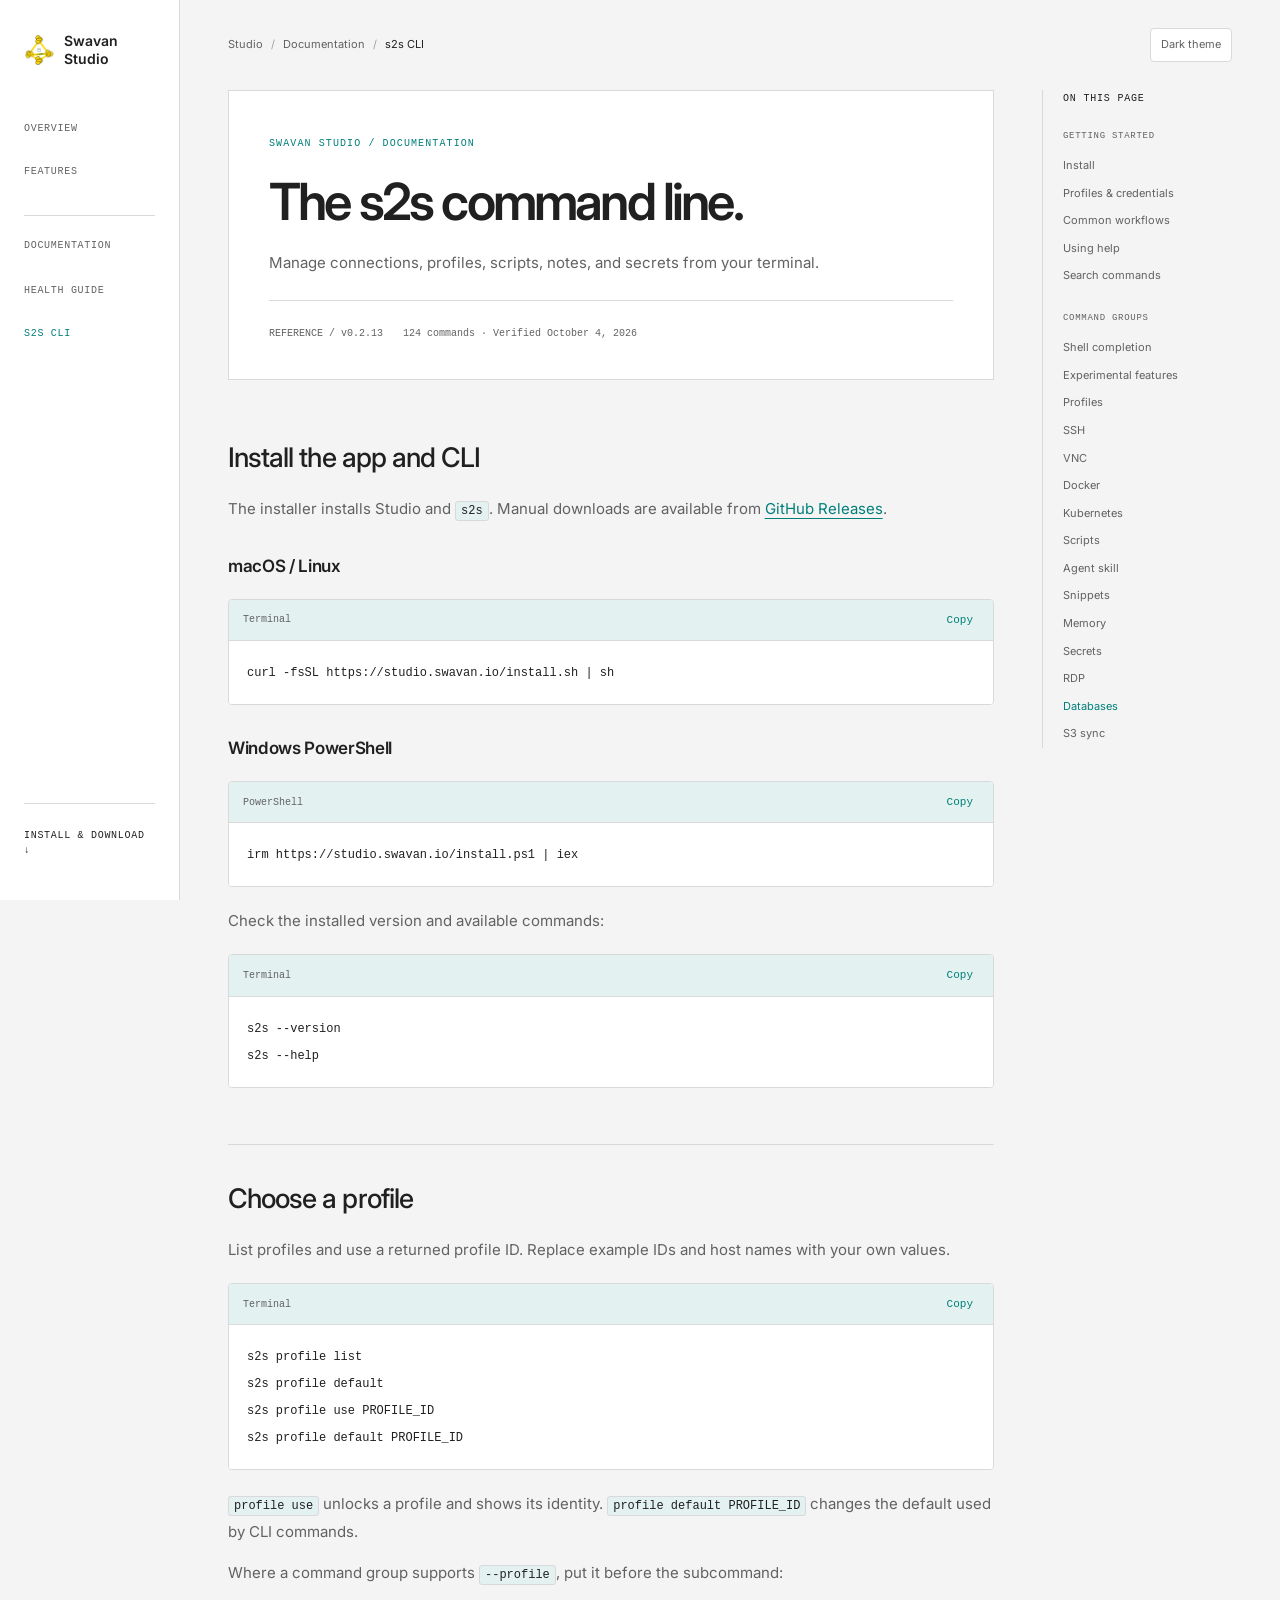
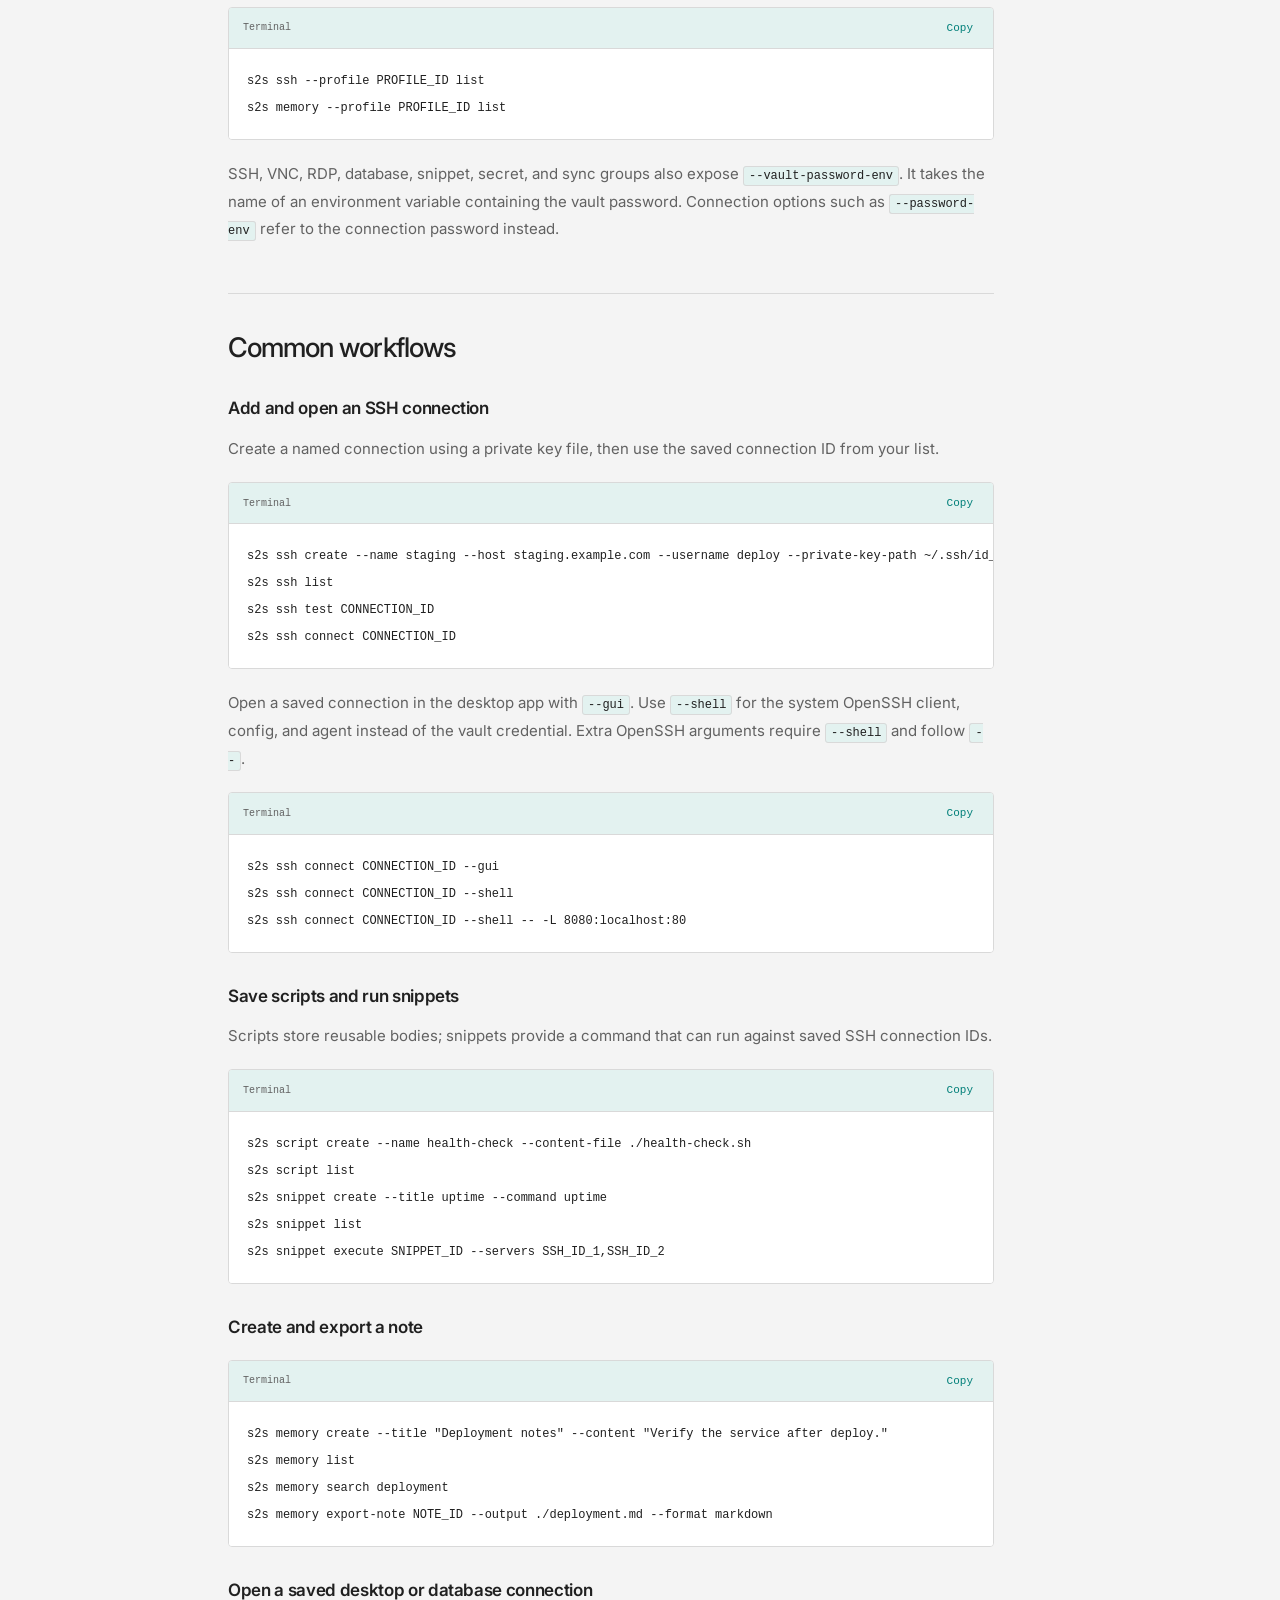
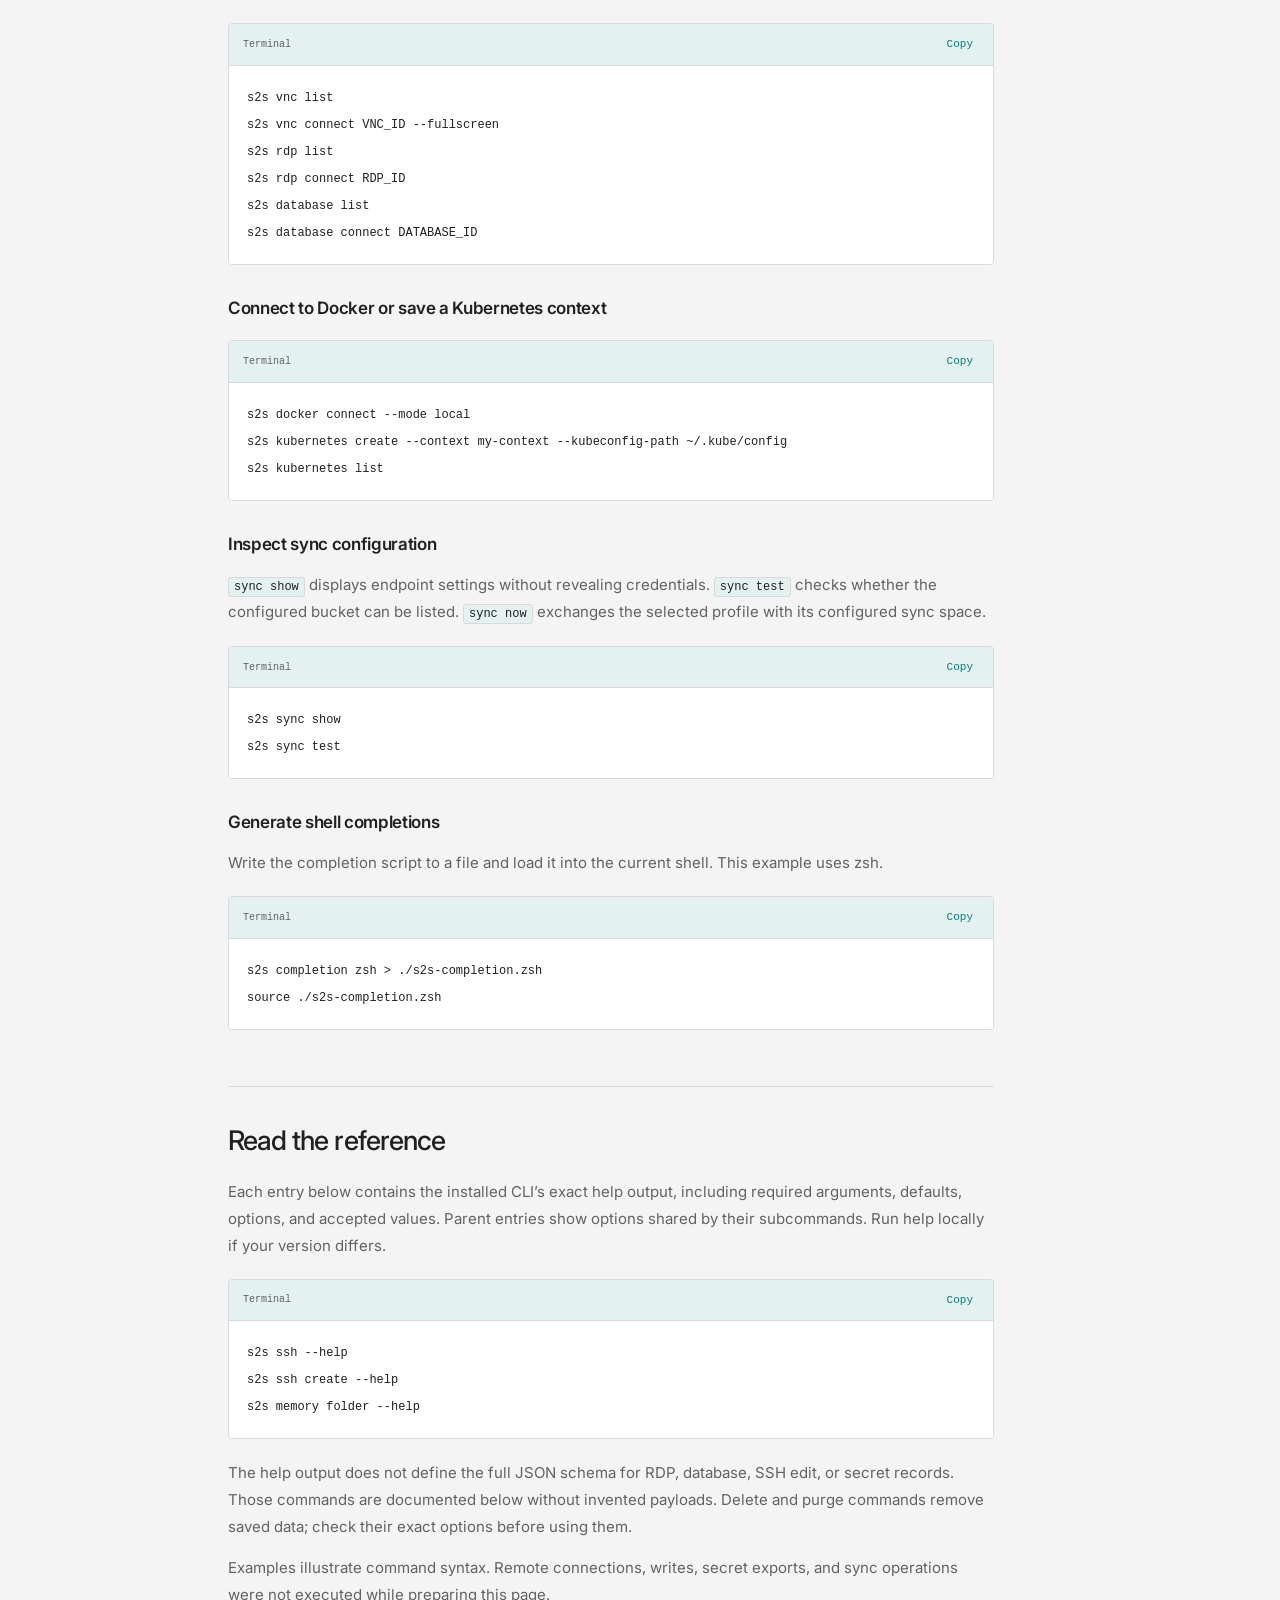
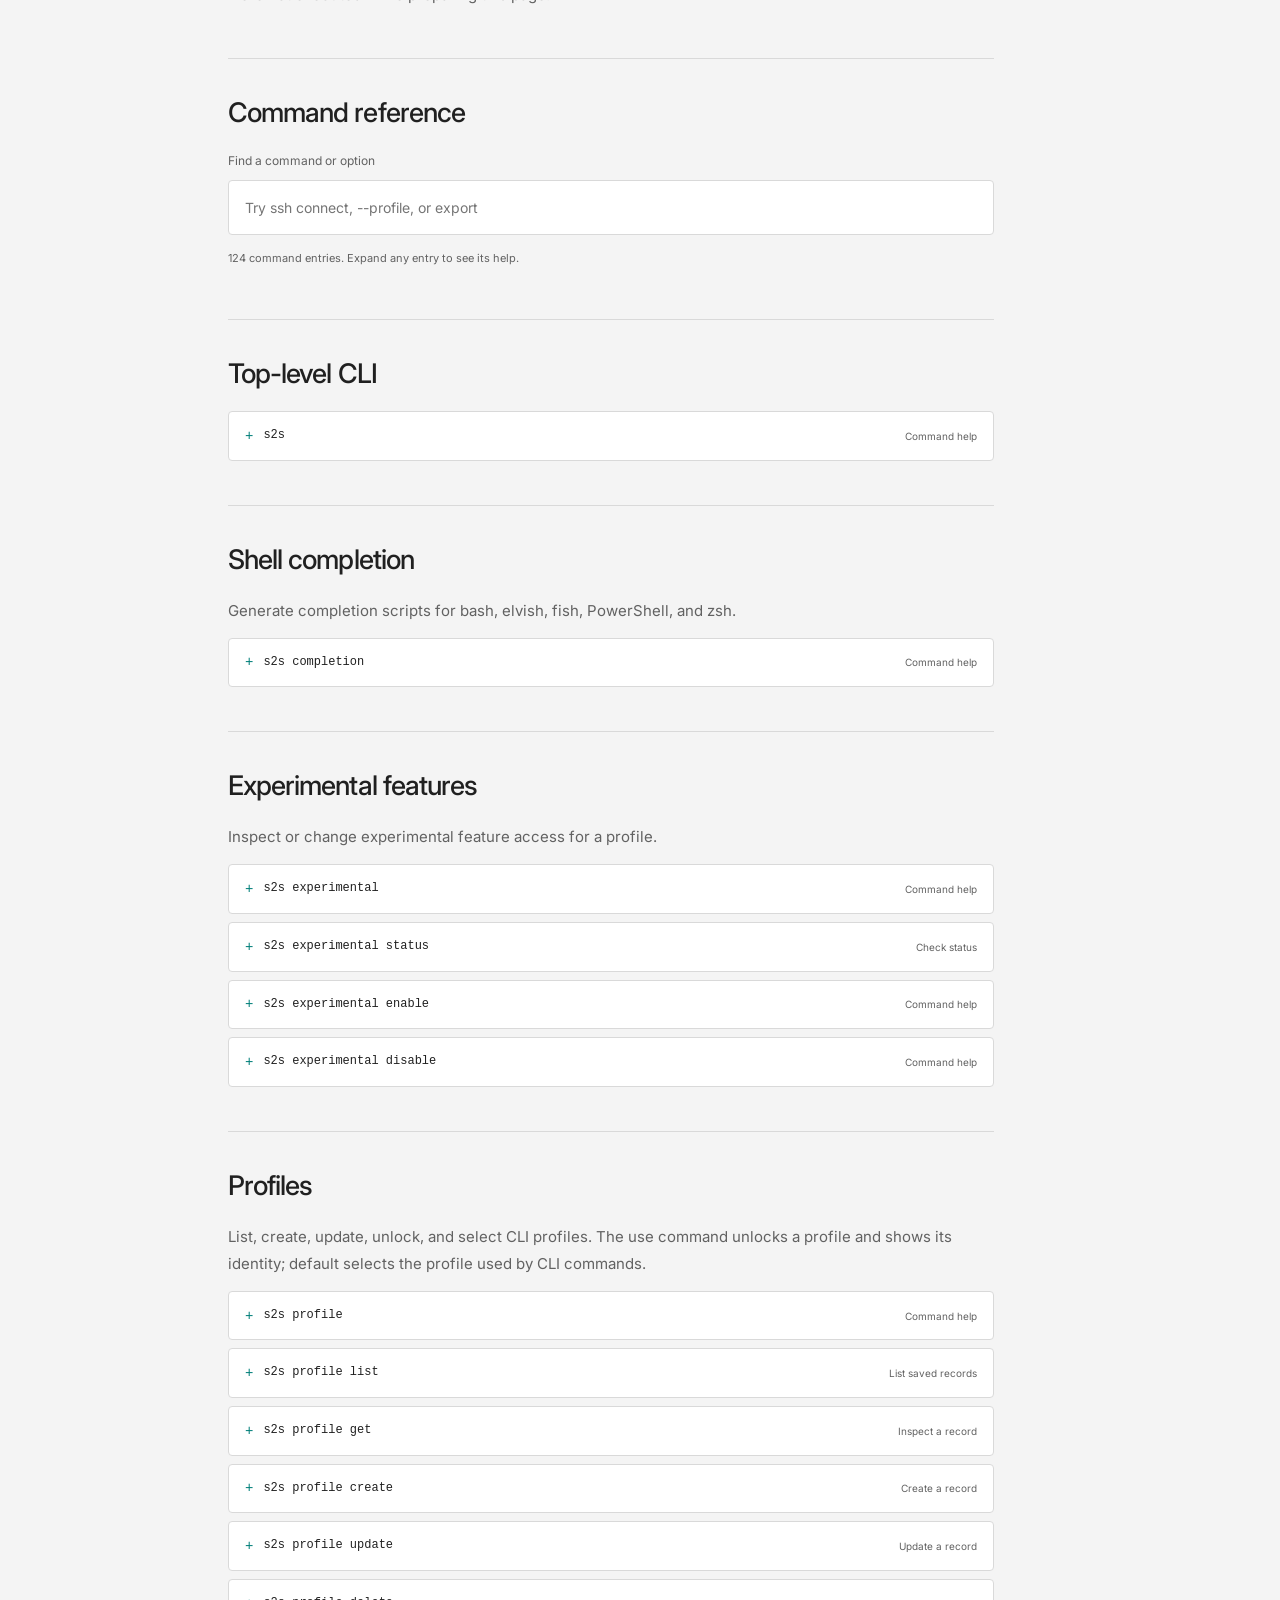
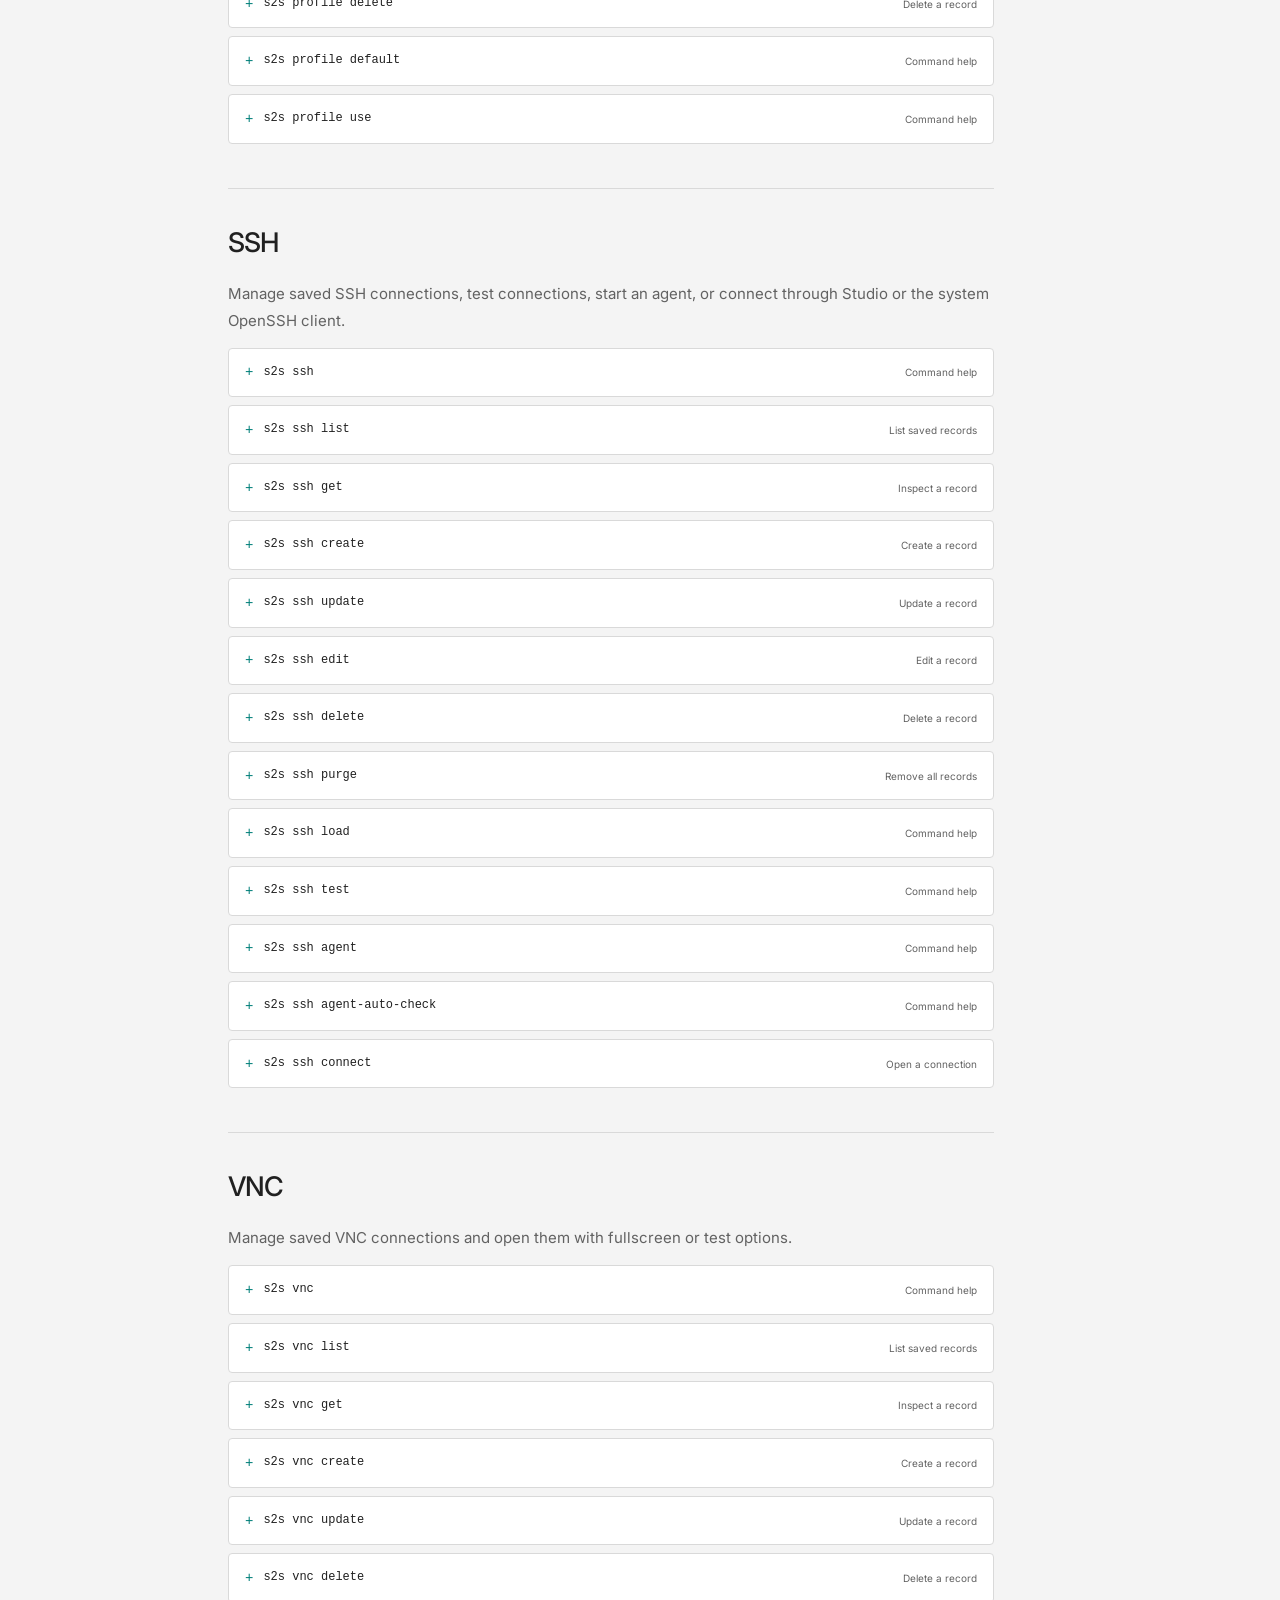
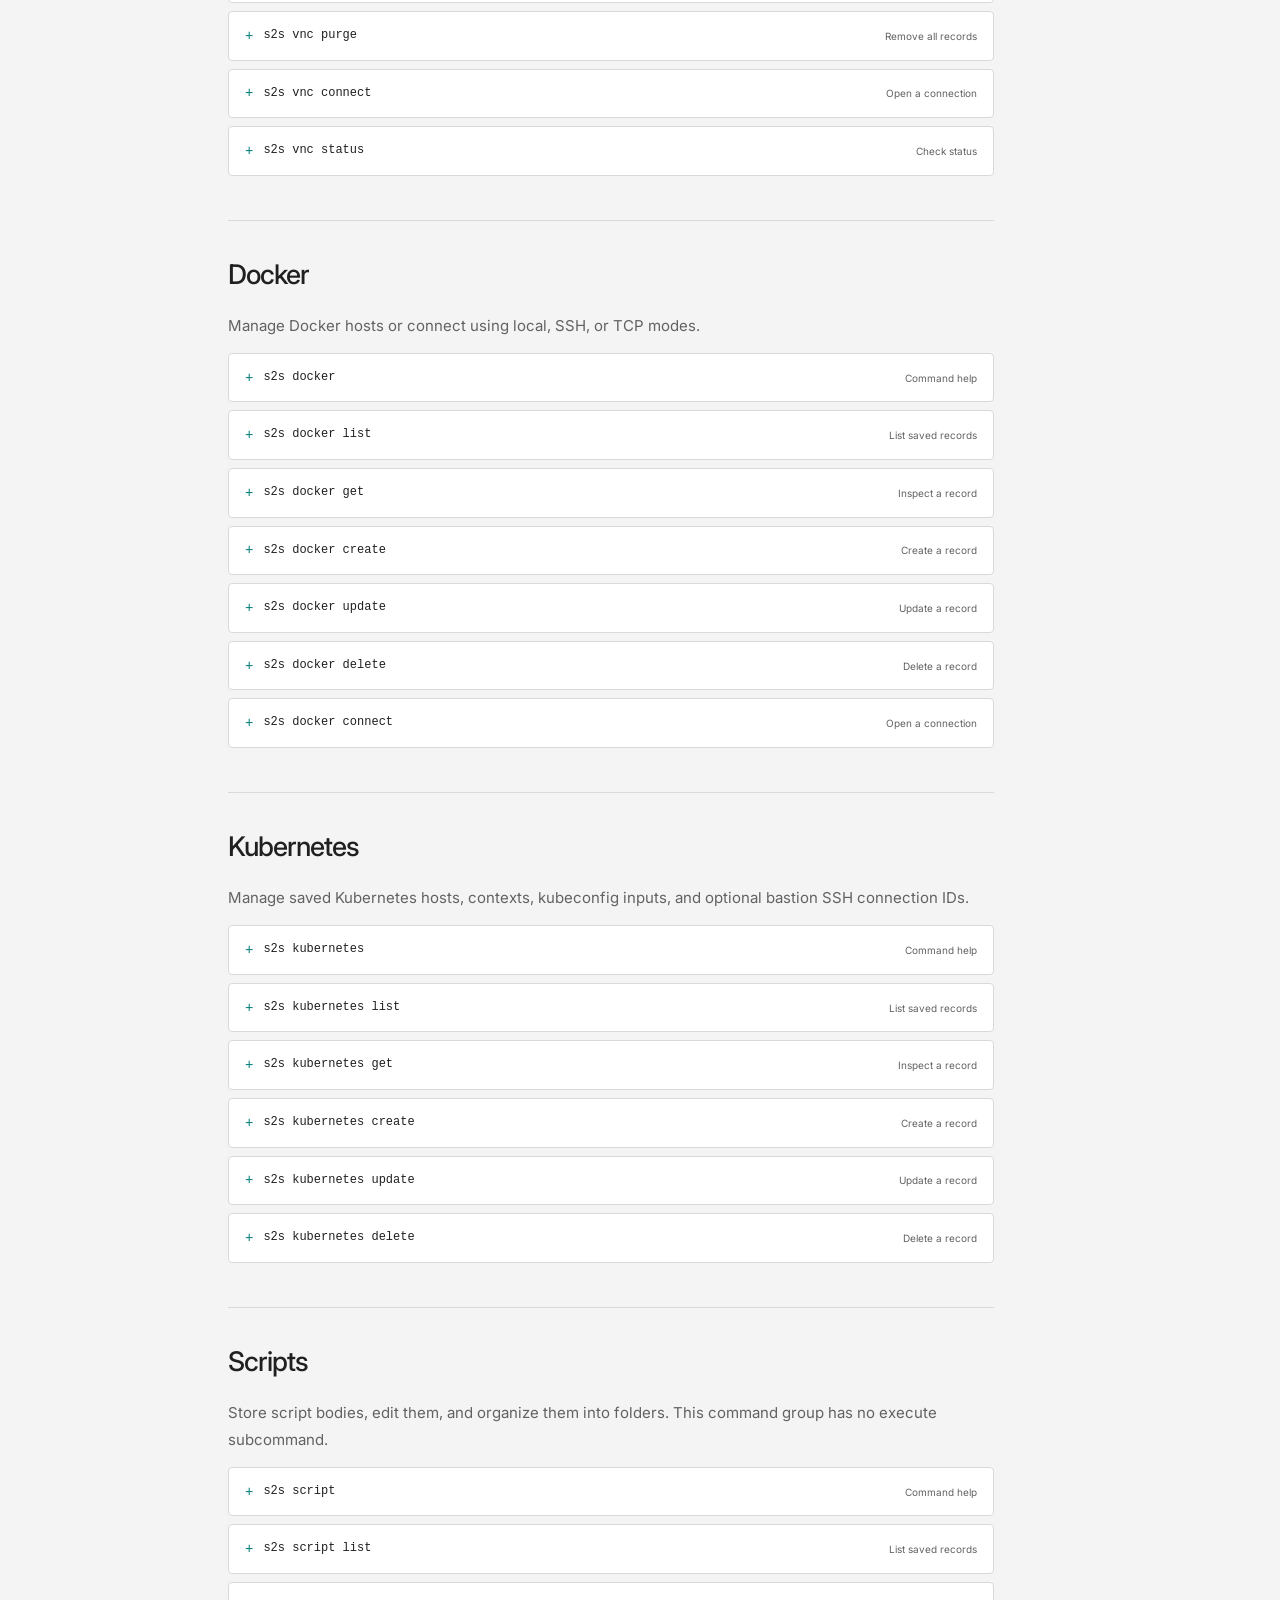
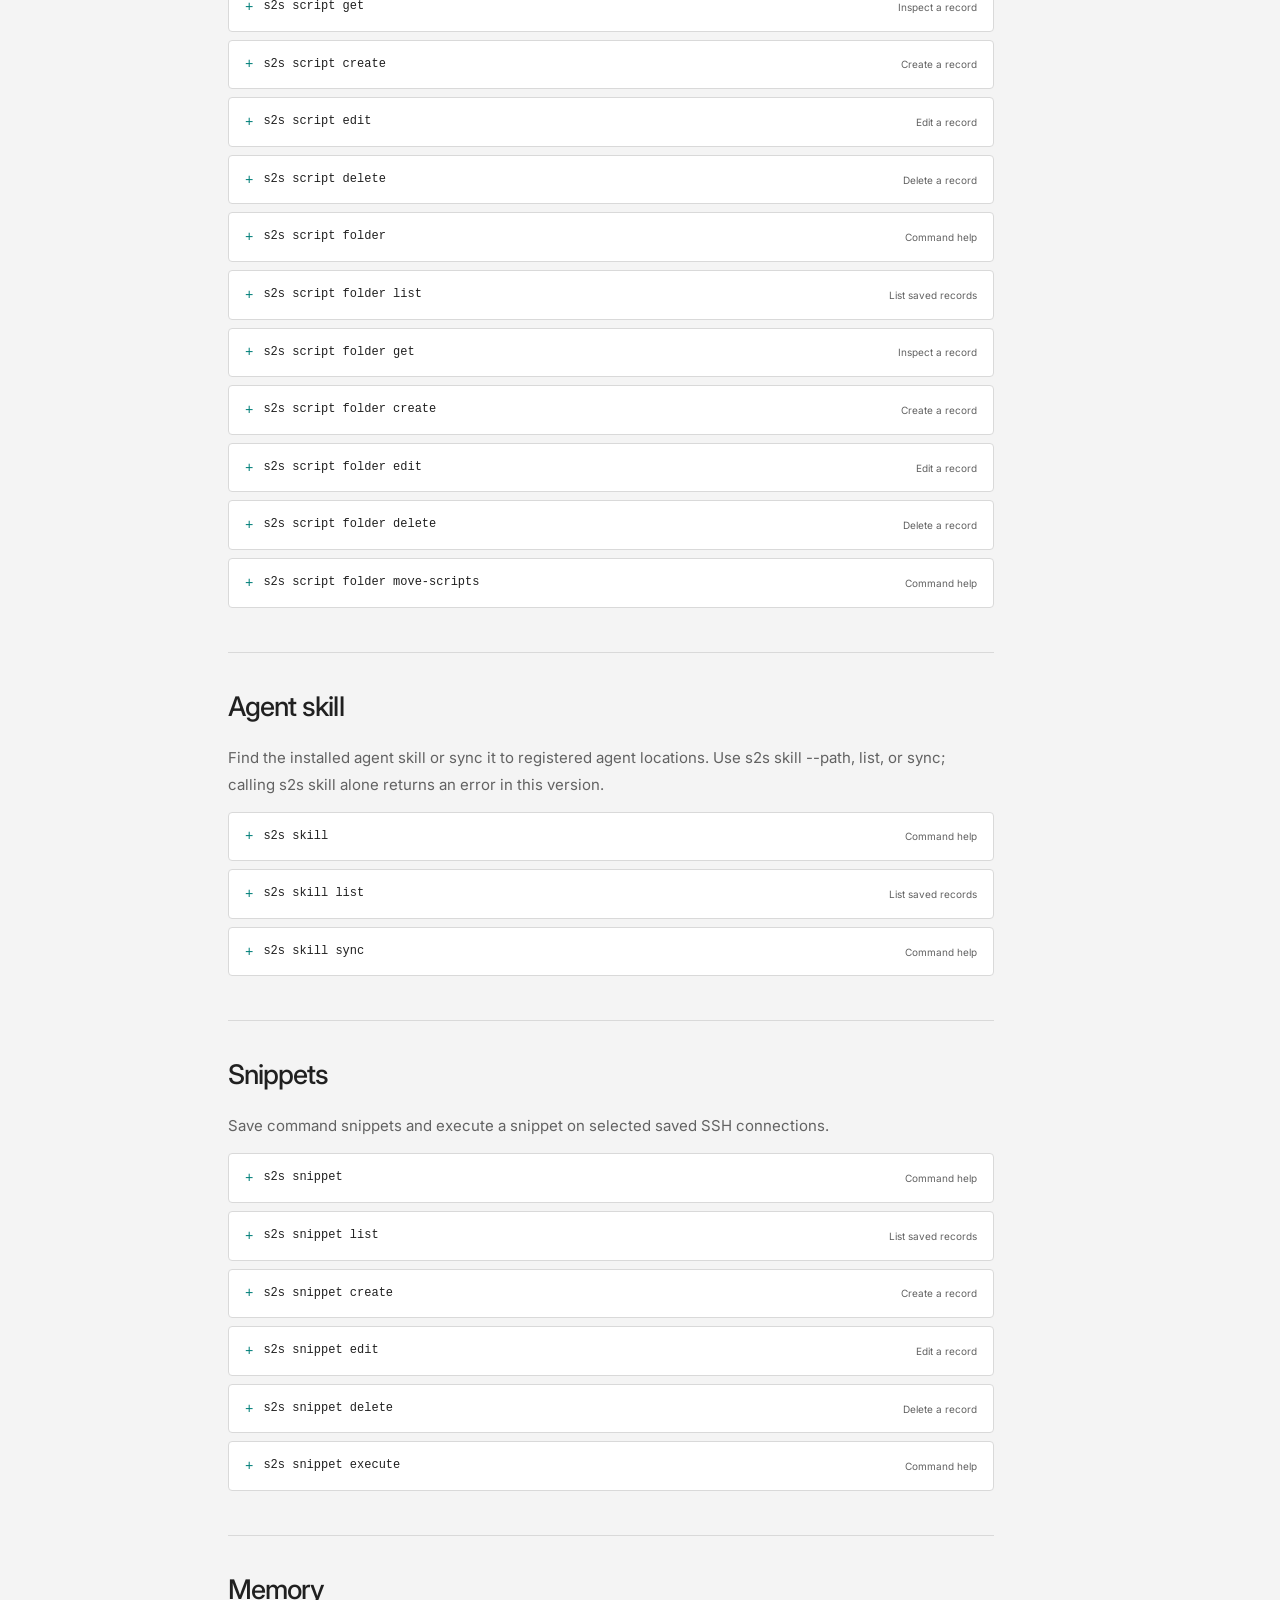
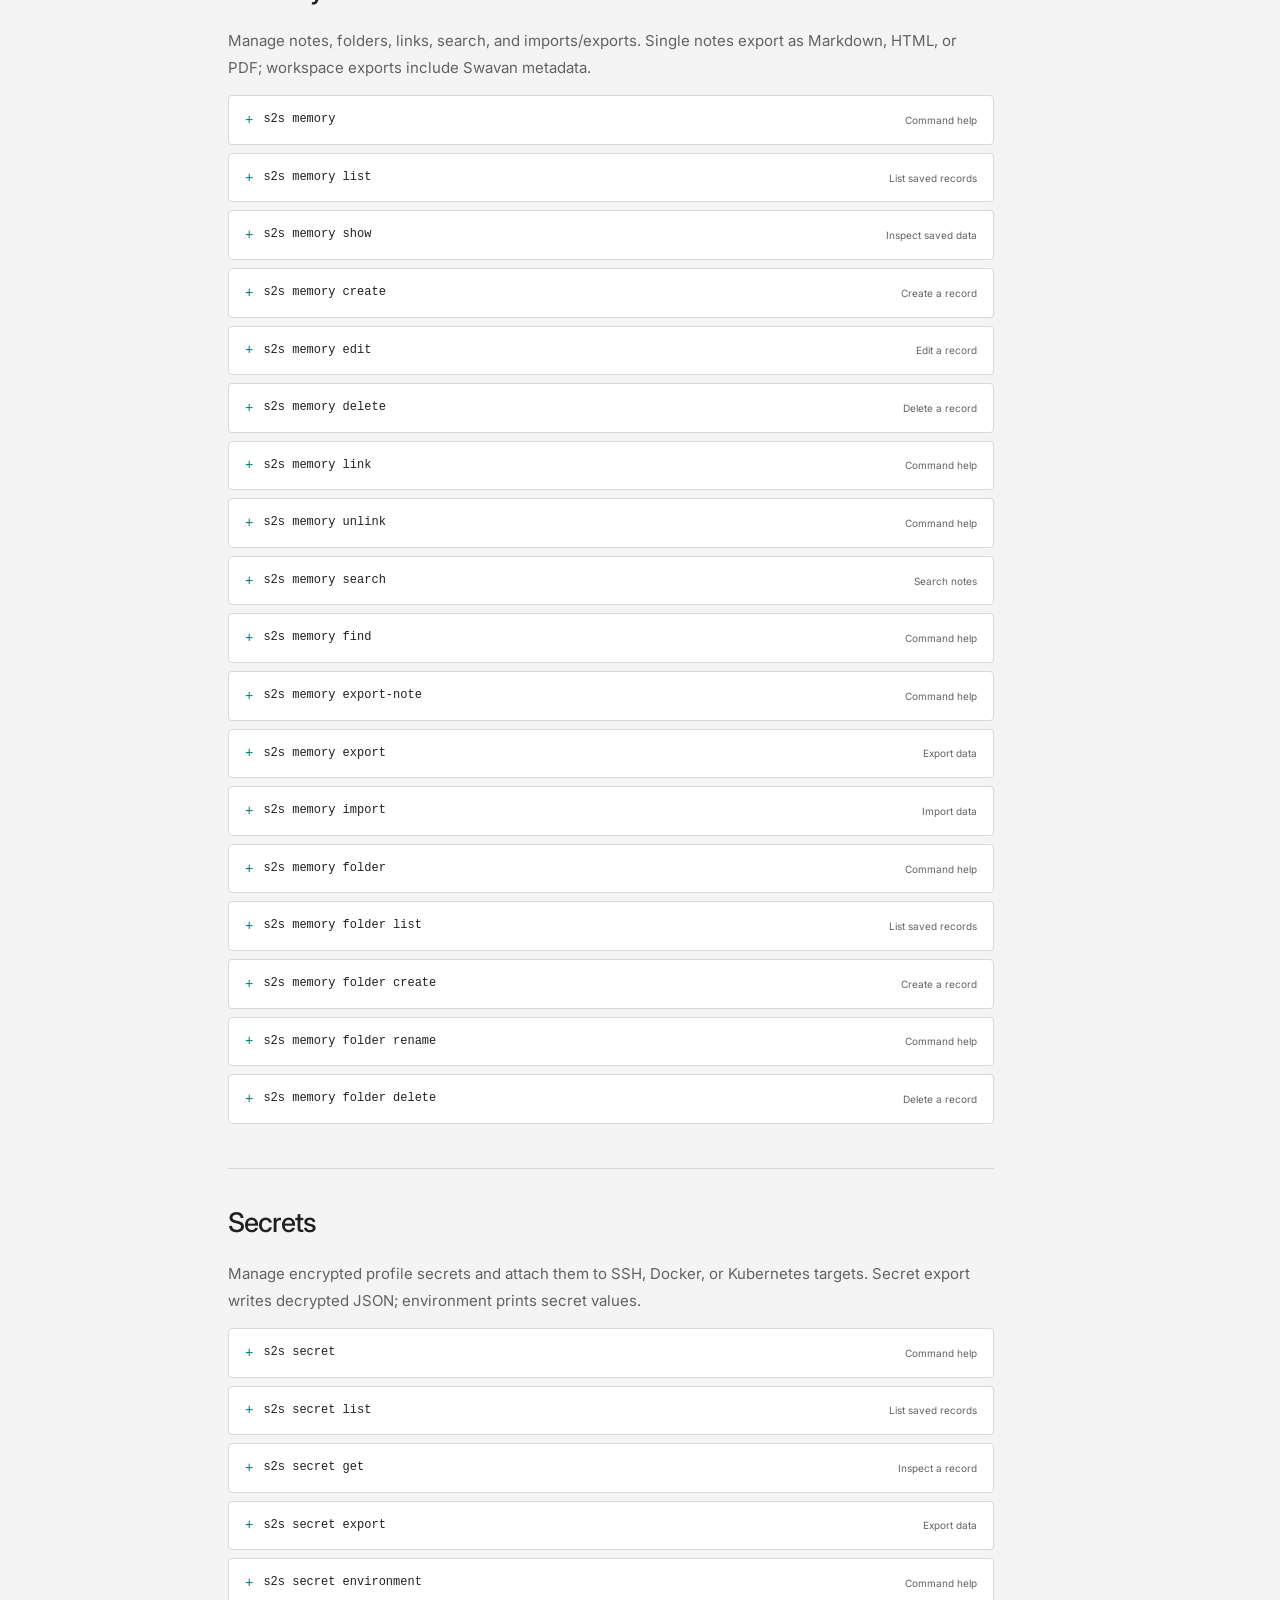
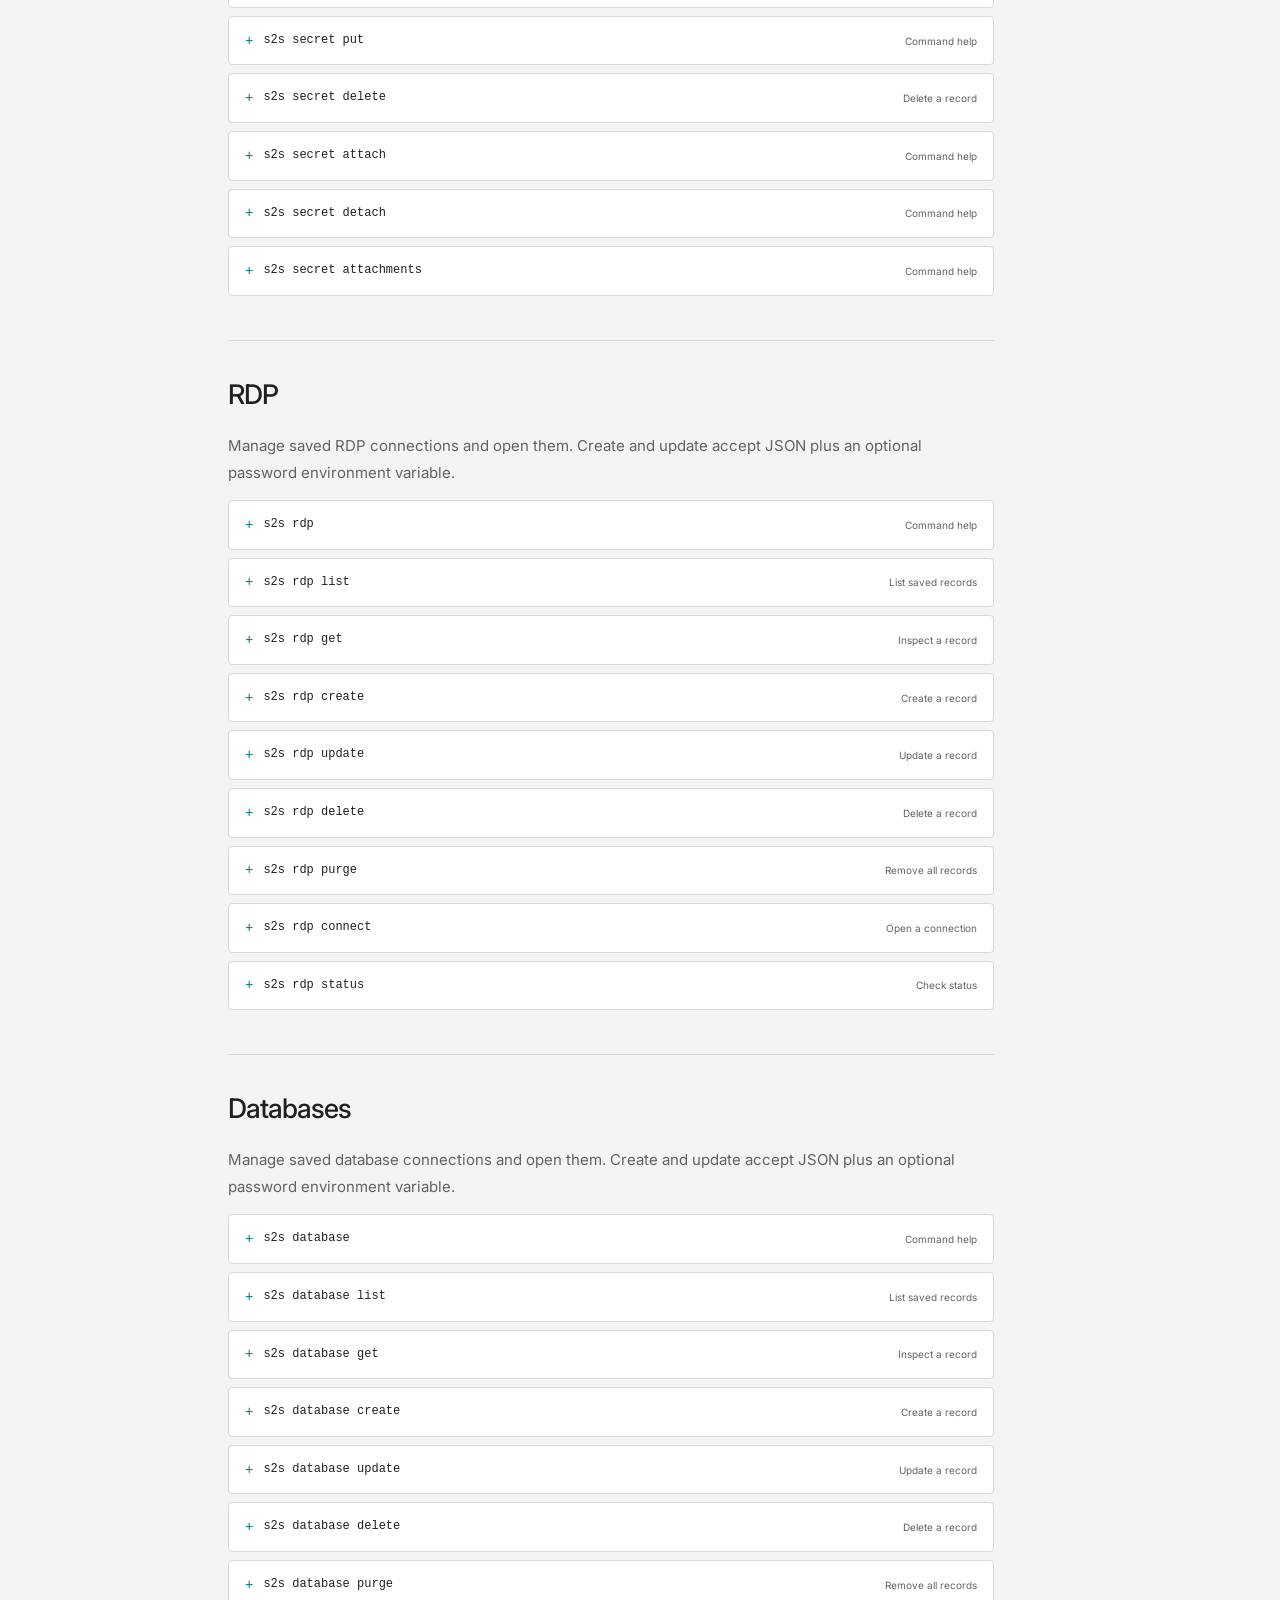
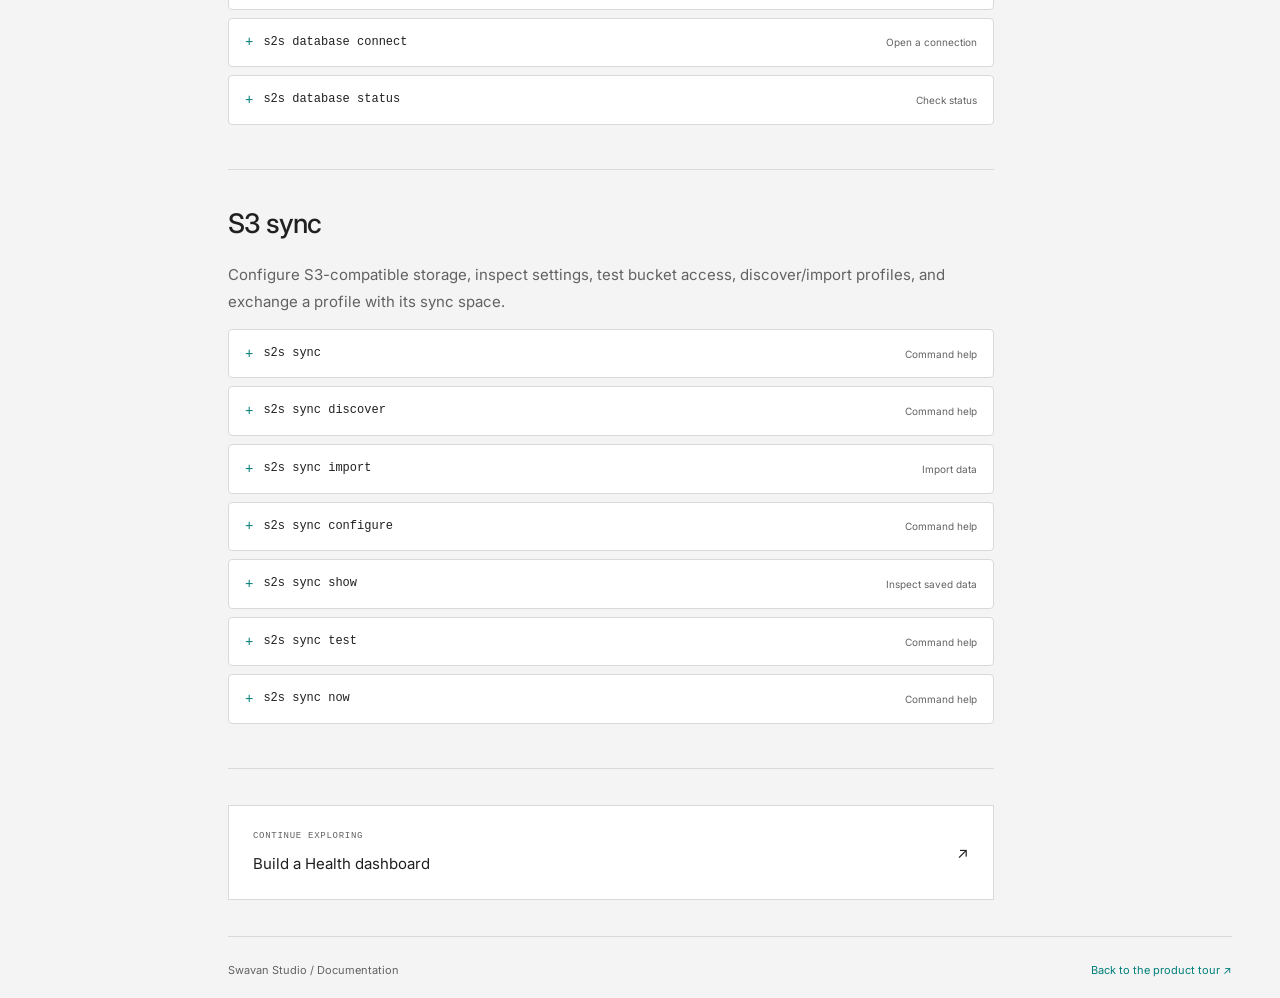
==== commit 8d2ab2e1: "feat: align documentation design and add Health guide" ====
--- a/docs.html
+++ b/docs.html
@@ -1,42 +1,68 @@
 <!DOCTYPE html>
-<html lang="en"><head><meta charset="UTF-8"><meta name="viewport" content="width=device-width, initial-scale=1"><title>s2s CLI Documentation — Swavan Studio</title><meta name="description" content="Install and use the Swavan Studio s2s CLI. Workflow examples and a searchable command reference for profiles, SSH, Docker, Memory, secrets, and more."><link rel="canonical" href="https://studio.swavan.io/docs.html"><link rel="icon" href="public/icon.svg" type="image/svg+xml"><script>
+<html lang="en"><head>
+<meta charset="UTF-8">
+<meta name="viewport" content="width=device-width, initial-scale=1"><title>s2s CLI Documentation — Swavan Studio</title>
+<meta name="description" content="Install and use the Swavan Studio s2s CLI. Workflow examples and a searchable command reference for profiles, SSH, Docker, Memory, secrets, and more.">
+<link rel="canonical" href="https://studio.swavan.io/docs.html">
+<link rel="icon" href="public/icon.svg" type="image/svg+xml"><script>
 let theme = matchMedia('(prefers-color-scheme: dark)').matches ? 'dark' : 'light';
 try { const saved = localStorage.getItem('swavan-theme'); if (saved === 'dark' || saved === 'light') theme = saved; } catch (_) {}
 document.documentElement.dataset.theme = theme;
-</script><style>    :root { color-scheme: light; --bg: #f4f4f4; --text: #202020; --muted: #626262; --line: #d9d9d9; --accent: #007f79; --panel: #ffffff; --panel-soft: #e3f2f0; --button-bg: #007f79; --button-text: #ffffff; --button-hover: #006b66; --separator: #a0a0a0; --shadow: #0000000c; }    :root[data-theme="dark"] { color-scheme: dark; --bg: #171717; --text: #eeeeee; --muted: #aaaaaa; --line: #343434; --accent: #00b5aa; --panel: #1e1e1e; --panel-soft: #24312f; --button-bg: #009d92; --button-text: #ffffff; --button-hover: #00877e; --separator: #686868; --shadow: #00000033; }
-*{box-sizing:border-box}html{scroll-behavior:smooth}body{margin:0;background:var(--bg);color:var(--text);font:15px/1.7 -apple-system,BlinkMacSystemFont,"Segoe UI",sans-serif}a{color:var(--accent);text-underline-offset:3px}button,input{font:inherit}a:focus-visible,button:focus-visible,input:focus-visible,summary:focus-visible{outline:2px solid var(--accent);outline-offset:4px}header,footer{max-width:1280px;margin:auto;padding:24px 32px;display:flex;align-items:center;justify-content:space-between;gap:16px}.layout{max-width:1280px;margin:0 auto;display:grid;grid-template-columns:220px minmax(0,1fr);gap:48px;padding:16px 32px 64px}nav{position:sticky;top:24px;align-self:start;max-height:calc(100vh - 48px);overflow:auto}nav a{display:block;padding:4px 0;text-decoration:none;font-size:13px}nav p,.eyebrow{font:11px/1.6 monospace;letter-spacing:.08em;text-transform:uppercase;color:var(--muted)}h1{font-size:clamp(36px,5vw,56px);line-height:1.1;letter-spacing:-.045em;margin:12px 0 20px}h2{font-size:26px;line-height:1.3;letter-spacing:-.025em}h3{font-size:17px;margin-top:28px}p{color:var(--muted)}section{padding:20px 0 28px;border-bottom:1px solid var(--line);scroll-margin-top:24px}code{font:12px/1.7 SFMono-Regular,Menlo,Consolas,monospace}pre{background:var(--panel);border:1px solid var(--line);border-radius:4px;padding:18px;overflow:auto;max-width:100%}pre code{color:var(--text)}.command{border:1px solid var(--line);border-radius:4px;margin:10px 0;background:var(--panel)}.command summary{cursor:pointer;padding:12px 16px}.command pre{margin:0;border:0;border-top:1px solid var(--line);border-radius:0}.search-label{display:block;margin-top:28px;color:var(--muted);font-size:13px}input{width:100%;padding:12px 14px;margin:8px 0 0;background:var(--panel);color:var(--text);border:1px solid var(--line);border-radius:4px}.theme-toggle{background:var(--panel);color:var(--text);border:1px solid var(--line);padding:6px 12px;border-radius:4px;cursor:pointer}footer{border-top:1px solid var(--line);font-size:12px;color:var(--muted)}[hidden]{display:none!important}@media(max-width:800px){.layout{grid-template-columns:1fr;gap:24px;padding:12px 20px 40px}header,footer{padding:20px}nav{position:static;max-height:none;display:flex;flex-wrap:wrap;gap:6px 16px}nav p{width:100%;margin-bottom:0}h2{font-size:24px}pre{padding:12px}footer{flex-wrap:wrap}}@media(prefers-reduced-motion:reduce){html{scroll-behavior:auto}}
-</style></head><body><header><a href="index.html">← Swavan Studio</a><button class="theme-toggle" type="button" id="theme-toggle">Switch theme</button></header><div class="layout"><nav aria-label="CLI documentation sections"><p>Getting started</p><a href="#install">Install</a><a href="#start">Profiles &amp; credentials</a><a href="#workflows">Common workflows</a><a href="#help">Using help</a><a href="#reference">Search commands</a><p>Command groups</p><a href="#completion">Shell completion</a><a href="#experimental">Experimental features</a><a href="#profile">Profiles</a><a href="#ssh">SSH</a><a href="#vnc">VNC</a><a href="#docker">Docker</a><a href="#kubernetes">Kubernetes</a><a href="#script">Scripts</a><a href="#skill">Agent skill</a><a href="#snippet">Snippets</a><a href="#memory">Memory</a><a href="#secret">Secrets</a><a href="#rdp">RDP</a><a href="#database">Databases</a><a href="#sync">S3 sync</a></nav><main><span class="eyebrow">Desktop + CLI / 0.2.13</span><h1>The s2s command line.</h1><p>Manage Studio connections, profiles, scripts, notes, and secrets from your terminal.</p><p>Reference captured from <code>s2s 0.2.13</code> on October 4, 2026.</p><section id="install"><h2>Install the app and CLI</h2><p>The installer installs Studio and <code>s2s</code>. Manual downloads are available from <a href="https://github.com/swavan/studio/releases/latest">GitHub Releases</a>.</p><h3>macOS / Linux</h3><pre><code>curl -fsSL https://studio.swavan.io/install.sh | sh</code></pre><h3>Windows PowerShell</h3><pre><code>irm https://studio.swavan.io/install.ps1 | iex</code></pre><p>Check the installed version and available commands:</p><pre><code>s2s --version
-s2s --help</code></pre></section>
-<section id="start"><h2>Choose a profile</h2><p>List profiles and use a returned profile ID. Replace example IDs and host names with your own values.</p><pre><code>s2s profile list
+</script>
+<link rel="stylesheet" href="documentation.css">
+<link rel="preconnect" href="https://fonts.googleapis.com">
+<link rel="preconnect" href="https://fonts.gstatic.com" crossorigin>
+<link href="https://fonts.googleapis.com/css2?family=Inter:wght@400;500;600;700&display=swap" rel="stylesheet"></head><body>
+<aside class="site-sidebar" aria-label="Site navigation">
+  <a class="sidebar-brand" href="index.html"><img src="public/icon.svg" alt=""><span>Swavan<br>Studio</span></a>
+  <nav class="sidebar-options" aria-label="Main options">
+    <a href="index.html">Overview</a><a href="index.html#product-tour">Features</a>
+    <span class="sidebar-label">Documentation</span>
+    <a href="health.html">Health guide</a>
+    <a href="docs.html" aria-current="page">s2s CLI</a>
+  </nav><a class="sidebar-download" href="index.html#download">Install &amp; download ↓</a>
+</aside>
+<div class="doc-shell">
+<div class="doc-toolbar">
+<nav class="breadcrumbs" aria-label="Breadcrumb"><ol><li><a href="index.html">Studio</a></li><li>Documentation</li><li aria-current="page">s2s CLI</li></ol></nav><button class="theme-toggle" type="button" id="theme-toggle">Switch theme</button></div>
+<div class="doc-layout">
+<main class="doc-main" id="doc-content">
+<div class="doc-intro"><span class="eyebrow">Swavan Studio / Documentation</span><h1>The s2s command line.</h1><p>Manage connections, profiles, scripts, notes, and secrets from your terminal.</p>
+<div class="doc-meta"><span>REFERENCE / v0.2.13</span><span>124 commands · Verified October 4, 2026</span></div></div>
+<section id="install"><h2>Install the app and CLI</h2><p>The installer installs Studio and <code>s2s</code>. Manual downloads are available from <a href="https://github.com/swavan/studio/releases/latest">GitHub Releases</a>.</p><h3>macOS / Linux</h3><div class="code-block"><div class="code-toolbar"><span>Terminal</span><button type="button" class="copy-code" aria-label="Copy command example">Copy</button></div><pre><code>curl -fsSL https://studio.swavan.io/install.sh | sh</code></pre></div><h3>Windows PowerShell</h3><div class="code-block"><div class="code-toolbar"><span>PowerShell</span><button type="button" class="copy-code" aria-label="Copy command example">Copy</button></div><pre><code>irm https://studio.swavan.io/install.ps1 | iex</code></pre></div><p>Check the installed version and available commands:</p><div class="code-block"><div class="code-toolbar"><span>Terminal</span><button type="button" class="copy-code" aria-label="Copy command example">Copy</button></div><pre><code>s2s --version
+s2s --help</code></pre></div></section>
+<section id="start"><h2>Choose a profile</h2><p>List profiles and use a returned profile ID. Replace example IDs and host names with your own values.</p><div class="code-block"><div class="code-toolbar"><span>Terminal</span><button type="button" class="copy-code" aria-label="Copy command example">Copy</button></div><pre><code>s2s profile list
 s2s profile default
 s2s profile use PROFILE_ID
-s2s profile default PROFILE_ID</code></pre><p><code>profile use</code> unlocks a profile and shows its identity. <code>profile default PROFILE_ID</code> changes the default used by CLI commands.</p><p>Where a command group supports <code>--profile</code>, put it before the subcommand:</p><pre><code>s2s ssh --profile PROFILE_ID list
-s2s memory --profile PROFILE_ID list</code></pre><p>SSH, VNC, RDP, database, snippet, secret, and sync groups also expose <code>--vault-password-env</code>. It takes the name of an environment variable containing the vault password. Connection options such as <code>--password-env</code> refer to the connection password instead.</p></section>
-<section id="workflows"><h2>Common workflows</h2><h3>Add and open an SSH connection</h3><p>Create a named connection using a private key file, then use the saved connection ID from your list.</p><pre><code>s2s ssh create --name staging --host staging.example.com --username deploy --private-key-path ~/.ssh/id_ed25519
+s2s profile default PROFILE_ID</code></pre></div><p><code>profile use</code> unlocks a profile and shows its identity. <code>profile default PROFILE_ID</code> changes the default used by CLI commands.</p><p>Where a command group supports <code>--profile</code>, put it before the subcommand:</p><div class="code-block"><div class="code-toolbar"><span>Terminal</span><button type="button" class="copy-code" aria-label="Copy command example">Copy</button></div><pre><code>s2s ssh --profile PROFILE_ID list
+s2s memory --profile PROFILE_ID list</code></pre></div><p>SSH, VNC, RDP, database, snippet, secret, and sync groups also expose <code>--vault-password-env</code>. It takes the name of an environment variable containing the vault password. Connection options such as <code>--password-env</code> refer to the connection password instead.</p></section>
+<section id="workflows"><h2>Common workflows</h2><h3>Add and open an SSH connection</h3><p>Create a named connection using a private key file, then use the saved connection ID from your list.</p><div class="code-block"><div class="code-toolbar"><span>Terminal</span><button type="button" class="copy-code" aria-label="Copy command example">Copy</button></div><pre><code>s2s ssh create --name staging --host staging.example.com --username deploy --private-key-path ~/.ssh/id_ed25519
 s2s ssh list
 s2s ssh test CONNECTION_ID
-s2s ssh connect CONNECTION_ID</code></pre><p>Open a saved connection in the desktop app with <code>--gui</code>. Use <code>--shell</code> for the system OpenSSH client, config, and agent instead of the vault credential. Extra OpenSSH arguments require <code>--shell</code> and follow <code>--</code>.</p><pre><code>s2s ssh connect CONNECTION_ID --gui
+s2s ssh connect CONNECTION_ID</code></pre></div><p>Open a saved connection in the desktop app with <code>--gui</code>. Use <code>--shell</code> for the system OpenSSH client, config, and agent instead of the vault credential. Extra OpenSSH arguments require <code>--shell</code> and follow <code>--</code>.</p><div class="code-block"><div class="code-toolbar"><span>Terminal</span><button type="button" class="copy-code" aria-label="Copy command example">Copy</button></div><pre><code>s2s ssh connect CONNECTION_ID --gui
 s2s ssh connect CONNECTION_ID --shell
-s2s ssh connect CONNECTION_ID --shell -- -L 8080:localhost:80</code></pre><h3>Save scripts and run snippets</h3><p>Scripts store reusable bodies; snippets provide a command that can run against saved SSH connection IDs.</p><pre><code>s2s script create --name health-check --content-file ./health-check.sh
+s2s ssh connect CONNECTION_ID --shell -- -L 8080:localhost:80</code></pre></div><h3>Save scripts and run snippets</h3><p>Scripts store reusable bodies; snippets provide a command that can run against saved SSH connection IDs.</p><div class="code-block"><div class="code-toolbar"><span>Terminal</span><button type="button" class="copy-code" aria-label="Copy command example">Copy</button></div><pre><code>s2s script create --name health-check --content-file ./health-check.sh
 s2s script list
 s2s snippet create --title uptime --command uptime
 s2s snippet list
-s2s snippet execute SNIPPET_ID --servers SSH_ID_1,SSH_ID_2</code></pre><h3>Create and export a note</h3><pre><code>s2s memory create --title &quot;Deployment notes&quot; --content &quot;Verify the service after deploy.&quot;
+s2s snippet execute SNIPPET_ID --servers SSH_ID_1,SSH_ID_2</code></pre></div><h3>Create and export a note</h3><div class="code-block"><div class="code-toolbar"><span>Terminal</span><button type="button" class="copy-code" aria-label="Copy command example">Copy</button></div><pre><code>s2s memory create --title &quot;Deployment notes&quot; --content &quot;Verify the service after deploy.&quot;
 s2s memory list
 s2s memory search deployment
-s2s memory export-note NOTE_ID --output ./deployment.md --format markdown</code></pre><h3>Open a saved desktop or database connection</h3><pre><code>s2s vnc list
+s2s memory export-note NOTE_ID --output ./deployment.md --format markdown</code></pre></div><h3>Open a saved desktop or database connection</h3><div class="code-block"><div class="code-toolbar"><span>Terminal</span><button type="button" class="copy-code" aria-label="Copy command example">Copy</button></div><pre><code>s2s vnc list
 s2s vnc connect VNC_ID --fullscreen
 s2s rdp list
 s2s rdp connect RDP_ID
 s2s database list
-s2s database connect DATABASE_ID</code></pre><h3>Connect to Docker or save a Kubernetes context</h3><pre><code>s2s docker connect --mode local
+s2s database connect DATABASE_ID</code></pre></div><h3>Connect to Docker or save a Kubernetes context</h3><div class="code-block"><div class="code-toolbar"><span>Terminal</span><button type="button" class="copy-code" aria-label="Copy command example">Copy</button></div><pre><code>s2s docker connect --mode local
 s2s kubernetes create --context my-context --kubeconfig-path ~/.kube/config
-s2s kubernetes list</code></pre><h3>Inspect sync configuration</h3><p><code>sync show</code> displays endpoint settings without revealing credentials. <code>sync test</code> checks whether the configured bucket can be listed. <code>sync now</code> exchanges the selected profile with its configured sync space.</p><pre><code>s2s sync show
-s2s sync test</code></pre><h3>Generate shell completions</h3><p>Write the completion script to a file and load it into the current shell. This example uses zsh.</p><pre><code>s2s completion zsh &gt; ./s2s-completion.zsh
-source ./s2s-completion.zsh</code></pre></section>
-<section id="help"><h2>Read the reference</h2><p>Each entry below contains the installed CLI’s exact help output, including required arguments, defaults, options, and accepted values. Parent entries show options shared by their subcommands. Run help locally if your version differs.</p><pre><code>s2s ssh --help
+s2s kubernetes list</code></pre></div><h3>Inspect sync configuration</h3><p><code>sync show</code> displays endpoint settings without revealing credentials. <code>sync test</code> checks whether the configured bucket can be listed. <code>sync now</code> exchanges the selected profile with its configured sync space.</p><div class="code-block"><div class="code-toolbar"><span>Terminal</span><button type="button" class="copy-code" aria-label="Copy command example">Copy</button></div><pre><code>s2s sync show
+s2s sync test</code></pre></div><h3>Generate shell completions</h3><p>Write the completion script to a file and load it into the current shell. This example uses zsh.</p><div class="code-block"><div class="code-toolbar"><span>Terminal</span><button type="button" class="copy-code" aria-label="Copy command example">Copy</button></div><pre><code>s2s completion zsh &gt; ./s2s-completion.zsh
+source ./s2s-completion.zsh</code></pre></div></section>
+<section id="help"><h2>Read the reference</h2><p>Each entry below contains the installed CLI’s exact help output, including required arguments, defaults, options, and accepted values. Parent entries show options shared by their subcommands. Run help locally if your version differs.</p><div class="code-block"><div class="code-toolbar"><span>Terminal</span><button type="button" class="copy-code" aria-label="Copy command example">Copy</button></div><pre><code>s2s ssh --help
 s2s ssh create --help
-s2s memory folder --help</code></pre><p>The help output does not define the full JSON schema for RDP, database, SSH edit, or secret records. Those commands are documented below without invented payloads. Delete and purge commands remove saved data; check their exact options before using them.</p><p>Examples illustrate command syntax. Remote connections, writes, secret exports, and sync operations were not executed while preparing this page.</p></section><section id="reference"><h2>Command reference</h2><label class="search-label" for="command-search">Find a command or option</label><input type="search" id="command-search" placeholder="Try ssh connect, --profile, or export" autocomplete="off"><p id="search-status" role="status">124 command entries. Expand any entry to see its help.</p></section><section class="reference-group" id="s2s"><h2>Top-level CLI</h2><details class="command" id="command-root"><summary><code>s2s</code></summary><pre><code>Swavan Studio desktop CLI
+s2s memory folder --help</code></pre></div><p>The help output does not define the full JSON schema for RDP, database, SSH edit, or secret records. Those commands are documented below without invented payloads. Delete and purge commands remove saved data; check their exact options before using them.</p><p>Examples illustrate command syntax. Remote connections, writes, secret exports, and sync operations were not executed while preparing this page.</p></section>
+<section id="reference"><h2>Command reference</h2><label class="search-label" for="command-search">Find a command or option</label><input type="search" id="command-search" placeholder="Try ssh connect, --profile, or export" autocomplete="off"><p id="search-status" role="status">124 command entries. Expand any entry to see its help.</p></section>
+<section class="reference-group" id="s2s"><h2>Top-level CLI</h2><details class="command" id="command-root"><summary><code>s2s</code><span class="command-description">Command help</span></summary><pre><code>Swavan Studio desktop CLI
 
 Usage: s2s &lt;COMMAND&gt;
 
@@ -60,7 +86,8 @@
 
 Options:
   -h, --help     Print help
-  -V, --version  Print version</code></pre></details></section><section class="reference-group" id="completion"><h2>Shell completion</h2><p>Generate completion scripts for bash, elvish, fish, PowerShell, and zsh.</p><details class="command" id="s2s-completion"><summary><code>s2s completion</code></summary><pre><code>Print a shell completion script to stdout
+  -V, --version  Print version</code></pre></details></section>
+<section class="reference-group" id="completion"><h2>Shell completion</h2><p>Generate completion scripts for bash, elvish, fish, PowerShell, and zsh.</p><details class="command" id="s2s-completion"><summary><code>s2s completion</code><span class="command-description">Command help</span></summary><pre><code>Print a shell completion script to stdout
 
 Usage: s2s completion &lt;SHELL&gt;
 
@@ -69,7 +96,7 @@
 
 Options:
   -h, --help  Print help</code></pre></details></section>
-<section class="reference-group" id="experimental"><h2>Experimental features</h2><p>Inspect or change experimental feature access for a profile.</p><details class="command" id="s2s-experimental"><summary><code>s2s experimental</code></summary><pre><code>Manage access to features that are still under active development
+<section class="reference-group" id="experimental"><h2>Experimental features</h2><p>Inspect or change experimental feature access for a profile.</p><details class="command" id="s2s-experimental"><summary><code>s2s experimental</code><span class="command-description">Command help</span></summary><pre><code>Manage access to features that are still under active development
 
 Usage: s2s experimental [OPTIONS] &lt;COMMAND&gt;
 
@@ -81,23 +108,23 @@
 
 Options:
       --profile &lt;PROFILE&gt;
-  -h, --help               Print help</code></pre></details><details class="command" id="s2s-experimental-status"><summary><code>s2s experimental status</code></summary><pre><code>Show whether experimental features are enabled for the profile
+  -h, --help               Print help</code></pre></details><details class="command" id="s2s-experimental-status"><summary><code>s2s experimental status</code><span class="command-description">Check status</span></summary><pre><code>Show whether experimental features are enabled for the profile
 
 Usage: s2s experimental status
 
 Options:
-  -h, --help  Print help</code></pre></details><details class="command" id="s2s-experimental-enable"><summary><code>s2s experimental enable</code></summary><pre><code>Opt in to experimental features for the profile
+  -h, --help  Print help</code></pre></details><details class="command" id="s2s-experimental-enable"><summary><code>s2s experimental enable</code><span class="command-description">Command help</span></summary><pre><code>Opt in to experimental features for the profile
 
 Usage: s2s experimental enable
 
 Options:
-  -h, --help  Print help</code></pre></details><details class="command" id="s2s-experimental-disable"><summary><code>s2s experimental disable</code></summary><pre><code>Opt out of experimental features for the profile
+  -h, --help  Print help</code></pre></details><details class="command" id="s2s-experimental-disable"><summary><code>s2s experimental disable</code><span class="command-description">Command help</span></summary><pre><code>Opt out of experimental features for the profile
 
 Usage: s2s experimental disable
 
 Options:
   -h, --help  Print help</code></pre></details></section>
-<section class="reference-group" id="profile"><h2>Profiles</h2><p>List, create, update, unlock, and select CLI profiles. The use command unlocks a profile and shows its identity; default selects the profile used by CLI commands.</p><details class="command" id="s2s-profile"><summary><code>s2s profile</code></summary><pre><code>Usage: s2s profile &lt;COMMAND&gt;
+<section class="reference-group" id="profile"><h2>Profiles</h2><p>List, create, update, unlock, and select CLI profiles. The use command unlocks a profile and shows its identity; default selects the profile used by CLI commands.</p><details class="command" id="s2s-profile"><summary><code>s2s profile</code><span class="command-description">Command help</span></summary><pre><code>Usage: s2s profile &lt;COMMAND&gt;
 
 Commands:
   list
@@ -110,16 +137,16 @@
   help     Print this message or the help of the given subcommand(s)
 
 Options:
-  -h, --help  Print help</code></pre></details><details class="command" id="s2s-profile-list"><summary><code>s2s profile list</code></summary><pre><code>Usage: s2s profile list
-
-Options:
-  -h, --help  Print help</code></pre></details><details class="command" id="s2s-profile-get"><summary><code>s2s profile get</code></summary><pre><code>Usage: s2s profile get &lt;ID&gt;
-
-Arguments:
-  &lt;ID&gt;
-
-Options:
-  -h, --help  Print help</code></pre></details><details class="command" id="s2s-profile-create"><summary><code>s2s profile create</code></summary><pre><code>Usage: s2s profile create [OPTIONS] --display-name &lt;DISPLAY_NAME&gt; --username &lt;USERNAME&gt;
+  -h, --help  Print help</code></pre></details><details class="command" id="s2s-profile-list"><summary><code>s2s profile list</code><span class="command-description">List saved records</span></summary><pre><code>Usage: s2s profile list
+
+Options:
+  -h, --help  Print help</code></pre></details><details class="command" id="s2s-profile-get"><summary><code>s2s profile get</code><span class="command-description">Inspect a record</span></summary><pre><code>Usage: s2s profile get &lt;ID&gt;
+
+Arguments:
+  &lt;ID&gt;
+
+Options:
+  -h, --help  Print help</code></pre></details><details class="command" id="s2s-profile-create"><summary><code>s2s profile create</code><span class="command-description">Create a record</span></summary><pre><code>Usage: s2s profile create [OPTIONS] --display-name &lt;DISPLAY_NAME&gt; --username &lt;USERNAME&gt;
 
 Options:
       --display-name &lt;DISPLAY_NAME&gt;
@@ -127,7 +154,7 @@
       --email &lt;EMAIL&gt;                            [default: &quot;&quot;]
       --avatar-base64 &lt;AVATAR_BASE64&gt;            [default: &quot;&quot;]
       --vault-password-env &lt;VAULT_PASSWORD_ENV&gt;
-  -h, --help                                     Print help</code></pre></details><details class="command" id="s2s-profile-update"><summary><code>s2s profile update</code></summary><pre><code>Usage: s2s profile update [OPTIONS] --display-name &lt;DISPLAY_NAME&gt; --username &lt;USERNAME&gt; &lt;ID&gt;
+  -h, --help                                     Print help</code></pre></details><details class="command" id="s2s-profile-update"><summary><code>s2s profile update</code><span class="command-description">Update a record</span></summary><pre><code>Usage: s2s profile update [OPTIONS] --display-name &lt;DISPLAY_NAME&gt; --username &lt;USERNAME&gt; &lt;ID&gt;
 
 Arguments:
   &lt;ID&gt;
@@ -138,14 +165,14 @@
       --email &lt;EMAIL&gt;                            [default: &quot;&quot;]
       --avatar-base64 &lt;AVATAR_BASE64&gt;            [default: &quot;&quot;]
       --vault-password-env &lt;VAULT_PASSWORD_ENV&gt;
-  -h, --help                                     Print help</code></pre></details><details class="command" id="s2s-profile-delete"><summary><code>s2s profile delete</code></summary><pre><code>Usage: s2s profile delete [OPTIONS] &lt;ID&gt;
+  -h, --help                                     Print help</code></pre></details><details class="command" id="s2s-profile-delete"><summary><code>s2s profile delete</code><span class="command-description">Delete a record</span></summary><pre><code>Usage: s2s profile delete [OPTIONS] &lt;ID&gt;
 
 Arguments:
   &lt;ID&gt;
 
 Options:
       --vault-password-env &lt;VAULT_PASSWORD_ENV&gt;
-  -h, --help                                     Print help</code></pre></details><details class="command" id="s2s-profile-default"><summary><code>s2s profile default</code></summary><pre><code>Show or change the default profile for CLI commands
+  -h, --help                                     Print help</code></pre></details><details class="command" id="s2s-profile-default"><summary><code>s2s profile default</code><span class="command-description">Command help</span></summary><pre><code>Show or change the default profile for CLI commands
 
 Usage: s2s profile default [ID]
 
@@ -153,7 +180,7 @@
   [ID]
 
 Options:
-  -h, --help  Print help</code></pre></details><details class="command" id="s2s-profile-use"><summary><code>s2s profile use</code></summary><pre><code>Unlock a profile and show its identity
+  -h, --help  Print help</code></pre></details><details class="command" id="s2s-profile-use"><summary><code>s2s profile use</code><span class="command-description">Command help</span></summary><pre><code>Unlock a profile and show its identity
 
 Usage: s2s profile use &lt;ID&gt;
 
@@ -162,7 +189,7 @@
 
 Options:
   -h, --help  Print help</code></pre></details></section>
-<section class="reference-group" id="ssh"><h2>SSH</h2><p>Manage saved SSH connections, test connections, start an agent, or connect through Studio or the system OpenSSH client.</p><details class="command" id="s2s-ssh"><summary><code>s2s ssh</code></summary><pre><code>Usage: s2s ssh [OPTIONS] &lt;COMMAND&gt;
+<section class="reference-group" id="ssh"><h2>SSH</h2><p>Manage saved SSH connections, test connections, start an agent, or connect through Studio or the system OpenSSH client.</p><details class="command" id="s2s-ssh"><summary><code>s2s ssh</code><span class="command-description">Command help</span></summary><pre><code>Usage: s2s ssh [OPTIONS] &lt;COMMAND&gt;
 
 Commands:
   list
@@ -182,19 +209,19 @@
 Options:
       --profile &lt;PROFILE&gt;
       --vault-password-env &lt;VAULT_PASSWORD_ENV&gt;
-  -h, --help                                     Print help</code></pre></details><details class="command" id="s2s-ssh-list"><summary><code>s2s ssh list</code></summary><pre><code>Usage: s2s ssh list [OPTIONS]
+  -h, --help                                     Print help</code></pre></details><details class="command" id="s2s-ssh-list"><summary><code>s2s ssh list</code><span class="command-description">List saved records</span></summary><pre><code>Usage: s2s ssh list [OPTIONS]
 
 Options:
       --page &lt;PAGE&gt;      [default: 1]
       --size &lt;SIZE&gt;      [default: 50]
       --search &lt;SEARCH&gt;
-  -h, --help             Print help</code></pre></details><details class="command" id="s2s-ssh-get"><summary><code>s2s ssh get</code></summary><pre><code>Usage: s2s ssh get &lt;ID&gt;
-
-Arguments:
-  &lt;ID&gt;
-
-Options:
-  -h, --help  Print help</code></pre></details><details class="command" id="s2s-ssh-create"><summary><code>s2s ssh create</code></summary><pre><code>Usage: s2s ssh create [OPTIONS] --name &lt;NAME&gt; --host &lt;HOST&gt; --username &lt;USERNAME&gt;
+  -h, --help             Print help</code></pre></details><details class="command" id="s2s-ssh-get"><summary><code>s2s ssh get</code><span class="command-description">Inspect a record</span></summary><pre><code>Usage: s2s ssh get &lt;ID&gt;
+
+Arguments:
+  &lt;ID&gt;
+
+Options:
+  -h, --help  Print help</code></pre></details><details class="command" id="s2s-ssh-create"><summary><code>s2s ssh create</code><span class="command-description">Create a record</span></summary><pre><code>Usage: s2s ssh create [OPTIONS] --name &lt;NAME&gt; --host &lt;HOST&gt; --username &lt;USERNAME&gt;
 
 Options:
       --name &lt;NAME&gt;
@@ -213,7 +240,7 @@
       --agent-forwarding
       --use-mosh
       --connection-timeout &lt;CONNECTION_TIMEOUT&gt;  [default: 30]
-  -h, --help                                     Print help</code></pre></details><details class="command" id="s2s-ssh-update"><summary><code>s2s ssh update</code></summary><pre><code>Usage: s2s ssh update [OPTIONS] --name &lt;NAME&gt; --host &lt;HOST&gt; --username &lt;USERNAME&gt; &lt;ID&gt;
+  -h, --help                                     Print help</code></pre></details><details class="command" id="s2s-ssh-update"><summary><code>s2s ssh update</code><span class="command-description">Update a record</span></summary><pre><code>Usage: s2s ssh update [OPTIONS] --name &lt;NAME&gt; --host &lt;HOST&gt; --username &lt;USERNAME&gt; &lt;ID&gt;
 
 Arguments:
   &lt;ID&gt;
@@ -235,41 +262,41 @@
       --agent-forwarding
       --use-mosh
       --connection-timeout &lt;CONNECTION_TIMEOUT&gt;  [default: 30]
-  -h, --help                                     Print help</code></pre></details><details class="command" id="s2s-ssh-edit"><summary><code>s2s ssh edit</code></summary><pre><code>Usage: s2s ssh edit --json &lt;JSON&gt; &lt;ID&gt;
+  -h, --help                                     Print help</code></pre></details><details class="command" id="s2s-ssh-edit"><summary><code>s2s ssh edit</code><span class="command-description">Edit a record</span></summary><pre><code>Usage: s2s ssh edit --json &lt;JSON&gt; &lt;ID&gt;
 
 Arguments:
   &lt;ID&gt;
 
 Options:
       --json &lt;JSON&gt;
-  -h, --help         Print help</code></pre></details><details class="command" id="s2s-ssh-delete"><summary><code>s2s ssh delete</code></summary><pre><code>Usage: s2s ssh delete [OPTIONS] &lt;ID&gt;
-
-Arguments:
-  &lt;ID&gt;
-
-Options:
-      --force
-  -h, --help   Print help</code></pre></details><details class="command" id="s2s-ssh-purge"><summary><code>s2s ssh purge</code></summary><pre><code>Usage: s2s ssh purge [OPTIONS]
-
-Options:
-      --force
-  -h, --help   Print help</code></pre></details><details class="command" id="s2s-ssh-load"><summary><code>s2s ssh load</code></summary><pre><code>Usage: s2s ssh load --from &lt;FROM&gt;
+  -h, --help         Print help</code></pre></details><details class="command" id="s2s-ssh-delete"><summary><code>s2s ssh delete</code><span class="command-description">Delete a record</span></summary><pre><code>Usage: s2s ssh delete [OPTIONS] &lt;ID&gt;
+
+Arguments:
+  &lt;ID&gt;
+
+Options:
+      --force
+  -h, --help   Print help</code></pre></details><details class="command" id="s2s-ssh-purge"><summary><code>s2s ssh purge</code><span class="command-description">Remove all records</span></summary><pre><code>Usage: s2s ssh purge [OPTIONS]
+
+Options:
+      --force
+  -h, --help   Print help</code></pre></details><details class="command" id="s2s-ssh-load"><summary><code>s2s ssh load</code><span class="command-description">Command help</span></summary><pre><code>Usage: s2s ssh load --from &lt;FROM&gt;
 
 Options:
       --from &lt;FROM&gt;
-  -h, --help         Print help</code></pre></details><details class="command" id="s2s-ssh-test"><summary><code>s2s ssh test</code></summary><pre><code>Usage: s2s ssh test &lt;ID&gt;
-
-Arguments:
-  &lt;ID&gt;
-
-Options:
-  -h, --help  Print help</code></pre></details><details class="command" id="s2s-ssh-agent"><summary><code>s2s ssh agent</code></summary><pre><code>Usage: s2s ssh agent &lt;ID&gt;
-
-Arguments:
-  &lt;ID&gt;
-
-Options:
-  -h, --help  Print help</code></pre></details><details class="command" id="s2s-ssh-agent-auto-check"><summary><code>s2s ssh agent-auto-check</code></summary><pre><code>Configure automatic `ssh-add -l` checks after the agent starts
+  -h, --help         Print help</code></pre></details><details class="command" id="s2s-ssh-test"><summary><code>s2s ssh test</code><span class="command-description">Command help</span></summary><pre><code>Usage: s2s ssh test &lt;ID&gt;
+
+Arguments:
+  &lt;ID&gt;
+
+Options:
+  -h, --help  Print help</code></pre></details><details class="command" id="s2s-ssh-agent"><summary><code>s2s ssh agent</code><span class="command-description">Command help</span></summary><pre><code>Usage: s2s ssh agent &lt;ID&gt;
+
+Arguments:
+  &lt;ID&gt;
+
+Options:
+  -h, --help  Print help</code></pre></details><details class="command" id="s2s-ssh-agent-auto-check"><summary><code>s2s ssh agent-auto-check</code><span class="command-description">Command help</span></summary><pre><code>Configure automatic `ssh-add -l` checks after the agent starts
 
 Usage: s2s ssh agent-auto-check &lt;MODE&gt;
 
@@ -277,7 +304,7 @@
   &lt;MODE&gt;  [possible values: on, off, status]
 
 Options:
-  -h, --help  Print help</code></pre></details><details class="command" id="s2s-ssh-connect"><summary><code>s2s ssh connect</code></summary><pre><code>Usage: s2s ssh connect [OPTIONS] &lt;ID&gt; [-- &lt;ARGS&gt;...]
+  -h, --help  Print help</code></pre></details><details class="command" id="s2s-ssh-connect"><summary><code>s2s ssh connect</code><span class="command-description">Open a connection</span></summary><pre><code>Usage: s2s ssh connect [OPTIONS] &lt;ID&gt; [-- &lt;ARGS&gt;...]
 
 Arguments:
   &lt;ID&gt;
@@ -287,7 +314,7 @@
       --shell  Use the system OpenSSH client, config, and agent instead of the vault credential
       --gui    Open the connection in the desktop app
   -h, --help   Print help</code></pre></details></section>
-<section class="reference-group" id="vnc"><h2>VNC</h2><p>Manage saved VNC connections and open them with fullscreen or test options.</p><details class="command" id="s2s-vnc"><summary><code>s2s vnc</code></summary><pre><code>Usage: s2s vnc [OPTIONS] &lt;COMMAND&gt;
+<section class="reference-group" id="vnc"><h2>VNC</h2><p>Manage saved VNC connections and open them with fullscreen or test options.</p><details class="command" id="s2s-vnc"><summary><code>s2s vnc</code><span class="command-description">Command help</span></summary><pre><code>Usage: s2s vnc [OPTIONS] &lt;COMMAND&gt;
 
 Commands:
   list
@@ -302,19 +329,19 @@
 
 Options:
       --vault-password-env &lt;VAULT_PASSWORD_ENV&gt;
-  -h, --help                                     Print help</code></pre></details><details class="command" id="s2s-vnc-list"><summary><code>s2s vnc list</code></summary><pre><code>Usage: s2s vnc list [OPTIONS]
+  -h, --help                                     Print help</code></pre></details><details class="command" id="s2s-vnc-list"><summary><code>s2s vnc list</code><span class="command-description">List saved records</span></summary><pre><code>Usage: s2s vnc list [OPTIONS]
 
 Options:
       --page &lt;PAGE&gt;      [default: 1]
       --size &lt;SIZE&gt;      [default: 50]
       --search &lt;SEARCH&gt;
-  -h, --help             Print help</code></pre></details><details class="command" id="s2s-vnc-get"><summary><code>s2s vnc get</code></summary><pre><code>Usage: s2s vnc get &lt;ID&gt;
-
-Arguments:
-  &lt;ID&gt;
-
-Options:
-  -h, --help  Print help</code></pre></details><details class="command" id="s2s-vnc-create"><summary><code>s2s vnc create</code></summary><pre><code>Usage: s2s vnc create [OPTIONS] --name &lt;NAME&gt; --host &lt;HOST&gt;
+  -h, --help             Print help</code></pre></details><details class="command" id="s2s-vnc-get"><summary><code>s2s vnc get</code><span class="command-description">Inspect a record</span></summary><pre><code>Usage: s2s vnc get &lt;ID&gt;
+
+Arguments:
+  &lt;ID&gt;
+
+Options:
+  -h, --help  Print help</code></pre></details><details class="command" id="s2s-vnc-create"><summary><code>s2s vnc create</code><span class="command-description">Create a record</span></summary><pre><code>Usage: s2s vnc create [OPTIONS] --name &lt;NAME&gt; --host &lt;HOST&gt;
 
 Options:
       --name &lt;NAME&gt;
@@ -342,7 +369,7 @@
       --connect-timeout-ms &lt;CONNECT_TIMEOUT_MS&gt;
           [default: 30000]
   -h, --help
-          Print help</code></pre></details><details class="command" id="s2s-vnc-update"><summary><code>s2s vnc update</code></summary><pre><code>Usage: s2s vnc update [OPTIONS] --name &lt;NAME&gt; --host &lt;HOST&gt; &lt;ID&gt;
+          Print help</code></pre></details><details class="command" id="s2s-vnc-update"><summary><code>s2s vnc update</code><span class="command-description">Update a record</span></summary><pre><code>Usage: s2s vnc update [OPTIONS] --name &lt;NAME&gt; --host &lt;HOST&gt; &lt;ID&gt;
 
 Arguments:
   &lt;ID&gt;
@@ -373,18 +400,18 @@
       --connect-timeout-ms &lt;CONNECT_TIMEOUT_MS&gt;
           [default: 30000]
   -h, --help
-          Print help</code></pre></details><details class="command" id="s2s-vnc-delete"><summary><code>s2s vnc delete</code></summary><pre><code>Usage: s2s vnc delete [OPTIONS] &lt;ID&gt;
-
-Arguments:
-  &lt;ID&gt;
-
-Options:
-      --force
-  -h, --help   Print help</code></pre></details><details class="command" id="s2s-vnc-purge"><summary><code>s2s vnc purge</code></summary><pre><code>Usage: s2s vnc purge [OPTIONS]
-
-Options:
-      --force
-  -h, --help   Print help</code></pre></details><details class="command" id="s2s-vnc-connect"><summary><code>s2s vnc connect</code></summary><pre><code>Usage: s2s vnc connect [OPTIONS] &lt;ID&gt;
+          Print help</code></pre></details><details class="command" id="s2s-vnc-delete"><summary><code>s2s vnc delete</code><span class="command-description">Delete a record</span></summary><pre><code>Usage: s2s vnc delete [OPTIONS] &lt;ID&gt;
+
+Arguments:
+  &lt;ID&gt;
+
+Options:
+      --force
+  -h, --help   Print help</code></pre></details><details class="command" id="s2s-vnc-purge"><summary><code>s2s vnc purge</code><span class="command-description">Remove all records</span></summary><pre><code>Usage: s2s vnc purge [OPTIONS]
+
+Options:
+      --force
+  -h, --help   Print help</code></pre></details><details class="command" id="s2s-vnc-connect"><summary><code>s2s vnc connect</code><span class="command-description">Open a connection</span></summary><pre><code>Usage: s2s vnc connect [OPTIONS] &lt;ID&gt;
 
 Arguments:
   &lt;ID&gt;
@@ -392,14 +419,14 @@
 Options:
       --fullscreen
       --test
-  -h, --help        Print help</code></pre></details><details class="command" id="s2s-vnc-status"><summary><code>s2s vnc status</code></summary><pre><code>Usage: s2s vnc status &lt;ID&gt;
+  -h, --help        Print help</code></pre></details><details class="command" id="s2s-vnc-status"><summary><code>s2s vnc status</code><span class="command-description">Check status</span></summary><pre><code>Usage: s2s vnc status &lt;ID&gt;
 
 Arguments:
   &lt;ID&gt;
 
 Options:
   -h, --help  Print help</code></pre></details></section>
-<section class="reference-group" id="docker"><h2>Docker</h2><p>Manage Docker hosts or connect using local, SSH, or TCP modes.</p><details class="command" id="s2s-docker"><summary><code>s2s docker</code></summary><pre><code>Usage: s2s docker &lt;COMMAND&gt;
+<section class="reference-group" id="docker"><h2>Docker</h2><p>Manage Docker hosts or connect using local, SSH, or TCP modes.</p><details class="command" id="s2s-docker"><summary><code>s2s docker</code><span class="command-description">Command help</span></summary><pre><code>Usage: s2s docker &lt;COMMAND&gt;
 
 Commands:
   list
@@ -411,16 +438,16 @@
   help     Print this message or the help of the given subcommand(s)
 
 Options:
-  -h, --help  Print help</code></pre></details><details class="command" id="s2s-docker-list"><summary><code>s2s docker list</code></summary><pre><code>Usage: s2s docker list
-
-Options:
-  -h, --help  Print help</code></pre></details><details class="command" id="s2s-docker-get"><summary><code>s2s docker get</code></summary><pre><code>Usage: s2s docker get &lt;ID&gt;
-
-Arguments:
-  &lt;ID&gt;
-
-Options:
-  -h, --help  Print help</code></pre></details><details class="command" id="s2s-docker-create"><summary><code>s2s docker create</code></summary><pre><code>Usage: s2s docker create [OPTIONS]
+  -h, --help  Print help</code></pre></details><details class="command" id="s2s-docker-list"><summary><code>s2s docker list</code><span class="command-description">List saved records</span></summary><pre><code>Usage: s2s docker list
+
+Options:
+  -h, --help  Print help</code></pre></details><details class="command" id="s2s-docker-get"><summary><code>s2s docker get</code><span class="command-description">Inspect a record</span></summary><pre><code>Usage: s2s docker get &lt;ID&gt;
+
+Arguments:
+  &lt;ID&gt;
+
+Options:
+  -h, --help  Print help</code></pre></details><details class="command" id="s2s-docker-create"><summary><code>s2s docker create</code><span class="command-description">Create a record</span></summary><pre><code>Usage: s2s docker create [OPTIONS]
 
 Options:
       --label &lt;LABEL&gt;
@@ -433,7 +460,7 @@
       --remote-socket-path &lt;REMOTE_SOCKET_PATH&gt;
       --profile-id &lt;PROFILE_ID&gt;
       --connect-timeout-ms &lt;CONNECT_TIMEOUT_MS&gt;
-  -h, --help                                     Print help</code></pre></details><details class="command" id="s2s-docker-update"><summary><code>s2s docker update</code></summary><pre><code>Usage: s2s docker update [OPTIONS] &lt;ID&gt;
+  -h, --help                                     Print help</code></pre></details><details class="command" id="s2s-docker-update"><summary><code>s2s docker update</code><span class="command-description">Update a record</span></summary><pre><code>Usage: s2s docker update [OPTIONS] &lt;ID&gt;
 
 Arguments:
   &lt;ID&gt;
@@ -449,13 +476,13 @@
       --remote-socket-path &lt;REMOTE_SOCKET_PATH&gt;
       --profile-id &lt;PROFILE_ID&gt;
       --connect-timeout-ms &lt;CONNECT_TIMEOUT_MS&gt;
-  -h, --help                                     Print help</code></pre></details><details class="command" id="s2s-docker-delete"><summary><code>s2s docker delete</code></summary><pre><code>Usage: s2s docker delete &lt;ID&gt;
-
-Arguments:
-  &lt;ID&gt;
-
-Options:
-  -h, --help  Print help</code></pre></details><details class="command" id="s2s-docker-connect"><summary><code>s2s docker connect</code></summary><pre><code>Usage: s2s docker connect [OPTIONS]
+  -h, --help                                     Print help</code></pre></details><details class="command" id="s2s-docker-delete"><summary><code>s2s docker delete</code><span class="command-description">Delete a record</span></summary><pre><code>Usage: s2s docker delete &lt;ID&gt;
+
+Arguments:
+  &lt;ID&gt;
+
+Options:
+  -h, --help  Print help</code></pre></details><details class="command" id="s2s-docker-connect"><summary><code>s2s docker connect</code><span class="command-description">Open a connection</span></summary><pre><code>Usage: s2s docker connect [OPTIONS]
 
 Options:
       --label &lt;LABEL&gt;
@@ -469,7 +496,7 @@
       --profile-id &lt;PROFILE_ID&gt;
       --connect-timeout-ms &lt;CONNECT_TIMEOUT_MS&gt;
   -h, --help                                     Print help</code></pre></details></section>
-<section class="reference-group" id="kubernetes"><h2>Kubernetes</h2><p>Manage saved Kubernetes hosts, contexts, kubeconfig inputs, and optional bastion SSH connection IDs.</p><details class="command" id="s2s-kubernetes"><summary><code>s2s kubernetes</code></summary><pre><code>Manage saved Kubernetes hosts in the selected CLI profile
+<section class="reference-group" id="kubernetes"><h2>Kubernetes</h2><p>Manage saved Kubernetes hosts, contexts, kubeconfig inputs, and optional bastion SSH connection IDs.</p><details class="command" id="s2s-kubernetes"><summary><code>s2s kubernetes</code><span class="command-description">Command help</span></summary><pre><code>Manage saved Kubernetes hosts in the selected CLI profile
 
 Usage: s2s kubernetes &lt;COMMAND&gt;
 
@@ -482,16 +509,16 @@
   help    Print this message or the help of the given subcommand(s)
 
 Options:
-  -h, --help  Print help</code></pre></details><details class="command" id="s2s-kubernetes-list"><summary><code>s2s kubernetes list</code></summary><pre><code>Usage: s2s kubernetes list
-
-Options:
-  -h, --help  Print help</code></pre></details><details class="command" id="s2s-kubernetes-get"><summary><code>s2s kubernetes get</code></summary><pre><code>Usage: s2s kubernetes get &lt;ID&gt;
-
-Arguments:
-  &lt;ID&gt;
-
-Options:
-  -h, --help  Print help</code></pre></details><details class="command" id="s2s-kubernetes-create"><summary><code>s2s kubernetes create</code></summary><pre><code>Usage: s2s kubernetes create [OPTIONS] --context &lt;CONTEXT&gt;
+  -h, --help  Print help</code></pre></details><details class="command" id="s2s-kubernetes-list"><summary><code>s2s kubernetes list</code><span class="command-description">List saved records</span></summary><pre><code>Usage: s2s kubernetes list
+
+Options:
+  -h, --help  Print help</code></pre></details><details class="command" id="s2s-kubernetes-get"><summary><code>s2s kubernetes get</code><span class="command-description">Inspect a record</span></summary><pre><code>Usage: s2s kubernetes get &lt;ID&gt;
+
+Arguments:
+  &lt;ID&gt;
+
+Options:
+  -h, --help  Print help</code></pre></details><details class="command" id="s2s-kubernetes-create"><summary><code>s2s kubernetes create</code><span class="command-description">Create a record</span></summary><pre><code>Usage: s2s kubernetes create [OPTIONS] --context &lt;CONTEXT&gt;
 
 Options:
       --context &lt;CONTEXT&gt;
@@ -501,7 +528,7 @@
       --connect-timeout-ms &lt;CONNECT_TIMEOUT_MS&gt;
       --bastion-ssh-connection-id &lt;BASTION_SSH_CONNECTION_ID&gt;
       --kubeconfig-yaml-file &lt;KUBECONFIG_YAML_FILE&gt;
-  -h, --help                                                   Print help</code></pre></details><details class="command" id="s2s-kubernetes-update"><summary><code>s2s kubernetes update</code></summary><pre><code>Usage: s2s kubernetes update [OPTIONS] --context &lt;CONTEXT&gt; &lt;ID&gt;
+  -h, --help                                                   Print help</code></pre></details><details class="command" id="s2s-kubernetes-update"><summary><code>s2s kubernetes update</code><span class="command-description">Update a record</span></summary><pre><code>Usage: s2s kubernetes update [OPTIONS] --context &lt;CONTEXT&gt; &lt;ID&gt;
 
 Arguments:
   &lt;ID&gt;
@@ -514,7 +541,7 @@
       --connect-timeout-ms &lt;CONNECT_TIMEOUT_MS&gt;
       --bastion-ssh-connection-id &lt;BASTION_SSH_CONNECTION_ID&gt;
       --kubeconfig-yaml-file &lt;KUBECONFIG_YAML_FILE&gt;
-  -h, --help                                                   Print help</code></pre></details><details class="command" id="s2s-kubernetes-delete"><summary><code>s2s kubernetes delete</code></summary><pre><code>Usage: s2s kubernetes delete [OPTIONS] &lt;ID&gt;
+  -h, --help                                                   Print help</code></pre></details><details class="command" id="s2s-kubernetes-delete"><summary><code>s2s kubernetes delete</code><span class="command-description">Delete a record</span></summary><pre><code>Usage: s2s kubernetes delete [OPTIONS] &lt;ID&gt;
 
 Arguments:
   &lt;ID&gt;
@@ -522,7 +549,7 @@
 Options:
       --force
   -h, --help   Print help</code></pre></details></section>
-<section class="reference-group" id="script"><h2>Scripts</h2><p>Store script bodies, edit them, and organize them into folders. This command group has no execute subcommand.</p><details class="command" id="s2s-script"><summary><code>s2s script</code></summary><pre><code>Manage saved shell scripts for a profile
+<section class="reference-group" id="script"><h2>Scripts</h2><p>Store script bodies, edit them, and organize them into folders. This command group has no execute subcommand.</p><details class="command" id="s2s-script"><summary><code>s2s script</code><span class="command-description">Command help</span></summary><pre><code>Manage saved shell scripts for a profile
 
 Usage: s2s script [OPTIONS] &lt;COMMAND&gt;
 
@@ -537,16 +564,16 @@
 
 Options:
       --profile &lt;PROFILE&gt;
-  -h, --help               Print help</code></pre></details><details class="command" id="s2s-script-list"><summary><code>s2s script list</code></summary><pre><code>Usage: s2s script list
-
-Options:
-  -h, --help  Print help</code></pre></details><details class="command" id="s2s-script-get"><summary><code>s2s script get</code></summary><pre><code>Usage: s2s script get &lt;ID&gt;
-
-Arguments:
-  &lt;ID&gt;
-
-Options:
-  -h, --help  Print help</code></pre></details><details class="command" id="s2s-script-create"><summary><code>s2s script create</code></summary><pre><code>Usage: s2s script create [OPTIONS] --name &lt;NAME&gt;
+  -h, --help               Print help</code></pre></details><details class="command" id="s2s-script-list"><summary><code>s2s script list</code><span class="command-description">List saved records</span></summary><pre><code>Usage: s2s script list
+
+Options:
+  -h, --help  Print help</code></pre></details><details class="command" id="s2s-script-get"><summary><code>s2s script get</code><span class="command-description">Inspect a record</span></summary><pre><code>Usage: s2s script get &lt;ID&gt;
+
+Arguments:
+  &lt;ID&gt;
+
+Options:
+  -h, --help  Print help</code></pre></details><details class="command" id="s2s-script-create"><summary><code>s2s script create</code><span class="command-description">Create a record</span></summary><pre><code>Usage: s2s script create [OPTIONS] --name &lt;NAME&gt;
 
 Options:
       --name &lt;NAME&gt;
@@ -555,7 +582,7 @@
       --favorite
       --folder-id &lt;FOLDER_ID&gt;
       --dangerous
-  -h, --help                         Print help</code></pre></details><details class="command" id="s2s-script-edit"><summary><code>s2s script edit</code></summary><pre><code>Usage: s2s script edit [OPTIONS] &lt;ID&gt;
+  -h, --help                         Print help</code></pre></details><details class="command" id="s2s-script-edit"><summary><code>s2s script edit</code><span class="command-description">Edit a record</span></summary><pre><code>Usage: s2s script edit [OPTIONS] &lt;ID&gt;
 
 Arguments:
   &lt;ID&gt;
@@ -567,14 +594,14 @@
       --favorite &lt;FAVORITE&gt;          [possible values: true, false]
       --folder-id &lt;FOLDER_ID&gt;
       --dangerous &lt;DANGEROUS&gt;        [possible values: true, false]
-  -h, --help                         Print help</code></pre></details><details class="command" id="s2s-script-delete"><summary><code>s2s script delete</code></summary><pre><code>Usage: s2s script delete [OPTIONS] &lt;ID&gt;
-
-Arguments:
-  &lt;ID&gt;
-
-Options:
-      --force
-  -h, --help   Print help</code></pre></details><details class="command" id="s2s-script-folder"><summary><code>s2s script folder</code></summary><pre><code>Manage script folders
+  -h, --help                         Print help</code></pre></details><details class="command" id="s2s-script-delete"><summary><code>s2s script delete</code><span class="command-description">Delete a record</span></summary><pre><code>Usage: s2s script delete [OPTIONS] &lt;ID&gt;
+
+Arguments:
+  &lt;ID&gt;
+
+Options:
+      --force
+  -h, --help   Print help</code></pre></details><details class="command" id="s2s-script-folder"><summary><code>s2s script folder</code><span class="command-description">Command help</span></summary><pre><code>Manage script folders
 
 Usage: s2s script folder &lt;COMMAND&gt;
 
@@ -588,34 +615,34 @@
   help          Print this message or the help of the given subcommand(s)
 
 Options:
-  -h, --help  Print help</code></pre></details><details class="command" id="s2s-script-folder-list"><summary><code>s2s script folder list</code></summary><pre><code>Usage: s2s script folder list
-
-Options:
-  -h, --help  Print help</code></pre></details><details class="command" id="s2s-script-folder-get"><summary><code>s2s script folder get</code></summary><pre><code>Usage: s2s script folder get &lt;ID&gt;
-
-Arguments:
-  &lt;ID&gt;
-
-Options:
-  -h, --help  Print help</code></pre></details><details class="command" id="s2s-script-folder-create"><summary><code>s2s script folder create</code></summary><pre><code>Usage: s2s script folder create --name &lt;NAME&gt;
+  -h, --help  Print help</code></pre></details><details class="command" id="s2s-script-folder-list"><summary><code>s2s script folder list</code><span class="command-description">List saved records</span></summary><pre><code>Usage: s2s script folder list
+
+Options:
+  -h, --help  Print help</code></pre></details><details class="command" id="s2s-script-folder-get"><summary><code>s2s script folder get</code><span class="command-description">Inspect a record</span></summary><pre><code>Usage: s2s script folder get &lt;ID&gt;
+
+Arguments:
+  &lt;ID&gt;
+
+Options:
+  -h, --help  Print help</code></pre></details><details class="command" id="s2s-script-folder-create"><summary><code>s2s script folder create</code><span class="command-description">Create a record</span></summary><pre><code>Usage: s2s script folder create --name &lt;NAME&gt;
 
 Options:
       --name &lt;NAME&gt;
-  -h, --help         Print help</code></pre></details><details class="command" id="s2s-script-folder-edit"><summary><code>s2s script folder edit</code></summary><pre><code>Usage: s2s script folder edit --name &lt;NAME&gt; &lt;ID&gt;
+  -h, --help         Print help</code></pre></details><details class="command" id="s2s-script-folder-edit"><summary><code>s2s script folder edit</code><span class="command-description">Edit a record</span></summary><pre><code>Usage: s2s script folder edit --name &lt;NAME&gt; &lt;ID&gt;
 
 Arguments:
   &lt;ID&gt;
 
 Options:
       --name &lt;NAME&gt;
-  -h, --help         Print help</code></pre></details><details class="command" id="s2s-script-folder-delete"><summary><code>s2s script folder delete</code></summary><pre><code>Usage: s2s script folder delete [OPTIONS] &lt;ID&gt;
-
-Arguments:
-  &lt;ID&gt;
-
-Options:
-      --force
-  -h, --help   Print help</code></pre></details><details class="command" id="s2s-script-folder-move-scripts"><summary><code>s2s script folder move-scripts</code></summary><pre><code>Move every script from one folder to another
+  -h, --help         Print help</code></pre></details><details class="command" id="s2s-script-folder-delete"><summary><code>s2s script folder delete</code><span class="command-description">Delete a record</span></summary><pre><code>Usage: s2s script folder delete [OPTIONS] &lt;ID&gt;
+
+Arguments:
+  &lt;ID&gt;
+
+Options:
+      --force
+  -h, --help   Print help</code></pre></details><details class="command" id="s2s-script-folder-move-scripts"><summary><code>s2s script folder move-scripts</code><span class="command-description">Command help</span></summary><pre><code>Move every script from one folder to another
 
 Usage: s2s script folder move-scripts &lt;SOURCE_ID&gt; &lt;DESTINATION_ID&gt;
 
@@ -625,7 +652,7 @@
 
 Options:
   -h, --help  Print help</code></pre></details></section>
-<section class="reference-group" id="skill"><h2>Agent skill</h2><p>Find the installed agent skill or sync it to registered agent locations. Use s2s skill --path, list, or sync; calling s2s skill alone returns an error in this version.</p><details class="command" id="s2s-skill"><summary><code>s2s skill</code></summary><pre><code>Print or sync the Swavan Studio agent skill
+<section class="reference-group" id="skill"><h2>Agent skill</h2><p>Find the installed agent skill or sync it to registered agent locations. Use s2s skill --path, list, or sync; calling s2s skill alone returns an error in this version.</p><details class="command" id="s2s-skill"><summary><code>s2s skill</code><span class="command-description">Command help</span></summary><pre><code>Print or sync the Swavan Studio agent skill
 
 Usage: s2s skill [OPTIONS] [COMMAND]
 
@@ -636,12 +663,12 @@
 
 Options:
       --path  Print the installed path to the skill&#x27;s SKILL.md file
-  -h, --help  Print help</code></pre></details><details class="command" id="s2s-skill-list"><summary><code>s2s skill list</code></summary><pre><code>List registered agent skill locations
+  -h, --help  Print help</code></pre></details><details class="command" id="s2s-skill-list"><summary><code>s2s skill list</code><span class="command-description">List saved records</span></summary><pre><code>List registered agent skill locations
 
 Usage: s2s skill list
 
 Options:
-  -h, --help  Print help</code></pre></details><details class="command" id="s2s-skill-sync"><summary><code>s2s skill sync</code></summary><pre><code>Sync the current skill to registered agent locations
+  -h, --help  Print help</code></pre></details><details class="command" id="s2s-skill-sync"><summary><code>s2s skill sync</code><span class="command-description">Command help</span></summary><pre><code>Sync the current skill to registered agent locations
 
 Usage: s2s skill sync [OPTIONS]
 
@@ -650,7 +677,7 @@
       --remove &lt;REMOVE&gt;  Stop syncing the registered location with this ID
       --remove-all       Stop syncing every registered location
   -h, --help             Print help</code></pre></details></section>
-<section class="reference-group" id="snippet"><h2>Snippets</h2><p>Save command snippets and execute a snippet on selected saved SSH connections.</p><details class="command" id="s2s-snippet"><summary><code>s2s snippet</code></summary><pre><code>Usage: s2s snippet [OPTIONS] &lt;COMMAND&gt;
+<section class="reference-group" id="snippet"><h2>Snippets</h2><p>Save command snippets and execute a snippet on selected saved SSH connections.</p><details class="command" id="s2s-snippet"><summary><code>s2s snippet</code><span class="command-description">Command help</span></summary><pre><code>Usage: s2s snippet [OPTIONS] &lt;COMMAND&gt;
 
 Commands:
   list
@@ -663,17 +690,17 @@
 Options:
       --profile &lt;PROFILE&gt;
       --vault-password-env &lt;VAULT_PASSWORD_ENV&gt;
-  -h, --help                                     Print help</code></pre></details><details class="command" id="s2s-snippet-list"><summary><code>s2s snippet list</code></summary><pre><code>Usage: s2s snippet list
-
-Options:
-  -h, --help  Print help</code></pre></details><details class="command" id="s2s-snippet-create"><summary><code>s2s snippet create</code></summary><pre><code>Usage: s2s snippet create [OPTIONS] --title &lt;TITLE&gt; --command &lt;COMMAND&gt;
+  -h, --help                                     Print help</code></pre></details><details class="command" id="s2s-snippet-list"><summary><code>s2s snippet list</code><span class="command-description">List saved records</span></summary><pre><code>Usage: s2s snippet list
+
+Options:
+  -h, --help  Print help</code></pre></details><details class="command" id="s2s-snippet-create"><summary><code>s2s snippet create</code><span class="command-description">Create a record</span></summary><pre><code>Usage: s2s snippet create [OPTIONS] --title &lt;TITLE&gt; --command &lt;COMMAND&gt;
 
 Options:
       --title &lt;TITLE&gt;
       --command &lt;COMMAND&gt;
       --tags &lt;TAGS&gt;
       --category &lt;CATEGORY&gt;
-  -h, --help                 Print help</code></pre></details><details class="command" id="s2s-snippet-edit"><summary><code>s2s snippet edit</code></summary><pre><code>Usage: s2s snippet edit [OPTIONS] &lt;ID&gt;
+  -h, --help                 Print help</code></pre></details><details class="command" id="s2s-snippet-edit"><summary><code>s2s snippet edit</code><span class="command-description">Edit a record</span></summary><pre><code>Usage: s2s snippet edit [OPTIONS] &lt;ID&gt;
 
 Arguments:
   &lt;ID&gt;
@@ -683,14 +710,14 @@
       --command &lt;COMMAND&gt;
       --tags &lt;TAGS&gt;
       --category &lt;CATEGORY&gt;
-  -h, --help                 Print help</code></pre></details><details class="command" id="s2s-snippet-delete"><summary><code>s2s snippet delete</code></summary><pre><code>Usage: s2s snippet delete [OPTIONS] &lt;ID&gt;
-
-Arguments:
-  &lt;ID&gt;
-
-Options:
-      --force
-  -h, --help   Print help</code></pre></details><details class="command" id="s2s-snippet-execute"><summary><code>s2s snippet execute</code></summary><pre><code>Usage: s2s snippet execute [OPTIONS] &lt;ID&gt;
+  -h, --help                 Print help</code></pre></details><details class="command" id="s2s-snippet-delete"><summary><code>s2s snippet delete</code><span class="command-description">Delete a record</span></summary><pre><code>Usage: s2s snippet delete [OPTIONS] &lt;ID&gt;
+
+Arguments:
+  &lt;ID&gt;
+
+Options:
+      --force
+  -h, --help   Print help</code></pre></details><details class="command" id="s2s-snippet-execute"><summary><code>s2s snippet execute</code><span class="command-description">Command help</span></summary><pre><code>Usage: s2s snippet execute [OPTIONS] &lt;ID&gt;
 
 Arguments:
   &lt;ID&gt;
@@ -698,7 +725,7 @@
 Options:
       --servers &lt;SERVERS&gt;...  Comma-separated saved SSH connection IDs
   -h, --help                  Print help</code></pre></details></section>
-<section class="reference-group" id="memory"><h2>Memory</h2><p>Manage notes, folders, links, search, and imports/exports. Single notes export as Markdown, HTML, or PDF; workspace exports include Swavan metadata.</p><details class="command" id="s2s-memory"><summary><code>s2s memory</code></summary><pre><code>Manage Memory notes, folders, and links
+<section class="reference-group" id="memory"><h2>Memory</h2><p>Manage notes, folders, links, search, and imports/exports. Single notes export as Markdown, HTML, or PDF; workspace exports include Swavan metadata.</p><details class="command" id="s2s-memory"><summary><code>s2s memory</code><span class="command-description">Command help</span></summary><pre><code>Manage Memory notes, folders, and links
 
 Usage: s2s memory [OPTIONS] &lt;COMMAND&gt;
 
@@ -720,24 +747,24 @@
 
 Options:
       --profile &lt;PROFILE&gt;
-  -h, --help               Print help</code></pre></details><details class="command" id="s2s-memory-list"><summary><code>s2s memory list</code></summary><pre><code>Usage: s2s memory list [OPTIONS]
+  -h, --help               Print help</code></pre></details><details class="command" id="s2s-memory-list"><summary><code>s2s memory list</code><span class="command-description">List saved records</span></summary><pre><code>Usage: s2s memory list [OPTIONS]
 
 Options:
       --folder &lt;FOLDER&gt;
-  -h, --help             Print help</code></pre></details><details class="command" id="s2s-memory-show"><summary><code>s2s memory show</code></summary><pre><code>Usage: s2s memory show &lt;ID&gt;
-
-Arguments:
-  &lt;ID&gt;
-
-Options:
-  -h, --help  Print help</code></pre></details><details class="command" id="s2s-memory-create"><summary><code>s2s memory create</code></summary><pre><code>Usage: s2s memory create [OPTIONS] --title &lt;TITLE&gt;
+  -h, --help             Print help</code></pre></details><details class="command" id="s2s-memory-show"><summary><code>s2s memory show</code><span class="command-description">Inspect saved data</span></summary><pre><code>Usage: s2s memory show &lt;ID&gt;
+
+Arguments:
+  &lt;ID&gt;
+
+Options:
+  -h, --help  Print help</code></pre></details><details class="command" id="s2s-memory-create"><summary><code>s2s memory create</code><span class="command-description">Create a record</span></summary><pre><code>Usage: s2s memory create [OPTIONS] --title &lt;TITLE&gt;
 
 Options:
       --title &lt;TITLE&gt;
       --content &lt;CONTENT&gt;
       --from &lt;FROM&gt;
       --folder &lt;FOLDER&gt;
-  -h, --help               Print help</code></pre></details><details class="command" id="s2s-memory-edit"><summary><code>s2s memory edit</code></summary><pre><code>Usage: s2s memory edit [OPTIONS] &lt;ID&gt;
+  -h, --help               Print help</code></pre></details><details class="command" id="s2s-memory-edit"><summary><code>s2s memory edit</code><span class="command-description">Edit a record</span></summary><pre><code>Usage: s2s memory edit [OPTIONS] &lt;ID&gt;
 
 Arguments:
   &lt;ID&gt;
@@ -748,41 +775,41 @@
       --from &lt;FROM&gt;
       --folder &lt;FOLDER&gt;
       --root
-  -h, --help               Print help</code></pre></details><details class="command" id="s2s-memory-delete"><summary><code>s2s memory delete</code></summary><pre><code>Usage: s2s memory delete [OPTIONS] &lt;ID&gt;
-
-Arguments:
-  &lt;ID&gt;
-
-Options:
-      --force
-  -h, --help   Print help</code></pre></details><details class="command" id="s2s-memory-link"><summary><code>s2s memory link</code></summary><pre><code>Usage: s2s memory link &lt;ID&gt; &lt;LINKED_ID&gt;
+  -h, --help               Print help</code></pre></details><details class="command" id="s2s-memory-delete"><summary><code>s2s memory delete</code><span class="command-description">Delete a record</span></summary><pre><code>Usage: s2s memory delete [OPTIONS] &lt;ID&gt;
+
+Arguments:
+  &lt;ID&gt;
+
+Options:
+      --force
+  -h, --help   Print help</code></pre></details><details class="command" id="s2s-memory-link"><summary><code>s2s memory link</code><span class="command-description">Command help</span></summary><pre><code>Usage: s2s memory link &lt;ID&gt; &lt;LINKED_ID&gt;
 
 Arguments:
   &lt;ID&gt;
   &lt;LINKED_ID&gt;
 
 Options:
-  -h, --help  Print help</code></pre></details><details class="command" id="s2s-memory-unlink"><summary><code>s2s memory unlink</code></summary><pre><code>Usage: s2s memory unlink &lt;ID&gt; &lt;LINKED_ID&gt;
+  -h, --help  Print help</code></pre></details><details class="command" id="s2s-memory-unlink"><summary><code>s2s memory unlink</code><span class="command-description">Command help</span></summary><pre><code>Usage: s2s memory unlink &lt;ID&gt; &lt;LINKED_ID&gt;
 
 Arguments:
   &lt;ID&gt;
   &lt;LINKED_ID&gt;
 
 Options:
-  -h, --help  Print help</code></pre></details><details class="command" id="s2s-memory-search"><summary><code>s2s memory search</code></summary><pre><code>Usage: s2s memory search &lt;QUERY&gt;
+  -h, --help  Print help</code></pre></details><details class="command" id="s2s-memory-search"><summary><code>s2s memory search</code><span class="command-description">Search notes</span></summary><pre><code>Usage: s2s memory search &lt;QUERY&gt;
 
 Arguments:
   &lt;QUERY&gt;
 
 Options:
-  -h, --help  Print help</code></pre></details><details class="command" id="s2s-memory-find"><summary><code>s2s memory find</code></summary><pre><code>Usage: s2s memory find &lt;ID&gt; &lt;QUERY&gt;
+  -h, --help  Print help</code></pre></details><details class="command" id="s2s-memory-find"><summary><code>s2s memory find</code><span class="command-description">Command help</span></summary><pre><code>Usage: s2s memory find &lt;ID&gt; &lt;QUERY&gt;
 
 Arguments:
   &lt;ID&gt;
   &lt;QUERY&gt;
 
 Options:
-  -h, --help  Print help</code></pre></details><details class="command" id="s2s-memory-export-note"><summary><code>s2s memory export-note</code></summary><pre><code>Export one note as Markdown, HTML, or PDF
+  -h, --help  Print help</code></pre></details><details class="command" id="s2s-memory-export-note"><summary><code>s2s memory export-note</code><span class="command-description">Command help</span></summary><pre><code>Export one note as Markdown, HTML, or PDF
 
 Usage: s2s memory export-note [OPTIONS] --output &lt;OUTPUT&gt; &lt;ID&gt;
 
@@ -792,7 +819,7 @@
 Options:
       --output &lt;OUTPUT&gt;
       --format &lt;FORMAT&gt;  [default: markdown] [possible values: markdown, html, pdf]
-  -h, --help             Print help</code></pre></details><details class="command" id="s2s-memory-export"><summary><code>s2s memory export</code></summary><pre><code>Export a workspace or folder subtree with Swavan metadata
+  -h, --help             Print help</code></pre></details><details class="command" id="s2s-memory-export"><summary><code>s2s memory export</code><span class="command-description">Export data</span></summary><pre><code>Export a workspace or folder subtree with Swavan metadata
 
 Usage: s2s memory export [OPTIONS] --output &lt;OUTPUT&gt;
 
@@ -800,7 +827,7 @@
       --output &lt;OUTPUT&gt;
       --folder &lt;FOLDER&gt;
       --compressed
-  -h, --help             Print help</code></pre></details><details class="command" id="s2s-memory-import"><summary><code>s2s memory import</code></summary><pre><code>Import a Swavan Memory metadata file or compressed archive
+  -h, --help             Print help</code></pre></details><details class="command" id="s2s-memory-import"><summary><code>s2s memory import</code><span class="command-description">Import data</span></summary><pre><code>Import a Swavan Memory metadata file or compressed archive
 
 Usage: s2s memory import [OPTIONS] --input &lt;INPUT&gt;
 
@@ -808,7 +835,7 @@
       --input &lt;INPUT&gt;
       --folder &lt;FOLDER&gt;
       --replace
-  -h, --help             Print help</code></pre></details><details class="command" id="s2s-memory-folder"><summary><code>s2s memory folder</code></summary><pre><code>Usage: s2s memory folder &lt;COMMAND&gt;
+  -h, --help             Print help</code></pre></details><details class="command" id="s2s-memory-folder"><summary><code>s2s memory folder</code><span class="command-description">Command help</span></summary><pre><code>Usage: s2s memory folder &lt;COMMAND&gt;
 
 Commands:
   list
@@ -818,22 +845,22 @@
   help    Print this message or the help of the given subcommand(s)
 
 Options:
-  -h, --help  Print help</code></pre></details><details class="command" id="s2s-memory-folder-list"><summary><code>s2s memory folder list</code></summary><pre><code>Usage: s2s memory folder list
-
-Options:
-  -h, --help  Print help</code></pre></details><details class="command" id="s2s-memory-folder-create"><summary><code>s2s memory folder create</code></summary><pre><code>Usage: s2s memory folder create [OPTIONS] --name &lt;NAME&gt;
+  -h, --help  Print help</code></pre></details><details class="command" id="s2s-memory-folder-list"><summary><code>s2s memory folder list</code><span class="command-description">List saved records</span></summary><pre><code>Usage: s2s memory folder list
+
+Options:
+  -h, --help  Print help</code></pre></details><details class="command" id="s2s-memory-folder-create"><summary><code>s2s memory folder create</code><span class="command-description">Create a record</span></summary><pre><code>Usage: s2s memory folder create [OPTIONS] --name &lt;NAME&gt;
 
 Options:
       --name &lt;NAME&gt;
       --parent &lt;PARENT&gt;
-  -h, --help             Print help</code></pre></details><details class="command" id="s2s-memory-folder-rename"><summary><code>s2s memory folder rename</code></summary><pre><code>Usage: s2s memory folder rename --name &lt;NAME&gt; &lt;ID&gt;
+  -h, --help             Print help</code></pre></details><details class="command" id="s2s-memory-folder-rename"><summary><code>s2s memory folder rename</code><span class="command-description">Command help</span></summary><pre><code>Usage: s2s memory folder rename --name &lt;NAME&gt; &lt;ID&gt;
 
 Arguments:
   &lt;ID&gt;
 
 Options:
       --name &lt;NAME&gt;
-  -h, --help         Print help</code></pre></details><details class="command" id="s2s-memory-folder-delete"><summary><code>s2s memory folder delete</code></summary><pre><code>Usage: s2s memory folder delete [OPTIONS] &lt;ID&gt;
+  -h, --help         Print help</code></pre></details><details class="command" id="s2s-memory-folder-delete"><summary><code>s2s memory folder delete</code><span class="command-description">Delete a record</span></summary><pre><code>Usage: s2s memory folder delete [OPTIONS] &lt;ID&gt;
 
 Arguments:
   &lt;ID&gt;
@@ -841,7 +868,7 @@
 Options:
       --force
   -h, --help   Print help</code></pre></details></section>
-<section class="reference-group" id="secret"><h2>Secrets</h2><p>Manage encrypted profile secrets and attach them to SSH, Docker, or Kubernetes targets. Secret export writes decrypted JSON; environment prints secret values.</p><details class="command" id="s2s-secret"><summary><code>s2s secret</code></summary><pre><code>Manage encrypted profile secrets and connection attachments
+<section class="reference-group" id="secret"><h2>Secrets</h2><p>Manage encrypted profile secrets and attach them to SSH, Docker, or Kubernetes targets. Secret export writes decrypted JSON; environment prints secret values.</p><details class="command" id="s2s-secret"><summary><code>s2s secret</code><span class="command-description">Command help</span></summary><pre><code>Manage encrypted profile secrets and connection attachments
 
 Usage: s2s secret [OPTIONS] &lt;COMMAND&gt;
 
@@ -860,16 +887,16 @@
 Options:
       --profile &lt;PROFILE&gt;
       --vault-password-env &lt;VAULT_PASSWORD_ENV&gt;
-  -h, --help                                     Print help</code></pre></details><details class="command" id="s2s-secret-list"><summary><code>s2s secret list</code></summary><pre><code>Usage: s2s secret list
-
-Options:
-  -h, --help  Print help</code></pre></details><details class="command" id="s2s-secret-get"><summary><code>s2s secret get</code></summary><pre><code>Usage: s2s secret get &lt;ID&gt;
-
-Arguments:
-  &lt;ID&gt;
-
-Options:
-  -h, --help  Print help</code></pre></details><details class="command" id="s2s-secret-export"><summary><code>s2s secret export</code></summary><pre><code>Export a decrypted managed secret to a portable JSON file
+  -h, --help                                     Print help</code></pre></details><details class="command" id="s2s-secret-list"><summary><code>s2s secret list</code><span class="command-description">List saved records</span></summary><pre><code>Usage: s2s secret list
+
+Options:
+  -h, --help  Print help</code></pre></details><details class="command" id="s2s-secret-get"><summary><code>s2s secret get</code><span class="command-description">Inspect a record</span></summary><pre><code>Usage: s2s secret get &lt;ID&gt;
+
+Arguments:
+  &lt;ID&gt;
+
+Options:
+  -h, --help  Print help</code></pre></details><details class="command" id="s2s-secret-export"><summary><code>s2s secret export</code><span class="command-description">Export data</span></summary><pre><code>Export a decrypted managed secret to a portable JSON file
 
 Usage: s2s secret export --output &lt;OUTPUT&gt; &lt;ID&gt;
 
@@ -878,7 +905,7 @@
 
 Options:
       --output &lt;OUTPUT&gt;
-  -h, --help             Print help</code></pre></details><details class="command" id="s2s-secret-environment"><summary><code>s2s secret environment</code></summary><pre><code>Print environment values as dotenv or shell assignments
+  -h, --help             Print help</code></pre></details><details class="command" id="s2s-secret-environment"><summary><code>s2s secret environment</code><span class="command-description">Command help</span></summary><pre><code>Print environment values as dotenv or shell assignments
 
 Usage: s2s secret environment [OPTIONS] &lt;ID&gt;
 
@@ -887,20 +914,20 @@
 
 Options:
       --format &lt;FORMAT&gt;  [default: dotenv] [possible values: dotenv, shell]
-  -h, --help             Print help</code></pre></details><details class="command" id="s2s-secret-put"><summary><code>s2s secret put</code></summary><pre><code>Create or update from JSON containing name, type, values, and optional metadata
+  -h, --help             Print help</code></pre></details><details class="command" id="s2s-secret-put"><summary><code>s2s secret put</code><span class="command-description">Command help</span></summary><pre><code>Create or update from JSON containing name, type, values, and optional metadata
 
 Usage: s2s secret put --json &lt;JSON&gt;
 
 Options:
       --json &lt;JSON&gt;
-  -h, --help         Print help</code></pre></details><details class="command" id="s2s-secret-delete"><summary><code>s2s secret delete</code></summary><pre><code>Usage: s2s secret delete [OPTIONS] &lt;ID&gt;
-
-Arguments:
-  &lt;ID&gt;
-
-Options:
-      --force
-  -h, --help   Print help</code></pre></details><details class="command" id="s2s-secret-attach"><summary><code>s2s secret attach</code></summary><pre><code>Usage: s2s secret attach [OPTIONS] --target-kind &lt;TARGET_KIND&gt; --target-id &lt;TARGET_ID&gt; &lt;ID&gt;
+  -h, --help         Print help</code></pre></details><details class="command" id="s2s-secret-delete"><summary><code>s2s secret delete</code><span class="command-description">Delete a record</span></summary><pre><code>Usage: s2s secret delete [OPTIONS] &lt;ID&gt;
+
+Arguments:
+  &lt;ID&gt;
+
+Options:
+      --force
+  -h, --help   Print help</code></pre></details><details class="command" id="s2s-secret-attach"><summary><code>s2s secret attach</code><span class="command-description">Command help</span></summary><pre><code>Usage: s2s secret attach [OPTIONS] --target-kind &lt;TARGET_KIND&gt; --target-id &lt;TARGET_ID&gt; &lt;ID&gt;
 
 Arguments:
   &lt;ID&gt;
@@ -909,7 +936,7 @@
       --target-kind &lt;TARGET_KIND&gt;      [possible values: ssh, docker, kubernetes]
       --target-id &lt;TARGET_ID&gt;
       --mount &lt;FILE_NAME=REMOTE_PATH&gt;  File destination as FILE_NAME=REMOTE_PATH. Repeat for multi-file secrets
-  -h, --help                           Print help</code></pre></details><details class="command" id="s2s-secret-detach"><summary><code>s2s secret detach</code></summary><pre><code>Usage: s2s secret detach --target-kind &lt;TARGET_KIND&gt; --target-id &lt;TARGET_ID&gt; &lt;ID&gt;
+  -h, --help                           Print help</code></pre></details><details class="command" id="s2s-secret-detach"><summary><code>s2s secret detach</code><span class="command-description">Command help</span></summary><pre><code>Usage: s2s secret detach --target-kind &lt;TARGET_KIND&gt; --target-id &lt;TARGET_ID&gt; &lt;ID&gt;
 
 Arguments:
   &lt;ID&gt;
@@ -917,13 +944,13 @@
 Options:
       --target-kind &lt;TARGET_KIND&gt;  [possible values: ssh, docker, kubernetes]
       --target-id &lt;TARGET_ID&gt;
-  -h, --help                       Print help</code></pre></details><details class="command" id="s2s-secret-attachments"><summary><code>s2s secret attachments</code></summary><pre><code>Usage: s2s secret attachments --target-kind &lt;TARGET_KIND&gt; --target-id &lt;TARGET_ID&gt;
+  -h, --help                       Print help</code></pre></details><details class="command" id="s2s-secret-attachments"><summary><code>s2s secret attachments</code><span class="command-description">Command help</span></summary><pre><code>Usage: s2s secret attachments --target-kind &lt;TARGET_KIND&gt; --target-id &lt;TARGET_ID&gt;
 
 Options:
       --target-kind &lt;TARGET_KIND&gt;  [possible values: ssh, docker, kubernetes]
       --target-id &lt;TARGET_ID&gt;
   -h, --help                       Print help</code></pre></details></section>
-<section class="reference-group" id="rdp"><h2>RDP</h2><p>Manage saved RDP connections and open them. Create and update accept JSON plus an optional password environment variable.</p><details class="command" id="s2s-rdp"><summary><code>s2s rdp</code></summary><pre><code>Usage: s2s rdp [OPTIONS] &lt;COMMAND&gt;
+<section class="reference-group" id="rdp"><h2>RDP</h2><p>Manage saved RDP connections and open them. Create and update accept JSON plus an optional password environment variable.</p><details class="command" id="s2s-rdp"><summary><code>s2s rdp</code><span class="command-description">Command help</span></summary><pre><code>Usage: s2s rdp [OPTIONS] &lt;COMMAND&gt;
 
 Commands:
   list
@@ -939,21 +966,21 @@
 Options:
       --profile &lt;PROFILE&gt;
       --vault-password-env &lt;VAULT_PASSWORD_ENV&gt;
-  -h, --help                                     Print help</code></pre></details><details class="command" id="s2s-rdp-list"><summary><code>s2s rdp list</code></summary><pre><code>Usage: s2s rdp list
-
-Options:
-  -h, --help  Print help</code></pre></details><details class="command" id="s2s-rdp-get"><summary><code>s2s rdp get</code></summary><pre><code>Usage: s2s rdp get &lt;ID&gt;
-
-Arguments:
-  &lt;ID&gt;
-
-Options:
-  -h, --help  Print help</code></pre></details><details class="command" id="s2s-rdp-create"><summary><code>s2s rdp create</code></summary><pre><code>Usage: s2s rdp create [OPTIONS] --json &lt;JSON&gt;
+  -h, --help                                     Print help</code></pre></details><details class="command" id="s2s-rdp-list"><summary><code>s2s rdp list</code><span class="command-description">List saved records</span></summary><pre><code>Usage: s2s rdp list
+
+Options:
+  -h, --help  Print help</code></pre></details><details class="command" id="s2s-rdp-get"><summary><code>s2s rdp get</code><span class="command-description">Inspect a record</span></summary><pre><code>Usage: s2s rdp get &lt;ID&gt;
+
+Arguments:
+  &lt;ID&gt;
+
+Options:
+  -h, --help  Print help</code></pre></details><details class="command" id="s2s-rdp-create"><summary><code>s2s rdp create</code><span class="command-description">Create a record</span></summary><pre><code>Usage: s2s rdp create [OPTIONS] --json &lt;JSON&gt;
 
 Options:
       --json &lt;JSON&gt;
       --password-env &lt;PASSWORD_ENV&gt;
-  -h, --help                         Print help</code></pre></details><details class="command" id="s2s-rdp-update"><summary><code>s2s rdp update</code></summary><pre><code>Usage: s2s rdp update [OPTIONS] --json &lt;JSON&gt; &lt;ID&gt;
+  -h, --help                         Print help</code></pre></details><details class="command" id="s2s-rdp-update"><summary><code>s2s rdp update</code><span class="command-description">Update a record</span></summary><pre><code>Usage: s2s rdp update [OPTIONS] --json &lt;JSON&gt; &lt;ID&gt;
 
 Arguments:
   &lt;ID&gt;
@@ -961,18 +988,18 @@
 Options:
       --json &lt;JSON&gt;
       --password-env &lt;PASSWORD_ENV&gt;
-  -h, --help                         Print help</code></pre></details><details class="command" id="s2s-rdp-delete"><summary><code>s2s rdp delete</code></summary><pre><code>Usage: s2s rdp delete [OPTIONS] &lt;ID&gt;
-
-Arguments:
-  &lt;ID&gt;
-
-Options:
-      --force
-  -h, --help   Print help</code></pre></details><details class="command" id="s2s-rdp-purge"><summary><code>s2s rdp purge</code></summary><pre><code>Usage: s2s rdp purge [OPTIONS]
-
-Options:
-      --force
-  -h, --help   Print help</code></pre></details><details class="command" id="s2s-rdp-connect"><summary><code>s2s rdp connect</code></summary><pre><code>Usage: s2s rdp connect [OPTIONS] &lt;ID&gt;
+  -h, --help                         Print help</code></pre></details><details class="command" id="s2s-rdp-delete"><summary><code>s2s rdp delete</code><span class="command-description">Delete a record</span></summary><pre><code>Usage: s2s rdp delete [OPTIONS] &lt;ID&gt;
+
+Arguments:
+  &lt;ID&gt;
+
+Options:
+      --force
+  -h, --help   Print help</code></pre></details><details class="command" id="s2s-rdp-purge"><summary><code>s2s rdp purge</code><span class="command-description">Remove all records</span></summary><pre><code>Usage: s2s rdp purge [OPTIONS]
+
+Options:
+      --force
+  -h, --help   Print help</code></pre></details><details class="command" id="s2s-rdp-connect"><summary><code>s2s rdp connect</code><span class="command-description">Open a connection</span></summary><pre><code>Usage: s2s rdp connect [OPTIONS] &lt;ID&gt;
 
 Arguments:
   &lt;ID&gt;
@@ -980,14 +1007,14 @@
 Options:
       --fullscreen
       --test
-  -h, --help        Print help</code></pre></details><details class="command" id="s2s-rdp-status"><summary><code>s2s rdp status</code></summary><pre><code>Usage: s2s rdp status &lt;ID&gt;
+  -h, --help        Print help</code></pre></details><details class="command" id="s2s-rdp-status"><summary><code>s2s rdp status</code><span class="command-description">Check status</span></summary><pre><code>Usage: s2s rdp status &lt;ID&gt;
 
 Arguments:
   &lt;ID&gt;
 
 Options:
   -h, --help  Print help</code></pre></details></section>
-<section class="reference-group" id="database"><h2>Databases</h2><p>Manage saved database connections and open them. Create and update accept JSON plus an optional password environment variable.</p><details class="command" id="s2s-database"><summary><code>s2s database</code></summary><pre><code>Usage: s2s database [OPTIONS] &lt;COMMAND&gt;
+<section class="reference-group" id="database"><h2>Databases</h2><p>Manage saved database connections and open them. Create and update accept JSON plus an optional password environment variable.</p><details class="command" id="s2s-database"><summary><code>s2s database</code><span class="command-description">Command help</span></summary><pre><code>Usage: s2s database [OPTIONS] &lt;COMMAND&gt;
 
 Commands:
   list
@@ -1003,21 +1030,21 @@
 Options:
       --profile &lt;PROFILE&gt;
       --vault-password-env &lt;VAULT_PASSWORD_ENV&gt;
-  -h, --help                                     Print help</code></pre></details><details class="command" id="s2s-database-list"><summary><code>s2s database list</code></summary><pre><code>Usage: s2s database list
-
-Options:
-  -h, --help  Print help</code></pre></details><details class="command" id="s2s-database-get"><summary><code>s2s database get</code></summary><pre><code>Usage: s2s database get &lt;ID&gt;
-
-Arguments:
-  &lt;ID&gt;
-
-Options:
-  -h, --help  Print help</code></pre></details><details class="command" id="s2s-database-create"><summary><code>s2s database create</code></summary><pre><code>Usage: s2s database create [OPTIONS] --json &lt;JSON&gt;
+  -h, --help                                     Print help</code></pre></details><details class="command" id="s2s-database-list"><summary><code>s2s database list</code><span class="command-description">List saved records</span></summary><pre><code>Usage: s2s database list
+
+Options:
+  -h, --help  Print help</code></pre></details><details class="command" id="s2s-database-get"><summary><code>s2s database get</code><span class="command-description">Inspect a record</span></summary><pre><code>Usage: s2s database get &lt;ID&gt;
+
+Arguments:
+  &lt;ID&gt;
+
+Options:
+  -h, --help  Print help</code></pre></details><details class="command" id="s2s-database-create"><summary><code>s2s database create</code><span class="command-description">Create a record</span></summary><pre><code>Usage: s2s database create [OPTIONS] --json &lt;JSON&gt;
 
 Options:
       --json &lt;JSON&gt;
       --password-env &lt;PASSWORD_ENV&gt;
-  -h, --help                         Print help</code></pre></details><details class="command" id="s2s-database-update"><summary><code>s2s database update</code></summary><pre><code>Usage: s2s database update [OPTIONS] --json &lt;JSON&gt; &lt;ID&gt;
+  -h, --help                         Print help</code></pre></details><details class="command" id="s2s-database-update"><summary><code>s2s database update</code><span class="command-description">Update a record</span></summary><pre><code>Usage: s2s database update [OPTIONS] --json &lt;JSON&gt; &lt;ID&gt;
 
 Arguments:
   &lt;ID&gt;
@@ -1025,18 +1052,18 @@
 Options:
       --json &lt;JSON&gt;
       --password-env &lt;PASSWORD_ENV&gt;
-  -h, --help                         Print help</code></pre></details><details class="command" id="s2s-database-delete"><summary><code>s2s database delete</code></summary><pre><code>Usage: s2s database delete [OPTIONS] &lt;ID&gt;
-
-Arguments:
-  &lt;ID&gt;
-
-Options:
-      --force
-  -h, --help   Print help</code></pre></details><details class="command" id="s2s-database-purge"><summary><code>s2s database purge</code></summary><pre><code>Usage: s2s database purge [OPTIONS]
-
-Options:
-      --force
-  -h, --help   Print help</code></pre></details><details class="command" id="s2s-database-connect"><summary><code>s2s database connect</code></summary><pre><code>Usage: s2s database connect [OPTIONS] &lt;ID&gt;
+  -h, --help                         Print help</code></pre></details><details class="command" id="s2s-database-delete"><summary><code>s2s database delete</code><span class="command-description">Delete a record</span></summary><pre><code>Usage: s2s database delete [OPTIONS] &lt;ID&gt;
+
+Arguments:
+  &lt;ID&gt;
+
+Options:
+      --force
+  -h, --help   Print help</code></pre></details><details class="command" id="s2s-database-purge"><summary><code>s2s database purge</code><span class="command-description">Remove all records</span></summary><pre><code>Usage: s2s database purge [OPTIONS]
+
+Options:
+      --force
+  -h, --help   Print help</code></pre></details><details class="command" id="s2s-database-connect"><summary><code>s2s database connect</code><span class="command-description">Open a connection</span></summary><pre><code>Usage: s2s database connect [OPTIONS] &lt;ID&gt;
 
 Arguments:
   &lt;ID&gt;
@@ -1044,14 +1071,14 @@
 Options:
       --fullscreen
       --test
-  -h, --help        Print help</code></pre></details><details class="command" id="s2s-database-status"><summary><code>s2s database status</code></summary><pre><code>Usage: s2s database status &lt;ID&gt;
+  -h, --help        Print help</code></pre></details><details class="command" id="s2s-database-status"><summary><code>s2s database status</code><span class="command-description">Check status</span></summary><pre><code>Usage: s2s database status &lt;ID&gt;
 
 Arguments:
   &lt;ID&gt;
 
 Options:
   -h, --help  Print help</code></pre></details></section>
-<section class="reference-group" id="sync"><h2>S3 sync</h2><p>Configure S3-compatible storage, inspect settings, test bucket access, discover/import profiles, and exchange a profile with its sync space.</p><details class="command" id="s2s-sync"><summary><code>s2s sync</code></summary><pre><code>Configure and check S3-compatible application sync storage
+<section class="reference-group" id="sync"><h2>S3 sync</h2><p>Configure S3-compatible storage, inspect settings, test bucket access, discover/import profiles, and exchange a profile with its sync space.</p><details class="command" id="s2s-sync"><summary><code>s2s sync</code><span class="command-description">Command help</span></summary><pre><code>Configure and check S3-compatible application sync storage
 
 Usage: s2s sync [OPTIONS] &lt;COMMAND&gt;
 
@@ -1067,12 +1094,12 @@
 Options:
       --profile &lt;PROFILE&gt;
       --vault-password-env &lt;VAULT_PASSWORD_ENV&gt;
-  -h, --help                                     Print help</code></pre></details><details class="command" id="s2s-sync-discover"><summary><code>s2s sync discover</code></summary><pre><code>Discover encrypted profiles before this device has a local profile
+  -h, --help                                     Print help</code></pre></details><details class="command" id="s2s-sync-discover"><summary><code>s2s sync discover</code><span class="command-description">Command help</span></summary><pre><code>Discover encrypted profiles before this device has a local profile
 
 Usage: s2s sync discover
 
 Options:
-  -h, --help  Print help</code></pre></details><details class="command" id="s2s-sync-import"><summary><code>s2s sync import</code></summary><pre><code>Import a discovered profile with the same app ID and a new local vault
+  -h, --help  Print help</code></pre></details><details class="command" id="s2s-sync-import"><summary><code>s2s sync import</code><span class="command-description">Import data</span></summary><pre><code>Import a discovered profile with the same app ID and a new local vault
 
 Usage: s2s sync import &lt;ID&gt;
 
@@ -1080,7 +1107,7 @@
   &lt;ID&gt;
 
 Options:
-  -h, --help  Print help</code></pre></details><details class="command" id="s2s-sync-configure"><summary><code>s2s sync configure</code></summary><pre><code>Save an S3-compatible endpoint and credentials for this profile
+  -h, --help  Print help</code></pre></details><details class="command" id="s2s-sync-configure"><summary><code>s2s sync configure</code><span class="command-description">Command help</span></summary><pre><code>Save an S3-compatible endpoint and credentials for this profile
 
 Usage: s2s sync configure [OPTIONS]
 
@@ -1104,23 +1131,25 @@
       --passphrase-env &lt;PASSPHRASE_ENV&gt;
           Environment variable containing the shared encryption passphrase
   -h, --help
-          Print help</code></pre></details><details class="command" id="s2s-sync-show"><summary><code>s2s sync show</code></summary><pre><code>Show saved endpoint settings without revealing credentials
+          Print help</code></pre></details><details class="command" id="s2s-sync-show"><summary><code>s2s sync show</code><span class="command-description">Inspect saved data</span></summary><pre><code>Show saved endpoint settings without revealing credentials
 
 Usage: s2s sync show
 
 Options:
-  -h, --help  Print help</code></pre></details><details class="command" id="s2s-sync-test"><summary><code>s2s sync test</code></summary><pre><code>Verify that the configured bucket can be listed
+  -h, --help  Print help</code></pre></details><details class="command" id="s2s-sync-test"><summary><code>s2s sync test</code><span class="command-description">Command help</span></summary><pre><code>Verify that the configured bucket can be listed
 
 Usage: s2s sync test
 
 Options:
-  -h, --help  Print help</code></pre></details><details class="command" id="s2s-sync-now"><summary><code>s2s sync now</code></summary><pre><code>Exchange the current profile with its configured S3 sync space
+  -h, --help  Print help</code></pre></details><details class="command" id="s2s-sync-now"><summary><code>s2s sync now</code><span class="command-description">Command help</span></summary><pre><code>Exchange the current profile with its configured S3 sync space
 
 Usage: s2s sync now
 
 Options:
   -h, --help  Print help</code></pre></details></section>
-</main></div><footer><span>Swavan Studio · s2s 0.2.13</span><a href="index.html">Back to the product tour</a></footer><script>
+<a class="doc-next" href="health.html"><span><small>Continue exploring</small>Build a Health dashboard</span><span aria-hidden="true">↗</span></a></main><details class="toc"><summary>On this page</summary>
+<nav aria-label="s2s CLI table of contents"><p>Getting started</p><a href="#install">Install</a><a href="#start">Profiles &amp; credentials</a><a href="#workflows">Common workflows</a><a href="#help">Using help</a><a href="#reference">Search commands</a><p>Command groups</p><a href="#completion">Shell completion</a><a href="#experimental">Experimental features</a><a href="#profile">Profiles</a><a href="#ssh">SSH</a><a href="#vnc">VNC</a><a href="#docker">Docker</a><a href="#kubernetes">Kubernetes</a><a href="#script">Scripts</a><a href="#skill">Agent skill</a><a href="#snippet">Snippets</a><a href="#memory">Memory</a><a href="#secret">Secrets</a><a href="#rdp">RDP</a><a href="#database">Databases</a><a href="#sync">S3 sync</a></nav></details></div>
+<footer class="doc-footer"><span>Swavan Studio / Documentation</span><a href="index.html">Back to the product tour ↗</a></footer></div><script>
 const toggle = document.getElementById('theme-toggle');
 function updateThemeLabel() { toggle.textContent = document.documentElement.dataset.theme === 'dark' ? 'Light theme' : 'Dark theme'; }
 toggle.addEventListener('click', () => { const next = document.documentElement.dataset.theme === 'dark' ? 'light' : 'dark'; document.documentElement.dataset.theme = next; try { localStorage.setItem('swavan-theme', next); } catch (_) {} updateThemeLabel(); });
@@ -1135,4 +1164,24 @@
  groups.forEach(group => { group.hidden = !Array.from(group.querySelectorAll('.command')).some(entry => !entry.hidden); });
  document.getElementById('search-status').textContent = query ? `${count} matching command entries.` : '124 command entries. Expand any entry to see its help.';
 });
+</script><script>
+const contents = document.querySelector('.toc');
+const wideDocs = matchMedia('(min-width: 1241px)');
+const syncContents = () => { contents.open = wideDocs.matches; };
+syncContents();
+wideDocs.addEventListener('change', syncContents);
+document.querySelectorAll('.copy-code').forEach(button => {
+ button.addEventListener('click', async () => {
+  try { await navigator.clipboard.writeText(button.closest('.code-block').querySelector('code').textContent); button.textContent = 'Copied'; setTimeout(() => { button.textContent = 'Copy'; }, 2000); }
+  catch (_) { button.textContent = 'Select to copy'; }
+ });
+});
+const sectionLinks = Array.from(document.querySelectorAll('.toc a[href^="#"]'));
+const observedSections = Array.from(document.querySelectorAll('main section[id]'));
+const sectionObserver = new IntersectionObserver(entries => {
+ const visible = entries.filter(entry => entry.isIntersecting).sort((a, b) => a.boundingClientRect.top - b.boundingClientRect.top);
+ if (!visible.length) return;
+ sectionLinks.forEach(link => { if (link.hash === '#' + visible[0].target.id) link.setAttribute('aria-current', 'location'); else link.removeAttribute('aria-current'); });
+}, { rootMargin: '-5% 0px -65% 0px', threshold: 0 });
+observedSections.forEach(section => sectionObserver.observe(section));
 </script></body></html>
--- a/documentation.css
+++ b/documentation.css
@@ -0,0 +1,92 @@
+    :root { color-scheme: light; --bg: #f4f4f4; --text: #202020; --muted: #626262; --line: #d9d9d9; --accent: #007f79; --panel: #ffffff; --panel-soft: #e3f2f0; --button-bg: #007f79; --button-text: #ffffff; --button-hover: #006b66; --separator: #a0a0a0; --shadow: #0000000c; }
+    :root[data-theme="dark"] { color-scheme: dark; --bg: #171717; --text: #eeeeee; --muted: #aaaaaa; --line: #343434; --accent: #00b5aa; --panel: #1e1e1e; --panel-soft: #24312f; --button-bg: #009d92; --button-text: #ffffff; --button-hover: #00877e; --separator: #686868; --shadow: #00000033; }
+* { box-sizing: border-box; }
+html { scroll-behavior: smooth; }
+body { margin: 0; padding-left: 180px; background: var(--bg); color: var(--text); font-family: Inter, -apple-system, BlinkMacSystemFont, "Segoe UI", sans-serif; font-size: 15px; line-height: 1.8; }
+a { color: var(--accent); text-decoration: none; text-underline-offset: 4px; }
+button, input { font: inherit; }
+a:focus-visible, button:focus-visible, input:focus-visible, summary:focus-visible { outline: 2px solid var(--accent); outline-offset: 4px; }
+.site-sidebar { position: fixed; inset: 0 auto 0 0; width: 180px; padding: 32px 24px; border-right: 1px solid var(--line); background: var(--panel); display: flex; flex-direction: column; gap: 44px; z-index: 10; }
+.sidebar-brand { display: flex; align-items: center; gap: 10px; color: var(--text); font-size: 14px; line-height: 1.25; font-weight: 600; }
+.sidebar-brand img { width: 30px; height: 30px; }
+.sidebar-options { display: flex; flex-direction: column; gap: 8px; }
+.sidebar-options > a, .sidebar-label, .sidebar-download { padding: 10px 0; font: 10px/1.5 SFMono-Regular, Menlo, Consolas, monospace; letter-spacing: .07em; text-transform: uppercase; color: var(--muted); }
+.sidebar-label { margin: 18px 0 2px; border-top: 1px solid var(--line); padding-top: 22px; }
+.sidebar-options > a[aria-current], .sidebar-options > a:hover { color: var(--accent); }
+.sidebar-download { margin-top: auto; border-top: 1px solid var(--line); padding-top: 24px; color: var(--text); }
+.doc-shell { max-width: 1280px; padding: 28px 48px 0; margin: 0 auto; }
+.doc-toolbar { display: flex; align-items: center; justify-content: space-between; gap: 20px; margin-bottom: 28px; }
+.breadcrumbs ol { display: flex; align-items: center; flex-wrap: wrap; list-style: none; gap: 8px; margin: 0; padding: 0; font-size: 11px; color: var(--muted); }
+.breadcrumbs li + li::before { content: "/"; color: var(--separator); margin-right: 8px; }
+.breadcrumbs a { color: var(--muted); }
+.breadcrumbs a:hover { color: var(--accent); }
+.breadcrumbs [aria-current] { color: var(--text); }
+.theme-toggle { display: inline-flex; gap: 6px; align-items: center; flex-shrink: 0; cursor: pointer; background: var(--panel); color: var(--muted); border: 1px solid var(--line); padding: 6px 10px; border-radius: 4px; font-size: 11px; }
+.doc-layout { display: grid; grid-template-columns: minmax(0, 780px) 190px; gap: 48px; align-items: start; }
+.doc-main { min-width: 0; }
+.doc-intro { border: 1px solid var(--line); padding: 36px 40px; background: var(--panel); margin-bottom: 24px; }
+.eyebrow, .doc-meta, .toc summary, .toc p, .section-number, .workflow-step small, .doc-next small { font-family: SFMono-Regular, Menlo, Consolas, monospace; }
+.eyebrow { font-size: 10px; text-transform: uppercase; letter-spacing: .11em; color: var(--accent); }
+h1 { font-size: clamp(36px, 4vw, 52px); font-weight: 600; line-height: 1.08; letter-spacing: -.055em; margin: 20px 0; }
+.doc-intro > p { max-width: 590px; font-size: 15px; line-height: 1.8; color: var(--muted); margin: 0; }
+.doc-meta { display: flex; flex-wrap: wrap; align-items: center; gap: 8px 20px; padding-top: 24px; margin-top: 24px; border-top: 1px solid var(--line); color: var(--muted); font-size: 10px; }
+section { padding: 36px 0; border-bottom: 1px solid var(--line); scroll-margin-top: 28px; }
+h2 { color: var(--text); font-size: 27px; font-weight: 500; letter-spacing: -.035em; line-height: 1.3; margin: 0 0 20px; }
+h3 { font-size: 17px; font-weight: 600; letter-spacing: -.02em; margin: 32px 0 12px; line-height: 1.4; }
+p { color: var(--muted); margin: 14px 0; }
+strong { color: var(--text); font-weight: 600; }
+.doc-main p a { text-decoration: underline; }
+code { font: 12px/1.8 SFMono-Regular, Menlo, Consolas, monospace; }
+p code, li code, td code { background: var(--panel-soft); color: var(--text); padding: 2px 5px; border: 1px solid var(--line); border-radius: 3px; overflow-wrap: anywhere; }
+pre { position: relative; margin: 16px 0 22px; padding: 22px; border: 1px solid var(--line); border-radius: 4px; background: var(--panel); overflow: auto; max-width: 100%; }
+pre code { color: var(--text); }
+.code-block { margin: 20px 0; border: 1px solid var(--line); border-radius: 4px; overflow: hidden; background: var(--panel); }
+.code-toolbar { display: flex; justify-content: space-between; align-items: center; gap: 16px; padding: 9px 14px; border-bottom: 1px solid var(--line); background: var(--panel-soft); font: 10px/1.5 SFMono-Regular, Menlo, monospace; color: var(--muted); }
+.copy-code { cursor: pointer; color: var(--accent); background: none; border: 0; padding: 3px 6px; font-size: 11px; }
+.code-block pre { border: 0; border-radius: 0; margin: 0; padding: 18px; }
+.toc { position: sticky; top: 28px; max-height: calc(100vh - 56px); overflow: auto; padding-left: 20px; border-left: 1px solid var(--line); }
+.toc summary { font-size: 10px; letter-spacing: .08em; text-transform: uppercase; color: var(--text); list-style: none; }
+.toc summary::-webkit-details-marker { display: none; }
+.toc nav { margin-top: 18px; }
+.toc a { display: block; padding: 5px 0; font-size: 11px; line-height: 1.6; color: var(--muted); }
+.toc a:hover, .toc a[aria-current] { color: var(--accent); }
+.toc p { margin: 20px 0 8px; font-size: 9px; text-transform: uppercase; letter-spacing: .08em; }
+.workflow-overview { display: grid; grid-template-columns: repeat(3, minmax(0, 1fr)); border: 1px solid var(--line); background: var(--panel); }
+.workflow-step { display: flex; flex-direction: column; gap: 6px; padding: 18px; color: var(--text); font-size: 12px; }
+.workflow-step + .workflow-step { border-left: 1px solid var(--line); }
+.workflow-step small { color: var(--accent); font-size: 10px; }
+.workflow-step:hover { background: var(--panel-soft); }
+.doc-main ol { list-style: none; counter-reset: step; padding: 0; margin: 24px 0; }
+.doc-main ol > li { position: relative; counter-increment: step; padding: 0 0 20px 44px; color: var(--muted); }
+.doc-main ol > li::before { content: counter(step, decimal-leading-zero); position: absolute; left: 0; top: 1px; width: 28px; height: 28px; display: grid; place-items: center; background: var(--panel-soft); border: 1px solid var(--line); border-radius: 4px; color: var(--accent); font: 10px/1 monospace; }
+.doc-main ul { padding-left: 22px; color: var(--muted); }
+.doc-main ul li { margin: 12px 0; padding-left: 4px; }
+.callout { margin: 22px 0; border: 1px solid var(--line); border-left: 3px solid var(--accent); padding: 18px 20px; background: var(--panel); }
+.callout p { margin: 0; font-size: 13px; }
+.table-scroll { overflow: auto; margin: 24px 0; border: 1px solid var(--line); }
+table { border-collapse: collapse; width: 100%; min-width: 480px; font-size: 13px; background: var(--panel); }
+th, td { text-align: left; vertical-align: top; padding: 14px 16px; border-bottom: 1px solid var(--line); }
+th { background: var(--panel-soft); font-size: 11px; font-weight: 500; color: var(--text); }
+td { color: var(--muted); }
+tr:last-child td { border-bottom: 0; }
+.command { border: 1px solid var(--line); border-radius: 4px; background: var(--panel); margin: 8px 0; }
+.command summary { display: flex; align-items: center; gap: 10px; cursor: pointer; padding: 13px 16px; list-style: none; }
+.command summary::-webkit-details-marker { display: none; }
+.command summary::before { content: "+"; font: 14px/1 monospace; color: var(--accent); }
+.command[open] summary::before { content: "−"; }
+.command summary:hover { background: var(--panel-soft); }
+.command summary code { font-size: 12px; }
+.command .command-description { margin-left: auto; font-size: 10px; color: var(--muted); text-align: right; }
+.command pre { margin: 0; border: 0; border-top: 1px solid var(--line); border-radius: 0; font-size: 12px; }
+.search-label { display: block; color: var(--muted); font-size: 12px; margin: 20px 0 8px; }
+input[type="search"] { width: 100%; color: var(--text); background: var(--panel); border: 1px solid var(--line); border-radius: 4px; padding: 14px 16px; font-size: 14px; }
+#search-status { font-size: 11px; }
+.doc-next { display: flex; justify-content: space-between; align-items: center; border: 1px solid var(--line); background: var(--panel); margin: 36px 0; padding: 22px 24px; color: var(--text); }
+.doc-next small { display: block; color: var(--muted); font-size: 9px; letter-spacing: .08em; text-transform: uppercase; margin-bottom: 6px; }
+.doc-next:hover { border-color: var(--accent); }
+.doc-footer { display: flex; flex-wrap: wrap; justify-content: space-between; gap: 16px; border-top: 1px solid var(--line); padding: 24px 0; color: var(--muted); font-size: 11px; }
+[hidden] { display: none !important; }
+@media (max-width: 1240px) { .doc-layout { grid-template-columns: minmax(0, 780px); gap: 0; max-width: 780px; margin: auto; } .doc-main { grid-row: 2; } .toc { position: static; max-height: none; border: 1px solid var(--line); padding: 14px 20px; margin-bottom: 24px; background: var(--panel); } .toc summary { cursor: pointer; } .toc summary::after { content: " +"; color: var(--accent); } .toc[open] summary::after { content: " −"; } .toc nav { display: grid; grid-template-columns: 1fr 1fr; gap: 0 20px; } .toc nav p { grid-column: 1 / -1; } }
+@media (max-width: 800px) { body { padding-left: 0; } .site-sidebar { position: static; width: 100%; padding: 18px 20px; border-right: 0; border-bottom: 1px solid var(--line); flex-direction: row; align-items: center; flex-wrap: wrap; gap: 14px 24px; } .sidebar-options { flex-direction: row; flex-wrap: wrap; gap: 0 16px; } .sidebar-options > a { padding: 4px 0; font-size: 9px; } .sidebar-label, .sidebar-download { display: none; } .doc-shell { padding: 22px 20px 0; } .doc-intro { padding: 28px 24px; } h1 { font-size: 40px; } h2 { font-size: 25px; } section { padding: 30px 0; } }
+@media (max-width: 480px) { .doc-shell { padding: 18px 16px 0; } .doc-toolbar { gap: 12px; margin-bottom: 20px; } .breadcrumbs ol { font-size: 10px; } .theme-toggle { font-size: 10px; padding: 5px 8px; } .workflow-overview { grid-template-columns: 1fr; } .workflow-step { padding: 12px 18px; flex-direction: row; gap: 12px; align-items: center; } .workflow-step + .workflow-step { border-left: 0; border-top: 1px solid var(--line); } .command .command-description { display: none; } .doc-intro { padding: 24px 20px; } h1 { font-size: 36px; } .toc nav { grid-template-columns: 1fr; } }
+@media (prefers-reduced-motion: reduce) { html { scroll-behavior: auto; } }
